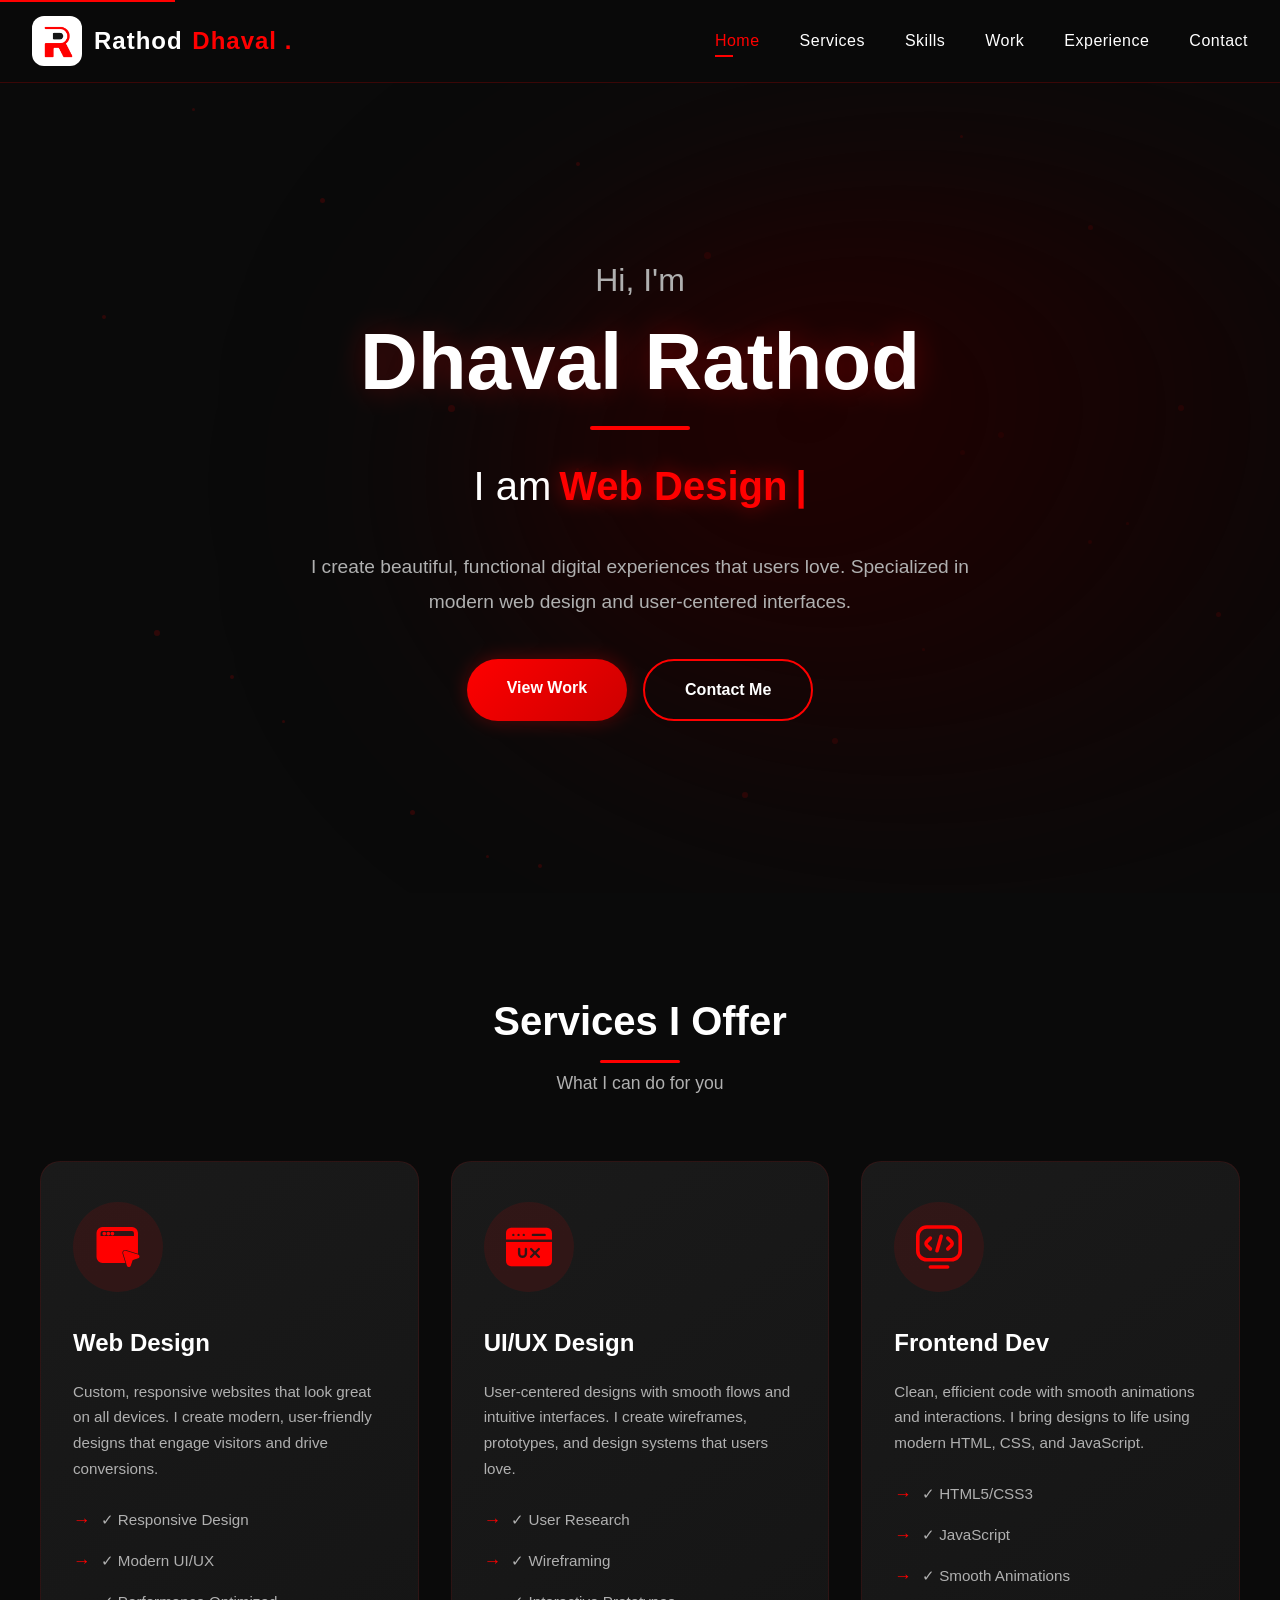
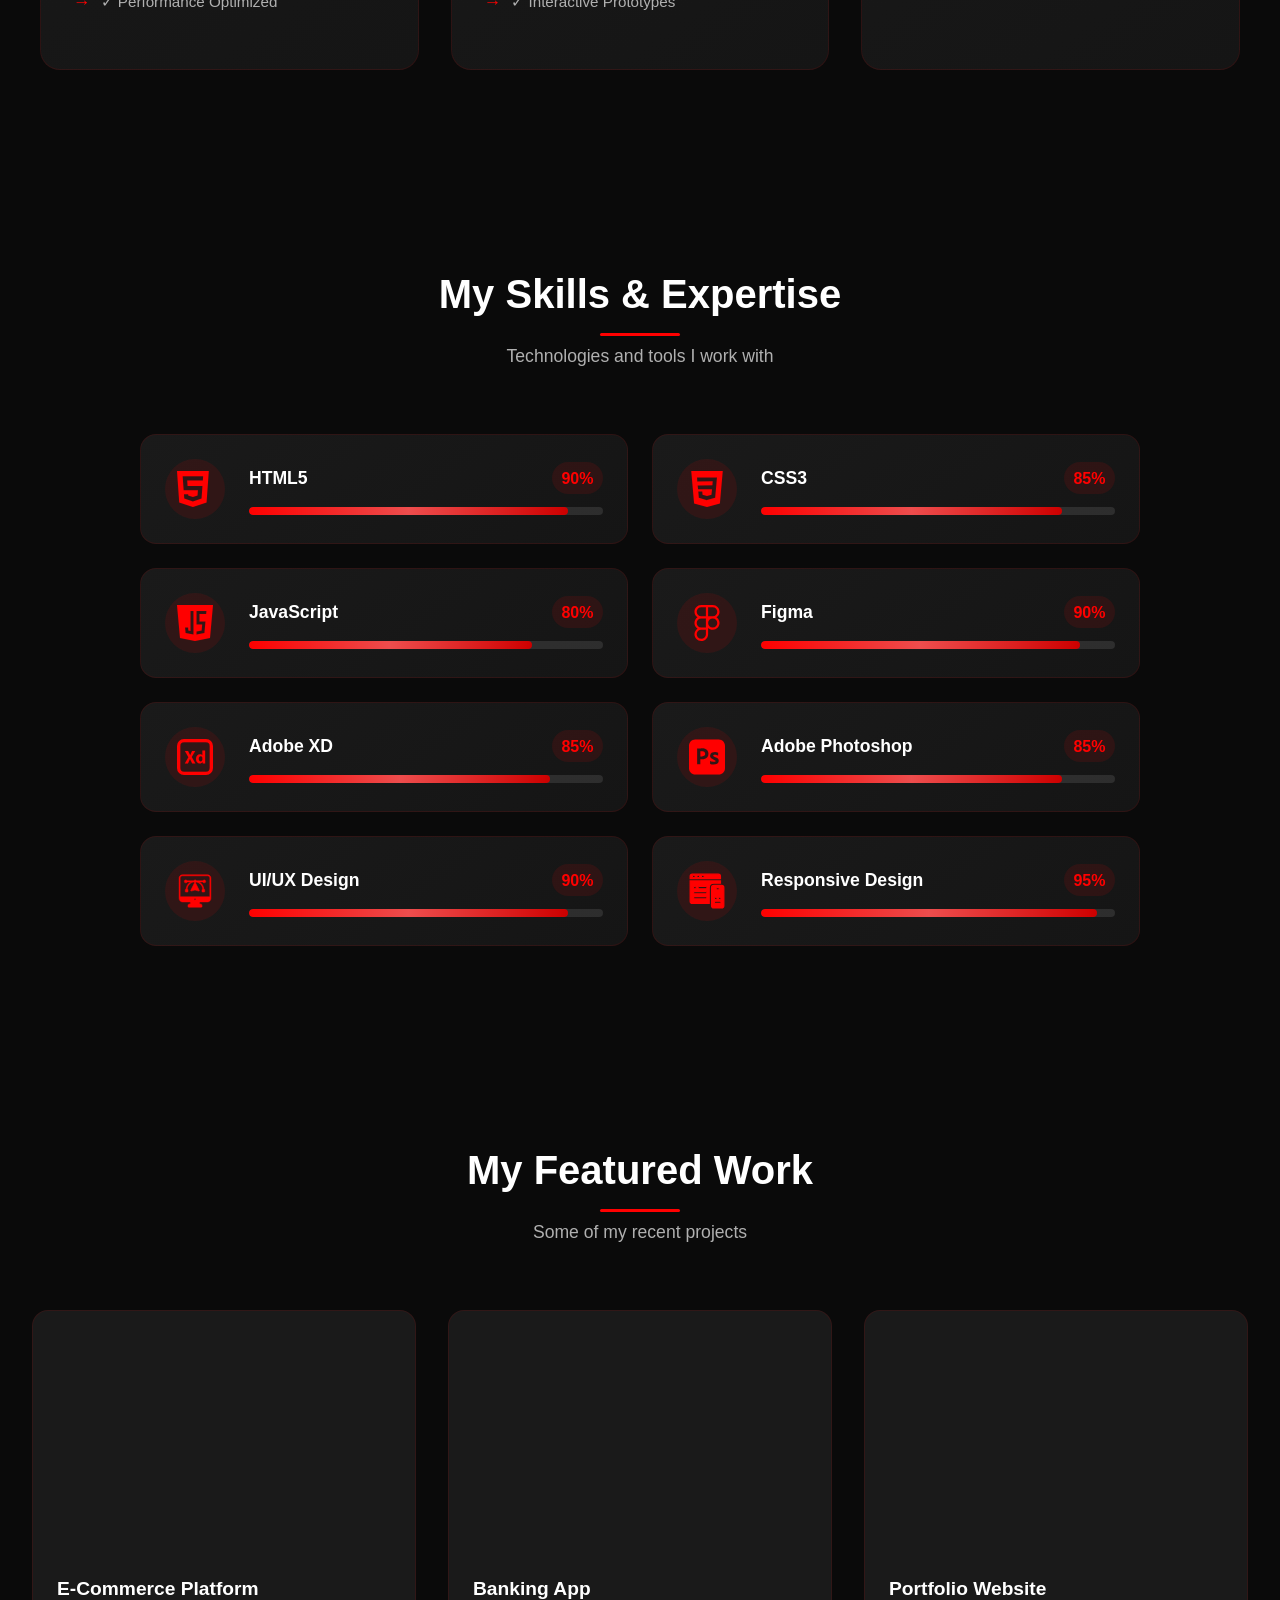
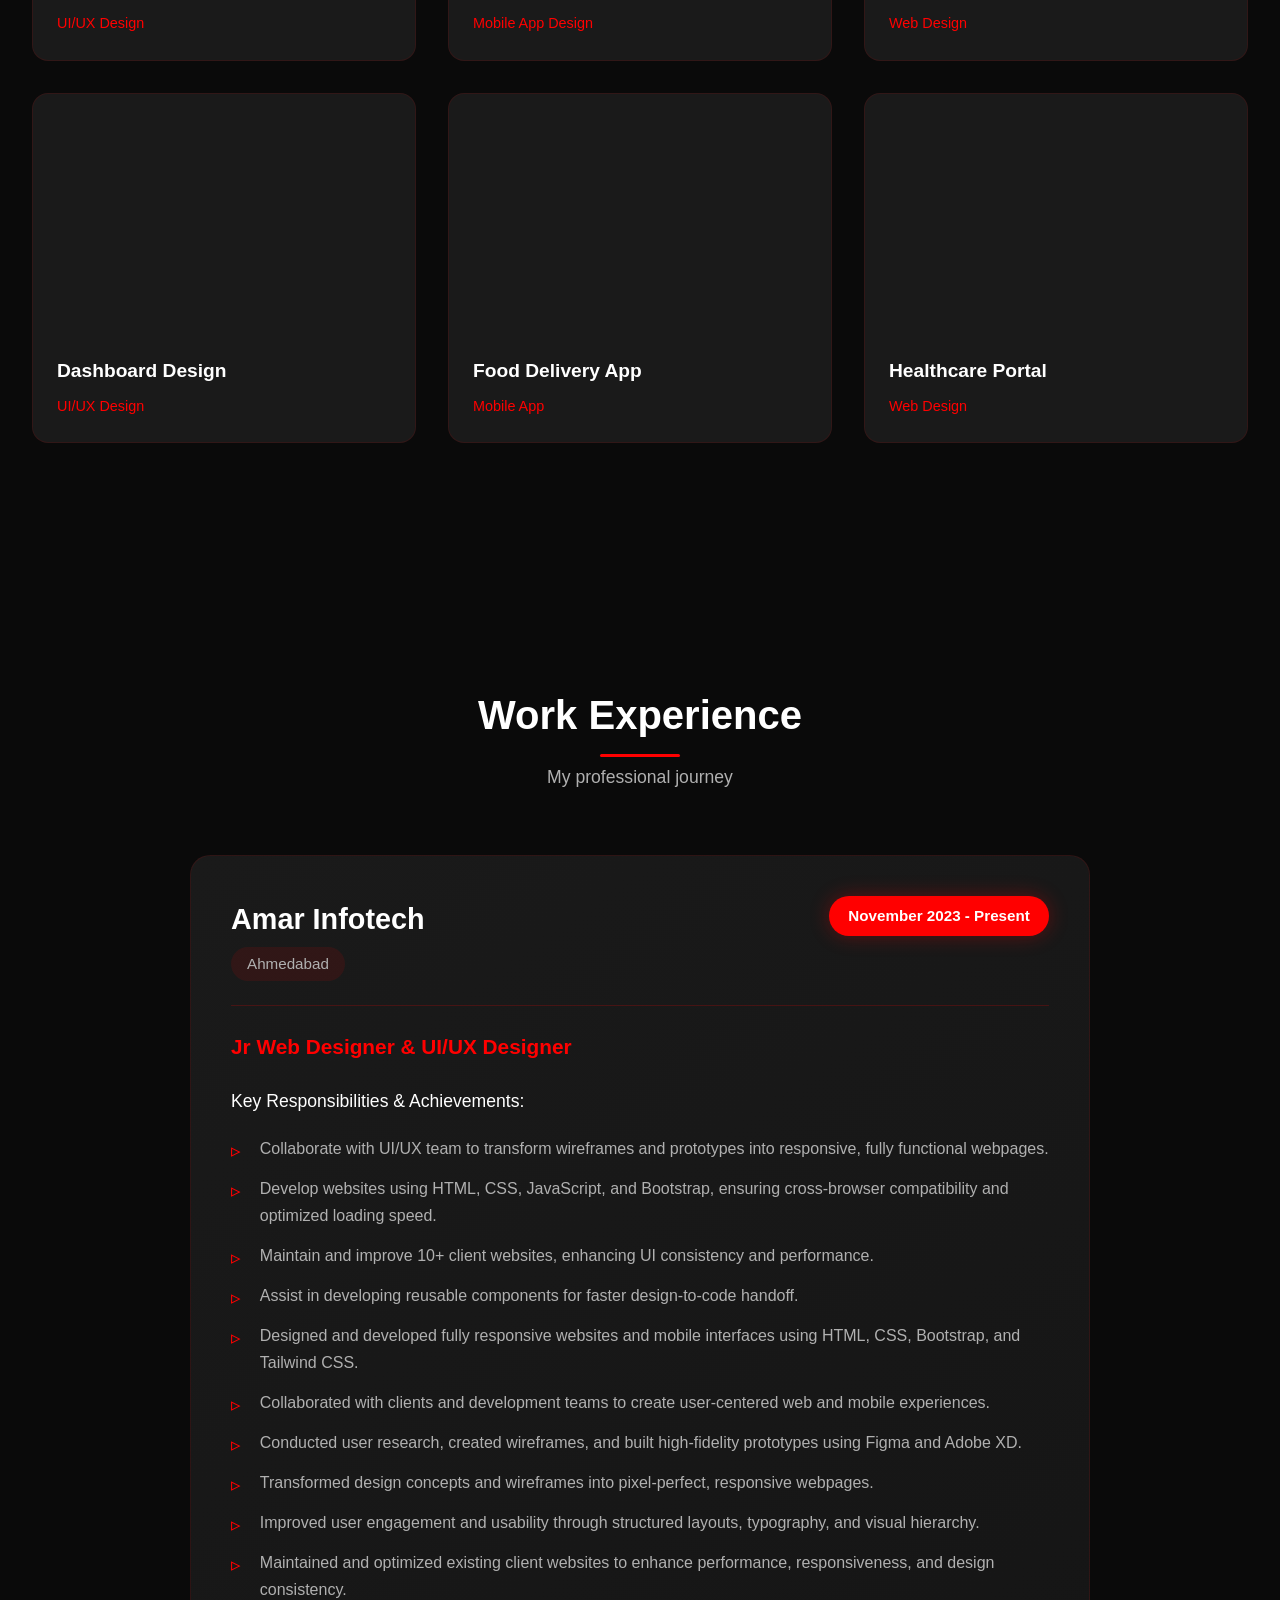
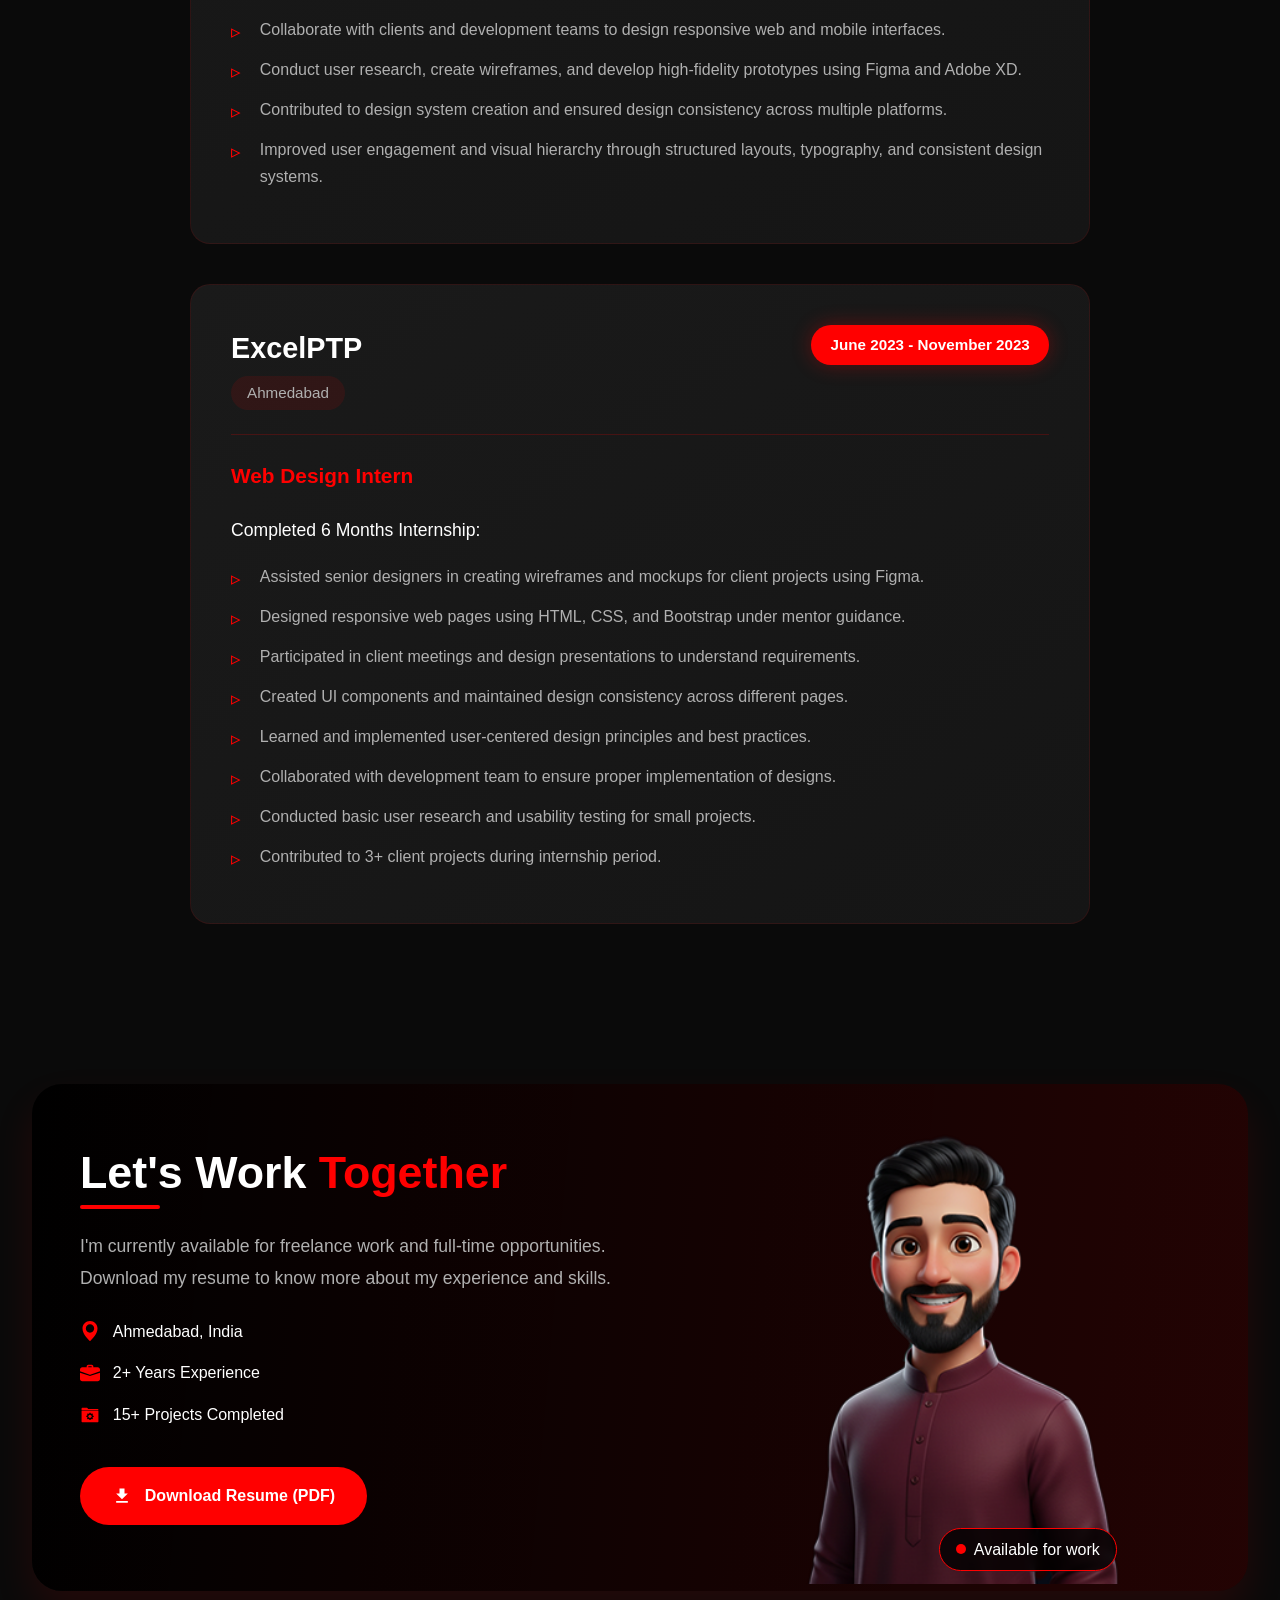
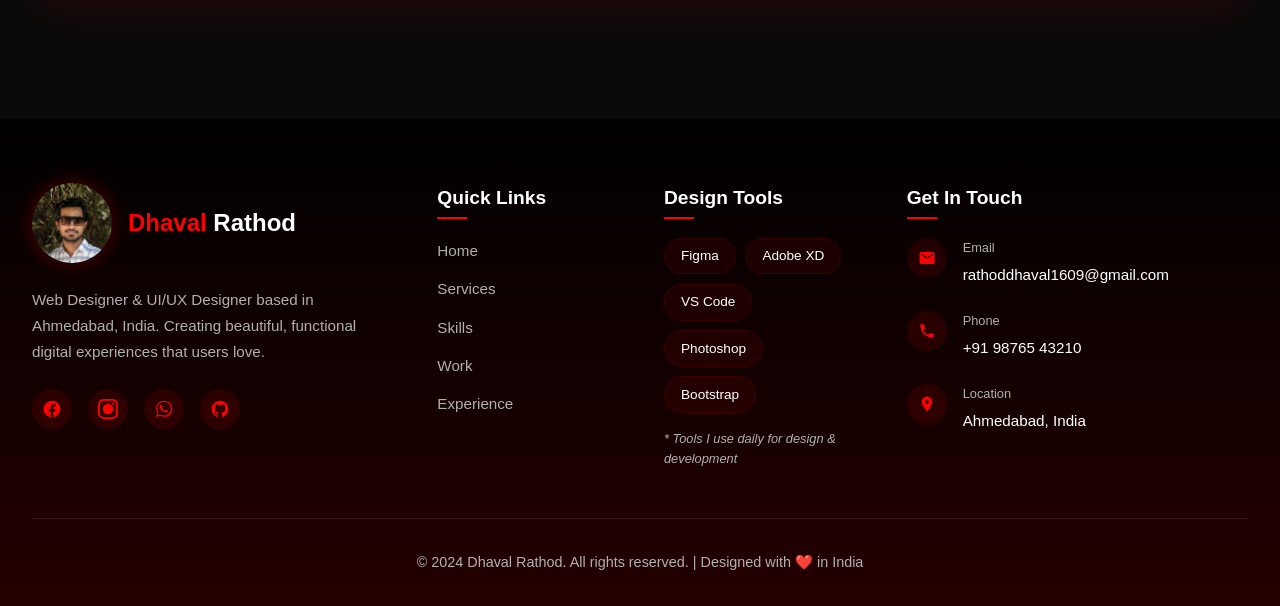
==== index.html @ cb91c773 "remove cmnt" ====
<!DOCTYPE html>
<html lang="en">

<head>
    <meta charset="UTF-8">
    <meta name="viewport" content="width=device-width, initial-scale=1.0">
    
    <!-- ========== SEO META TAGS ========== -->
    <title>Dhaval Rathod - Web Designer & UI/UX Designer Portfolio</title>
    <meta name="description" content="Dhaval Rathod - Web Designer & UI/UX Designer based in Ahmedabad. Specializing in modern web design, responsive websites, and user-centered interfaces with 2+ years of experience.">
    <meta name="keywords" content="web designer, UI UX designer, portfolio, Ahmedabad, web developer, frontend developer, responsive design">
    <meta name="author" content="Dhaval Rathod">
    
    <!-- ========== OPEN GRAPH / SOCIAL MEDIA META TAGS ========== -->
    <meta property="og:title" content="Dhaval Rathod - Web Designer & UI/UX Designer">
    <meta property="og:description" content="Creating beautiful, functional digital experiences that users love. Specialized in modern web design and user-centered interfaces.">
    <meta property="og:image" content="img/gemini.png">
    <meta property="og:url" content="https://dhavalrathod.com">
    <meta property="og:type" content="website">
    
    <!-- ========== FAVICON ========== -->
    <link rel="icon" type="image/png" href="img/logo.png">
    
    <!-- ========== CSS FILES ========== -->
    <link rel="stylesheet" href="style.css">
    <link rel="stylesheet" href="responsive.css">
    
    <!-- ========== PRELOAD CRITICAL RESOURCES ========== -->
    <link rel="preload" as="image" href="img/logo.png">
    <link rel="preload" as="image" href="img/gemini.png">
    <link rel="preconnect" href="https://images.unsplash.com">
</head>

<body>
    <!-- ========== SKIP LINK FOR ACCESSIBILITY ========== -->
    <a href="#main-content" class="skip-link">Skip to main content</a>

    <!-- ========== RED DOTS BACKGROUND (BODY LEVEL) ========== -->
    <div class="dots-background" aria-hidden="true">
        <div class="dot"></div>
        <div class="dot"></div>
        <div class="dot"></div>
        <div class="dot"></div>
        <div class="dot"></div>
        <div class="dot"></div>
        <div class="dot"></div>
        <div class="dot"></div>
        <div class="dot"></div>
        <div class="dot"></div>
        <div class="dot"></div>
        <div class="dot"></div>
        <div class="dot"></div>
        <div class="dot"></div>
        <div class="dot"></div>
        <div class="dot"></div>
        <div class="dot"></div>
        <div class="dot"></div>
        <div class="dot"></div>
        <div class="dot"></div>
        <div class="dot"></div>
        <div class="dot"></div>
        <div class="dot"></div>
        <div class="dot"></div>
        <div class="dot"></div>
        <div class="dot"></div>
        <div class="dot"></div>
        <div class="dot"></div>
        <div class="dot"></div>
        <div class="dot"></div>
    </div>

    <!-- ========== HEADER / NAVIGATION ========== -->
    <header class="header" id="header">
        <div class="nav-container">
            <!-- Logo with Red Dot -->
            <a href="#home" class="logo" aria-label="Dhaval Rathod - Go to homepage">
                <div class="logo-dot">
                    <img src="img/logo.png" alt="Dhaval Rathod Logo" loading="eager">
                </div>
                <div class="logo-text">Rathod<span> Dhaval .</span></div>
            </a>

            <!-- Hamburger Menu (Mobile) with ARIA attributes -->
            <button class="hamburger" id="hamburger" aria-label="Toggle navigation menu" aria-expanded="false" aria-controls="navMenu">
                <span class="hamburger-line"></span>
                <span class="hamburger-line"></span>
                <span class="hamburger-line"></span>
            </button>

            <!-- Navigation Links -->
            <ul class="nav-menu" id="navMenu" role="navigation">
                <li class="nav-item"><a href="#home" class="nav-link active" aria-current="page">Home</a></li>
                <li class="nav-item"><a href="#services" class="nav-link">Services</a></li>
                <li class="nav-item"><a href="#skills" class="nav-link">Skills</a></li>
                <li class="nav-item"><a href="#work" class="nav-link">Work</a></li>
                <li class="nav-item"><a href="#experience" class="nav-link">Experience</a></li>
                <li class="nav-item"><a href="#contact" class="nav-link">Contact</a></li>
            </ul>
        </div>
    </header>

    <!-- ========== MAIN CONTENT ========== -->
    <main id="main-content">

        <!-- ========== HERO SECTION ========== -->
        <section class="hero section" id="home">
            <div class="hero-orb" aria-hidden="true"></div>
            <div class="container">
                <div class="hero-content">
                    <h1 class="hero-title">
                        <span class="greeting">Hi, I'm</span>
                        <span class="name">Dhaval Rathod</span>
                    </h1>

                    <div class="hero-typing" aria-label="I am Web Designer and UI/UX Designer">
                        <span class="static-text">I am </span>
                        <span class="dynamic-text" id="dynamic-text"></span>
                        <span class="cursor" aria-hidden="true">|</span>
                    </div>

                    <p class="hero-description">
                        I create beautiful, functional digital experiences that users love.
                        Specialized in modern web design and user-centered interfaces.
                    </p>

                    <div class="hero-buttons">
                        <a href="#work" class="btn btn-primary">View Work</a>
                        <a href="#contact" class="btn btn-outline">Contact Me</a>
                    </div>
                </div>
            </div>
        </section>

        <!-- ========== SERVICES SECTION ========== -->
        <section class="section services" id="services">
            <div class="container">
                <div class="section-header">
                    <h2 class="section-title">Services I Offer</h2>
                    <p class="section-subtitle">What I can do for you</p>
                </div>

                <div class="services-grid">
                    <!-- Service Card 1 - Web Design -->
                    <div class="service-card">
                        <div class="service-icon-wrapper">
                            <div class="service-icon">
                                <svg xmlns="http://www.w3.org/2000/svg" width="512" height="512" viewBox="0 0 32 32" aria-labelledby="webDesignTitle">
                                    <title id="webDesignTitle">Web Design Icon</title>
                                    <circle cx="6.44" cy="6.614" r=".804"></circle>
                                    <circle cx="9.272" cy="6.614" r=".804"></circle>
                                    <circle cx="12.104" cy="6.614" r=".804"></circle>
                                    <path d="m20.071 20.191 2.623 8.622c.254.835 1.43.853 1.709.025l1.228-3.644a.899.899 0 0 1 .564-.564l3.644-1.228c.827-.279.81-1.455-.025-1.709l-8.622-2.623a.9.9 0 0 0-1.121 1.121z"></path>
                                    <path d="M18.637 20.627a2.372 2.372 0 0 1 .366-2.124 2.407 2.407 0 0 1 1.923-.973c.237 0 .473.035.703.105l7.752 2.357V6.271c0-2.05-1.67-3.72-3.72-3.72H5.27c-2.05 0-3.72 1.67-3.72 3.72v16.65a3.73 3.73 0 0 0 3.73 3.73h15.188zM3.35 8.891V6.272c0-1.059.861-1.92 1.92-1.92h20.39c1.059 0 1.92.861 1.92 1.92v2.619z"></path>
                                </svg>
                            </div>
                        </div>
                        <h3 class="service-card-title">Web Design</h3>
                        <p class="service-card-description">
                            Custom, responsive websites that look great on all devices.
                            I create modern, user-friendly designs that engage visitors and drive conversions.
                        </p>
                        <ul class="service-features">
                            <li>✓ Responsive Design</li>
                            <li>✓ Modern UI/UX</li>
                            <li>✓ Performance Optimized</li>
                        </ul>
                    </div>

                    <!-- Service Card 2 - UI/UX Design -->
                    <div class="service-card">
                        <div class="service-icon-wrapper">
                            <div class="service-icon">
                                <svg xmlns="http://www.w3.org/2000/svg" width="512" height="512" viewBox="0 0 512 512" aria-labelledby="uiuxTitle">
                                    <title id="uiuxTitle">UI/UX Design Icon</title>
                                    <path fill-rule="evenodd" d="M455.226 42.325H56.774A56.842 56.842 0 0 0 0 99.1v74.323h512V99.1a56.851 56.851 0 0 0-56.774-56.773zM0 200.262V412.9a56.842 56.842 0 0 0 56.774 56.774h398.452A56.852 56.852 0 0 0 512 412.9V200.262zm375.216 87.364L341.3 321.548l33.913 33.922a13.417 13.417 0 1 1-18.97 18.98l-33.922-33.922-33.931 33.921a13.42 13.42 0 1 1-18.981-18.977l33.933-33.924-33.933-33.924a13.42 13.42 0 1 1 18.981-18.977l33.931 33.921 33.922-33.922a13.417 13.417 0 1 1 18.97 18.98zm-140.277-9.538v49.279a51.048 51.048 0 1 1-102.095 0v-49.279a13.417 13.417 0 1 1 26.834 0v49.279a24.21 24.21 0 0 0 48.42 0v-49.279a13.421 13.421 0 0 1 26.841 0zM285.8 121.29a13.415 13.415 0 0 1 13.417-13.417h131.148a13.421 13.421 0 0 1 0 26.841H299.217A13.417 13.417 0 0 1 285.8 121.29zm-217.575 0a13.4 13.4 0 0 1 13.41-13.417h.015a13.421 13.421 0 1 1-13.425 13.417zm58.093 0a13.4 13.4 0 0 1 13.409-13.417h.022a13.421 13.421 0 1 1-13.431 13.417zm58.084 0a13.414 13.414 0 0 1 13.41-13.417h.029A13.421 13.421 0 1 1 184.4 121.29z"></path>
                                </svg>
                            </div>
                        </div>
                        <h3 class="service-card-title">UI/UX Design</h3>
                        <p class="service-card-description">
                            User-centered designs with smooth flows and intuitive interfaces.
                            I create wireframes, prototypes, and design systems that users love.
                        </p>
                        <ul class="service-features">
                            <li>✓ User Research</li>
                            <li>✓ Wireframing</li>
                            <li>✓ Interactive Prototypes</li>
                        </ul>
                    </div>

                    <!-- Service Card 3 - Frontend Development -->
                    <div class="service-card">
                        <div class="service-icon-wrapper">
                            <div class="service-icon">
                                <svg xmlns="http://www.w3.org/2000/svg" width="512" height="512" viewBox="0 0 512 512" aria-labelledby="frontendTitle">
                                    <title id="frontendTitle">Frontend Development Icon</title>
                                    <path d="M492 134v164c0 55.228-44.772 100-100 100H119.979C64.762 398 20 353.238 20 298.021V134C20 78.772 64.772 34 120 34h272c55.228 0 100 44.772 100 100zM352 478H160m194-321 39.217 39.124c11.711 11.675 11.711 30.605 0 42.28L354 277M160 157l-39.217 39.124c-11.711 11.675-11.711 30.605 0 42.28L160 277m74 20 46-160" style="stroke-width:40;stroke-linecap:round;stroke-linejoin:round;stroke-miterlimit:10;" fill="none" stroke="#000000" stroke-width="40" stroke-linecap="round" stroke-linejoin="round" stroke-miterlimit="10"></path>
                                </svg>
                            </div>
                        </div>
                        <h3 class="service-card-title">Frontend Dev</h3>
                        <p class="service-card-description">
                            Clean, efficient code with smooth animations and interactions.
                            I bring designs to life using modern HTML, CSS, and JavaScript.
                        </p>
                        <ul class="service-features">
                            <li>✓ HTML5/CSS3</li>
                            <li>✓ JavaScript</li>
                            <li>✓ Smooth Animations</li>
                        </ul>
                    </div>
                </div>
            </div>
        </section>

        <!-- ========== SKILLS SECTION ========== -->
        <section class="section skills" id="skills">
            <div class="container">
                <div class="section-header">
                    <h2 class="section-title">My Skills & Expertise</h2>
                    <p class="section-subtitle">Technologies and tools I work with</p>
                </div>

                <div class="skills-container">
                    <!-- Skill Card 1 - HTML5 -->
                    <div class="skill-card" data-progress="90">
                        <div class="skill-icon-wrapper">
                            <div class="skill-icon">
                                <svg xmlns="http://www.w3.org/2000/svg" width="512" height="512" viewBox="0 0 512 512" aria-labelledby="htmlTitle">
                                    <title id="htmlTitle">HTML5 Icon</title>
                                    <path d="M31.86 448.059 226.112 512l194.254-63.941L452.227 0H0zM371.616 75l-4.277 60H145.094l5.418 77h211.48l-12.879 180.602-123 41.101-123.004-41.101L98.906 332h60l1.215 16.492 65.992 21.903 66.004-21.899 5.39-76.496H94.41L80.61 75zm0 0"></path>
                                </svg>
                            </div>
                        </div>
                        <div class="skill-info">
                            <div class="skill-header">
                                <h3 class="skill-name">HTML5</h3>
                                <span class="skill-percentage">90%</span>
                            </div>
                            <div class="skill-progress-bar">
                                <div class="skill-progress-fill" style="width: 90%"></div>
                            </div>
                        </div>
                    </div>

                    <!-- Skill Card 2 - CSS3 -->
                    <div class="skill-card" data-progress="85">
                        <div class="skill-icon-wrapper">
                            <div class="skill-icon">
                                <svg xmlns="http://www.w3.org/2000/svg" width="512" height="512" viewBox="0 0 512 512" aria-labelledby="cssTitle">
                                    <title id="cssTitle">CSS3 Icon</title>
                                    <path d="m32 0 40.8 460.8L256 512l183.136-51.168L480 0H32zm360.768 150.688-5.152 57.888-15.52 173.568L256 414.208l-.064.032-116-32.128-8.128-90.752h56.832l4.224 47.104 63.072 17.024.064-.064 63.136-17.024 8.608-78.432-198.656.544-5.632-53.664 209.056-2.432 4.224-57.44-218.88.608-3.68-53.376h283.648l-5.056 56.48z"></path>
                                </svg>
                            </div>
                        </div>
                        <div class="skill-info">
                            <div class="skill-header">
                                <h3 class="skill-name">CSS3</h3>
                                <span class="skill-percentage">85%</span>
                            </div>
                            <div class="skill-progress-bar">
                                <div class="skill-progress-fill" style="width: 85%"></div>
                            </div>
                        </div>
                    </div>

                    <!-- Skill Card 3 - JavaScript -->
                    <div class="skill-card" data-progress="80">
                        <div class="skill-icon-wrapper">
                            <div class="skill-icon">
                                <svg xmlns="http://www.w3.org/2000/svg" width="512" height="512" viewBox="0 0 409.6 409.6" aria-labelledby="jsTitle">
                                    <title id="jsTitle">JavaScript Icon</title>
                                    <path d="m0 0 34.135 375.465L204.8 409.6l170.665-34.135L409.6 0H0zm187.735 336.548L97.5 318.531 91.817 256H126.1l3.087 34.063 24.412 4.869V68.265h34.135v268.283zm144-234.148H256v85.335h67.983L312.1 318.536l-90.235 18.017v-34.801l58.537-11.684 6.2-68.198h-64.737V68.27h112.968l-3.098 34.13z"></path>
                                </svg>
                            </div>
                        </div>
                        <div class="skill-info">
                            <div class="skill-header">
                                <h3 class="skill-name">JavaScript</h3>
                                <span class="skill-percentage">80%</span>
                            </div>
                            <div class="skill-progress-bar">
                                <div class="skill-progress-fill" style="width: 80%"></div>
                            </div>
                        </div>
                    </div>

                    <!-- Skill Card 4 - Figma -->
                    <div class="skill-card" data-progress="90">
                        <div class="skill-icon-wrapper">
                            <div class="skill-icon">
                                <svg xmlns="http://www.w3.org/2000/svg" width="512" height="512" viewBox="0 0 512 512" aria-labelledby="figmaTitle">
                                    <title id="figmaTitle">Figma Icon</title>
                                    <path d="M390.65 175.9c26.08-17.14 43.33-46.65 43.33-80.11C433.98 42.97 391 0 338.18 0H173.82C121 0 78.02 42.97 78.02 95.79c0 33.46 17.25 62.97 43.33 80.11-26.08 17.13-43.33 46.64-43.33 80.1s17.25 62.97 43.33 80.11c-26.08 17.12-43.33 46.64-43.33 80.1 0 52.82 43.21 95.79 96.31 95.79 53.68 0 97.36-43.44 97.36-96.83v-88.34c17.02 15.51 39.63 24.96 64.41 24.96h2.08c52.82 0 95.8-42.97 95.8-95.79 0-33.46-17.25-62.97-43.33-80.1zM271.69 31.38h66.49c35.52 0 64.42 28.89 64.42 64.41s-28.9 64.42-64.42 64.42h-66.49V31.38zM109.4 95.79c0-35.52 28.9-64.41 64.42-64.41h66.49v128.83h-66.49c-35.52 0-64.42-28.9-64.42-64.42zm0 160.21c0-35.52 28.9-64.41 64.42-64.41h66.49v128.83h-66.9c-35.33-.22-64.01-29.04-64.01-64.42zm130.91 159.17c0 36.09-29.6 65.45-65.98 65.45-35.8 0-64.93-28.89-64.93-64.41s28.9-64.42 64.42-64.42h66.49v63.38zm97.87-94.75h-2.08c-35.52 0-64.41-28.9-64.41-64.42s28.89-64.41 64.41-64.41h2.08c35.52 0 64.42 28.89 64.42 64.41s-28.9 64.42-64.42 64.42z"></path>
                                </svg>
                            </div>
                        </div>
                        <div class="skill-info">
                            <div class="skill-header">
                                <h3 class="skill-name">Figma</h3>
                                <span class="skill-percentage">90%</span>
                            </div>
                            <div class="skill-progress-bar">
                                <div class="skill-progress-fill" style="width: 90%"></div>
                            </div>
                        </div>
                    </div>

                    <!-- Skill Card 5 - Adobe XD -->
                    <div class="skill-card" data-progress="85">
                        <div class="skill-icon-wrapper">
                            <div class="skill-icon">
                                <svg xmlns="http://www.w3.org/2000/svg" width="512" height="512" viewBox="0 0 512 512" aria-labelledby="xdTitle">
                                    <title id="xdTitle">Adobe XD Icon</title>
                                    <path d="M412 47.18A52.89 52.89 0 0 1 464.82 100v312A52.89 52.89 0 0 1 412 464.82H100A52.89 52.89 0 0 1 47.18 412V100A52.89 52.89 0 0 1 100 47.18zM412 0H100A100 100 0 0 0 0 100v312a100 100 0 0 0 100 100h312a100 100 0 0 0 100-100V100A100 100 0 0 0 412 0z"></path>
                                    <path d="m216.09 346.87-15.86-31.72c-6.5-12.22-10.66-21.32-15.6-31.46h-.52c-3.64 10.14-8.06 19.24-13.78 31.46L156 346.87h-45.21l50.7-88.66-48.88-86.58h45.5l15.34 32c5.2 10.66 9.1 19.24 13.26 29.12h.52c4.16-11.18 7.54-19 12-29.12l14.82-32h45.24l-49.4 85.54 52 89.7zM400.17 162.27v146.64c0 14.3.52 29.38 1 38h-35.1l-1.56-18.46h-.78c-7.8 14-23.4 21.32-39.78 21.32-30.16 0-54.34-25.74-54.34-65.26-.26-42.9 26.52-67.86 56.94-67.86 15.86 0 27.82 5.72 33.54 14.3h.52v-68.68zm-39.52 111.28a35.56 35.56 0 0 0-.52-7.28C357.79 255.87 349.21 247 337 247c-18.2 0-27.3 16.12-27.3 36.14 0 21.58 10.66 35.1 27 35.1a23.41 23.41 0 0 0 23.14-19 51.55 51.55 0 0 0 .78-9.1z"></path>
                                </svg>
                            </div>
                        </div>
                        <div class="skill-info">
                            <div class="skill-header">
                                <h3 class="skill-name">Adobe XD</h3>
                                <span class="skill-percentage">85%</span>
                            </div>
                            <div class="skill-progress-bar">
                                <div class="skill-progress-fill" style="width: 85%"></div>
                            </div>
                        </div>
                    </div>

                    <!-- Skill Card 6 - Photoshop -->
                    <div class="skill-card" data-progress="85">
                        <div class="skill-icon-wrapper">
                            <div class="skill-icon">
                                <svg xmlns="http://www.w3.org/2000/svg" width="512" height="512" viewBox="0 0 512 512" aria-labelledby="psTitle">
                                    <title id="psTitle">Adobe Photoshop Icon</title>
                                    <path d="M224.901 191.897c3.481 5.464 5.298 12.009 5.069 18.873 0 9.39-2.13 16.64-6.61 21.98-9.888 11.786-27.408 15.14-42.03 15.14h-11.3c-2.56 0-5.34-.21-8.32-.42v-71.68c1.49-.22 4.48-.43 8.74-.22 4.06-.21 8.96-.21 14.51-.21 14.701 0 31.484 3.266 39.941 16.537z"></path>
                                    <path d="M421.33 6.4H90.67C40.53 6.4 0 46.93 0 97.07v317.86c0 50.14 40.53 90.67 90.67 90.67h330.66c50.14 0 90.67-40.53 90.67-90.67V97.07c0-50.14-40.53-90.67-90.67-90.67zM263.68 254.93c-8.53 11.95-20.48 20.91-34.35 26.03-14.5 5.33-30.5 7.25-48 7.25-5.12 0-8.53 0-10.66-.21-2.14-.21-5.12-.21-9.18-.21v68.48c.22 1.49-.85 2.77-2.34 2.98h-41.39c-1.71 0-2.56-.85-2.56-2.77V136.96c0-1.49.64-2.35 2.13-2.35 3.63 0 7.04 0 11.95-.21 5.12-.21 10.45-.21 16.21-.43 5.76-.21 11.95-.21 18.56-.42 6.62-.22 13.02-.22 19.42-.22 17.49 0 32 2.14 43.94 6.62A76.144 76.144 0 0 1 256 157.44c6.83 6.83 12.16 15.15 15.57 24.32 3.2 8.96 4.91 18.13 4.91 27.73 0 18.35-4.27 33.5-12.8 45.44zm151.25 82.99c-5.97 8.53-14.29 15.15-23.89 18.99-10.45 4.48-23.25 6.82-38.61 6.82-9.82 0-19.42-.85-29.02-2.77a86.188 86.188 0 0 1-21.76-6.83c-1.49-.85-2.56-2.34-2.34-4.05v-37.12c0-.64.21-1.49.85-1.92.64-.43 1.28-.21 1.92.21 8.32 4.91 17.07 8.32 26.45 10.46 8.11 2.13 16.64 3.2 25.18 3.2 8.1 0 13.86-1.07 17.7-2.99 3.42-1.49 5.76-5.12 5.76-8.96 0-2.99-1.7-5.76-5.12-8.53-3.41-2.78-10.45-5.98-20.9-10.03-10.88-3.84-20.91-8.96-30.3-15.36-6.61-4.69-12.16-10.88-16.21-18.13-3.41-6.83-5.12-14.3-4.91-21.76 0-9.18 2.56-17.92 7.26-25.82 5.33-8.53 13.22-15.36 22.4-19.62 10.02-5.12 22.61-7.47 37.76-7.47 8.74 0 17.7.64 26.45 1.92 6.4.85 12.59 2.56 18.35 4.91.85.21 1.7 1.06 2.13 1.92.21.85.43 1.7.43 2.56v34.77c0 .85-.43 1.71-1.07 2.13-1.92.43-2.99.43-3.84 0-6.4-3.41-13.23-5.76-20.48-7.25-7.89-1.71-15.79-2.77-23.89-2.77-4.27-.22-8.75.42-12.8 1.49-2.78.64-5.12 2.13-6.62 4.27-1.06 1.7-1.7 3.84-1.7 5.76s.85 3.84 2.13 5.54c1.92 2.35 4.48 4.27 7.25 5.76 4.91 2.56 10.03 4.91 15.15 7.04 11.52 3.84 22.61 9.18 32.85 15.58 7.04 4.48 12.8 10.45 16.86 17.7 3.41 6.83 5.12 14.3 4.9 21.98.22 10.02-2.77 20.05-8.32 28.37z"></path>
                                </svg>
                            </div>
                        </div>
                        <div class="skill-info">
                            <div class="skill-header">
                                <h3 class="skill-name">Adobe Photoshop</h3>
                                <span class="skill-percentage">85%</span>
                            </div>
                            <div class="skill-progress-bar">
                                <div class="skill-progress-fill" style="width: 85%"></div>
                            </div>
                        </div>
                    </div>

                    <!-- Skill Card 7 - UI/UX Design -->
                    <div class="skill-card" data-progress="90">
                        <div class="skill-icon-wrapper">
                            <div class="skill-icon">
                                <svg xmlns="http://www.w3.org/2000/svg" width="512" height="512" viewBox="0 0 70 70" aria-labelledby="uiuxSkillTitle">
                                    <title id="uiuxSkillTitle">UI/UX Design Icon</title>
                                    <path d="M59.185 56.218c3.7 0 6.71-3 6.71-6.7V9.788c0-3.47-2.82-6.29-6.29-6.29h-49.21c-3.47 0-6.29 2.82-6.29 6.29v39.73c0 3.7 3.01 6.7 6.71 6.7H26.16v3.847H24.36a2.981 2.981 0 0 0-2.986 2.975v2.242c0 .671.548 1.22 1.219 1.22h24.82c.671 0 1.22-.549 1.22-1.22V63.04a2.981 2.981 0 0 0-2.987-2.975h-1.807v-3.847zm-24.18-3.25c-.95 0-1.72-.76-1.72-1.71 0-.96.77-1.73 1.72-1.73.94 0 1.71.77 1.71 1.73 0 .95-.77 1.71-1.71 1.71zm-28.9-6.66V9.788c0-2.36 1.93-4.29 4.29-4.29h49.21c2.36 0 4.29 1.93 4.29 4.29v36.52z"></path>
                                    <path d="M52.935 13.398c-1.25 0-2.3.78-2.71 1.89h-12.26c-.41-1.11-1.47-1.89-2.71-1.89s-2.29.78-2.7 1.89h-12.78a2.883 2.883 0 0 0-5.59 1 2.88 2.88 0 0 0 2.88 2.88c1.25 0 2.3-.78 2.71-1.88h7.16c-5.23 2.77-8.87 8.16-9.17 14.42h-.64c-.57 0-1.04.46-1.04 1.04v3.24c0 .57.47 1.04 1.04 1.04h3.25c.57 0 1.04-.47 1.04-1.04v-3.24c0-.58-.47-1.04-1.04-1.04h-.61c.39-7.23 5.85-13.14 12.86-14.23.31.66.84 1.18 1.51 1.47-.01.02-.02.03-.03.05l-7.37 14.74c-.17.35-.13.78.13 1.08.25.31.66.44 1.04.33l7.1-2.02 7.09 2.02c.469.105.815-.045 1.04-.33.26-.3.31-.73.13-1.08l-7.33-14.66c.84-.19 1.54-.76 1.91-1.52 6.79 1.29 12 7.08 12.38 14.15h-.6c-.57 0-1.04.46-1.04 1.04v3.24c0 .57.47 1.04 1.04 1.04h3.25c.57 0 1.04-.47 1.04-1.04v-3.24c0-.58-.47-1.04-1.04-1.04h-.65c-.3-6.26-3.94-11.65-9.17-14.42h7.17c.41 1.1 1.46 1.88 2.71 1.88a2.88 2.88 0 0 0 2.88-2.88c0-1.6-1.29-2.89-2.88-2.89z"></path>
                                </svg>
                            </div>
                        </div>
                        <div class="skill-info">
                            <div class="skill-header">
                                <h3 class="skill-name">UI/UX Design</h3>
                                <span class="skill-percentage">90%</span>
                            </div>
                            <div class="skill-progress-bar">
                                <div class="skill-progress-fill" style="width: 90%"></div>
                            </div>
                        </div>
                    </div>

                    <!-- Skill Card 8 - Responsive Design -->
                    <div class="skill-card" data-progress="95">
                        <div class="skill-icon-wrapper">
                            <div class="skill-icon">
                                <svg xmlns="http://www.w3.org/2000/svg" width="512" height="512" viewBox="0 0 32 32" aria-labelledby="responsiveTitle">
                                    <title id="responsiveTitle">Responsive Design Icon</title>
                                    <path d="M28 9V7H1v18c0 1.1.9 2 2 2h15V13c0-2.21 1.79-4 4-4zM5 12h.5c.55 0 1 .45 1 1s-.45 1-1 1H5c-.55 0-1-.45-1-1s.45-1 1-1zm10 11H5c-.55 0-1-.45-1-1s.45-1 1-1h10c.55 0 1 .45 1 1s-.45 1-1 1zm0-4.5H5c-.55 0-1-.45-1-1s.45-1 1-1h10c.55 0 1 .45 1 1s-.45 1-1 1zm0-4.5H9c-.55 0-1-.45-1-1s.45-1 1-1h6c.55 0 1 .45 1 1s-.45 1-1 1zM28 3c0-1.1-.9-2-2-2H3c-1.1 0-2 .9-2 2v2h27zM4.5 4H4c-.55 0-1-.45-1-1s.45-1 1-1h.5c.55 0 1 .45 1 1s-.45 1-1 1zm4 0H8c-.55 0-1-.45-1-1s.45-1 1-1h.5c.55 0 1 .45 1 1s-.45 1-1 1zm4 0H12c-.55 0-1-.45-1-1s.45-1 1-1h.5c.55 0 1 .45 1 1s-.45 1-1 1z"></path>
                                    <path d="M29 11h-7c-1.1 0-2 .9-2 2v16c0 1.1.9 2 2 2h7c1.1 0 2-.9 2-2V13c0-1.1-.9-2-2-2zm-4 2h1c.55 0 1 .45 1 1s-.45 1-1 1h-1c-.55 0-1-.45-1-1s.45-1 1-1zm-1.5 8.5h.5c.55 0 1 .45 1 1s-.45 1-1 1h-.5c-.55 0-1-.45-1-1s.45-1 1-1zm4 5.5h-4c-.55 0-1-.45-1-1s.45-1 1-1h4c.55 0 1 .45 1 1s-.45 1-1 1zm0-3.5H27c-.55 0-1-.45-1-1s.45-1 1-1h.5c.55 0 1 .45 1 1s-.45 1-1 1z"></path>
                                </svg>
                            </div>
                        </div>
                        <div class="skill-info">
                            <div class="skill-header">
                                <h3 class="skill-name">Responsive Design</h3>
                                <span class="skill-percentage">95%</span>
                            </div>
                            <div class="skill-progress-bar">
                                <div class="skill-progress-fill" style="width: 95%"></div>
                            </div>
                        </div>
                    </div>
                </div>
            </div>
        </section>

        <!-- ========== PORTFOLIO/WORK SECTION ========== -->
        <section class="section portfolio" id="work">
            <div class="container">
                <div class="section-header">
                    <h2 class="section-title">My Featured Work</h2>
                    <p class="section-subtitle">Some of my recent projects</p>
                </div>

                <div class="portfolio-grid">
                    <!-- Portfolio Card 1 -->
                    <div class="portfolio-card">
                        <div class="portfolio-image-wrapper">
                            <img src="https://images.unsplash.com/photo-1467232004584-a241de8bcf5d?w=600&h=400&fit=crop" alt="E-Commerce Platform project screenshot" class="portfolio-image" loading="lazy">
                            <div class="portfolio-overlay">
                                <a href="#modal1" class="portfolio-view-btn" aria-label="View E-Commerce Platform project details">
                                    <svg viewBox="0 0 24 24" width="24" height="24" aria-hidden="true">
                                        <path d="M12 4.5C7 4.5 2.73 7.61 1 12c1.73 4.39 6 7.5 11 7.5s9.27-3.11 11-7.5c-1.73-4.39-6-7.5-11-7.5zM12 17c-2.76 0-5-2.24-5-5s2.24-5 5-5 5 2.24 5 5-2.24 5-5 5zm0-8c-1.66 0-3 1.34-3 3s1.34 3 3 3 3-1.34 3-3-1.34-3-3-3z"/>
                                    </svg>
                                    View Project
                                </a>
                            </div>
                        </div>
                        <div class="portfolio-info">
                            <h3 class="portfolio-title">E-Commerce Platform</h3>
                            <p class="portfolio-category">UI/UX Design</p>
                        </div>
                    </div>

                    <!-- Portfolio Card 2 -->
                    <div class="portfolio-card">
                        <div class="portfolio-image-wrapper">
                            <img src="https://images.unsplash.com/photo-1522542550221-31fd19575a2d?w=600&h=400&fit=crop" alt="Banking App project screenshot" class="portfolio-image" loading="lazy">
                            <div class="portfolio-overlay">
                                <a href="#modal2" class="portfolio-view-btn" aria-label="View Banking App project details">
                                    <svg viewBox="0 0 24 24" width="24" height="24" aria-hidden="true">
                                        <path d="M12 4.5C7 4.5 2.73 7.61 1 12c1.73 4.39 6 7.5 11 7.5s9.27-3.11 11-7.5c-1.73-4.39-6-7.5-11-7.5zM12 17c-2.76 0-5-2.24-5-5s2.24-5 5-5 5 2.24 5 5-2.24 5-5 5zm0-8c-1.66 0-3 1.34-3 3s1.34 3 3 3 3-1.34 3-3-1.34-3-3-3z"/>
                                    </svg>
                                    View Project
                                </a>
                            </div>
                        </div>
                        <div class="portfolio-info">
                            <h3 class="portfolio-title">Banking App</h3>
                            <p class="portfolio-category">Mobile App Design</p>
                        </div>
                    </div>

                    <!-- Portfolio Card 3 -->
                    <div class="portfolio-card">
                        <div class="portfolio-image-wrapper">
                            <img src="https://images.unsplash.com/photo-1559028012-481c04fa702d?w=600&h=400&fit=crop" alt="Portfolio Website project screenshot" class="portfolio-image" loading="lazy">
                            <div class="portfolio-overlay">
                                <a href="#modal3" class="portfolio-view-btn" aria-label="View Portfolio Website project details">
                                    <svg viewBox="0 0 24 24" width="24" height="24" aria-hidden="true">
                                        <path d="M12 4.5C7 4.5 2.73 7.61 1 12c1.73 4.39 6 7.5 11 7.5s9.27-3.11 11-7.5c-1.73-4.39-6-7.5-11-7.5zM12 17c-2.76 0-5-2.24-5-5s2.24-5 5-5 5 2.24 5 5-2.24 5-5 5zm0-8c-1.66 0-3 1.34-3 3s1.34 3 3 3 3-1.34 3-3-1.34-3-3-3z"/>
                                    </svg>
                                    View Project
                                </a>
                            </div>
                        </div>
                        <div class="portfolio-info">
                            <h3 class="portfolio-title">Portfolio Website</h3>
                            <p class="portfolio-category">Web Design</p>
                        </div>
                    </div>

                    <!-- Portfolio Card 4 -->
                    <div class="portfolio-card">
                        <div class="portfolio-image-wrapper">
                            <img src="https://images.unsplash.com/photo-1581291518633-83b4ebd1d83e?w=600&h=400&fit=crop" alt="Dashboard Design project screenshot" class="portfolio-image" loading="lazy">
                            <div class="portfolio-overlay">
                                <a href="#modal4" class="portfolio-view-btn" aria-label="View Dashboard Design project details">
                                    <svg viewBox="0 0 24 24" width="24" height="24" aria-hidden="true">
                                        <path d="M12 4.5C7 4.5 2.73 7.61 1 12c1.73 4.39 6 7.5 11 7.5s9.27-3.11 11-7.5c-1.73-4.39-6-7.5-11-7.5zM12 17c-2.76 0-5-2.24-5-5s2.24-5 5-5 5 2.24 5 5-2.24 5-5 5zm0-8c-1.66 0-3 1.34-3 3s1.34 3 3 3 3-1.34 3-3-1.34-3-3-3z"/>
                                    </svg>
                                    View Project
                                </a>
                            </div>
                        </div>
                        <div class="portfolio-info">
                            <h3 class="portfolio-title">Dashboard Design</h3>
                            <p class="portfolio-category">UI/UX Design</p>
                        </div>
                    </div>

                    <!-- Portfolio Card 5 -->
                    <div class="portfolio-card">
                        <div class="portfolio-image-wrapper">
                            <img src="https://images.unsplash.com/photo-1551650975-87deedd944c3?w=600&h=400&fit=crop" alt="Food Delivery App project screenshot" class="portfolio-image" loading="lazy">
                            <div class="portfolio-overlay">
                                <a href="#modal5" class="portfolio-view-btn" aria-label="View Food Delivery App project details">
                                    <svg viewBox="0 0 24 24" width="24" height="24" aria-hidden="true">
                                        <path d="M12 4.5C7 4.5 2.73 7.61 1 12c1.73 4.39 6 7.5 11 7.5s9.27-3.11 11-7.5c-1.73-4.39-6-7.5-11-7.5zM12 17c-2.76 0-5-2.24-5-5s2.24-5 5-5 5 2.24 5 5-2.24 5-5 5zm0-8c-1.66 0-3 1.34-3 3s1.34 3 3 3 3-1.34 3-3-1.34-3-3-3z"/>
                                    </svg>
                                    View Project
                                </a>
                            </div>
                        </div>
                        <div class="portfolio-info">
                            <h3 class="portfolio-title">Food Delivery App</h3>
                            <p class="portfolio-category">Mobile App</p>
                        </div>
                    </div>

                    <!-- Portfolio Card 6 -->
                    <div class="portfolio-card">
                        <div class="portfolio-image-wrapper">
                            <img src="https://images.unsplash.com/photo-1531403009284-440f080d1e12?w=600&h=400&fit=crop" alt="Healthcare Portal project screenshot" class="portfolio-image" loading="lazy">
                            <div class="portfolio-overlay">
                                <a href="#modal6" class="portfolio-view-btn" aria-label="View Healthcare Portal project details">
                                    <svg viewBox="0 0 24 24" width="24" height="24" aria-hidden="true">
                                        <path d="M12 4.5C7 4.5 2.73 7.61 1 12c1.73 4.39 6 7.5 11 7.5s9.27-3.11 11-7.5c-1.73-4.39-6-7.5-11-7.5zM12 17c-2.76 0-5-2.24-5-5s2.24-5 5-5 5 2.24 5 5-2.24 5-5 5zm0-8c-1.66 0-3 1.34-3 3s1.34 3 3 3 3-1.34 3-3-1.34-3-3-3z"/>
                                    </svg>
                                    View Project
                                </a>
                            </div>
                        </div>
                        <div class="portfolio-info">
                            <h3 class="portfolio-title">Healthcare Portal</h3>
                            <p class="portfolio-category">Web Design</p>
                        </div>
                    </div>
                </div>
            </div>
        </section>

        <!-- ========== WORK EXPERIENCE SECTION ========== -->
        <section class="section experience" id="experience">
            <div class="container">
                <div class="section-header">
                    <h2 class="section-title">Work Experience</h2>
                    <p class="section-subtitle">My professional journey</p>
                </div>

                <div class="experience-container">
                    <!-- Amar Infotech - Current Role -->
                    <div class="experience-card">
                        <div class="experience-header">
                            <div class="experience-company">
                                <h3>Amar Infotech</h3>
                                <span class="experience-location">Ahmedabad</span>
                            </div>
                            <div class="experience-date">
                                <span class="date-badge">November 2023 - Present</span>
                            </div>
                        </div>
                        
                        <div class="experience-role">
                            <h4>Jr Web Designer & UI/UX Designer</h4>
                        </div>

                        <div class="experience-responsibilities">
                            <h5>Key Responsibilities & Achievements:</h5>
                            <ul class="experience-list">
                                <li>Collaborate with UI/UX team to transform wireframes and prototypes into responsive, fully functional webpages.</li>
                                <li>Develop websites using HTML, CSS, JavaScript, and Bootstrap, ensuring cross-browser compatibility and optimized loading speed.</li>
                                <li>Maintain and improve 10+ client websites, enhancing UI consistency and performance.</li>
                                <li>Assist in developing reusable components for faster design-to-code handoff.</li>
                                <li>Designed and developed fully responsive websites and mobile interfaces using HTML, CSS, Bootstrap, and Tailwind CSS.</li>
                                <li>Collaborated with clients and development teams to create user-centered web and mobile experiences.</li>
                                <li>Conducted user research, created wireframes, and built high-fidelity prototypes using Figma and Adobe XD.</li>
                                <li>Transformed design concepts and wireframes into pixel-perfect, responsive webpages.</li>
                                <li>Improved user engagement and usability through structured layouts, typography, and visual hierarchy.</li>
                                <li>Maintained and optimized existing client websites to enhance performance, responsiveness, and design consistency.</li>
                                <li>Collaborate with clients and development teams to design responsive web and mobile interfaces.</li>
                                <li>Conduct user research, create wireframes, and develop high-fidelity prototypes using Figma and Adobe XD.</li>
                                <li>Contributed to design system creation and ensured design consistency across multiple platforms.</li>
                                <li>Improved user engagement and visual hierarchy through structured layouts, typography, and consistent design systems.</li>
                            </ul>
                        </div>
                    </div>

                    <!-- ExcelPTP - Internship -->
                    <div class="experience-card">
                        <div class="experience-header">
                            <div class="experience-company">
                                <h3>ExcelPTP</h3>
                                <span class="experience-location">Ahmedabad</span>
                            </div>
                            <div class="experience-date">
                                <span class="date-badge">June 2023 - November 2023</span>
                            </div>
                        </div>
                        
                        <div class="experience-role">
                            <h4>Web Design Intern</h4>
                        </div>

                        <div class="experience-responsibilities">
                            <h5>Completed 6 Months Internship:</h5>
                            <ul class="experience-list">
                                <li>Assisted senior designers in creating wireframes and mockups for client projects using Figma.</li>
                                <li>Designed responsive web pages using HTML, CSS, and Bootstrap under mentor guidance.</li>
                                <li>Participated in client meetings and design presentations to understand requirements.</li>
                                <li>Created UI components and maintained design consistency across different pages.</li>
                                <li>Learned and implemented user-centered design principles and best practices.</li>
                                <li>Collaborated with development team to ensure proper implementation of designs.</li>
                                <li>Conducted basic user research and usability testing for small projects.</li>
                                <li>Contributed to 3+ client projects during internship period.</li>
                            </ul>
                        </div>
                    </div>
                </div>
            </div>
        </section>

        <!-- ========== DOWNLOAD RESUME SECTION ========== -->
        <section class="section resume-download" id="download">
            <div class="container">
                <div class="resume-card">
                    <div class="resume-grid">
                        <!-- Left Side - Content -->
                        <div class="resume-content-left">
                            <h2 class="resume-title">
                                Let's Work <span>Together</span>
                            </h2>
                            
                            <p class="resume-subtitle">
                                I'm currently available for freelance work and full-time opportunities. 
                                Download my resume to know more about my experience and skills.
                            </p>
                            
                            <div class="resume-highlights">
                                <div class="highlight-item">
                                    <svg xmlns="http://www.w3.org/2000/svg" width="512" height="512" viewBox="0 0 24 24" aria-hidden="true">
                                        <path d="M12 0C7.038 0 3 4.066 3 9.065c0 7.103 8.154 14.437 8.501 14.745a.749.749 0 0 0 .998.001C12.846 23.502 21 16.168 21 9.065 21 4.066 16.962 0 12 0zm0 14c-2.757 0-5-2.243-5-5s2.243-5 5-5 5 2.243 5 5-2.243 5-5 5z"></path>
                                    </svg>
                                    <span>Ahmedabad, India</span>
                                </div>
                                <div class="highlight-item">
                                    <svg xmlns="http://www.w3.org/2000/svg" width="512" height="512" viewBox="0 0 24 24" aria-hidden="true">
                                        <path d="M15 6.5a1 1 0 0 1-1-1V4h-4v1.5a1 1 0 0 1-2 0V4c0-1.103.897-2 2-2h4c1.103 0 2 .897 2 2v1.5a1 1 0 0 1-1 1zM12.71 15.38a2.191 2.191 0 0 1-1.48-.02L0 11.62v7.63C0 20.77 1.23 22 2.75 22h18.5c1.52 0 2.75-1.23 2.75-2.75v-7.63z"></path>
                                        <path d="M24 7.75v2.29l-11.76 3.92c-.08.03-.16.04-.24.04s-.16-.01-.24-.04L0 10.04V7.75C0 6.23 1.23 5 2.75 5h18.5C22.77 5 24 6.23 24 7.75z"></path>
                                    </svg>
                                    <span>2+ Years Experience</span>
                                </div>
                                <div class="highlight-item">
                                    <svg xmlns="http://www.w3.org/2000/svg" width="512" height="512" viewBox="0 0 64 64" aria-hidden="true">
                                        <circle cx="32" cy="36.349" r="5.088"></circle>
                                        <path d="M56.81 17.82H7.19a2.164 2.164 0 0 0-2.16 2.16v32.73a2.166 2.166 0 0 0 2.16 2.17h49.62a2.166 2.166 0 0 0 2.16-2.17V19.98a2.164 2.164 0 0 0-2.16-2.16zM43.834 37.68a.473.473 0 0 1-.359.46l-2.397.6a9.333 9.333 0 0 1-1.019 2.422l1.259 2.099a.473.473 0 0 1-.071.578l-1.82 1.82a.473.473 0 0 1-.579.071l-2.12-1.272a9.329 9.329 0 0 1-2.432.994l-.594 2.373a.473.473 0 0 1-.46.358h-2.574a.473.473 0 0 1-.459-.358l-.6-2.398a9.328 9.328 0 0 1-2.422-1.019l-2.098 1.26a.473.473 0 0 1-.578-.072l-1.82-1.82a.473.473 0 0 1-.072-.579l1.272-2.12a9.327 9.327 0 0 1-.994-2.432l-2.372-.594a.473.473 0 0 1-.359-.459v-2.574a.473.473 0 0 1 .359-.46l2.397-.6a9.33 9.33 0 0 1 1.019-2.421l-1.259-2.098a.473.473 0 0 1 .071-.579l1.82-1.82a.473.473 0 0 1 .579-.071l2.12 1.271a9.33 9.33 0 0 1 2.432-.993l.594-2.373a.473.473 0 0 1 .46-.358h2.573a.473.473 0 0 1 .46.358l.6 2.397a9.328 9.328 0 0 1 2.421 1.02l2.099-1.26a.473.473 0 0 1 .578.072l1.82 1.82a.473.473 0 0 1 .071.578l-1.271 2.12a9.33 9.33 0 0 1 .993 2.433l2.373.593a.473.473 0 0 1 .359.46zM58.97 15.12v1.31a4.087 4.087 0 0 0-2.16-.61H7.19a4.087 4.087 0 0 0-2.16.61v-5.21a2.1 2.1 0 0 1 2.1-2.1h14.94a2.133 2.133 0 0 1 1.58.72l2.46 2.82a1.018 1.018 0 0 0 .79.36h29.97a2.1 2.1 0 0 1 2.1 2.1z"></path>
                                    </svg>
                                    <span>15+ Projects Completed</span>
                                </div>
                            </div>

                            <a href="#" class="resume-download-btn" download aria-label="Download Resume PDF">
                                <svg viewBox="0 0 24 24" width="20" height="20" aria-hidden="true">
                                    <path d="M19 9h-4V3H9v6H5l7 7 7-7zM5 18v2h14v-2H5z"/>
                                </svg>
                                Download Resume (PDF)
                            </a>
                        </div>

                        <!-- Right Side - Profile Image -->
                        <div class="resume-image-right">
                            <div class="profile-image-wrapper">
                                <img src="img/gemini.png" alt="Dhaval Rathod profile photo" class="profile-image" loading="lazy">
                                <div class="profile-status" aria-label="Available for work">
                                    <span class="status-dot" aria-hidden="true"></span>
                                    Available for work
                                </div>
                            </div>
                        </div>
                    </div>
                </div>
            </div>
        </section>
    </main>

    <!-- ========== FOOTER SECTION ========== -->
    <footer class="footer" id="contact">
        <div class="container">
            <div class="footer-grid">
                <!-- Column 1 - Profile (2fr) -->
                <div class="footer-col footer-col-profile">
                    <div class="footer-profile">
                        <div class="footer-profile-image-wrapper">
                            <img src="img/footer-1.jpg" alt="Dhaval Rathod" class="footer-profile-image" loading="lazy">
                        </div>
                        <h3 class="footer-profile-name"><span>Dhaval</span> Rathod</h3>
                    </div>
                    
                    <p class="footer-profile-bio">
                        Web Designer & UI/UX Designer based in Ahmedabad, India. Creating beautiful, functional digital experiences that users love.
                    </p>
                    
                    <div class="footer-social">
                        <a href="https://linkedin.com/in/rathod-dhaval-57a87a1b6" target="_blank" rel="noopener noreferrer" class="social-icon linkedin" title="LinkedIn" aria-label="Visit LinkedIn profile">
                            <svg viewBox="0 0 24 24" width="20" height="20" aria-hidden="true">
                                <path d="M22 12c0-5.523-4.477-10-10-10S2 6.477 2 12c0 4.991 3.657 9.128 8.438 9.879v-6.99h-2.54V12h2.54V9.797c0-2.506 1.492-3.89 3.777-3.89 1.094 0 2.238.195 2.238.195v2.46h-1.26c-1.243 0-1.63.771-1.63 1.562V12h2.773l-.443 2.89h-2.33v6.99C18.343 21.128 22 16.991 22 12z"/>
                            </svg>
                        </a>
                        <a href="https://instagram.com" target="_blank" rel="noopener noreferrer" class="social-icon instagram" title="Instagram" aria-label="Visit Instagram profile">
                            <svg viewBox="0 0 24 24" width="20" height="20" aria-hidden="true">
                                <path d="M12 2.163c3.204 0 3.584.012 4.85.07 3.252.148 4.771 1.691 4.919 4.919.058 1.265.069 1.645.069 4.849 0 3.205-.012 3.584-.069 4.849-.149 3.225-1.664 4.771-4.919 4.919-1.266.058-1.644.07-4.85.07-3.204 0-3.584-.012-4.849-.07-3.26-.149-4.771-1.699-4.919-4.92-.058-1.265-.07-1.644-.07-4.849 0-3.204.013-3.583.07-4.849.149-3.227 1.664-4.771 4.919-4.919 1.266-.057 1.645-.069 4.849-.069zm0-2.163c-3.259 0-3.667.014-4.947.072-4.358.2-6.78 2.618-6.98 6.98-.059 1.281-.073 1.689-.073 4.948 0 3.259.014 3.668.072 4.948.2 4.358 2.618 6.78 6.98 6.98 1.281.058 1.689.072 4.948.072 3.259 0 3.668-.014 4.948-.072 4.354-.2 6.782-2.618 6.979-6.98.059-1.28.073-1.689.073-4.948 0-3.259-.014-3.667-.072-4.947-.196-4.354-2.617-6.78-6.979-6.98-1.281-.059-1.69-.073-4.949-.073zM5.838 12a6.162 6.162 0 1112.324 0 6.162 6.162 0 01-12.324 0zM12 16a4 4 0 110-8 4 4 0 010 8zm4.965-10.405a1.44 1.44 0 112.881.001 1.44 1.44 0 01-2.881-.001z"/>
                            </svg>
                        </a>
                        <a href="https://wa.me/919876543210?text=Hi%20Dhaval,%20I'm%20interested%20in%20your%20work" target="_blank" rel="noopener noreferrer" class="social-icon whatsapp" title="WhatsApp" aria-label="Send WhatsApp message">
                            <svg viewBox="0 0 24 24" width="20" height="20" aria-hidden="true">
                                <path d="M19.077 4.928C17.191 3.041 14.683 2 12.006 2 6.798 2 2.536 6.17 2.532 11.38c-.001 1.736.454 3.434 1.317 4.932L2.5 21.5l5.312-1.302c1.448.787 3.067 1.202 4.72 1.202h.004c5.204 0 9.47-4.172 9.474-9.383.002-2.508-.974-4.87-2.861-6.757zM12.022 19.875h-.003c-1.485 0-2.941-.4-4.205-1.155l-.302-.18-3.152.826.842-3.083-.197-.314a8.288 8.288 0 0 1-1.272-4.423c.004-4.554 3.712-8.262 8.274-8.262 2.21 0 4.285.862 5.848 2.428a8.22 8.22 0 0 1 2.422 5.87c-.004 4.555-3.712 8.262-8.272 8.262zm4.54-6.196c-.248-.124-1.468-.724-1.695-.807-.227-.083-.392-.124-.557.124-.165.248-.642.807-.787.972-.145.165-.29.186-.538.062-.893-.436-1.464-.777-2.06-1.315-.775-.698-1.299-1.54-1.452-1.804-.145-.248-.015-.382.11-.506.11-.11.248-.29.372-.435.124-.145.165-.248.248-.414.083-.165.041-.31-.021-.434-.062-.124-.557-1.34-.763-1.835-.2-.482-.403-.416-.557-.424-.144-.008-.31-.008-.476-.008-.165 0-.434.062-.661.31-.227.249-.868.849-.868 2.072 0 1.222.89 2.402 1.014 2.568.124.166 1.71 2.614 4.145 3.584.579.23 1.031.368 1.383.471.582.173 1.111.149 1.53.09.467-.066 1.438-.588 1.641-1.156.203-.568.203-1.055.142-1.156-.062-.103-.227-.166-.476-.29z"/>
                            </svg>
                        </a>
                        <a href="https://github.com" target="_blank" rel="noopener noreferrer" class="social-icon github" title="GitHub" aria-label="Visit GitHub profile">
                            <svg viewBox="0 0 24 24" width="20" height="20" aria-hidden="true">
                                <path d="M12 2C6.477 2 2 6.477 2 12c0 4.419 2.865 8.166 6.839 9.489.5.092.682-.217.682-.482 0-.237-.008-.866-.013-1.7-2.782.603-3.369-1.34-3.369-1.34-.454-1.156-1.11-1.462-1.11-1.462-.908-.62.069-.608.069-.608 1.003.07 1.531 1.03 1.531 1.03.892 1.529 2.341 1.087 2.91.832.092-.647.35-1.088.636-1.338-2.22-.253-4.555-1.11-4.555-4.943 0-1.091.39-1.984 1.03-2.682-.103-.253-.447-1.27.098-2.646 0 0 .84-.269 2.75 1.025.8-.223 1.65-.334 2.5-.334.85 0 1.7.111 2.5.334 1.91-1.294 2.75-1.025 2.75-1.025.545 1.376.201 2.393.099 2.646.64.698 1.03 1.591 1.03 2.682 0 3.841-2.337 4.687-4.565 4.935.359.309.678.919.678 1.852 0 1.336-.012 2.415-.012 2.743 0 .267.18.578.688.48C19.138 20.161 22 16.418 22 12c0-5.523-4.477-10-10-10z"/>
                            </svg>
                        </a>
                    </div>
                </div>

                <!-- Column 2 - Quick Links (1fr) -->
                <div class="footer-col">
                    <h3 class="footer-title">Quick Links</h3>
                    <ul class="footer-links">
                        <li><a href="#home">Home</a></li>
                        <li><a href="#services">Services</a></li>
                        <li><a href="#skills">Skills</a></li>
                        <li><a href="#work">Work</a></li>
                        <li><a href="#experience">Experience</a></li>
                    </ul>
                </div>

                <!-- Column 3 - Design Tools I Use (1fr) -->
                <div class="footer-col">
                    <h3 class="footer-title">Design Tools</h3>
                    <div class="tools-grid">
                        <span class="tool-tag">Figma</span>
                        <span class="tool-tag">Adobe XD</span>
                        <span class="tool-tag">VS Code</span>
                        <span class="tool-tag">Photoshop</span>
                        <span class="tool-tag">Bootstrap</span>
                    </div>
                    <p class="tools-note">* Tools I use daily for design & development</p>
                </div>

                <!-- Column 4 - Contact Info (2fr) -->
                <div class="footer-col footer-col-contact">
                    <h3 class="footer-title">Get In Touch</h3>
                    
                    <div class="footer-contact-item">
                        <div class="contact-icon">
                            <svg viewBox="0 0 24 24" width="20" height="20" aria-hidden="true">
                                <path d="M20 4H4c-1.1 0-2 .9-2 2v12c0 1.1.9 2 2 2h16c1.1 0 2-.9 2-2V6c0-1.1-.9-2-2-2zm0 4l-8 5-8-5V6l8 5 8-5v2z"/>
                            </svg>
                        </div>
                        <div class="contact-info">
                            <span class="contact-label">Email</span>
                            <a href="mailto:rathoddhaval1609@gmail.com" class="contact-value">rathoddhaval1609@gmail.com</a>
                        </div>
                    </div>

                    <div class="footer-contact-item">
                        <div class="contact-icon">
                            <svg viewBox="0 0 24 24" width="20" height="20" aria-hidden="true">
                                <path d="M6.62 10.79c1.44 2.83 3.76 5.14 6.59 6.59l2.2-2.2c.27-.27.67-.36 1.02-.24 1.12.37 2.33.57 3.57.57.55 0 1 .45 1 1V20c0 .55-.45 1-1 1-9.39 0-17-7.61-17-17 0-.55.45-1 1-1h3.5c.55 0 1 .45 1 1 0 1.25.2 2.45.57 3.57.11.35.03.74-.25 1.02l-2.2 2.2z"/>
                            </svg>
                        </div>
                        <div class="contact-info">
                            <span class="contact-label">Phone</span>
                            <a href="tel:+919876543210" class="contact-value">+91 98765 43210</a>
                        </div>
                    </div>

                    <div class="footer-contact-item">
                        <div class="contact-icon">
                            <svg viewBox="0 0 24 24" width="20" height="20" aria-hidden="true">
                                <path d="M12 2C8.13 2 5 5.13 5 9c0 5.25 7 13 7 13s7-7.75 7-13c0-3.87-3.13-7-7-7zm0 9.5c-1.38 0-2.5-1.12-2.5-2.5s1.12-2.5 2.5-2.5 2.5 1.12 2.5 2.5-1.12 2.5-2.5 2.5z"/>
                            </svg>
                        </div>
                        <div class="contact-info">
                            <span class="contact-label">Location</span>
                            <span class="contact-value">Ahmedabad, India</span>
                        </div>
                    </div>
                </div>
            </div>

            <!-- Copyright -->
            <div class="footer-bottom">
                <p>© 2024 Dhaval Rathod. All rights reserved. | Designed with <span class="heart" aria-hidden="true">❤️</span> in India</p>
            </div>
        </div>
    </footer>

    <!-- ========== MODALS FOR PROJECTS ========== -->
    
    <!-- Modal 1 -->
    <div class="modal" id="modal1" role="dialog" aria-modal="true" aria-labelledby="modal1-title">
        <div class="modal-overlay"></div>
        <div class="modal-container">
            <a href="#" class="modal-close" aria-label="Close modal">
                <svg viewBox="0 0 24 24" width="24" height="24" aria-hidden="true">
                    <path d="M19 6.41L17.59 5 12 10.59 6.41 5 5 6.41 10.59 12 5 17.59 6.41 19 12 13.41 17.59 19 19 17.59 13.41 12z"/>
                </svg>
            </a>
            
            <div class="modal-content">
                <div class="modal-project">
                    <div class="modal-project-image">
                        <img src="https://images.unsplash.com/photo-1467232004584-a241de8bcf5d?w=800&h=600&fit=crop" alt="E-Commerce Platform" loading="lazy">
                    </div>
                    <div class="modal-project-info">
                        <h2 id="modal1-title">E-Commerce Platform</h2>
                        <span class="modal-project-category">UI/UX Design</span>
                        <p class="modal-project-description">
                            A modern e-commerce platform with seamless user experience. Features include product browsing, cart management, secure checkout, and user dashboard. Designed with focus on conversion optimization and mobile responsiveness.
                        </p>
                        
                        <div class="modal-project-buttons">
                            <a href="#" class="modal-project-btn">Figma Mobile</a>
                            <a href="#" class="modal-project-btn">Figma Web</a>
                            <a href="#" class="modal-project-btn">Live Website</a>
                            <a href="#" class="modal-project-btn">Live App</a>
                        </div>
                    </div>
                </div>
            </div>
        </div>
    </div>

    <!-- Modal 2 -->
    <div class="modal" id="modal2" role="dialog" aria-modal="true" aria-labelledby="modal2-title">
        <div class="modal-overlay"></div>
        <div class="modal-container">
            <a href="#" class="modal-close" aria-label="Close modal">
                <svg viewBox="0 0 24 24" width="24" height="24" aria-hidden="true">
                    <path d="M19 6.41L17.59 5 12 10.59 6.41 5 5 6.41 10.59 12 5 17.59 6.41 19 12 13.41 17.59 19 19 17.59 13.41 12z"/>
                </svg>
            </a>
            
            <div class="modal-content">
                <div class="modal-project">
                    <div class="modal-project-image">
                        <img src="https://images.unsplash.com/photo-1522542550221-31fd19575a2d?w=800&h=600&fit=crop" alt="Banking App" loading="lazy">
                    </div>
                    <div class="modal-project-info">
                        <h2 id="modal2-title">Banking App</h2>
                        <span class="modal-project-category">Mobile App Design</span>
                        <p class="modal-project-description">
                            Secure and intuitive banking application with features like balance tracking, fund transfers, bill payments, and transaction history. Designed with security and ease of use in mind.
                        </p>
                        
                        <div class="modal-project-buttons">
                            <a href="#" class="modal-project-btn">Figma Mobile</a>
                            <a href="#" class="modal-project-btn">Figma Web</a>
                            <a href="#" class="modal-project-btn">Live Website</a>
                            <a href="#" class="modal-project-btn">Live App</a>
                        </div>
                    </div>
                </div>
            </div>
        </div>
    </div>

    <!-- Modal 3 -->
    <div class="modal" id="modal3" role="dialog" aria-modal="true" aria-labelledby="modal3-title">
        <div class="modal-overlay"></div>
        <div class="modal-container">
            <a href="#" class="modal-close" aria-label="Close modal">
                <svg viewBox="0 0 24 24" width="24" height="24" aria-hidden="true">
                    <path d="M19 6.41L17.59 5 12 10.59 6.41 5 5 6.41 10.59 12 5 17.59 6.41 19 12 13.41 17.59 19 19 17.59 13.41 12z"/>
                </svg>
            </a>
            
            <div class="modal-content">
                <div class="modal-project">
                    <div class="modal-project-image">
                        <img src="https://images.unsplash.com/photo-1559028012-481c04fa702d?w=800&h=600&fit=crop" alt="Portfolio Website" loading="lazy">
                    </div>
                    <div class="modal-project-info">
                        <h2 id="modal3-title">Portfolio Website</h2>
                        <span class="modal-project-category">Web Design</span>
                        <p class="modal-project-description">
                            Personal portfolio website with modern design, smooth animations, and responsive layout. Showcases work, skills, and experience in an engaging way.
                        </p>
                        
                        <div class="modal-project-buttons">
                            <a href="#" class="modal-project-btn">Figma Mobile</a>
                            <a href="#" class="modal-project-btn">Figma Web</a>
                            <a href="#" class="modal-project-btn">Live Website</a>
                            <a href="#" class="modal-project-btn">Live App</a>
                        </div>
                    </div>
                </div>
            </div>
        </div>
    </div>

    <!-- Modal 4 -->
    <div class="modal" id="modal4" role="dialog" aria-modal="true" aria-labelledby="modal4-title">
        <div class="modal-overlay"></div>
        <div class="modal-container">
            <a href="#" class="modal-close" aria-label="Close modal">
                <svg viewBox="0 0 24 24" width="24" height="24" aria-hidden="true">
                    <path d="M19 6.41L17.59 5 12 10.59 6.41 5 5 6.41 10.59 12 5 17.59 6.41 19 12 13.41 17.59 19 19 17.59 13.41 12z"/>
                </svg>
            </a>
            
            <div class="modal-content">
                <div class="modal-project">
                    <div class="modal-project-image">
                        <img src="https://images.unsplash.com/photo-1581291518633-83b4ebd1d83e?w=800&h=600&fit=crop" alt="Dashboard Design" loading="lazy">
                    </div>
                    <div class="modal-project-info">
                        <h2 id="modal4-title">Dashboard Design</h2>
                        <span class="modal-project-category">UI/UX Design</span>
                        <p class="modal-project-description">
                            Analytics dashboard with data visualization, real-time updates, and customizable widgets. Designed for admin panels and data monitoring applications.
                        </p>
                        
                        <div class="modal-project-buttons">
                            <a href="#" class="modal-project-btn">Figma Mobile</a>
                            <a href="#" class="modal-project-btn">Figma Web</a>
                            <a href="#" class="modal-project-btn">Live Website</a>
                            <a href="#" class="modal-project-btn">Live App</a>
                        </div>
                    </div>
                </div>
            </div>
        </div>
    </div>

    <!-- Modal 5 -->
    <div class="modal" id="modal5" role="dialog" aria-modal="true" aria-labelledby="modal5-title">
        <div class="modal-overlay"></div>
        <div class="modal-container">
            <a href="#" class="modal-close" aria-label="Close modal">
                <svg viewBox="0 0 24 24" width="24" height="24" aria-hidden="true">
                    <path d="M19 6.41L17.59 5 12 10.59 6.41 5 5 6.41 10.59 12 5 17.59 6.41 19 12 13.41 17.59 19 19 17.59 13.41 12z"/>
                </svg>
            </a>
            
            <div class="modal-content">
                <div class="modal-project">
                    <div class="modal-project-image">
                        <img src="https://images.unsplash.com/photo-1551650975-87deedd944c3?w=800&h=600&fit=crop" alt="Food Delivery App" loading="lazy">
                    </div>
                    <div class="modal-project-info">
                        <h2 id="modal5-title">Food Delivery App</h2>
                        <span class="modal-project-category">Mobile App</span>
                        <p class="modal-project-description">
                            Food delivery application with restaurant browsing, menu selection, order tracking, and payment integration. Focus on smooth user flow and visual appeal.
                        </p>
                        
                        <div class="modal-project-buttons">
                            <a href="#" class="modal-project-btn">Figma Mobile</a>
                            <a href="#" class="modal-project-btn">Figma Web</a>
                            <a href="#" class="modal-project-btn">Live Website</a>
                            <a href="#" class="modal-project-btn">Live App</a>
                        </div>
                    </div>
                </div>
            </div>
        </div>
    </div>

    <!-- Modal 6 -->
    <div class="modal" id="modal6" role="dialog" aria-modal="true" aria-labelledby="modal6-title">
        <div class="modal-overlay"></div>
        <div class="modal-container">
            <a href="#" class="modal-close" aria-label="Close modal">
                <svg viewBox="0 0 24 24" width="24" height="24" aria-hidden="true">
                    <path d="M19 6.41L17.59 5 12 10.59 6.41 5 5 6.41 10.59 12 5 17.59 6.41 19 12 13.41 17.59 19 19 17.59 13.41 12z"/>
                </svg>
            </a>
            
            <div class="modal-content">
                <div class="modal-project">
                    <div class="modal-project-image">
                        <img src="https://images.unsplash.com/photo-1531403009284-440f080d1e12?w=800&h=600&fit=crop" alt="Healthcare Portal" loading="lazy">
                    </div>
                    <div class="modal-project-info">
                        <h2 id="modal6-title">Healthcare Portal</h2>
                        <span class="modal-project-category">Web Design</span>
                        <p class="modal-project-description">
                            Healthcare management portal for patients and doctors. Features include appointment booking, medical records, prescription management, and video consultations.
                        </p>
                        
                        <div class="modal-project-buttons">
                            <a href="#" class="modal-project-btn">Figma Mobile</a>
                            <a href="#" class="modal-project-btn">Figma Web</a>
                            <a href="#" class="modal-project-btn">Live Website</a>
                            <a href="#" class="modal-project-btn">Live App</a>
                        </div>
                    </div>
                </div>
            </div>
        </div>
    </div>

    <!-- ========== SCRIPTS ========== -->
    <script src="script.js" defer></script>
</body>

</html>
---- style.css ----
/* ========== COMPLETE STYLES - CORE CSS ========== */
/* Author: Dhaval Rathod
   Description: Main stylesheet for portfolio website
   Version: 1.0
*/

/* ========== RESET & BASE STYLES ========== */
* {
    margin: 0;
    padding: 0;
    box-sizing: border-box;
}

:root {
    --pure-red: #ff0000;
    --dark-bg: #0a0a0a;
    --card-bg: #1a1a1a;
    --text-white: #ffffff;
    --text-gray: #b0b0b0;
    --gradient-red: linear-gradient(135deg, #ff0000 0%, #cc0000 100%);
}

html {
    scroll-behavior: smooth;
}

body {
    font-family: 'Segoe UI', Tahoma, Geneva, Verdana, sans-serif;
    background-color: var(--dark-bg);
    color: var(--text-white);
    line-height: 1.6;
    overflow-x: hidden;
    position: relative;
    min-height: 100vh;
}

/* ========== ACCESSIBILITY ========== */
.skip-link {
    position: absolute;
    top: -40px;
    left: 0;
    background: var(--pure-red);
    color: white;
    padding: 8px 15px;
    z-index: 10000;
    text-decoration: none;
    transition: top 0.3s ease;
}

.skip-link:focus {
    top: 0;
}

@media (prefers-reduced-motion: reduce) {
    * {
        animation-duration: 0.01ms !important;
        animation-iteration-count: 1 !important;
        transition-duration: 0.01ms !important;
        scroll-behavior: auto !important;
    }
}

/* ========== RED DOTS BACKGROUND ========== */
.dots-background {
    position: fixed;
    top: 0;
    left: 0;
    width: 100%;
    height: 100%;
    pointer-events: none;
    z-index: 0;
    overflow: hidden;
}

.hero-orb {
    position: absolute;
    width: 90vmax;
    height: 50vmax;
    background: radial-gradient(circle at 30% 30%, #250000, #04000330 70%);
    top: 50%;
    left: 80%;
    transform: translate(-50%, -50%);
    z-index: -1;
    border-radius: 50%;
    filter: blur(110.4px)
}

.dot {
    position: absolute;
    width: 4px;
    height: 4px;
    background: var(--pure-red);
    border-radius: 50%;
    opacity: 0.15;
    animation: floatDot 8s infinite ease-in-out;
}

/* Dot positions - 30 dots with different sizes and animations */
.dot:nth-child(1) { top: 5%; left: 3%; width: 6px; height: 6px; animation-duration: 12s; }
.dot:nth-child(2) { top: 12%; left: 15%; width: 3px; height: 3px; animation-duration: 15s; animation-delay: 1s; }
.dot:nth-child(3) { top: 22%; left: 25%; width: 5px; height: 5px; animation-duration: 10s; animation-delay: 2s; }
.dot:nth-child(4) { top: 35%; left: 8%; width: 4px; height: 4px; animation-duration: 14s; animation-delay: 0.5s; }
.dot:nth-child(5) { top: 45%; left: 35%; width: 7px; height: 7px; animation-duration: 11s; animation-delay: 3s; }
.dot:nth-child(6) { top: 52%; left: 45%; width: 3px; height: 3px; animation-duration: 16s; animation-delay: 1.5s; }
.dot:nth-child(7) { top: 63%; left: 55%; width: 5px; height: 5px; animation-duration: 13s; animation-delay: 2.5s; }
.dot:nth-child(8) { top: 75%; left: 18%; width: 4px; height: 4px; animation-duration: 12s; animation-delay: 0.8s; }
.dot:nth-child(9) { top: 82%; left: 65%; width: 6px; height: 6px; animation-duration: 15s; animation-delay: 1.2s; }
.dot:nth-child(10) { top: 15%; left: 75%; width: 3px; height: 3px; animation-duration: 14s; animation-delay: 2.8s; }
.dot:nth-child(11) { top: 25%; left: 85%; width: 5px; height: 5px; animation-duration: 11s; animation-delay: 3.2s; }
.dot:nth-child(12) { top: 38%; left: 68%; width: 4px; height: 4px; animation-duration: 13s; animation-delay: 0.3s; }
.dot:nth-child(13) { top: 48%; left: 78%; width: 6px; height: 6px; animation-duration: 16s; animation-delay: 2.1s; }
.dot:nth-child(14) { top: 58%; left: 88%; width: 3px; height: 3px; animation-duration: 12s; animation-delay: 1.7s; }
.dot:nth-child(15) { top: 68%; left: 95%; width: 5px; height: 5px; animation-duration: 14s; animation-delay: 3.5s; }
.dot:nth-child(16) { top: 78%; left: 48%; width: 4px; height: 4px; animation-duration: 11s; animation-delay: 0.9s; }
.dot:nth-child(17) { top: 88%; left: 58%; width: 6px; height: 6px; animation-duration: 15s; animation-delay: 2.3s; }
.dot:nth-child(18) { top: 95%; left: 38%; width: 3px; height: 3px; animation-duration: 13s; animation-delay: 1.1s; }
.dot:nth-child(19) { top: 8%; left: 95%; width: 5px; height: 5px; animation-duration: 16s; animation-delay: 2.9s; }
.dot:nth-child(20) { top: 18%; left: 45%; width: 4px; height: 4px; animation-duration: 12s; animation-delay: 0.4s; }
.dot:nth-child(21) { top: 28%; left: 55%; width: 7px; height: 7px; animation-duration: 14s; animation-delay: 1.3s; }
.dot:nth-child(22) { top: 40%; left: 65%; width: 3px; height: 3px; animation-duration: 15s; animation-delay: 2.2s; }
.dot:nth-child(23) { top: 50%; left: 75%; width: 5px; height: 5px; animation-duration: 11s; animation-delay: 0.7s; }
.dot:nth-child(24) { top: 60%; left: 85%; width: 4px; height: 4px; animation-duration: 13s; animation-delay: 1.8s; }
.dot:nth-child(25) { top: 70%; left: 12%; width: 6px; height: 6px; animation-duration: 16s; animation-delay: 2.4s; }
.dot:nth-child(26) { top: 80%; left: 22%; width: 3px; height: 3px; animation-duration: 12s; animation-delay: 0.2s; }
.dot:nth-child(27) { top: 90%; left: 32%; width: 5px; height: 5px; animation-duration: 14s; animation-delay: 3.1s; }
.dot:nth-child(28) { top: 96%; left: 42%; width: 4px; height: 4px; animation-duration: 11s; animation-delay: 1.4s; }
.dot:nth-child(29) { top: 45%; left: 92%; width: 6px; height: 6px; animation-duration: 15s; animation-delay: 2.7s; }
.dot:nth-child(30) { top: 72%; left: 72%; width: 3px; height: 3px; animation-duration: 13s; animation-delay: 0.6s; }

@keyframes floatDot {
    0%, 100% {
        transform: translateY(0) translateX(0);
        opacity: 0.15;
    }
    25% {
        transform: translateY(-25px) translateX(15px);
        opacity: 0.3;
    }
    50% {
        transform: translateY(25px) translateX(-15px);
        opacity: 0.2;
    }
    75% {
        transform: translateY(-15px) translateX(-25px);
        opacity: 0.25;
    }
}

/* ========== UTILITY CLASSES ========== */
.container {
    max-width: 1400px;
    margin: 0 auto;
    padding: 0 2rem;
    position: relative;
    z-index: 2;
}

.section {
    padding: 6rem 0;
    position: relative;
    z-index: 2;
}

/* ========== HEADER STYLES ========== */
.header {
    position: sticky;
    top: 0;
    left: 0;
    width: 100%;
    background-color: rgba(10, 10, 10, 0.95);
    backdrop-filter: blur(10px);
    border-bottom: 1px solid rgba(255, 0, 0, 0.2);
    z-index: 1000;
    padding: 1rem 2rem;
    transition: all 0.3s ease;
}

.header.scrolled {
    background-color: rgb(10 10 10 / 57%);
    border-bottom-color: var(--pure-red);
    box-shadow: 0 4px 20px rgba(255, 0, 0, 0.1);
}

.nav-container {
    max-width: 1400px;
    margin: 0 auto;
    display: flex;
    justify-content: space-between;
    align-items: center;
}

/* Logo Styles */
.logo {
    display: flex;
    align-items: center;
    gap: 12px;
    text-decoration: none;
}

.logo-dot {
    width: 50px;
    height: 50px;
    background-color: rgb(255, 255, 255);
    border-radius: 12px;
    transition: all 0.3s ease;
    box-shadow: 0 0 0px var(--pure-red);
    display: flex;
    justify-content: center;
    align-items: center;
}

.logo-dot img {
    max-width: 70%;
    transition: transform 0.3s ease;
}

.logo:hover .logo-dot {
    box-shadow: 0 0 20px var(--pure-red);
    transform: scale(1.05) rotate(10deg);
}

.logo-text {
    font-size: 1.5rem;
    font-weight: 700;
    color: var(--text-white);
    letter-spacing: 1px;
}

.logo-text span {
    color: var(--pure-red);
    margin-left: 2px;
}

/* Navigation Menu */
.nav-menu {
    display: flex;
    list-style: none;
    gap: 2.5rem;
}

.nav-item {
    position: relative;
}

.nav-link {
    color: var(--text-white);
    text-decoration: none;
    font-size: 1rem;
    font-weight: 500;
    padding: 0.5rem 0;
    transition: color 0.3s ease;
    letter-spacing: 0.5px;
    position: relative;
}

.nav-link:focus-visible {
    outline: 2px solid var(--pure-red);
    outline-offset: 4px;
}

/* Underline animation */
.nav-link::before {
    content: '';
    position: absolute;
    bottom: 0;
    left: 0;
    width: 0;
    height: 2px;
    background: var(--pure-red);
    transition: width 0.3s ease;
}

.nav-link:hover::before,
.nav-link.active::before {
    width: 40%;
}

.nav-link:hover,
.nav-link.active {
    color: var(--pure-red);
}

/* Hamburger Menu */
.hamburger {
    display: none;
    cursor: pointer;
    width: 30px;
    height: 24px;
    flex-direction: column;
    justify-content: space-between;
    background: transparent;
    border: none;
    padding: 0;
    z-index: 1001;
}

.hamburger-line {
    width: 100%;
    height: 3px;
    background-color: var(--pure-red);
    transition: all 0.3s ease;
    border-radius: 3px;
}

.hamburger.active .hamburger-line:nth-child(1) {
    transform: rotate(45deg) translate(8px, 8px);
}

.hamburger.active .hamburger-line:nth-child(2) {
    opacity: 0;
}

.hamburger.active .hamburger-line:nth-child(3) {
    transform: rotate(-45deg) translate(7px, -7px);
}

/* ========== HERO SECTION ========== */
.hero {
    min-height: 90vh;
    display: flex;
    align-items: center;
    justify-content: center;
    position: relative;
    overflow: hidden;
    padding: 4rem 0;
}

.hero-content {
    max-width: 900px;
    margin: 0 auto;
    text-align: center;
    position: relative;
    z-index: 2;
    animation: fadeInUp 1s ease;
}

.hero-title {
    margin-bottom: 1.5rem;
}

.hero-title .greeting {
    display: block;
    font-size: 2rem;
    color: var(--text-gray);
    font-weight: 400;
    margin-bottom: 0.5rem;
    animation: fadeInUp 0.8s ease;
}

.hero-title .name {
    display: block;
    font-size: 5rem;
    font-weight: 800;
    color: var(--text-white);
    line-height: 1.2;
    text-shadow: 0 0 30px rgba(255, 0, 0, 0.3);
    animation: fadeInUp 1s ease;
}

.hero-title .name::after {
    content: '';
    display: block;
    width: 100px;
    height: 4px;
    background: var(--pure-red);
    margin: 1rem auto 0;
    border-radius: 2px;
    animation: expandWidth 1.2s ease;
}

/* Typing Animation */
.hero-typing {
    font-size: 2.5rem;
    margin-bottom: 2rem;
    min-height: 4rem;
    display: flex;
    justify-content: center;
    align-items: center;
    gap: 0.5rem;
    flex-wrap: wrap;
    animation: fadeInUp 1.2s ease;
}

.static-text {
    color: var(--text-white);
    font-weight: 500;
}

.dynamic-text {
    color: var(--pure-red);
    font-weight: 700;
    position: relative;
    text-shadow: 0 0 20px rgba(255, 0, 0, 0.5);
}

.cursor {
    color: var(--pure-red);
    font-weight: 700;
    animation: blink 1s infinite;
}

@keyframes blink {
    0%, 50% { opacity: 1; }
    51%, 100% { opacity: 0; }
}

.hero-description {
    font-size: 1.2rem;
    color: var(--text-gray);
    max-width: 700px;
    margin: 0 auto 2.5rem;
    line-height: 1.8;
    animation: fadeInUp 1.4s ease;
}

.hero-buttons {
    display: flex;
    gap: 1rem;
    justify-content: center;
    animation: fadeInUp 1.6s ease;
}

.btn {
    display: inline-block;
    padding: 1rem 2.5rem;
    border-radius: 50px;
    font-weight: 600;
    text-decoration: none;
    transition: all 0.3s ease;
    position: relative;
    overflow: hidden;
    border: none;
    cursor: pointer;
    font-size: 1rem;
}

.btn:focus-visible {
    outline: 2px solid var(--pure-red);
    outline-offset: 2px;
}

.btn::before {
    content: '';
    position: absolute;
    top: 50%;
    left: 50%;
    width: 0;
    height: 0;
    border-radius: 50%;
    background: rgba(255, 255, 255, 0.2);
    transform: translate(-50%, -50%);
    transition: width 0.6s, height 0.6s;
}

.btn:hover::before {
    width: 300px;
    height: 300px;
}

.btn-primary {
    background: var(--gradient-red);
    color: var(--text-white);
    box-shadow: 0 0 20px rgba(255, 0, 0, 0.3);
}

.btn-primary:hover {
    transform: translateY(-3px);
    box-shadow: 0 0 30px rgba(255, 0, 0, 0.5);
}

.btn-outline {
    background: transparent;
    border: 2px solid var(--pure-red);
    color: var(--text-white);
}

.btn-outline:hover {
    background: var(--pure-red);
    transform: translateY(-3px);
    box-shadow: 0 0 30px rgba(255, 0, 0, 0.3);
}

/* Keyframe Animations */
@keyframes fadeInUp {
    from {
        opacity: 0;
        transform: translateY(30px);
    }
    to {
        opacity: 1;
        transform: translateY(0);
    }
}

@keyframes expandWidth {
    from {
        width: 0;
        opacity: 0;
    }
    to {
        width: 100px;
        opacity: 1;
    }
}

@keyframes expandWidthCenter {
    from {
        width: 0;
        opacity: 0;
    }
    to {
        width: 80px;
        opacity: 1;
    }
}

@keyframes progressFill {
    from {
        transform: scaleX(0);
    }
    to {
        transform: scaleX(1);
    }
}

@keyframes shimmer {
    0% {
        transform: translateX(-100%);
    }
    100% {
        transform: translateX(100%);
    }
}

@keyframes pulse {
    0%, 100% {
        opacity: 1;
        transform: scale(1);
    }
    50% {
        opacity: 0.5;
        transform: scale(1.2);
    }
}

@keyframes heartBeat {
    0%, 100% {
        transform: scale(1);
    }
    50% {
        transform: scale(1.2);
    }
}

@keyframes modalSlideIn {
    from {
        opacity: 0;
        transform: translateY(-50px);
    }
    to {
        opacity: 1;
        transform: translateY(0);
    }
}

/* ========== SERVICES SECTION ========== */
.services {
    background-color: var(--dark-bg);
    position: relative;
    z-index: 2;
    padding: 6rem 0;
}

.section-header {
    text-align: center;
    margin-bottom: 4rem;
    animation: fadeInUp 0.8s ease;
}

.section-title {
    font-size: 2.5rem;
    font-weight: 700;
    color: var(--text-white);
    margin-bottom: 1rem;
    position: relative;
    display: inline-block;
}

.section-title::after {
    content: '';
    position: absolute;
    bottom: -10px;
    left: 50%;
    transform: translateX(-50%);
    width: 80px;
    height: 3px;
    background: var(--pure-red);
    border-radius: 2px;
    animation: expandWidthCenter 0.8s ease;
}

.section-subtitle {
    font-size: 1.1rem;
    color: var(--text-gray);
    font-weight: 400;
}

.services-grid {
    display: grid;
    grid-template-columns: repeat(3, 1fr);
    gap: 2rem;
    max-width: 1200px;
    margin: 0 auto;
}

.service-card {
    background: linear-gradient(145deg, var(--card-bg), #151515);
    border-radius: 20px;
    padding: 2.5rem 2rem;
    transition: all 0.4s ease;
    position: relative;
    overflow: hidden;
    border: 1px solid rgba(255, 0, 0, 0.1);
    animation: fadeInUp 0.8s ease;
    animation-fill-mode: both;
}

.service-card:nth-child(1) { animation-delay: 0.2s; }
.service-card:nth-child(2) { animation-delay: 0.4s; }
.service-card:nth-child(3) { animation-delay: 0.6s; }

.service-card::before {
    content: '';
    position: absolute;
    top: 0;
    left: 0;
    width: 100%;
    height: 100%;
    background: radial-gradient(circle at top right, rgba(255, 0, 0, 0.1), transparent 70%);
    opacity: 0;
    transition: opacity 0.4s ease;
    pointer-events: none;
}

.service-card:hover {
    transform: translateY(-10px);
    border-color: var(--pure-red);
    box-shadow: 0 20px 40px rgba(255, 0, 0, 0.15);
}

.service-card:hover::before {
    opacity: 1;
}

.service-icon-wrapper {
    margin-bottom: 2rem;
    display: flex;
}

.service-icon {
    width: 90px;
    height: 90px;
    background: rgba(255, 0, 0, 0.1);
    border-radius: 50%;
    display: flex;
    align-items: center;
    justify-content: center;
    transition: all 0.4s ease;
    position: relative;
    z-index: 1;
    padding: 22px;
}

/* SVG Icon Styles - Optimized approach */
.service-icon svg *,
.skill-icon svg * {
    fill: var(--pure-red);
    stroke: var(--pure-red);
    transition: all 0.4s ease;
}

/* Handle stroke-only icons */
.service-icon svg[stroke="#000000"],
.skill-icon svg[stroke="#000000"] {
    stroke: var(--pure-red);
}

.service-icon svg path[stroke="#000000"],
.skill-icon svg path[stroke="#000000"] {
    stroke: var(--pure-red);
    fill: none;
}

.service-card:hover .service-icon svg *,
.skill-card:hover .skill-icon svg * {
    fill: #ffffff;
    stroke: #ffffff;
}

.service-card:hover .service-icon svg[stroke="#000000"],
.skill-card:hover .skill-icon svg[stroke="#000000"] {
    stroke: #ffffff;
}

.service-card:hover .service-icon svg path[stroke="#000000"],
.skill-card:hover .skill-icon svg path[stroke="#000000"] {
    stroke: #ffffff;
    fill: none;
}

.service-card:hover .service-icon {
    background: var(--pure-red);
    transform: scale(1.1) rotate(5deg);
    box-shadow: 0 0 30px rgba(255, 0, 0, 0.4);
}

.service-card-title {
    font-size: 1.5rem;
    font-weight: 600;
    color: var(--text-white);
    margin-bottom: 1rem;
    transition: color 0.3s ease;
}

.service-card-description {
    color: var(--text-gray);
    line-height: 1.7;
    margin-bottom: 1.5rem;
    font-size: 0.95rem;
}

.service-features {
    list-style: none;
    padding: 0;
    margin-top: 1.5rem;
}

.service-features li {
    color: var(--text-gray);
    margin-bottom: 0.8rem;
    font-size: 0.95rem;
    display: flex;
    align-items: center;
    transition: transform 0.3s ease;
    padding-left: 0;
}

.service-features li:hover {
    transform: translateX(8px);
    color: var(--pure-red);
}

.service-features li::before {
    content: '→';
    color: var(--pure-red);
    margin-right: 10px;
    font-weight: bold;
    font-size: 1.1rem;
}

/* ========== SKILLS SECTION ========== */
.skills {
    background-color: var(--dark-bg);
    position: relative;
    z-index: 2;
    padding: 6rem 0;
}

.skills-container {
    display: grid;
    grid-template-columns: repeat(2, 1fr);
    gap: 1.5rem;
    max-width: 1000px;
    margin: 3rem auto 0;
}

.skill-card {
    background: linear-gradient(145deg, var(--card-bg), #151515);
    border-radius: 16px;
    padding: 1.5rem;
    display: flex;
    align-items: center;
    gap: 1.5rem;
    border: 1px solid rgba(255, 0, 0, 0.1);
    transition: all 0.3s ease;
    animation: fadeInUp 0.8s ease;
    animation-fill-mode: both;
}

.skill-card:nth-child(1) { animation-delay: 0.1s; }
.skill-card:nth-child(2) { animation-delay: 0.2s; }
.skill-card:nth-child(3) { animation-delay: 0.3s; }
.skill-card:nth-child(4) { animation-delay: 0.4s; }
.skill-card:nth-child(5) { animation-delay: 0.5s; }
.skill-card:nth-child(6) { animation-delay: 0.6s; }
.skill-card:nth-child(7) { animation-delay: 0.7s; }
.skill-card:nth-child(8) { animation-delay: 0.8s; }

.skill-card:hover {
    transform: translateY(-5px);
    border-color: var(--pure-red);
    box-shadow: 0 10px 30px rgba(255, 0, 0, 0.15);
}

.skill-icon-wrapper {
    flex-shrink: 0;
}

.skill-icon {
    width: 60px;
    height: 60px;
    background: rgba(255, 0, 0, 0.1);
    border-radius: 50%;
    display: flex;
    align-items: center;
    justify-content: center;
    transition: all 0.3s ease;
    padding: 12px;
}

.skill-icon svg {
    width: 100%;
    height: 100%;
    transition: all 0.3s ease;
}

/* SVG Colors - Optimized - See combined rule above */

.skill-card:hover .skill-icon {
    background: var(--pure-red);
    transform: scale(1.1) rotate(5deg);
    box-shadow: 0 0 20px rgba(255, 0, 0, 0.4);
}

.skill-info {
    flex: 1;
}

.skill-header {
    display: flex;
    justify-content: space-between;
    align-items: center;
    margin-bottom: 0.8rem;
}

.skill-name {
    font-size: 1.1rem;
    font-weight: 600;
    color: var(--text-white);
}

.skill-percentage {
    font-size: 1rem;
    font-weight: 600;
    color: var(--pure-red);
    background: rgba(255, 0, 0, 0.1);
    padding: 0.2rem 0.6rem;
    border-radius: 20px;
}

.skill-progress-bar {
    width: 100%;
    height: 8px;
    background: rgba(255, 255, 255, 0.1);
    border-radius: 10px;
    overflow: hidden;
    position: relative;
}

.skill-progress-fill {
    height: 100%;
    background: var(--gradient-red);
    border-radius: 10px;
    position: relative;
    animation: progressFill 1.5s ease-out forwards;
    transform-origin: left;
}

.skill-progress-fill::after {
    content: '';
    position: absolute;
    top: 0;
    left: 0;
    width: 100%;
    height: 100%;
    background: linear-gradient(90deg, transparent, rgba(255, 255, 255, 0.3), transparent);
    animation: shimmer 2s infinite;
}

/* ========== PORTFOLIO/WORK SECTION ========== */
.portfolio {
    background-color: var(--dark-bg);
    position: relative;
    z-index: 2;
    padding: 6rem 0;
}

.portfolio-grid {
    display: grid;
    grid-template-columns: repeat(3, 1fr);
    gap: 2rem;
    margin: 3rem 0;
}

.portfolio-card {
    background: var(--card-bg);
    border-radius: 16px;
    overflow: hidden;
    border: 1px solid rgba(255, 0, 0, 0.1);
    transition: all 0.3s ease;
    animation: fadeInUp 0.8s ease;
    animation-fill-mode: both;
}

.portfolio-card:nth-child(1) { animation-delay: 0.1s; }
.portfolio-card:nth-child(2) { animation-delay: 0.2s; }
.portfolio-card:nth-child(3) { animation-delay: 0.3s; }
.portfolio-card:nth-child(4) { animation-delay: 0.4s; }
.portfolio-card:nth-child(5) { animation-delay: 0.5s; }
.portfolio-card:nth-child(6) { animation-delay: 0.6s; }

.portfolio-card:hover {
    transform: translateY(-10px);
    border-color: var(--pure-red);
    box-shadow: 0 20px 30px rgba(255, 0, 0, 0.15);
}

.portfolio-image-wrapper {
    position: relative;
    overflow: hidden;
    aspect-ratio: 16/10;
}

.portfolio-image {
    width: 100%;
    height: 100%;
    object-fit: cover;
    transition: transform 0.5s ease;
    opacity: 0;
}

.portfolio-image.loaded {
    opacity: 1;
}

.portfolio-card:hover .portfolio-image {
    transform: scale(1.1);
}

.portfolio-overlay {
    position: absolute;
    top: 0;
    left: 0;
    width: 100%;
    height: 100%;
    background: rgba(0, 0, 0, 0.7);
    display: flex;
    align-items: center;
    justify-content: center;
    opacity: 0;
    transition: opacity 0.3s ease;
}

.portfolio-card:hover .portfolio-overlay {
    opacity: 1;
}

.portfolio-view-btn {
    background: var(--pure-red);
    color: white;
    border: none;
    padding: 0.8rem 1.5rem;
    border-radius: 30px;
    font-size: 1rem;
    font-weight: 600;
    cursor: pointer;
    display: flex;
    align-items: center;
    gap: 0.5rem;
    transform: translateY(20px);
    transition: all 0.3s ease;
    box-shadow: 0 0 20px rgba(255, 0, 0, 0.3);
    text-decoration: none;
}

.portfolio-view-btn svg {
    fill: white;
    width: 20px;
    height: 20px;
}

.portfolio-card:hover .portfolio-view-btn {
    transform: translateY(0);
}

.portfolio-view-btn:hover {
    background: #cc0000;
    transform: translateY(-2px) !important;
    box-shadow: 0 0 30px rgba(255, 0, 0, 0.5);
}

.portfolio-info {
    padding: 1.5rem;
}

.portfolio-title {
    font-size: 1.2rem;
    font-weight: 600;
    color: var(--text-white);
    margin-bottom: 0.5rem;
}

.portfolio-category {
    font-size: 0.9rem;
    color: var(--pure-red);
}

/* ========== MODAL STYLES ========== */
.modal {
    display: none;
    position: fixed;
    top: 0;
    left: 0;
    width: 100%;
    height: 100%;
    z-index: 2000;
    align-items: center;
    justify-content: center;
}

.modal:target {
    display: flex;
}

.modal:focus {
    outline: none;
}

.modal-overlay {
    position: absolute;
    top: 0;
    left: 0;
    width: 100%;
    height: 100%;
    background: rgba(0, 0, 0, 0.9);
    backdrop-filter: blur(5px);
}

.modal-container {
    position: relative;
    width: 90%;
    max-width: 1000px;
    max-height: 90vh;
    background: var(--card-bg);
    border-radius: 20px;
    overflow: hidden;
    z-index: 2001;
    animation: modalSlideIn 0.3s ease;
    border: 1px solid rgba(255, 0, 0, 0.3);
}

.modal-container:focus-visible {
    outline: 2px solid var(--pure-red);
    outline-offset: 2px;
}

.modal-close {
    position: absolute;
    top: 15px;
    right: 15px;
    width: 40px;
    height: 40px;
    border-radius: 50%;
    background: var(--pure-red);
    border: none;
    cursor: pointer;
    display: flex;
    align-items: center;
    justify-content: center;
    z-index: 2002;
    transition: all 0.3s ease;
    text-decoration: none;
}

.modal-close svg {
    fill: white;
    width: 24px;
    height: 24px;
}

.modal-close:hover {
    transform: scale(1.1) rotate(90deg);
    box-shadow: 0 0 20px rgba(255, 0, 0, 0.5);
}

.modal-content {
    padding: 2rem;
    max-height: 90vh;
    overflow-y: auto;
}

.modal-project {
    display: grid;
    grid-template-columns: 1fr 1fr;
    gap: 2rem;
}

.modal-project-image {
    width: 100%;
    border-radius: 12px;
    overflow: hidden;
}

.modal-project-image img {
    width: 100%;
    height: auto;
    display: block;
    border-radius: 12px;
}

.modal-project-info h2 {
    font-size: 2rem;
    color: var(--text-white);
    margin-bottom: 0.5rem;
}

.modal-project-category {
    color: var(--pure-red);
    font-size: 1rem;
    margin-bottom: 1.5rem;
    display: inline-block;
    background: rgba(255, 0, 0, 0.1);
    padding: 0.3rem 1rem;
    border-radius: 20px;
}

.modal-project-description {
    color: var(--text-gray);
    line-height: 1.8;
    margin-bottom: 2rem;
}

.modal-project-buttons {
    display: grid;
    grid-template-columns: repeat(2, 1fr);
    gap: 1rem;
    margin-top: 2rem;
}

.modal-project-btn {
    display: flex;
    align-items: center;
    justify-content: center;
    padding: 1rem;
    border-radius: 8px;
    text-decoration: none;
    font-weight: 600;
    transition: all 0.3s ease;
    border: none;
    cursor: pointer;
    font-size: 0.95rem;
    background: rgba(255, 0, 0, 0.1);
    color: var(--pure-red);
    border: 1px solid var(--pure-red);
    text-align: center;
}

.modal-project-btn:hover {
    background: var(--pure-red);
    color: white;
    transform: translateY(-2px);
    box-shadow: 0 0 20px rgba(255, 0, 0, 0.3);
}

/* ========== WORK EXPERIENCE SECTION ========== */
.experience {
    background-color: var(--dark-bg);
    position: relative;
    z-index: 2;
    padding: 6rem 0;
}

.experience-container {
    max-width: 900px;
    margin: 3rem auto 0;
    display: flex;
    flex-direction: column;
    gap: 2.5rem;
}

.experience-card {
    background: linear-gradient(145deg, var(--card-bg), #151515);
    border-radius: 20px;
    padding: 2.5rem;
    border: 1px solid rgba(255, 0, 0, 0.1);
    transition: all 0.3s ease;
    animation: fadeInUp 0.8s ease;
    animation-fill-mode: both;
}

.experience-card:nth-child(1) { animation-delay: 0.2s; }
.experience-card:nth-child(2) { animation-delay: 0.4s; }

.experience-card:hover {
    transform: translateY(-5px);
    border-color: var(--pure-red);
    box-shadow: 0 20px 30px rgba(255, 0, 0, 0.15);
}

.experience-header {
    display: flex;
    justify-content: space-between;
    align-items: flex-start;
    flex-wrap: wrap;
    gap: 1rem;
    margin-bottom: 1.5rem;
    padding-bottom: 1.5rem;
    border-bottom: 1px solid rgba(255, 0, 0, 0.2);
}

.experience-company h3 {
    font-size: 1.8rem;
    font-weight: 700;
    color: var(--text-white);
    margin-bottom: 0.3rem;
}

.experience-location {
    display: inline-block;
    color: var(--text-gray);
    font-size: 0.95rem;
    background: rgba(255, 0, 0, 0.1);
    padding: 0.3rem 1rem;
    border-radius: 20px;
}

.experience-date {
    display: flex;
    align-items: center;
}

.date-badge {
    background: var(--pure-red);
    color: white;
    padding: 0.5rem 1.2rem;
    border-radius: 30px;
    font-size: 0.95rem;
    font-weight: 600;
    box-shadow: 0 0 20px rgba(255, 0, 0, 0.3);
}

.experience-role {
    margin-bottom: 1.5rem;
}

.experience-role h4 {
    font-size: 1.3rem;
    color: var(--pure-red);
    font-weight: 600;
}

.experience-responsibilities h5 {
    font-size: 1.1rem;
    color: var(--text-white);
    margin-bottom: 1.2rem;
    font-weight: 500;
}

.experience-list {
    list-style: none;
    padding: 0;
}

.experience-list li {
    color: var(--text-gray);
    margin-bottom: 0.8rem;
    padding-left: 1.8rem;
    position: relative;
    line-height: 1.7;
    transition: transform 0.3s ease;
}

.experience-list li:hover {
    transform: translateX(5px);
    color: var(--text-white);
}

.experience-list li::before {
    content: '▹';
    position: absolute;
    left: 0;
    color: var(--pure-red);
    font-size: 1.2rem;
}

/* ========== DOWNLOAD RESUME SECTION ========== */
.resume-download {
    background-color: var(--dark-bg);
    position: relative;
    z-index: 2;
    padding: 4rem 0;
}

.resume-card {
    background: linear-gradient(275deg, #310000a6, #000000);
    border-radius: 30px;
    padding: 0 3rem;
    box-shadow: 0 20px 40px rgba(255, 0, 0, 0.1);
}

.resume-grid {
    display: grid;
    grid-template-columns: 1fr 0.8fr;
    gap: 3rem;
    align-items: center;
}

.resume-content-left {
    padding-right: 2rem;
    padding-top: 1rem;
}

.resume-title {
    font-size: 2.8rem;
    font-weight: 700;
    color: var(--text-white);
    margin-bottom: 1.5rem;
    line-height: 1.2;
    position: relative;
}

.resume-title span {
    color: #ff0000;
}

.resume-title::after {
    content: '';
    position: absolute;
    bottom: -10px;
    left: 0;
    width: 80px;
    height: 4px;
    background: var(--pure-red);
    border-radius: 2px;
}

.resume-subtitle {
    font-size: 1.1rem;
    color: var(--text-gray);
    line-height: 1.8;
    margin: 2rem 0 1.5rem;
}

.resume-highlights {
    display: flex;
    flex-direction: column;
    gap: 1rem;
    margin-bottom: 2.5rem;
}

.highlight-item {
    display: flex;
    align-items: center;
    gap: 0.8rem;
    color: var(--text-white);
    font-size: 1rem;
}

.highlight-item svg {
    fill: var(--pure-red);
    width: 20px;
    height: 20px;
    flex-shrink: 0;
}

.resume-download-btn {
    display: inline-flex;
    align-items: center;
    gap: 0.8rem;
    background: var(--pure-red);
    color: white;
    text-decoration: none;
    padding: 1rem 2rem;
    border-radius: 50px;
    font-size: 1rem;
    font-weight: 600;
    transition: all 0.3s ease;
    border: none;
    cursor: pointer;
    margin-bottom: 1.3rem;
}

.resume-download-btn:hover {
    background: #cc0000;
    transform: translateY(-2px);
    box-shadow: 0 10px 20px rgba(255, 0, 0, 0.3);
}

.resume-download-btn svg {
    fill: white;
}

.resume-image-right {
    display: flex;
    justify-content: center;
    align-items: center;
}

.profile-image-wrapper {
    position: relative;
    width: 100%;
    padding-top: 50px;
    max-width: 350px;
}

.profile-image {
    width: 100%;
    height: auto;
    transition: transform 0.3s ease;
}

.profile-image:hover {
    transform: scale(1.02);
}

.profile-status {
    position: absolute;
    bottom: 20px;
    right: 20px;
    background: rgba(0, 0, 0, 0.8);
    backdrop-filter: blur(5px);
    padding: 0.5rem 1rem;
    border-radius: 30px;
    display: flex;
    align-items: center;
    gap: 0.5rem;
    border: 1px solid var(--pure-red);
}

.status-dot {
    width: 10px;
    height: 10px;
    background: #ff0000;
    border-radius: 50%;
    animation: pulse 2s infinite;
}

/* ========== FOOTER SECTION ========== */
.footer {
    background: linear-gradient(180deg, #000000 0%, #250000 100%);
    padding: 4rem 0 2rem;
    margin-top: 4rem;
    position: relative;
    z-index: 2;
}

.footer-grid {
    display: grid;
    grid-template-columns: 2fr 1fr 1fr 2fr;
    gap: 3rem;
    margin-bottom: 3rem;
}

.footer-col-profile {
    padding-right: 1rem;
}

.footer-profile {
    display: flex;
    align-items: center;
    gap: 1rem;
    margin-bottom: 1.5rem;
}

.footer-profile-image-wrapper {
    width: 80px;
    height: 80px;
    border-radius: 50%;
    overflow: hidden;
    box-shadow: 0 0 20px rgba(255, 0, 0, 0.3);
}

.footer-profile-image {
    width: 100%;
    height: 100%;
    object-fit: cover;
}

.footer-profile-name {
    font-size: 1.5rem;
    font-weight: 700;
    color: var(--text-white);
}
.footer-profile-name span{
    color: var(--pure-red);
}

.footer-profile-bio {
    color: var(--text-gray);
    line-height: 1.7;
    margin-bottom: 1.5rem;
    font-size: 0.95rem;
}

.footer-social {
    display: flex;
    gap: 1rem;
    flex-wrap: wrap;
}

.social-icon {
    width: 40px;
    height: 40px;
    background: rgba(255, 0, 0, 0.1);
    border-radius: 50%;
    display: flex;
    align-items: center;
    justify-content: center;
    transition: all 0.3s ease;
    text-decoration: none;
}

.social-icon svg {
    width: 20px;
    height: 20px;
    fill: var(--pure-red);
    transition: all 0.3s ease;
}

.social-icon:hover {
    transform: translateY(-3px);
}

.social-icon.linkedin:hover {
    background: #0077b5;
}

.social-icon.instagram:hover {
    background: #e4405f;
}

.social-icon.whatsapp:hover {
    background: #25d366;
}

.social-icon.github:hover {
    background: #333;
}

.social-icon:hover svg {
    fill: white;
}

.footer-title {
    font-size: 1.2rem;
    font-weight: 600;
    color: var(--text-white);
    margin-bottom: 1.5rem;
    position: relative;
    display: inline-block;
}

.footer-title::after {
    content: '';
    position: absolute;
    bottom: -5px;
    left: 0;
    width: 30px;
    height: 2px;
    background: var(--pure-red);
}

.footer-links {
    list-style: none;
    padding: 0;
}

.footer-links li {
    margin-bottom: 0.8rem;
}

.footer-links a {
    color: var(--text-gray);
    text-decoration: none;
    transition: all 0.3s ease;
    display: inline-block;
    font-size: 0.95rem;
}

.footer-links a:hover {
    color: var(--pure-red);
    transform: translateX(5px);
}

.tools-grid {
    display: flex;
    flex-wrap: wrap;
    gap: 0.6rem;
    margin-bottom: 1rem;
}

.tool-tag {
    background: rgb(255 0 0 / 7%);
    color: var(--text-white);
    padding: 0.4rem 1rem;
    border-radius: 20px;
    font-size: 0.85rem;
    border: 1px solid rgb(255 0 0 / 12%);
    transition: all 0.3s ease;
    cursor: default;
}

.tool-tag:hover {
    background: var(--pure-red);
    transform: translateY(-2px);
    box-shadow: 0 5px 10px rgba(255, 0, 0, 0.3);
}

.tools-note {
    color: var(--text-gray);
    font-size: 0.8rem;
    font-style: italic;
    margin-top: 1rem;
}

.footer-col-contact {
    padding-left: 1rem;
}

.footer-contact-item {
    display: flex;
    align-items: flex-start;
    gap: 1rem;
    margin-bottom: 1.5rem;
}

.contact-icon {
    width: 40px;
    height: 40px;
    background: rgba(255, 0, 0, 0.1);
    border-radius: 50%;
    display: flex;
    align-items: center;
    justify-content: center;
    flex-shrink: 0;
    transition: all 0.3s ease;
}

.footer-contact-item:hover .contact-icon {
    background: var(--pure-red);
}

.footer-contact-item:hover .contact-icon svg {
    fill: white;
}

.contact-icon svg {
    width: 18px;
    height: 18px;
    fill: var(--pure-red);
    transition: all 0.3s ease;
}

.contact-info {
    flex: 1;
}

.contact-label {
    display: block;
    font-size: 0.8rem;
    color: var(--text-gray);
    margin-bottom: 0.2rem;
}

.contact-value {
    color: var(--text-white);
    text-decoration: none;
    font-size: 0.95rem;
    transition: color 0.3s ease;
    word-break: break-word;
}

.contact-value:hover {
    color: var(--pure-red);
}

.footer-bottom {
    padding-top: 2rem;
    border-top: 1px solid rgba(255, 255, 255, 0.1);
    text-align: center;
    color: var(--text-gray);
    font-size: 0.9rem;
}

.heart {
    color: var(--pure-red);
    display: inline-block;
    animation: heartBeat 1.5s infinite;
}
---- responsive.css ----
/* ========== RESPONSIVE STYLES ========== */
/* Author: Dhaval Rathod
   Description: All media queries for responsive design
   Breakpoints: 1024px (Tablet Landscape), 992px, 768px (Tablet), 480px (Mobile)
*/

/* ========== TOUCH DEVICE OPTIMIZATIONS ========== */
@media (hover: none) and (pointer: coarse) {
    .portfolio-overlay {
        opacity: 1;
        background: rgba(0, 0, 0, 0.5);
    }
    
    .portfolio-view-btn {
        transform: translateY(0);
        padding: 0.6rem 1rem;
        font-size: 0.9rem;
    }
    
    .service-card:hover,
    .skill-card:hover,
    .portfolio-card:hover,
    .experience-card:hover {
        transform: none;
    }
}

/* ========== HERO SECTION ========== */
@media screen and (max-width: 1024px) {
    .hero-title .name {
        font-size: 4rem;
    }
    
    .hero-typing {
        font-size: 2.2rem;
    }
}

@media screen and (max-width: 768px) {
    .hamburger {
        display: flex;
    }

    .nav-menu {
        position: fixed;
        left: -100%;
        top: 80px;
        flex-direction: column;
        background-color: var(--card-bg);
        width: 100%;
        text-align: center;
        gap: 0;
        padding: 2rem 0;
        transition: left 0.3s ease;
        box-shadow: 0 10px 20px rgba(0, 0, 0, 0.3);
        z-index: 1000;
    }

    .nav-menu.active {
        left: 0;
    }

    .nav-item {
        margin: 1rem 0;
    }

    .nav-link {
        font-size: 1.2rem;
        display: block;
        padding: 0.5rem 0;
    }

    .nav-link::before {
        bottom: -5px;
        left: 50%;
        transform: translateX(-50%);
        width: 0;
        height: 2px;
    }
    
    .hero-title .name {
        font-size: 3rem;
    }

    .hero-typing {
        font-size: 1.8rem;
        flex-direction: column;
        gap: 0.2rem;
    }

    .hero-description {
        font-size: 1rem;
        padding: 0 1rem;
    }

    .hero-buttons {
        flex-direction: column;
        align-items: center;
        gap: 1rem;
    }

    .btn {
        width: 80%;
        text-align: center;
    }
}

@media screen and (max-width: 480px) {
    .header {
        padding: 0.8rem 1rem;
    }

    .logo-text {
        font-size: 1.2rem;
    }

    .logo-dot {
        width: 40px;
        height: 40px;
    }

    .hero-title .greeting {
        font-size: 1.5rem;
    }

    .hero-title .name {
        font-size: 2.2rem;
    }

    .hero-typing {
        font-size: 1.5rem;
    }

    .btn {
        width: 90%;
        padding: 0.8rem 1.5rem;
    }
}

/* Tablet Styles */
@media screen and (min-width: 769px) and (max-width: 1024px) {
    .nav-menu {
        gap: 1.5rem;
    }
}

/* ========== SERVICES SECTION ========== */
@media screen and (max-width: 1024px) {
    .services-grid {
        grid-template-columns: repeat(2, 1fr);
        gap: 1.5rem;
        padding: 0 1rem;
    }
}

@media screen and (max-width: 768px) {
    .services {
        padding: 4rem 0;
    }

    .services-grid {
        grid-template-columns: 1fr;
        max-width: 500px;
        margin: 0 auto;
    }

    .section-title {
        font-size: 2rem;
    }

    .service-card {
        padding: 2rem 1.5rem;
    }

    .service-card-title {
        font-size: 1.3rem;
    }

    .service-icon {
        width: 80px;
        height: 80px;
        padding: 12px;
    }
}

@media screen and (max-width: 480px) {
    .services {
        padding: 3rem 0;
    }

    .section-title {
        font-size: 1.8rem;
    }

    .section-subtitle {
        font-size: 1rem;
    }

    .service-icon {
        width: 70px;
        height: 70px;
        padding: 10px;
    }

    .service-card-description {
        font-size: 0.9rem;
    }

    .service-features li {
        font-size: 0.85rem;
    }
}

/* ========== SKILLS SECTION ========== */
@media screen and (max-width: 768px) {
    .skills {
        padding: 4rem 0;
    }

    .skills-container {
        grid-template-columns: 1fr;
        gap: 1rem;
        padding: 0 1rem;
    }

    .skill-card {
        padding: 1.2rem;
    }

    .skill-icon {
        width: 50px;
        height: 50px;
        padding: 10px;
    }

    .skill-name {
        font-size: 1rem;
    }

    .skill-percentage {
        font-size: 0.9rem;
    }
}

@media screen and (min-width: 769px) and (max-width: 1024px) {
    .skills-container {
        gap: 1rem;
        padding: 0 2rem;
    }
}

@media screen and (max-width: 480px) {
    .skills {
        padding: 3rem 0;
    }

    .skill-card {
        flex-direction: column;
        text-align: center;
        gap: 1rem;
    }

    .skill-header {
        flex-direction: column;
        gap: 0.5rem;
    }

    .skill-icon {
        width: 60px;
        height: 60px;
    }
}

/* ========== PORTFOLIO SECTION ========== */
@media screen and (max-width: 1024px) {
    .portfolio-grid {
        grid-template-columns: repeat(2, 1fr);
        gap: 1.5rem;
    }
}

@media screen and (max-width: 768px) {
    .portfolio {
        padding: 4rem 0;
    }

    .portfolio-grid {
        grid-template-columns: 1fr;
        max-width: 500px;
        margin: 2rem auto;
    }

    .modal-project {
        grid-template-columns: 1fr;
    }

    .modal-project-buttons {
        grid-template-columns: 1fr;
    }

    .modal-content {
        padding: 1.5rem;
    }

    .modal-project-info h2 {
        font-size: 1.5rem;
    }
}

@media screen and (max-width: 480px) {
    .portfolio {
        padding: 3rem 0;
    }

    .portfolio-view-btn {
        padding: 0.6rem 1.2rem;
        font-size: 0.9rem;
    }

    .modal-close {
        top: 10px;
        right: 10px;
        width: 35px;
        height: 35px;
    }
}

/* ========== EXPERIENCE SECTION ========== */
@media screen and (max-width: 768px) {
    .experience {
        padding: 4rem 0;
    }

    .experience-card {
        padding: 1.8rem;
    }

    .experience-header {
        flex-direction: column;
        align-items: flex-start;
    }

    .experience-company h3 {
        font-size: 1.5rem;
    }

    .date-badge {
        font-size: 0.85rem;
        padding: 0.4rem 1rem;
    }

    .experience-role h4 {
        font-size: 1.2rem;
    }

    .experience-list li {
        font-size: 0.95rem;
    }
}

@media screen and (max-width: 480px) {
    .experience {
        padding: 3rem 0;
    }

    .experience-card {
        padding: 1.5rem;
    }

    .experience-company h3 {
        font-size: 1.3rem;
    }

    .experience-location {
        font-size: 0.85rem;
    }

    .experience-list li {
        font-size: 0.9rem;
        padding-left: 1.5rem;
    }
}

/* ========== RESUME SECTION ========== */
@media screen and (max-width: 1024px) {
    .resume-title {
        font-size: 2.3rem;
    }
}

@media screen and (max-width: 768px) {
    .resume-card {
        padding: 2rem;
    }

    .resume-grid {
        grid-template-columns: 1fr;
        gap: 2rem;
    }

    .resume-content-left {
        padding-right: 0;
        text-align: center;
    }

    .resume-title::after {
        left: 50%;
        transform: translateX(-50%);
    }

    .resume-highlights {
        align-items: center;
    }

    .profile-image-wrapper {
        max-width: 280px;
        margin: 0 auto;
    }
}

@media screen and (max-width: 480px) {
    .resume-card {
        padding: 1.5rem;
    }

    .resume-title {
        font-size: 1.8rem;
    }

    .resume-subtitle {
        font-size: 1rem;
    }

    .profile-image-wrapper {
        max-width: 220px;
    }

    .profile-status {
        font-size: 0.8rem;
        padding: 0.3rem 0.8rem;
    }
}

/* ========== FOOTER SECTION ========== */
@media screen and (max-width: 1024px) {
    .footer-grid {
        grid-template-columns: 1.5fr 1fr 1fr 1.5fr;
        gap: 2rem;
    }
}

@media screen and (max-width: 992px) {
    .footer {
        padding: 3rem 0 1.5rem;
    }

    .footer-grid {
        grid-template-columns: 1fr;
        gap: 2.5rem;
    }

    .footer-col-profile {
        padding-right: 0;
        text-align: center;
    }

    .footer-profile {
        justify-content: center;
    }

    .footer-social {
        justify-content: center;
    }

    .footer-title::after {
        left: 50%;
        transform: translateX(-50%);
    }

    .footer-title {
        display: block;
        text-align: center;
    }

    .footer-links {
        text-align: center;
    }

    .footer-links a:hover {
        transform: translateX(0) scale(1.05);
    }

    .tools-grid {
        justify-content: center;
    }

    .tools-note {
        text-align: center;
    }

    .footer-col-contact {
        padding-left: 0;
    }

    .footer-contact-item {
        justify-content: center;
    }
}

@media screen and (max-width: 480px) {
    .footer-profile {
        flex-direction: column;
        text-align: center;
    }

    .footer-contact-item {
        flex-direction: column;
        align-items: center;
        text-align: center;
    }

    .contact-info {
        text-align: center;
    }

    .footer-bottom {
        font-size: 0.8rem;
    }
}

/* ========== PRINT STYLES ========== */
@media print {
    .dots-background,
    .hero-orb,
    .btn,
    .portfolio-overlay,
    .modal,
    .footer-social,
    .hamburger {
        display: none !important;
    }
    
    body {
        background: white;
        color: black;
    }
    
    .header {
        position: static;
        background: white;
        border-bottom: 1px solid #ccc;
    }
    
    .nav-menu {
        display: block;
    }
    
    .nav-link {
        color: black;
    }
    
    .section {
        page-break-inside: avoid;
    }
}
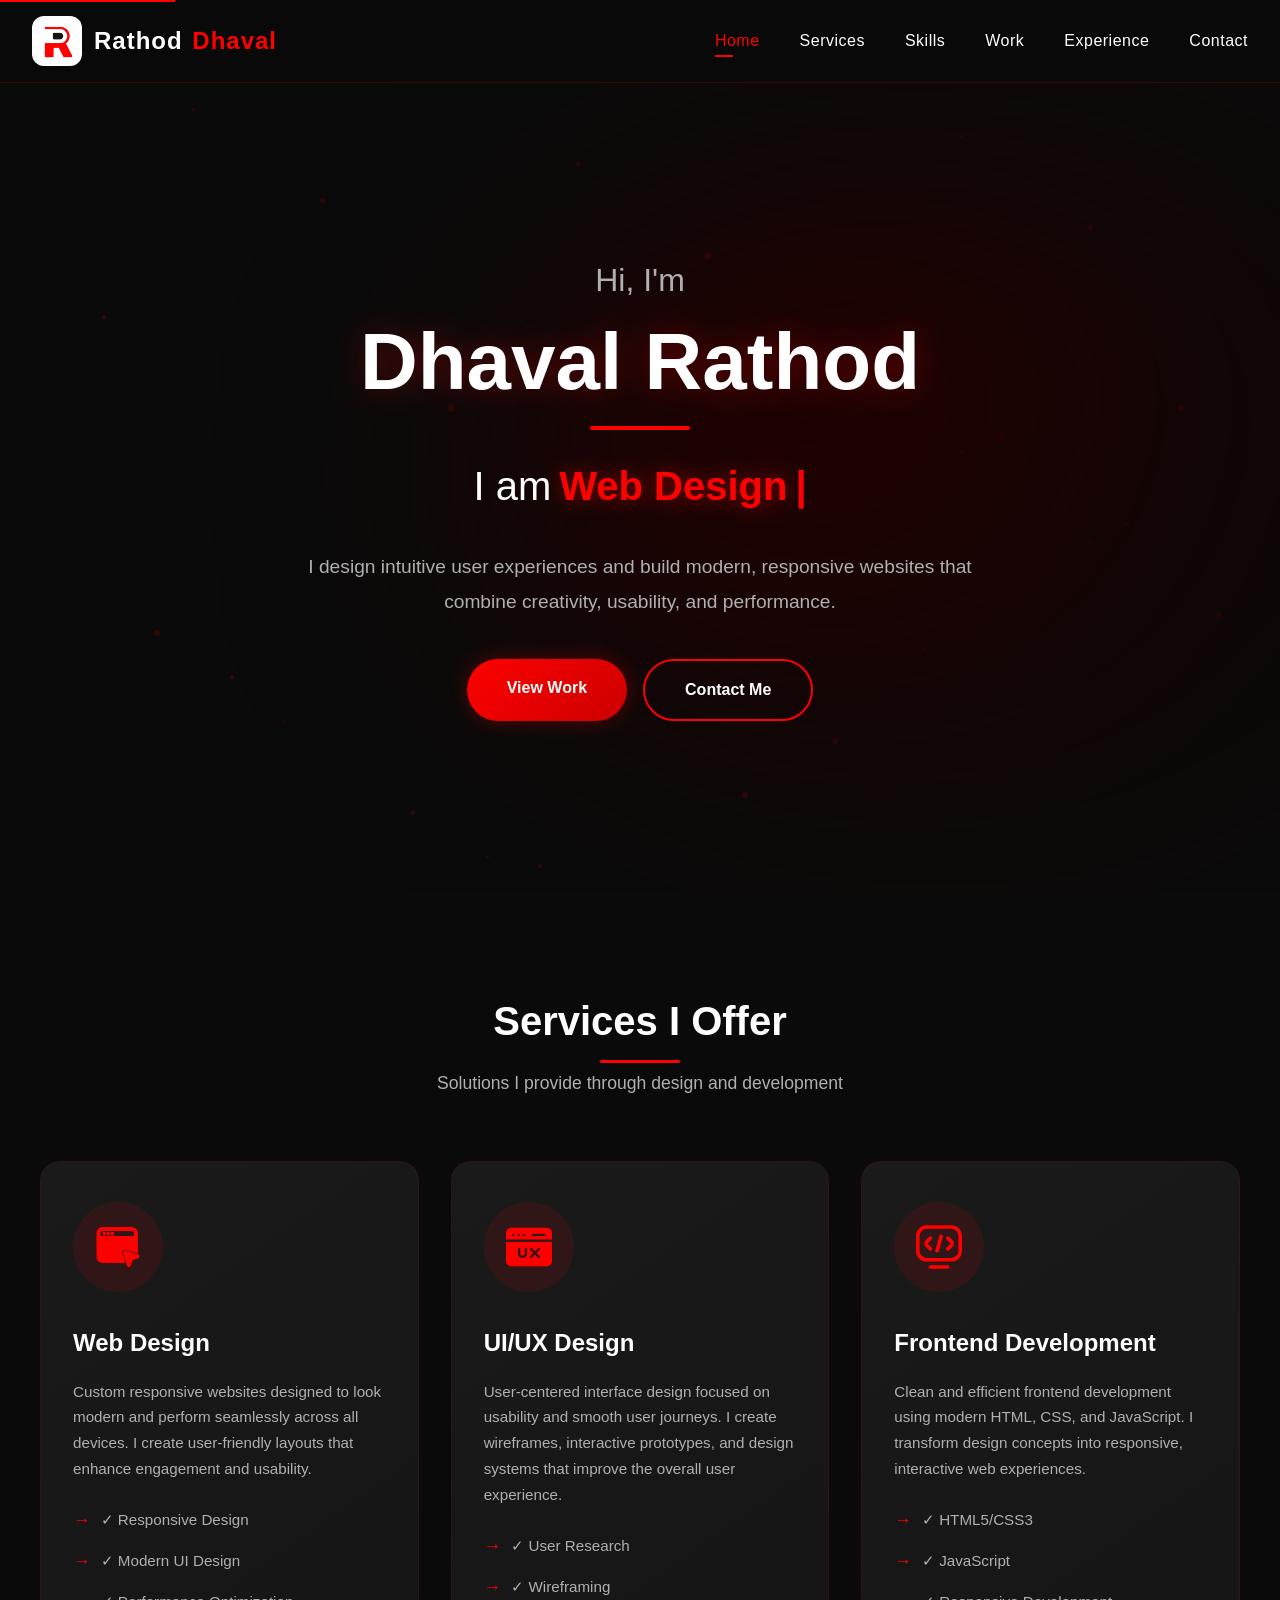
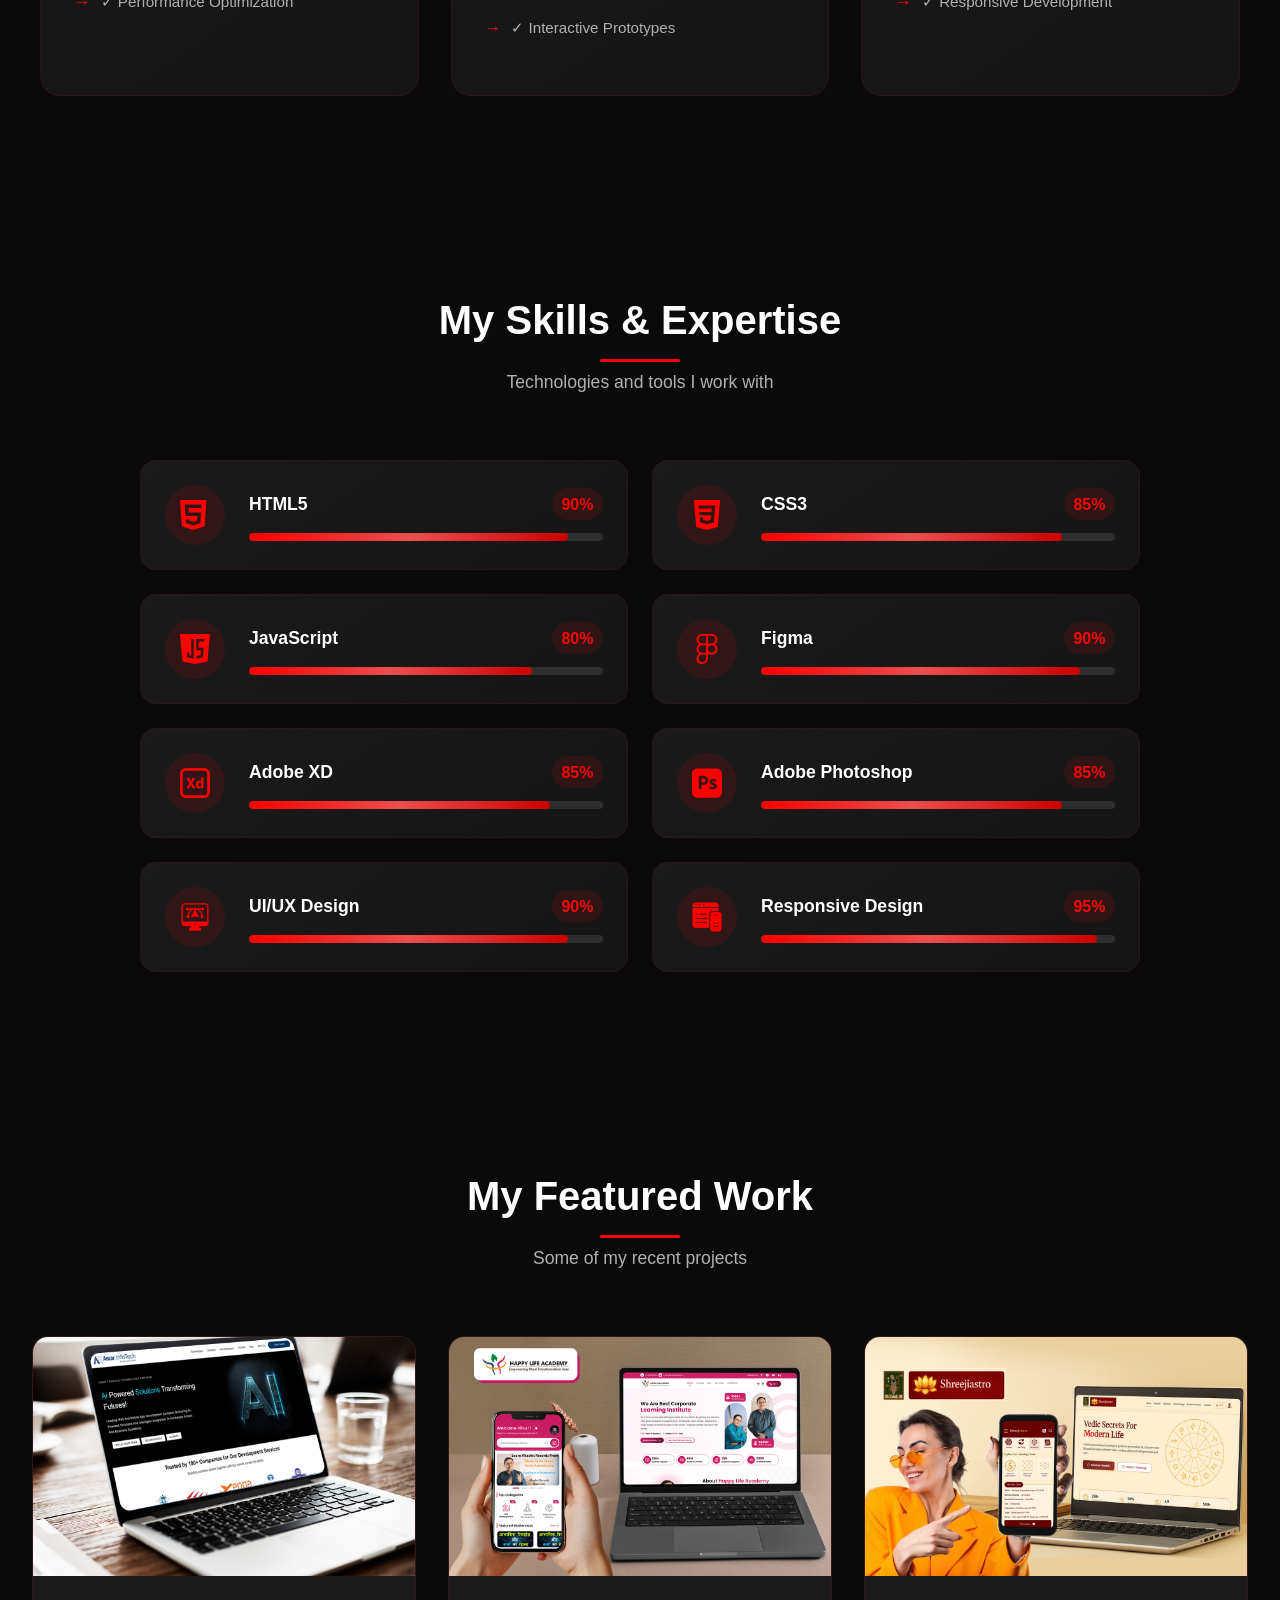
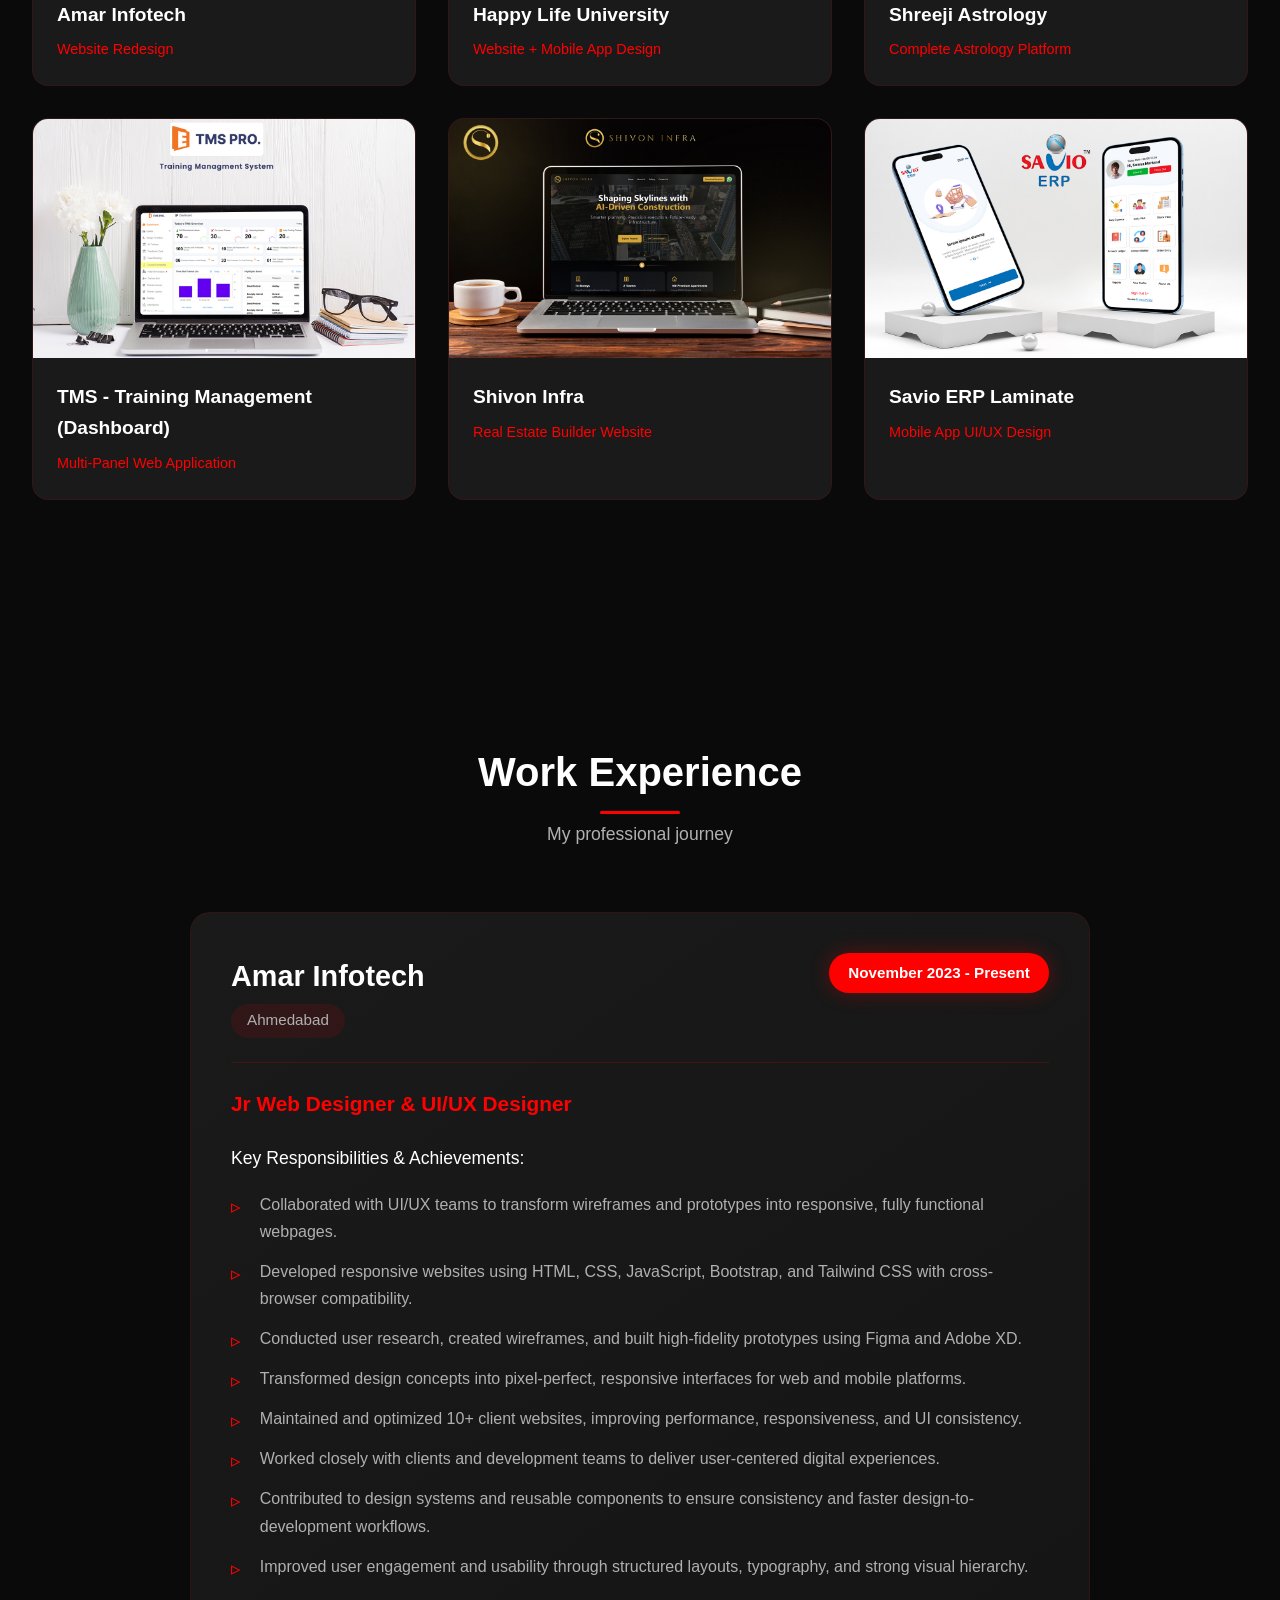
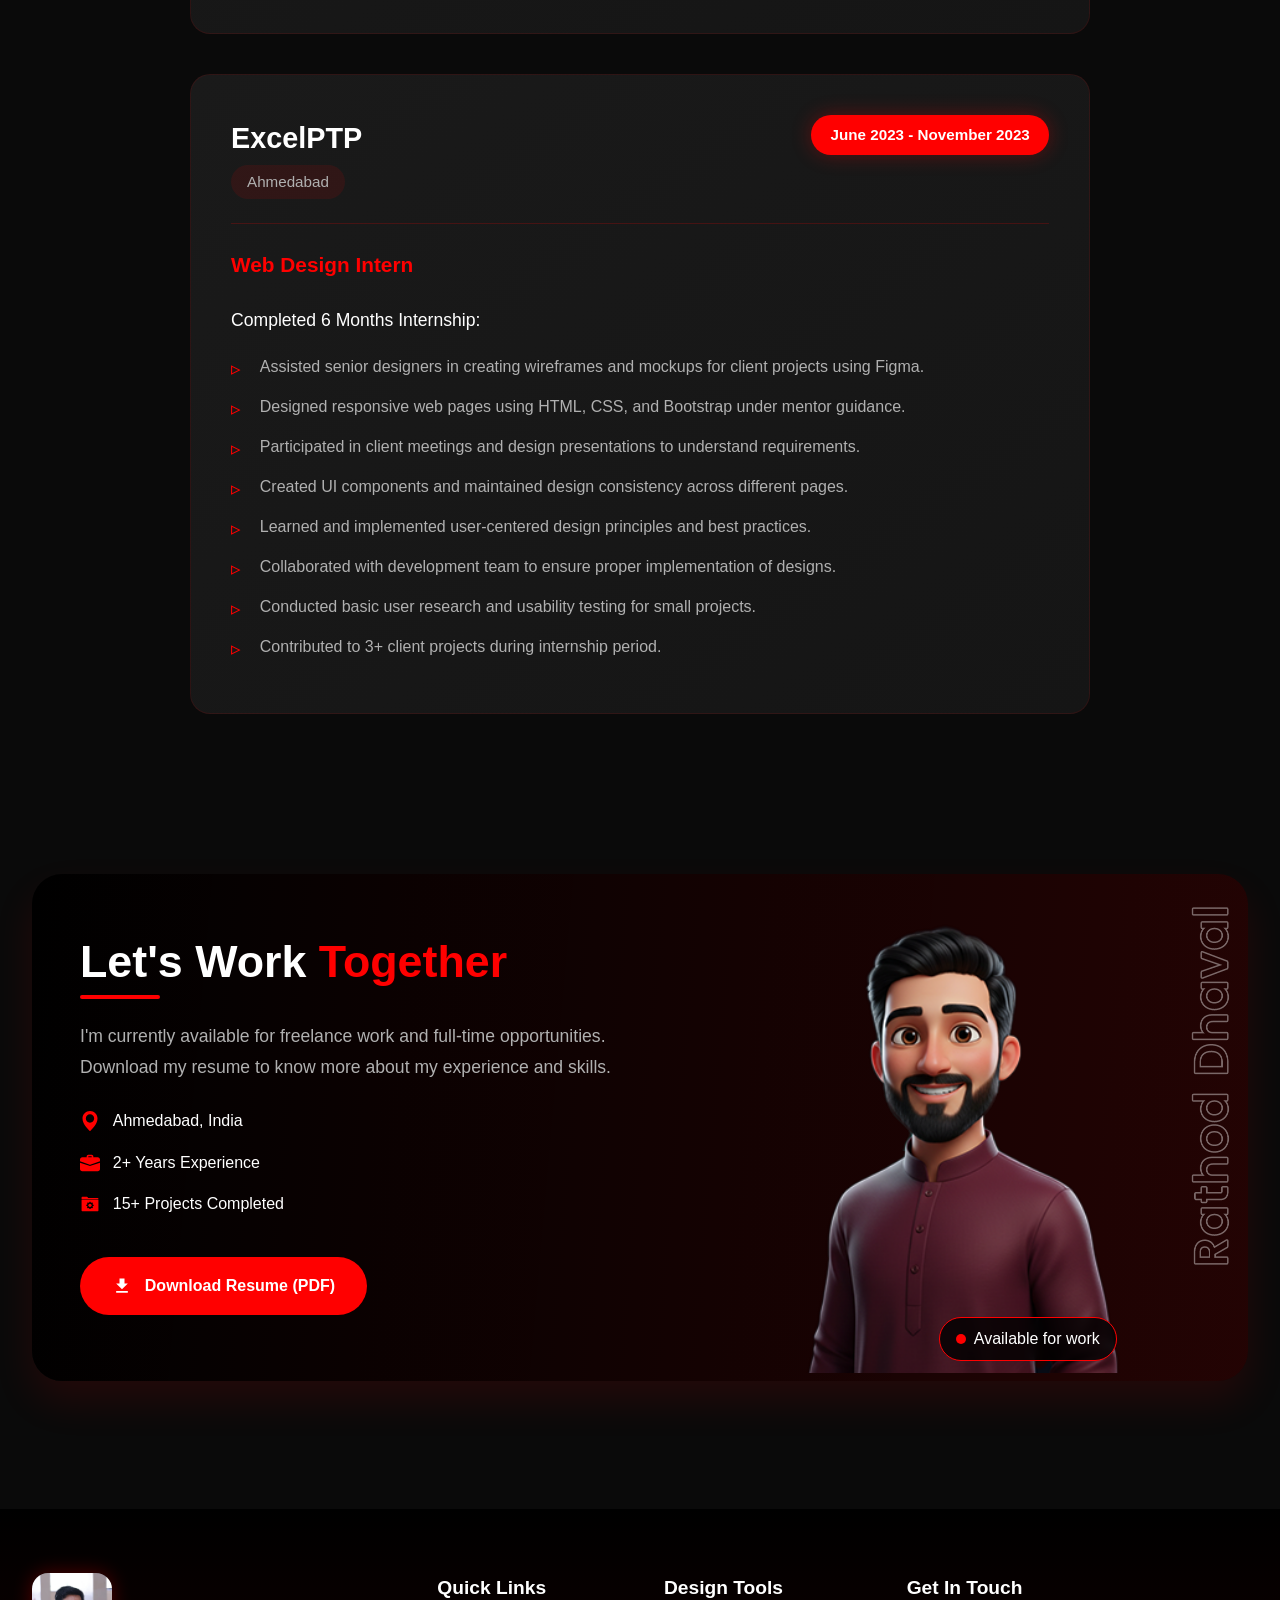
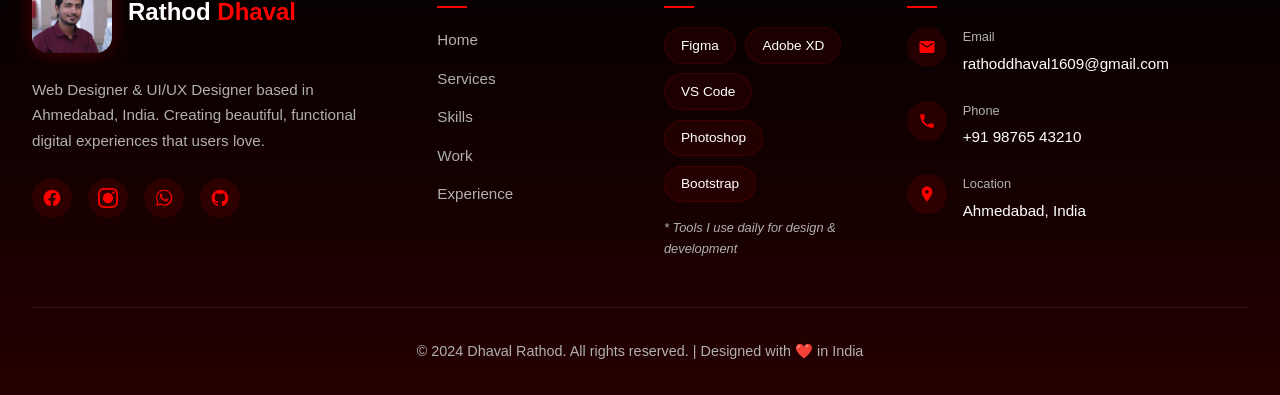
==== commit 79a60fbb: "check done" ====
--- a/index.html
+++ b/index.html
@@ -19,7 +19,7 @@
     <meta property="og:type" content="website">
     
     <!-- ========== FAVICON ========== -->
-    <link rel="icon" type="image/png" href="img/logo.png">
+    <link rel="icon" type="image/png" href="img/favicon.png">
     
     <!-- ========== CSS FILES ========== -->
     <link rel="stylesheet" href="style.css">
@@ -77,7 +77,7 @@
                 <div class="logo-dot">
                     <img src="img/logo.png" alt="Dhaval Rathod Logo" loading="eager">
                 </div>
-                <div class="logo-text">Rathod<span> Dhaval .</span></div>
+                <div class="logo-text">Rathod<span> Dhaval</span></div>
             </a>
 
             <!-- Hamburger Menu (Mobile) with ARIA attributes -->
@@ -119,8 +119,9 @@
                     </div>
 
                     <p class="hero-description">
-                        I create beautiful, functional digital experiences that users love.
-                        Specialized in modern web design and user-centered interfaces.
+                        I design intuitive user experiences and build modern,
+                        responsive websites that combine creativity,
+                        usability, and performance.
                     </p>
 
                     <div class="hero-buttons">
@@ -136,7 +137,7 @@
             <div class="container">
                 <div class="section-header">
                     <h2 class="section-title">Services I Offer</h2>
-                    <p class="section-subtitle">What I can do for you</p>
+                    <p class="section-subtitle">Solutions I provide through design and development</p>
                 </div>
 
                 <div class="services-grid">
@@ -156,13 +157,14 @@
                         </div>
                         <h3 class="service-card-title">Web Design</h3>
                         <p class="service-card-description">
-                            Custom, responsive websites that look great on all devices.
-                            I create modern, user-friendly designs that engage visitors and drive conversions.
+                            Custom responsive websites designed to look modern
+and perform seamlessly across all devices. I create
+user-friendly layouts that enhance engagement and usability.
                         </p>
                         <ul class="service-features">
                             <li>✓ Responsive Design</li>
-                            <li>✓ Modern UI/UX</li>
-                            <li>✓ Performance Optimized</li>
+                            <li>✓ Modern UI Design</li>
+                            <li>✓ Performance Optimization</li>
                         </ul>
                     </div>
 
@@ -178,8 +180,10 @@
                         </div>
                         <h3 class="service-card-title">UI/UX Design</h3>
                         <p class="service-card-description">
-                            User-centered designs with smooth flows and intuitive interfaces.
-                            I create wireframes, prototypes, and design systems that users love.
+                            User-centered interface design focused on usability
+and smooth user journeys. I create wireframes,
+interactive prototypes, and design systems that
+improve the overall user experience.
                         </p>
                         <ul class="service-features">
                             <li>✓ User Research</li>
@@ -198,15 +202,17 @@
                                 </svg>
                             </div>
                         </div>
-                        <h3 class="service-card-title">Frontend Dev</h3>
+                        <h3 class="service-card-title">Frontend Development</h3>
                         <p class="service-card-description">
-                            Clean, efficient code with smooth animations and interactions.
-                            I bring designs to life using modern HTML, CSS, and JavaScript.
+                            Clean and efficient frontend development using
+modern HTML, CSS, and JavaScript. I transform
+design concepts into responsive, interactive
+web experiences.
                         </p>
                         <ul class="service-features">
                             <li>✓ HTML5/CSS3</li>
                             <li>✓ JavaScript</li>
-                            <li>✓ Smooth Animations</li>
+                            <li>✓ Responsive Development</li>
                         </ul>
                     </div>
                 </div>
@@ -409,9 +415,9 @@
                     <!-- Portfolio Card 1 -->
                     <div class="portfolio-card">
                         <div class="portfolio-image-wrapper">
-                            <img src="https://images.unsplash.com/photo-1467232004584-a241de8bcf5d?w=600&h=400&fit=crop" alt="E-Commerce Platform project screenshot" class="portfolio-image" loading="lazy">
+                            <img src="img/Pro-1.jpg" alt="Amar Infotech Website Redesign" class="portfolio-image" loading="lazy">
                             <div class="portfolio-overlay">
-                                <a href="#modal1" class="portfolio-view-btn" aria-label="View E-Commerce Platform project details">
+                                <a href="#modal1" class="portfolio-view-btn" aria-label="Amar Infotech Website Redesign">
                                     <svg viewBox="0 0 24 24" width="24" height="24" aria-hidden="true">
                                         <path d="M12 4.5C7 4.5 2.73 7.61 1 12c1.73 4.39 6 7.5 11 7.5s9.27-3.11 11-7.5c-1.73-4.39-6-7.5-11-7.5zM12 17c-2.76 0-5-2.24-5-5s2.24-5 5-5 5 2.24 5 5-2.24 5-5 5zm0-8c-1.66 0-3 1.34-3 3s1.34 3 3 3 3-1.34 3-3-1.34-3-3-3z"/>
                                     </svg>
@@ -420,17 +426,17 @@
                             </div>
                         </div>
                         <div class="portfolio-info">
-                            <h3 class="portfolio-title">E-Commerce Platform</h3>
-                            <p class="portfolio-category">UI/UX Design</p>
+                            <h3 class="portfolio-title">Amar Infotech</h3>
+                            <p class="portfolio-category">Website Redesign</p>
                         </div>
                     </div>
 
                     <!-- Portfolio Card 2 -->
                     <div class="portfolio-card">
                         <div class="portfolio-image-wrapper">
-                            <img src="https://images.unsplash.com/photo-1522542550221-31fd19575a2d?w=600&h=400&fit=crop" alt="Banking App project screenshot" class="portfolio-image" loading="lazy">
+                            <img src="img/Pro-2.jpg" alt="Happy Life University" class="portfolio-image" loading="lazy">
                             <div class="portfolio-overlay">
-                                <a href="#modal2" class="portfolio-view-btn" aria-label="View Banking App project details">
+                                <a href="#modal2" class="portfolio-view-btn" aria-label="Happy Life University">
                                     <svg viewBox="0 0 24 24" width="24" height="24" aria-hidden="true">
                                         <path d="M12 4.5C7 4.5 2.73 7.61 1 12c1.73 4.39 6 7.5 11 7.5s9.27-3.11 11-7.5c-1.73-4.39-6-7.5-11-7.5zM12 17c-2.76 0-5-2.24-5-5s2.24-5 5-5 5 2.24 5 5-2.24 5-5 5zm0-8c-1.66 0-3 1.34-3 3s1.34 3 3 3 3-1.34 3-3-1.34-3-3-3z"/>
                                     </svg>
@@ -439,15 +445,15 @@
                             </div>
                         </div>
                         <div class="portfolio-info">
-                            <h3 class="portfolio-title">Banking App</h3>
-                            <p class="portfolio-category">Mobile App Design</p>
+                            <h3 class="portfolio-title">Happy Life University</h3>
+                            <p class="portfolio-category">Website + Mobile App Design</p>
                         </div>
                     </div>
 
                     <!-- Portfolio Card 3 -->
                     <div class="portfolio-card">
                         <div class="portfolio-image-wrapper">
-                            <img src="https://images.unsplash.com/photo-1559028012-481c04fa702d?w=600&h=400&fit=crop" alt="Portfolio Website project screenshot" class="portfolio-image" loading="lazy">
+                            <img src="img/Pro-3.jpg" alt="Shreeji Astrology" class="portfolio-image" loading="lazy">
                             <div class="portfolio-overlay">
                                 <a href="#modal3" class="portfolio-view-btn" aria-label="View Portfolio Website project details">
                                     <svg viewBox="0 0 24 24" width="24" height="24" aria-hidden="true">
@@ -458,15 +464,15 @@
                             </div>
                         </div>
                         <div class="portfolio-info">
-                            <h3 class="portfolio-title">Portfolio Website</h3>
-                            <p class="portfolio-category">Web Design</p>
+                            <h3 class="portfolio-title">Shreeji Astrology</h3>
+                            <p class="portfolio-category">Complete Astrology Platform</p>
                         </div>
                     </div>
 
                     <!-- Portfolio Card 4 -->
                     <div class="portfolio-card">
                         <div class="portfolio-image-wrapper">
-                            <img src="https://images.unsplash.com/photo-1581291518633-83b4ebd1d83e?w=600&h=400&fit=crop" alt="Dashboard Design project screenshot" class="portfolio-image" loading="lazy">
+                            <img src="img/Pro-4.jpg" alt="Training Management System" class="portfolio-image" loading="lazy">
                             <div class="portfolio-overlay">
                                 <a href="#modal4" class="portfolio-view-btn" aria-label="View Dashboard Design project details">
                                     <svg viewBox="0 0 24 24" width="24" height="24" aria-hidden="true">
@@ -477,15 +483,15 @@
                             </div>
                         </div>
                         <div class="portfolio-info">
-                            <h3 class="portfolio-title">Dashboard Design</h3>
-                            <p class="portfolio-category">UI/UX Design</p>
+                            <h3 class="portfolio-title">TMS - Training Management (Dashboard)</h3>
+                            <p class="portfolio-category">Multi-Panel Web Application</p>
                         </div>
                     </div>
 
                     <!-- Portfolio Card 5 -->
                     <div class="portfolio-card">
                         <div class="portfolio-image-wrapper">
-                            <img src="https://images.unsplash.com/photo-1551650975-87deedd944c3?w=600&h=400&fit=crop" alt="Food Delivery App project screenshot" class="portfolio-image" loading="lazy">
+                            <img src="img/Pro-5.jpg" alt="Shivon Infra - Real Estate Website" class="portfolio-image" loading="lazy">
                             <div class="portfolio-overlay">
                                 <a href="#modal5" class="portfolio-view-btn" aria-label="View Food Delivery App project details">
                                     <svg viewBox="0 0 24 24" width="24" height="24" aria-hidden="true">
@@ -496,15 +502,15 @@
                             </div>
                         </div>
                         <div class="portfolio-info">
-                            <h3 class="portfolio-title">Food Delivery App</h3>
-                            <p class="portfolio-category">Mobile App</p>
+                            <h3 class="portfolio-title">Shivon Infra</h3>
+                            <p class="portfolio-category">Real Estate Builder Website</p>
                         </div>
                     </div>
 
                     <!-- Portfolio Card 6 -->
                     <div class="portfolio-card">
                         <div class="portfolio-image-wrapper">
-                            <img src="https://images.unsplash.com/photo-1531403009284-440f080d1e12?w=600&h=400&fit=crop" alt="Healthcare Portal project screenshot" class="portfolio-image" loading="lazy">
+                            <img src="img/Pro-6.jpg" alt="SAVIO ERP LAMINATE" class="portfolio-image" loading="lazy">
                             <div class="portfolio-overlay">
                                 <a href="#modal6" class="portfolio-view-btn" aria-label="View Healthcare Portal project details">
                                     <svg viewBox="0 0 24 24" width="24" height="24" aria-hidden="true">
@@ -515,8 +521,8 @@
                             </div>
                         </div>
                         <div class="portfolio-info">
-                            <h3 class="portfolio-title">Healthcare Portal</h3>
-                            <p class="portfolio-category">Web Design</p>
+                            <h3 class="portfolio-title">Savio ERP Laminate</h3>
+                            <p class="portfolio-category">Mobile App UI/UX Design</p>
                         </div>
                     </div>
                 </div>
@@ -551,20 +557,14 @@
                         <div class="experience-responsibilities">
                             <h5>Key Responsibilities & Achievements:</h5>
                             <ul class="experience-list">
-                                <li>Collaborate with UI/UX team to transform wireframes and prototypes into responsive, fully functional webpages.</li>
-                                <li>Develop websites using HTML, CSS, JavaScript, and Bootstrap, ensuring cross-browser compatibility and optimized loading speed.</li>
-                                <li>Maintain and improve 10+ client websites, enhancing UI consistency and performance.</li>
-                                <li>Assist in developing reusable components for faster design-to-code handoff.</li>
-                                <li>Designed and developed fully responsive websites and mobile interfaces using HTML, CSS, Bootstrap, and Tailwind CSS.</li>
-                                <li>Collaborated with clients and development teams to create user-centered web and mobile experiences.</li>
+                                <li>Collaborated with UI/UX teams to transform wireframes and prototypes into responsive, fully functional webpages.</li>
+                                <li>Developed responsive websites using HTML, CSS, JavaScript, Bootstrap, and Tailwind CSS with cross-browser compatibility.</li>
                                 <li>Conducted user research, created wireframes, and built high-fidelity prototypes using Figma and Adobe XD.</li>
-                                <li>Transformed design concepts and wireframes into pixel-perfect, responsive webpages.</li>
-                                <li>Improved user engagement and usability through structured layouts, typography, and visual hierarchy.</li>
-                                <li>Maintained and optimized existing client websites to enhance performance, responsiveness, and design consistency.</li>
-                                <li>Collaborate with clients and development teams to design responsive web and mobile interfaces.</li>
-                                <li>Conduct user research, create wireframes, and develop high-fidelity prototypes using Figma and Adobe XD.</li>
-                                <li>Contributed to design system creation and ensured design consistency across multiple platforms.</li>
-                                <li>Improved user engagement and visual hierarchy through structured layouts, typography, and consistent design systems.</li>
+                                <li>Transformed design concepts into pixel-perfect, responsive interfaces for web and mobile platforms.</li>
+                                <li>Maintained and optimized 10+ client websites, improving performance, responsiveness, and UI consistency.</li>
+                                <li>Worked closely with clients and development teams to deliver user-centered digital experiences.</li>
+                                <li>Contributed to design systems and reusable components to ensure consistency and faster design-to-development workflows.</li>
+                                <li>Improved user engagement and usability through structured layouts, typography, and strong visual hierarchy.</li>
                             </ul>
                         </div>
                     </div>
@@ -660,6 +660,9 @@
                                 </div>
                             </div>
                         </div>
+                        <div class="rd-sign-div">
+                            <img src="img/rd-sign.png" alt="">
+                        </div>
                     </div>
                 </div>
             </div>
@@ -674,9 +677,9 @@
                 <div class="footer-col footer-col-profile">
                     <div class="footer-profile">
                         <div class="footer-profile-image-wrapper">
-                            <img src="img/footer-1.jpg" alt="Dhaval Rathod" class="footer-profile-image" loading="lazy">
-                        </div>
-                        <h3 class="footer-profile-name"><span>Dhaval</span> Rathod</h3>
+                            <img src="img/dd.jpg" alt="Dhaval Rathod" class="footer-profile-image" loading="lazy">
+                        </div>
+                        <h3 class="footer-profile-name">Rathod <span>Dhaval</span></h3>
                     </div>
                     
                     <p class="footer-profile-bio">
@@ -796,20 +799,27 @@
             <div class="modal-content">
                 <div class="modal-project">
                     <div class="modal-project-image">
-                        <img src="https://images.unsplash.com/photo-1467232004584-a241de8bcf5d?w=800&h=600&fit=crop" alt="E-Commerce Platform" loading="lazy">
+                        <img src="img/Pro-1.jpg" alt="E-Commerce Platform" loading="lazy">
                     </div>
                     <div class="modal-project-info">
-                        <h2 id="modal1-title">E-Commerce Platform</h2>
-                        <span class="modal-project-category">UI/UX Design</span>
+                        <h2 id="modal1-title">Amar Infotech Website Redesign</h2>
+                        <span class="modal-project-category">Web Design & Development</span>
                         <p class="modal-project-description">
-                            A modern e-commerce platform with seamless user experience. Features include product browsing, cart management, secure checkout, and user dashboard. Designed with focus on conversion optimization and mobile responsiveness.
+                            Complete redesign of Amar Infotech's official website using pure HTML, CSS, and JavaScript. The project focuses on creating a modern, responsive, and user-friendly interface that showcases their IT services effectively.
                         </p>
+                        <div class="project-highlights">
+                        <h4>Key Features:</h4>
+                        <ul class="project-points">
+                            <li>Fully responsive design that works perfectly on all devices (mobile, tablet, desktop)</li>
+                            <li>Modern UI with clean typography and visual hierarchy</li>
+                            <li>Smooth animations and interactions using pure CSS</li>
+                            <li>Optimized performance with fast loading speed</li>
+                            <li>Cross-browser compatible (Chrome, Firefox, Safari, Edge)</li>
+                        </ul>
+                    </div>
                         
                         <div class="modal-project-buttons">
-                            <a href="#" class="modal-project-btn">Figma Mobile</a>
-                            <a href="#" class="modal-project-btn">Figma Web</a>
-                            <a href="#" class="modal-project-btn">Live Website</a>
-                            <a href="#" class="modal-project-btn">Live App</a>
+                            <a href="https://www.amarinfotech.com/" class="modal-project-btn" target="_blank">Live Website</a>
                         </div>
                     </div>
                 </div>
@@ -830,20 +840,30 @@
             <div class="modal-content">
                 <div class="modal-project">
                     <div class="modal-project-image">
-                        <img src="https://images.unsplash.com/photo-1522542550221-31fd19575a2d?w=800&h=600&fit=crop" alt="Banking App" loading="lazy">
+                        <img src="img/Pro-2.jpg" alt="Happy Life University" loading="lazy">
                     </div>
                     <div class="modal-project-info">
-                        <h2 id="modal2-title">Banking App</h2>
-                        <span class="modal-project-category">Mobile App Design</span>
+                        <h2 id="modal2-title">Happy Life University</h2>
+                        <span class="modal-project-category">Website Design & Mobile App UI/UX</span>
                         <p class="modal-project-description">
-                            Secure and intuitive banking application with features like balance tracking, fund transfers, bill payments, and transaction history. Designed with security and ease of use in mind.
+                            Complete website design and development for Happy Life University, along with UI/UX design for their mobile application. The platform offers online courses in Energy Psychology, Body Language, Vedic Science, and Influence Communication, backed by 30+ years of research and 10,000+ trained lives.
                         </p>
+                        <div class="project-highlights">
+                        <h4>Key Features:</h4>
+                        <ul class="project-points">
+                            <li>Modern, responsive website design with course catalog showing 74+ online courses and 165+ academic programs</li>
+                            <li>Mobile app UI/UX design with intuitive navigation for students to access courses on-the-go</li>
+                            <li>Teacher monitoring dashboard for tracking student performance and accountability</li>
+                            <li>24/7 support system integration and lifetime learning access for students</li>
+                            <li>Featured on top Indian news channels with 99% satisfaction rate and 96% course completion rate</li>
+                        </ul>
+                    </div>
                         
                         <div class="modal-project-buttons">
-                            <a href="#" class="modal-project-btn">Figma Mobile</a>
-                            <a href="#" class="modal-project-btn">Figma Web</a>
-                            <a href="#" class="modal-project-btn">Live Website</a>
-                            <a href="#" class="modal-project-btn">Live App</a>
+                            <a href="https://www.figma.com/design/ew7P8zvIXssoMqEC7dew8C/HPU-Happy?node-id=0-1&t=rVrlBeYxtNNGV9so-1" target="_blank" class="modal-project-btn">Figma UI Mobile</a>
+                            <a href="https://www.figma.com/design/O2WfXPMzXCms2Sj0HQ7CEf/Happy-Life-University?node-id=1-2&t=T3DwaRHxqEnOIGwG-1" target="_blank" class="modal-project-btn">Figma Web</a>
+                            <a href="https://www.happylifeuniversity.in/" target="_blank" class="modal-project-btn">Live Website</a>
+                            <a href="https://play.google.com/store/apps/details?id=com.amar.happylife&pcampaignid=web_share" target="_blank" class="modal-project-btn">Live App</a>
                         </div>
                     </div>
                 </div>
@@ -864,20 +884,40 @@
             <div class="modal-content">
                 <div class="modal-project">
                     <div class="modal-project-image">
-                        <img src="https://images.unsplash.com/photo-1559028012-481c04fa702d?w=800&h=600&fit=crop" alt="Portfolio Website" loading="lazy">
+                        <img src="img/Pro-3.jpg " alt="Shreeji Astrology Website & App" loading="lazy">
                     </div>
                     <div class="modal-project-info">
-                        <h2 id="modal3-title">Portfolio Website</h2>
-                        <span class="modal-project-category">Web Design</span>
+                        <h2 id="modal3-title">Shreeji Astrology</h2>
+                        <span class="modal-project-category">Web Development & UI/UX Design</span>
                         <p class="modal-project-description">
-                            Personal portfolio website with modern design, smooth animations, and responsive layout. Showcases work, skills, and experience in an engaging way.
+                            Complete astrology platform with website development using HTML, CSS, and JavaScript, along with Figma UI/UX designs for both web and mobile applications. The platform provides comprehensive astrological services including kundali generation, hora charts, panchang calculations, and numerology readings.
                         </p>
+                        <div class="project-highlights">
+                        <h4>Key Features:</h4>
+                        <ul class="project-points">
+                            <li>Kundali generation with detailed birth chart analysis and planetary positions</li>
+                            <li>Student hora (hourly astrology) for auspicious timing and muhurat selection</li>
+                            <li>Complete Panchang calculator with tithi, nakshatra, yoga, and karana</li>
+                            <li>Numerology readings including destiny number, soul urge number, and personality number</li>
+                            <li>Fully responsive design with multilingual support (English/Hindi)</li>
+                        </ul>
+                    </div>
+                    
+                    <div class="project-highlights" style="margin-top: 1.5rem;">
+                        <h4>Technical Highlights:</h4>
+                        <ul class="project-points">
+                            <li>Pure HTML, CSS, JavaScript development (no frameworks)</li>
+                            <li>Custom astrology calculation algorithms</li>
+                            <li>Mobile-first responsive design approach</li>
+                            <li>Optimized performance with fast loading speed</li>
+                            <li>Cross-browser compatible across all devices</li>
+                        </ul>
+                    </div>
                         
                         <div class="modal-project-buttons">
-                            <a href="#" class="modal-project-btn">Figma Mobile</a>
-                            <a href="#" class="modal-project-btn">Figma Web</a>
-                            <a href="#" class="modal-project-btn">Live Website</a>
-                            <a href="#" class="modal-project-btn">Live App</a>
+                            <a href="https://www.figma.com/design/DeNYDkn8BhLzRNHogo0fLa/Shreji-astro-Duplicate?node-id=416-645&t=qqPlLqxxvk7IqS5a-1" class="modal-project-btn" target="_blank">Figma UI Mobile</a>
+                            <a href="https://www.figma.com/design/aJlCy17bjIpcr9IM56C7ba/Shreeji-Astro-Web?node-id=0-1&t=19WBOZ7tWKcNrAZI-1" class="modal-project-btn" target="_blank">Figma UI Web</a>
+                            <a href="https://shreeji-astro.mydemoapp.us/en" class="modal-project-btn" target="_blank">Live Website</a>
                         </div>
                     </div>
                 </div>
@@ -898,20 +938,37 @@
             <div class="modal-content">
                 <div class="modal-project">
                     <div class="modal-project-image">
-                        <img src="https://images.unsplash.com/photo-1581291518633-83b4ebd1d83e?w=800&h=600&fit=crop" alt="Dashboard Design" loading="lazy">
+                        <img src="img/Pro-4.jpg" alt="Training Management System (TMS)" loading="lazy">
                     </div>
                     <div class="modal-project-info">
-                        <h2 id="modal4-title">Dashboard Design</h2>
-                        <span class="modal-project-category">UI/UX Design</span>
+                        <h2 id="modal4-title">Training Management System (TMS)</h2>
+                        <span class="modal-project-category">Complete Multi-Panel Web Application</span>
                         <p class="modal-project-description">
-                            Analytics dashboard with data visualization, real-time updates, and customizable widgets. Designed for admin panels and data monitoring applications.
+                             A comprehensive Training Management System with three distinct panels for Admin, Trainer, and Trainee. Designed in Figma and developed with HTML/CSS, this system provides role-based access and management for training programs, user progress tracking, and task assignment.
+                             <div class="project-highlights">
+                        <h4>Three Dedicated Panels:</h4>
+                        <ul class="project-points">
+                            <li><strong>Admin Panel</strong> - Complete system control, user management, program creation, and analytics dashboard</li>
+                            <li><strong>Trainer Panel</strong> - Course management, trainee progress tracking, task assignment, and performance reports</li>
+                            <li><strong>Trainee Panel</strong> - Access training materials, submit tasks, view progress, and communicate with trainers</li>
+                        </ul>
+                    </div>
+                    
+                    <div class="project-highlights" style="margin-top: 1.5rem;">
+                        <h4>Key Features:</h4>
+                        <ul class="project-points">
+                            <li>Role-based authentication with separate login portals for each user type</li>
+                            <li>Responsive dashboard designs optimized for both desktop and mobile</li>
+                            <li>Clean, intuitive UI with consistent design language across all panels</li>
+                            <li>Forgot password functionality and secure authentication flow</li>
+                            <li>Modular HTML/CSS structure for easy maintenance and scalability</li>
+                        </ul>
+                    </div>
                         </p>
                         
                         <div class="modal-project-buttons">
-                            <a href="#" class="modal-project-btn">Figma Mobile</a>
-                            <a href="#" class="modal-project-btn">Figma Web</a>
-                            <a href="#" class="modal-project-btn">Live Website</a>
-                            <a href="#" class="modal-project-btn">Live App</a>
+                            <a href="https://www.figma.com/design/RyP35VB5owgfgzFKzqXHOl/IMS---ExcelPTP?node-id=0-1&t=rKgE43Tb5chU3ZhO-1" class="modal-project-btn" target="_blank">Figma UI Web</a>
+                            <a href="https://tms.skillptp.com/admin/login" class="modal-project-btn" target="_blank">Live Website</a>
                         </div>
                     </div>
                 </div>
@@ -932,14 +989,44 @@
             <div class="modal-content">
                 <div class="modal-project">
                     <div class="modal-project-image">
-                        <img src="https://images.unsplash.com/photo-1551650975-87deedd944c3?w=800&h=600&fit=crop" alt="Food Delivery App" loading="lazy">
+                        <img src="img/Pro-5.jpg" alt="Shivon Infra Website" loading="lazy">
                     </div>
                     <div class="modal-project-info">
-                        <h2 id="modal5-title">Food Delivery App</h2>
-                        <span class="modal-project-category">Mobile App</span>
+                        <h2 id="modal5-title">Shivon Infra - Premium Real Estate</h2>
+                        <span class="modal-project-category">HTML Website Design & Development</span>
                         <p class="modal-project-description">
-                            Food delivery application with restaurant browsing, menu selection, order tracking, and payment integration. Focus on smooth user flow and visual appeal.
+                            Complete website design and development for Shivon Infra, a premier real estate construction company in Ahmedabad. The website showcases their flagship project "Shivon Samashti" near Vaishnodevi Circle with AI-driven construction approach and premium 4 BHK apartments.
                         </p>
+                         <div class="project-highlights">
+                        <h4>Project Highlights:</h4>
+                        <ul class="project-points">
+                            <li><strong>14 Storeys</strong> - Magnificent height with premium living spaces</li>
+                            <li><strong>2 Towers</strong> - Twin architectural marvels rising high</li>
+                            <li><strong>100 Premium Apartments</strong> - 96 luxurious 4 BHK apartments + 4 exclusive penthouses</li>
+                            <li><strong>3 Level Basement Parking</strong> with 4 high-speed elevators + service lift</li>
+                            <li><strong>Road Facing Huge Showrooms</strong> - Premium commercial spaces</li>
+                        </ul>
+                    </div>
+                    
+                    <div class="project-highlights" style="margin-top: 1.5rem;">
+                        <h4>Apartment Configurations:</h4>
+                        <ul class="project-points">
+                            <li><strong>Type A:</strong> 340 SQYD Premium 4 BHK</li>
+                            <li><strong>Type B:</strong> 350 SQYD Premium 4 BHK</li>
+                            <li><strong>Type C:</strong> 360 SQYD Premium 4 BHK</li>
+                            <li><strong>Penthouses:</strong> 450-470 SQYD + 120 SQYD Terrace</li>
+                        </ul>
+                    </div>
+                    
+                    <div class="project-highlights" style="margin-top: 1.5rem;">
+                        <h4>AI-Powered Features:</h4>
+                        <ul class="project-points">
+                            <li>Smart Cost Forecasting with 95% accuracy</li>
+                            <li>AI Site Planning using machine learning algorithms</li>
+                            <li>Automated Material Estimation reducing waste by 30%</li>
+                            <li>Real-Time Project Tracking with 24/7 monitoring</li>
+                        </ul>
+                    </div>
                         
                         <div class="modal-project-buttons">
                             <a href="#" class="modal-project-btn">Figma Mobile</a>
@@ -966,14 +1053,34 @@
             <div class="modal-content">
                 <div class="modal-project">
                     <div class="modal-project-image">
-                        <img src="https://images.unsplash.com/photo-1531403009284-440f080d1e12?w=800&h=600&fit=crop" alt="Healthcare Portal" loading="lazy">
+                        <img src="img/Pro-6.jpg" alt="SAVIO ERP LAMINATE App Design" loading="lazy">
                     </div>
                     <div class="modal-project-info">
-                        <h2 id="modal6-title">Healthcare Portal</h2>
-                        <span class="modal-project-category">Web Design</span>
+                        <h2 id="modal6-title">Savio ERP Laminate</h2>
+                        <span class="modal-project-category">Mobile App UI/UX Design (Figma)</span>
                         <p class="modal-project-description">
-                            Healthcare management portal for patients and doctors. Features include appointment booking, medical records, prescription management, and video consultations.
+                             Complete UI/UX design in Figma for SAVIO ERP LAMINATE, a powerful mobile ERP solution available on Google Play Store. The app is designed for laminate manufacturers and distributors to manage daily operations, monitor accounts, and track employee productivity through an intuitive mobile interface.
                         </p>
+                        <div class="project-highlights">
+                        <h4>Key Features Designed:</h4>
+                        <ul class="project-points">
+                            <li><strong>Account Ledger View</strong> - Real-time account transactions and ledger balances at fingertips</li>
+                            <li><strong>Inventory Management</strong> - Instant access to current stock levels, product details, and inventory summaries</li>
+                            <li><strong>POP Request Entry</strong> - Quick recording and management of Purchase Order Point requests from field</li>
+                            <li><strong>Daily Expense Tracking</strong> - Monitor operational expenses for better financial control</li>
+                            <li><strong>Daily Visit Recording</strong> - Field visit logs and follow-ups for sales/service teams</li>
+                        </ul>
+                    </div>
+                    
+                    <div class="project-highlights" style="margin-top: 1.5rem;">
+                        <h4>Additional Features:</h4>
+                        <ul class="project-points">
+                            <li><strong>Attendance System</strong> - Easy employee attendance recording for accurate payroll</li>
+                            <li><strong>Sales Order Entry</strong> - Create and manage sales orders on-the-go for faster response</li>
+                            <li><strong>Data Security</strong> - No data sharing with third parties, complete privacy protection</li>
+                            <li><strong>Real-time Sync</strong> - Seamless synchronization across devices and platforms</li>
+                        </ul>
+                    </div>
                         
                         <div class="modal-project-buttons">
                             <a href="#" class="modal-project-btn">Figma Mobile</a>
--- a/style.css
+++ b/style.css
@@ -815,7 +815,7 @@
     align-items: center;
     justify-content: center;
     transition: all 0.3s ease;
-    padding: 12px;
+    padding: 15px;
 }
 
 .skill-icon svg {
@@ -834,6 +834,7 @@
 
 .skill-info {
     flex: 1;
+    width: 100%;
 }
 
 .skill-header {
@@ -1100,9 +1101,78 @@
 }
 
 .modal-project {
-    display: grid;
+    /* display: grid;
     grid-template-columns: 1fr 1fr;
-    gap: 2rem;
+    gap: 2rem; */
+}
+/* ===== PROJECT HIGHLIGHTS LIST STYLES ===== */
+.project-highlights {
+    margin: 1.5rem 0;
+}
+
+.project-highlights h4 {
+    color: var(--text-white);
+    font-size: 1.1rem;
+    margin-bottom: 1rem;
+    position: relative;
+    display: inline-block;
+}
+
+.project-highlights h4::after {
+    content: '';
+    position: absolute;
+    bottom: -4px;
+    left: 0;
+    width: 30px;
+    height: 2px;
+    background: var(--pure-red);
+}
+
+.project-points {
+    list-style: none;
+    padding: 0;
+    margin: 0;
+}
+
+.project-points li {
+    color: var(--text-gray);
+    margin-bottom: 0.8rem;
+    padding-left: 1.8rem;
+    position: relative;
+    line-height: 1.6;
+    font-size: 0.95rem;
+    transition: all 0.3s ease;
+}
+
+.project-points li::before {
+    content: '▹';
+    position: absolute;
+    left: 0;
+    color: var(--pure-red);
+    font-size: 1.2rem;
+    line-height: 1;
+}
+
+.project-points li:hover {
+    color: var(--text-white);
+    transform: translateX(5px);
+}
+
+.project-points li:hover::before {
+    color: var(--pure-red);
+    transform: scale(1.2);
+}
+
+/* Alternative style with checkmark (if you prefer) */
+.project-points.checkmark li::before {
+    content: '✓';
+    font-weight: bold;
+}
+
+/* Alternative style with bullet (if you prefer) */
+.project-points.bullet li::before {
+    content: '•';
+    font-size: 1.5rem;
 }
 
 .modal-project-image {
@@ -1313,6 +1383,7 @@
     grid-template-columns: 1fr 0.8fr;
     gap: 3rem;
     align-items: center;
+    position: relative;
 }
 
 .resume-content-left {
@@ -1405,6 +1476,18 @@
     justify-content: center;
     align-items: center;
 }
+.rd-sign-div{
+    position: absolute;
+    top: 20px;
+    right: -110px;
+    display: flex;
+    justify-content: center;
+    align-items: center;
+}
+.rd-sign-div img{
+    max-width: 50%;
+    opacity: 0.4;
+}
 
 .profile-image-wrapper {
     position: relative;
@@ -1475,7 +1558,7 @@
 .footer-profile-image-wrapper {
     width: 80px;
     height: 80px;
-    border-radius: 50%;
+    border-radius: 20%;
     overflow: hidden;
     box-shadow: 0 0 20px rgba(255, 0, 0, 0.3);
 }
@@ -1696,4 +1779,61 @@
     color: var(--pure-red);
     display: inline-block;
     animation: heartBeat 1.5s infinite;
+}
+
+/* ========== CUSTOM SCROLLBAR ========== */
+
+/* For Webkit Browsers (Chrome, Safari, Edge, Opera) */
+::-webkit-scrollbar {
+    width: 10px;  /* Vertical scrollbar width */
+    height: 10px; /* Horizontal scrollbar height */
+}
+
+::-webkit-scrollbar-track {
+    background: var(--dark-bg);  /* Dark background */
+    border-left: 1px solid rgba(255, 0, 0, 0.1);
+}
+
+::-webkit-scrollbar-thumb {
+    background: linear-gradient(180deg, #ff0000, #cc0000);
+    border-radius: 6px;
+    border: 2px solid var(--dark-bg);
+    transition: all 0.3s ease;
+}
+
+::-webkit-scrollbar-thumb:hover {
+    background: linear-gradient(180deg, #ff3333, #ff0000);
+    box-shadow: 0 0 15px rgba(255, 0, 0, 0.5);
+}
+
+::-webkit-scrollbar-corner {
+    background: var(--dark-bg);
+}
+
+/* For Firefox */
+ 
+
+/* Edge and IE */
+body {
+    -ms-overflow-style: none; /* Hides default scrollbar */
+}
+
+/* Optional: Custom scrollbar for specific sections */
+.portfolio-modal .modal-content::-webkit-scrollbar {
+    width: 8px;
+}
+
+.portfolio-modal .modal-content::-webkit-scrollbar-track {
+    background: var(--card-bg);
+}
+
+.portfolio-modal .modal-content::-webkit-scrollbar-thumb {
+    background: var(--pure-red);
+    border-radius: 4px;
+    border: 2px solid var(--card-bg);
+}
+
+/* Smooth scrolling for whole page */
+html {
+    scroll-behavior: smooth;
 }
--- a/responsive.css
+++ b/responsive.css
@@ -46,7 +46,7 @@
         left: -100%;
         top: 80px;
         flex-direction: column;
-        background-color: var(--card-bg);
+        background: linear-gradient(360deg, #310000, #080808);
         width: 100%;
         text-align: center;
         gap: 0;
@@ -84,8 +84,11 @@
 
     .hero-typing {
         font-size: 1.8rem;
-        flex-direction: column;
-        gap: 0.2rem;
+        flex-direction: row;
+        gap: 0.4rem;
+    }
+    .hero-title{
+        margin-bottom: 5px;
     }
 
     .hero-description {
@@ -108,6 +111,9 @@
 @media screen and (max-width: 480px) {
     .header {
         padding: 0.8rem 1rem;
+    }
+    .nav-menu{
+        top: 66px;
     }
 
     .logo-text {
@@ -304,6 +310,7 @@
 
     .modal-project-info h2 {
         font-size: 1.5rem;
+        margin-top: 20px;
     }
 }
 
@@ -386,12 +393,22 @@
     .resume-title {
         font-size: 2.3rem;
     }
+    
 }
 
 @media screen and (max-width: 768px) {
     .resume-card {
         padding: 2rem;
     }
+    .rd-sign-div img{
+        max-width: 30%;
+        transform: rotate(90deg);
+        opacity: 0.4;
+    }
+    .rd-sign-div{
+        top: -116px;
+        right: -10px;
+    }
 
     .resume-grid {
         grid-template-columns: 1fr;
@@ -420,7 +437,14 @@
 
 @media screen and (max-width: 480px) {
     .resume-card {
-        padding: 1.5rem;
+        padding: 1.5rem 1.5rem 0 1.5rem;
+    }
+    .rd-sign-div{
+        top: -55px;
+    }
+    .rd-sign-div img{
+        max-width: 15%;
+        opacity: 0.6;
     }
 
     .resume-title {
@@ -438,6 +462,9 @@
     .profile-status {
         font-size: 0.8rem;
         padding: 0.3rem 0.8rem;
+    }
+    .profile-image-wrapper{
+        padding-top: 0;
     }
 }
 
@@ -504,6 +531,14 @@
 
     .footer-contact-item {
         justify-content: center;
+    }
+}
+@media screen and (max-width:545px) {
+    .hero-typing{
+        margin-bottom: 10px;
+    }
+    .services-grid{
+        padding: 0;
     }
 }
 
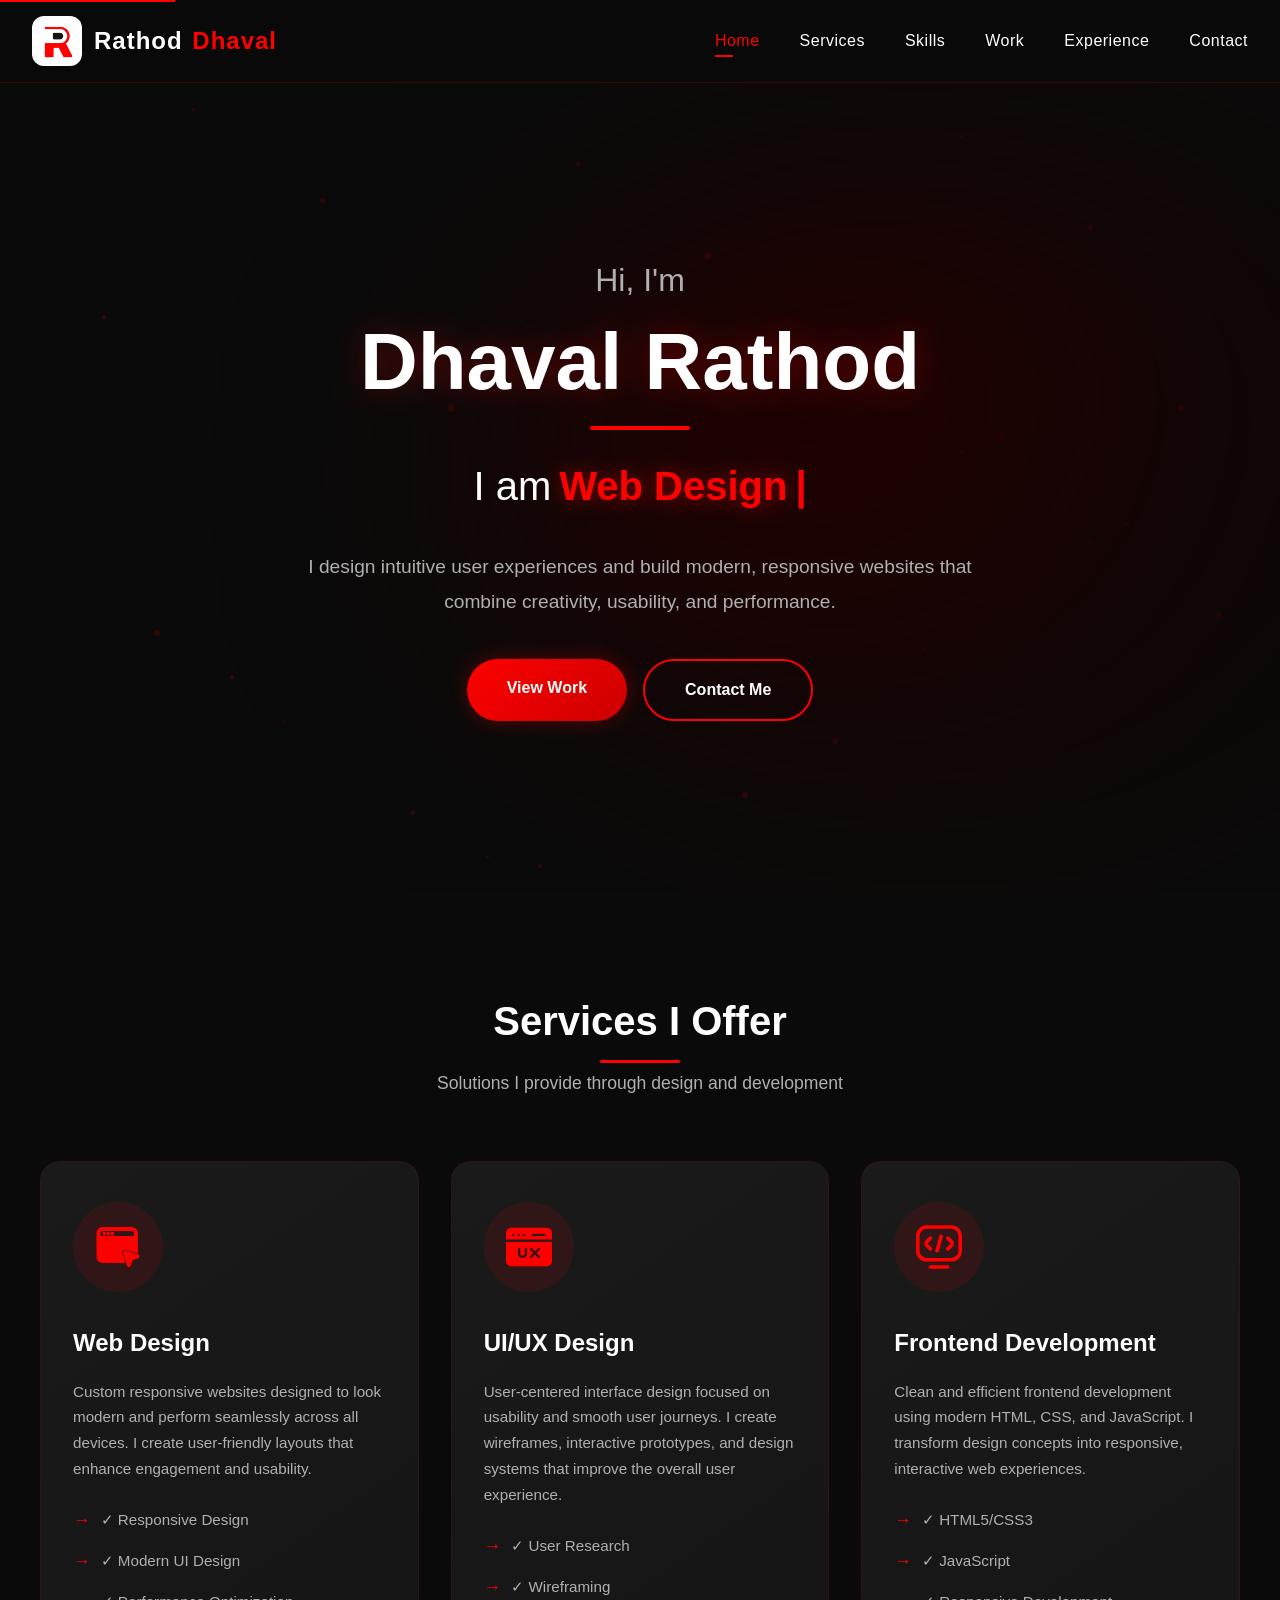
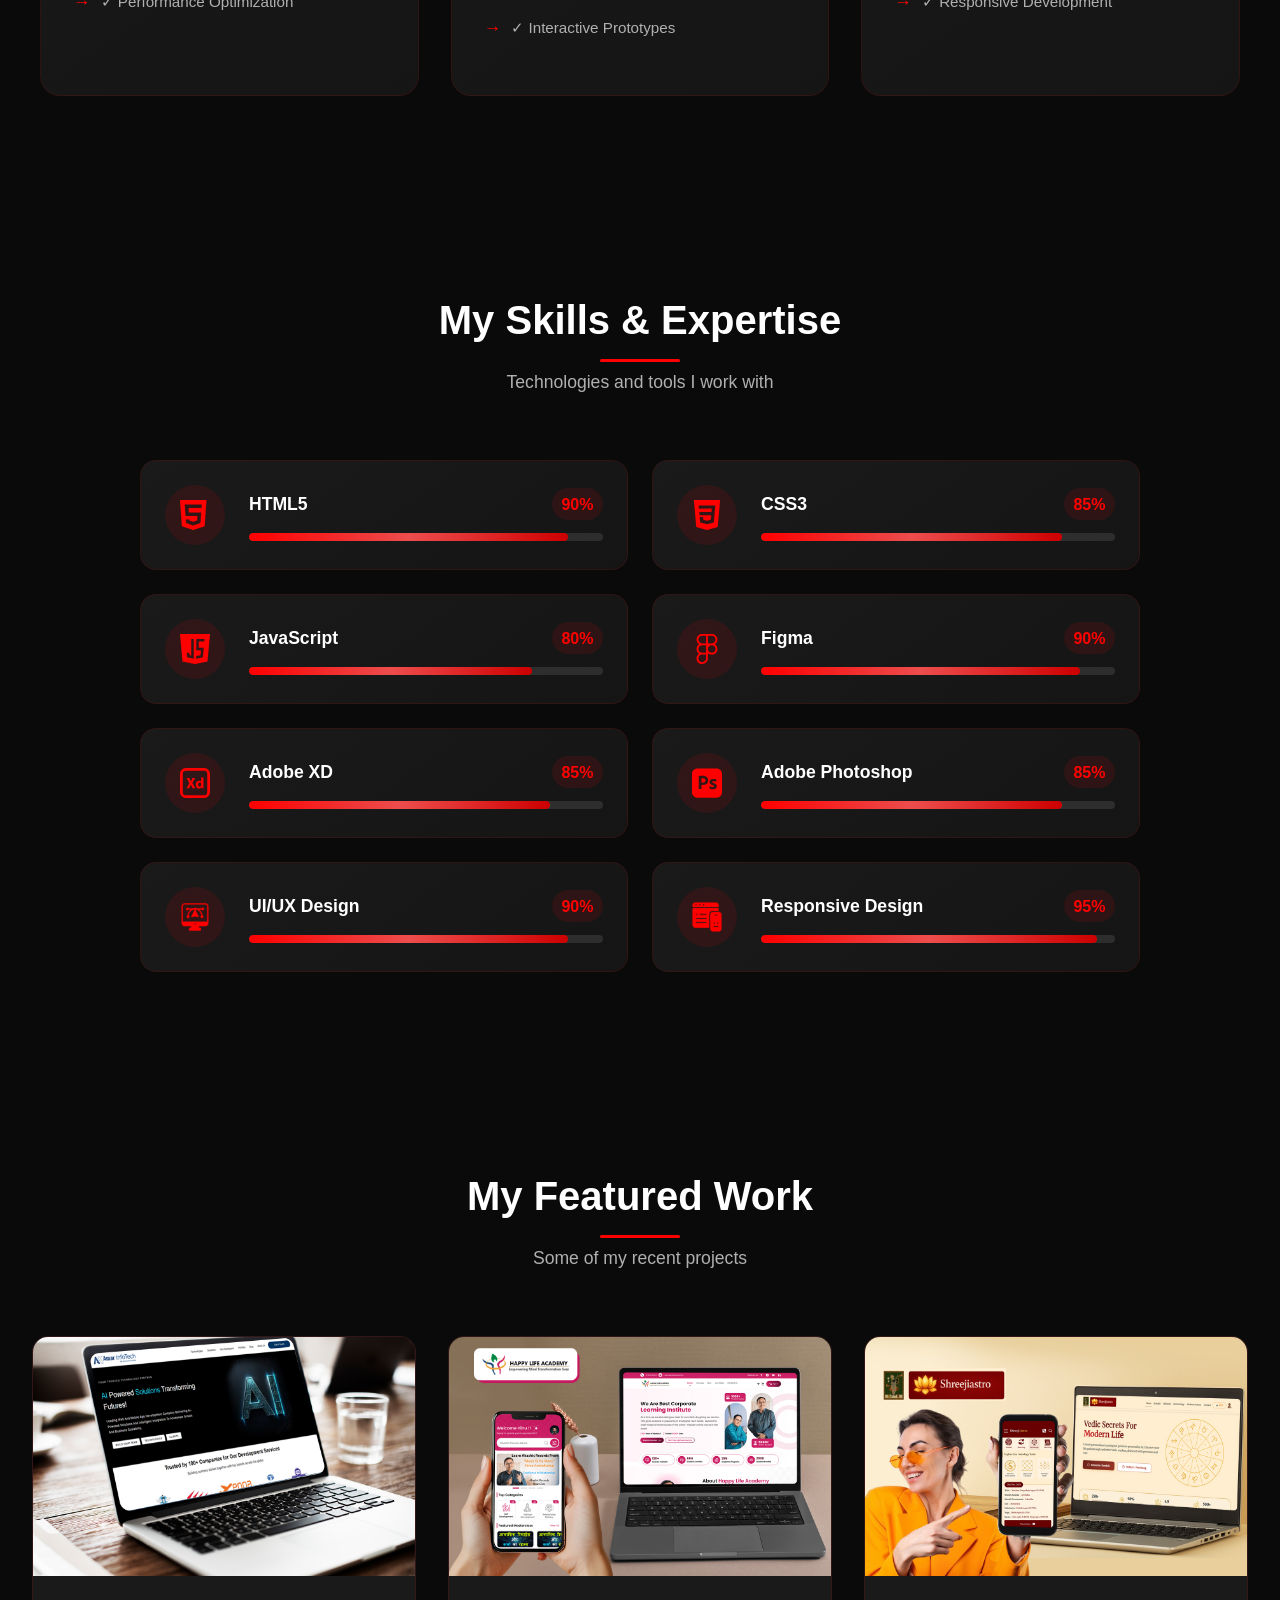
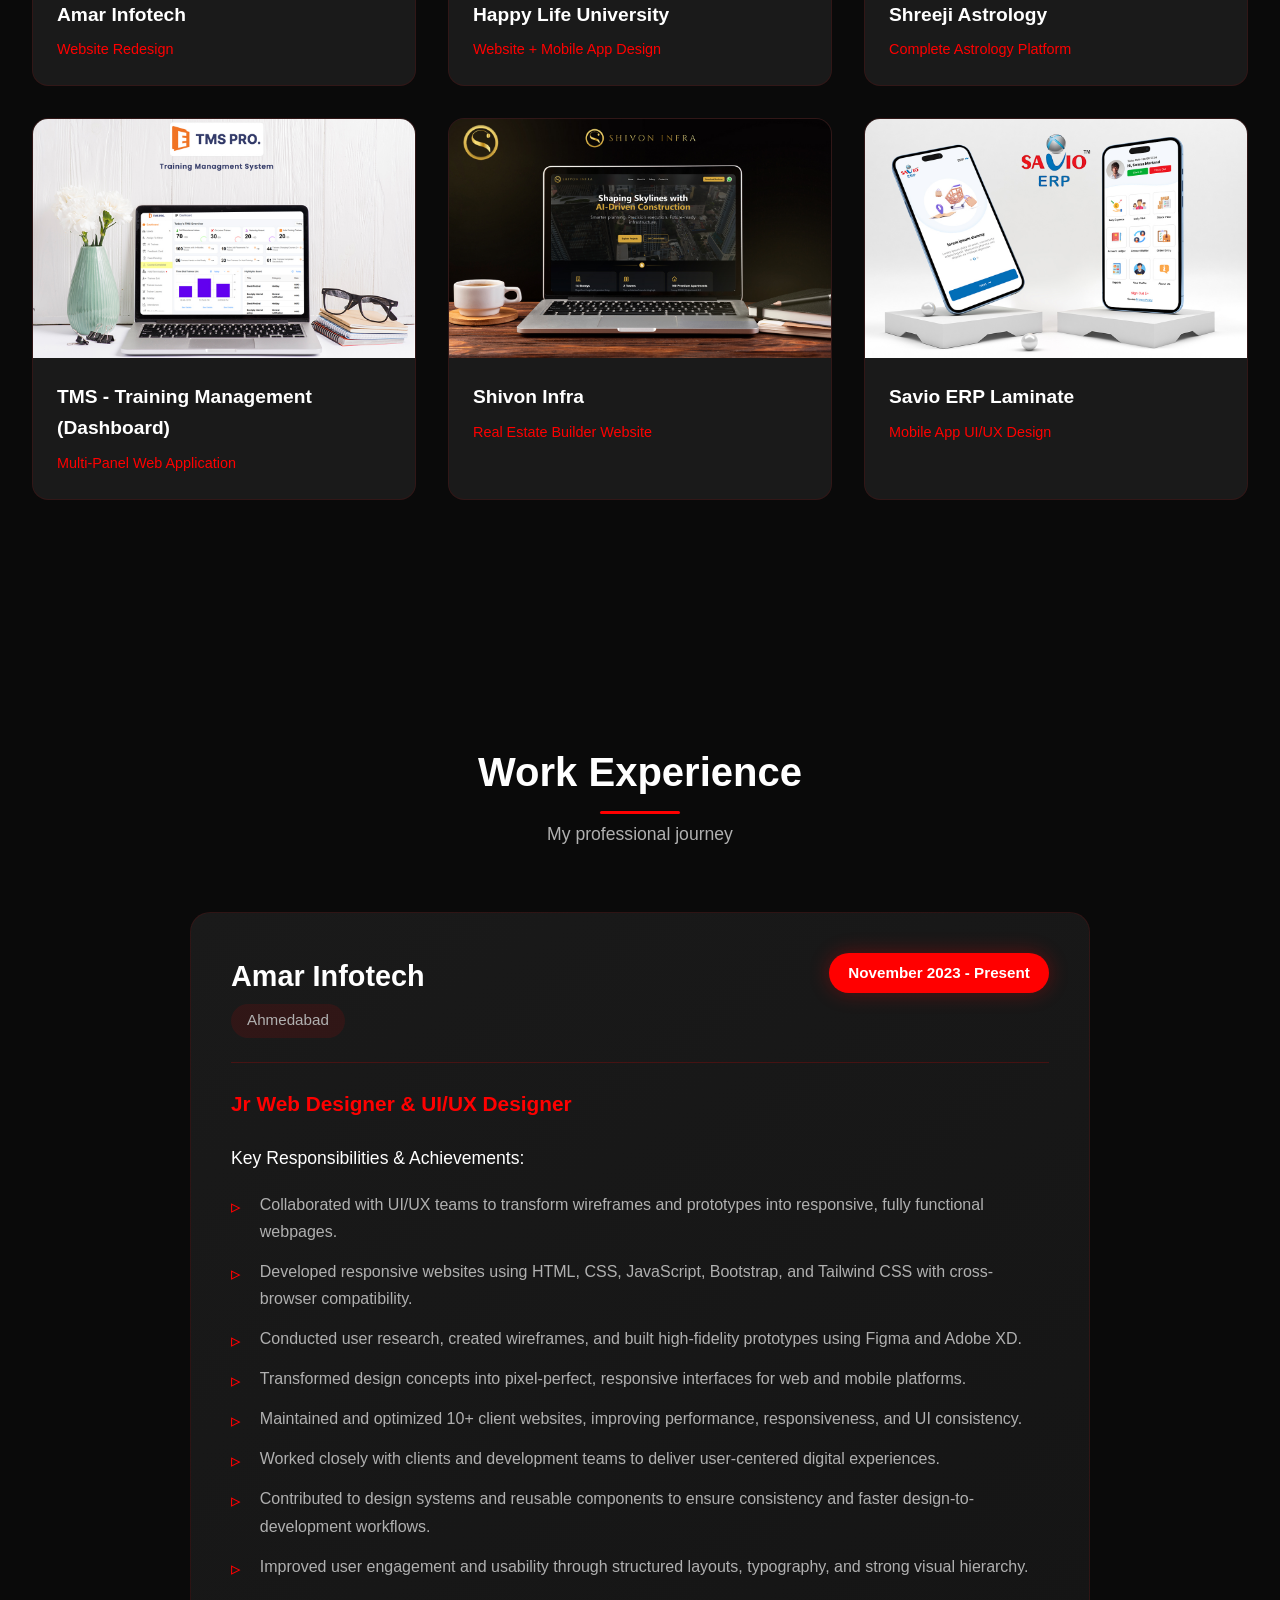
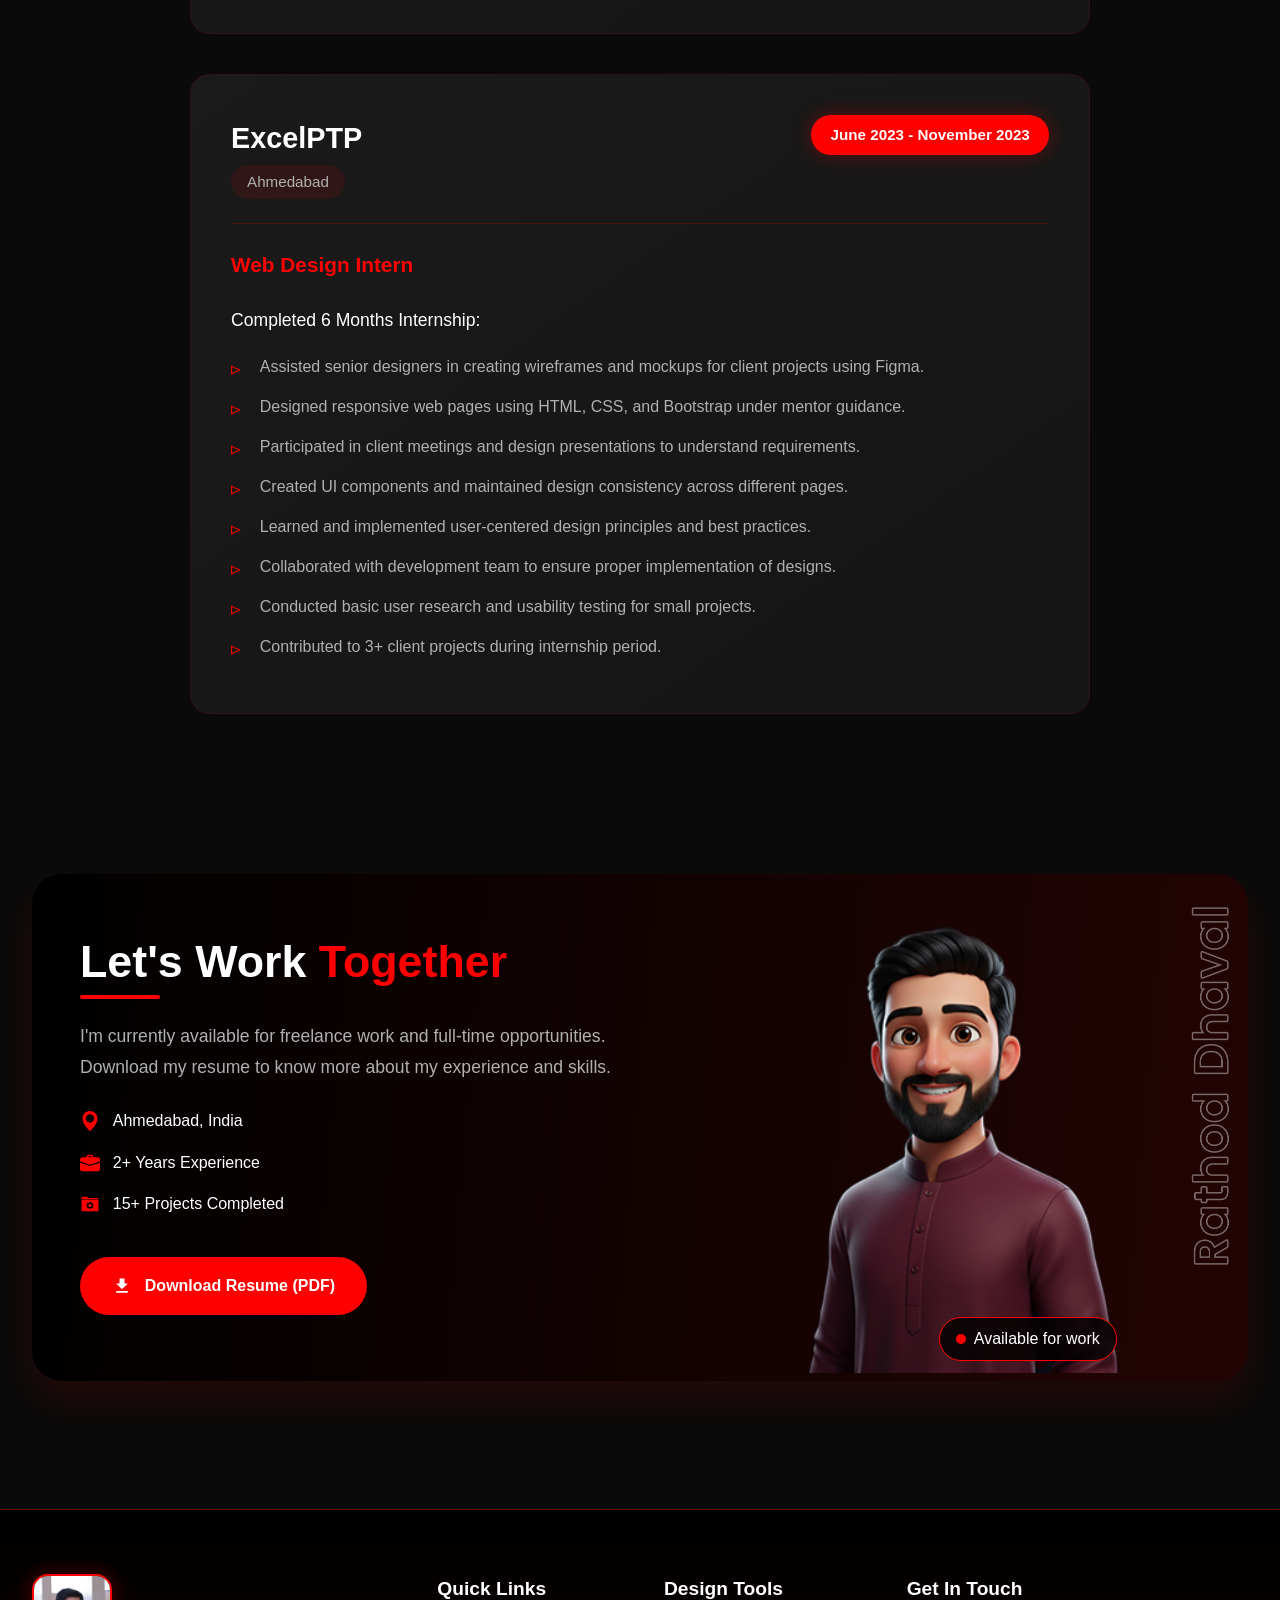
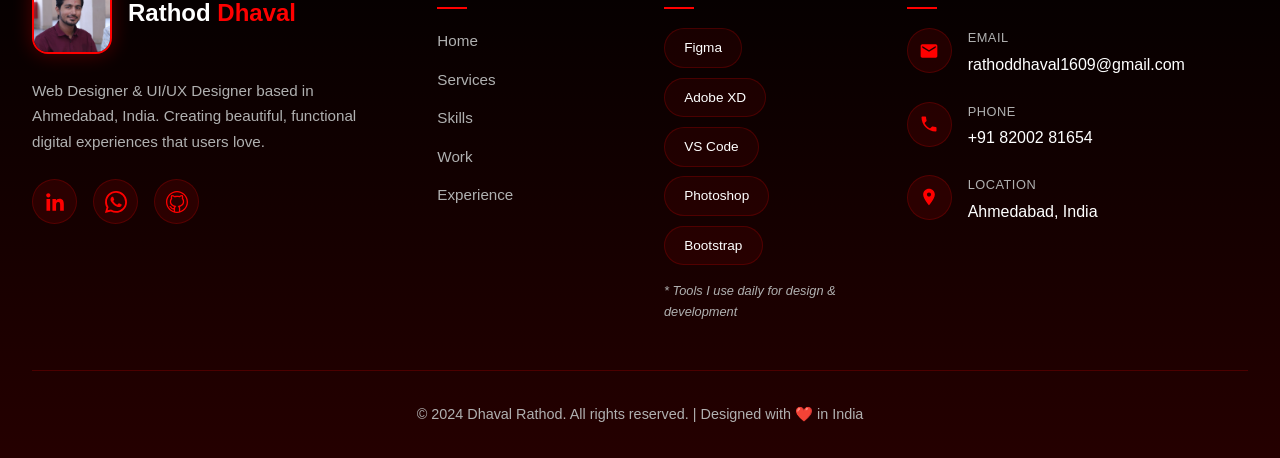
==== commit d995710d: "footer done" ====
--- a/index.html
+++ b/index.html
@@ -670,119 +670,121 @@
     </main>
 
     <!-- ========== FOOTER SECTION ========== -->
-    <footer class="footer" id="contact">
-        <div class="container">
-            <div class="footer-grid">
-                <!-- Column 1 - Profile (2fr) -->
-                <div class="footer-col footer-col-profile">
-                    <div class="footer-profile">
-                        <div class="footer-profile-image-wrapper">
-                            <img src="img/dd.jpg" alt="Dhaval Rathod" class="footer-profile-image" loading="lazy">
-                        </div>
-                        <h3 class="footer-profile-name">Rathod <span>Dhaval</span></h3>
-                    </div>
+    <!-- ========== FOOTER SECTION ========== -->
+<footer class="footer" id="contact">
+    <div class="container">
+        <div class="footer-grid">
+            <!-- Column 1 - Profile (2fr) -->
+            <div class="footer-col footer-col-profile">
+                <div class="footer-profile">
+                    <div class="footer-profile-image-wrapper">
+                        <img src="img/dd.jpg" alt="Dhaval Rathod" class="footer-profile-image" loading="lazy">
+                    </div>
+                    <h3 class="footer-profile-name">Rathod <span>Dhaval</span></h3>
+                </div>
+                
+                <p class="footer-profile-bio">
+                    Web Designer & UI/UX Designer based in Ahmedabad, India. Creating beautiful, functional digital experiences that users love.
+                </p>
+                
+                <div class="footer-social">
+                    <!-- LinkedIn -->
+                    <a href="https://linkedin.com/in/rathod-dhaval-57a87a1b6" target="_blank" rel="noopener noreferrer" class="social-icon" title="LinkedIn" aria-label="Visit LinkedIn profile">
+                        <svg xmlns="http://www.w3.org/2000/svg" viewBox="0 0 100 100">
+                            <path d="M90 90V60.7c0-14.4-3.1-25.4-19.9-25.4-8.1 0-13.5 4.4-15.7 8.6h-.2v-7.3H38.3V90h16.6V63.5c0-7 1.3-13.7 9.9-13.7 8.5 0 8.6 7.9 8.6 14.1v26H90zM11.3 36.6h16.6V90H11.3zM19.6 10c-5.3 0-9.6 4.3-9.6 9.6s4.3 9.7 9.6 9.7 9.6-4.4 9.6-9.7-4.3-9.6-9.6-9.6z"/>
+                        </svg>
+                    </a>
                     
-                    <p class="footer-profile-bio">
-                        Web Designer & UI/UX Designer based in Ahmedabad, India. Creating beautiful, functional digital experiences that users love.
-                    </p>
+                    <!-- WhatsApp -->
+                    <a href="https://wa.me/918200281654?text=Hi%20Dhaval,%20I'm%20interested%20in%20your%20work" target="_blank" rel="noopener noreferrer" class="social-icon" title="WhatsApp" aria-label="Send WhatsApp message">
+                        <svg xmlns="http://www.w3.org/2000/svg" viewBox="0 0 24 24">
+                            <path d="m17.507 14.307-.009.075c-2.199-1.096-2.429-1.242-2.713-.816-.197.295-.771.964-.944 1.162-.175.195-.349.21-.646.075-.3-.15-1.263-.465-2.403-1.485-.888-.795-1.484-1.77-1.66-2.07-.293-.506.32-.578.878-1.634.1-.21.049-.375-.025-.524-.075-.15-.672-1.62-.922-2.206-.24-.584-.487-.51-.672-.51-.576-.05-.997-.042-1.368.344-1.614 1.774-1.207 3.604.174 5.55 2.714 3.552 4.16 4.206 6.804 5.114.714.227 1.365.195 1.88.121.574-.091 1.767-.721 2.016-1.426.255-.705.255-1.29.18-1.425-.074-.135-.27-.21-.57-.345z"/>
+                            <path d="M20.52 3.449C12.831-3.984.106 1.407.101 11.893c0 2.096.549 4.14 1.595 5.945L0 24l6.335-1.652c7.905 4.27 17.661-1.4 17.665-10.449 0-3.176-1.24-6.165-3.495-8.411zm1.482 8.417c-.006 7.633-8.385 12.4-15.012 8.504l-.36-.214-3.75.975 1.005-3.645-.239-.375c-4.124-6.565.614-15.145 8.426-15.145a9.865 9.865 0 0 1 7.021 2.91 9.788 9.788 0 0 1 2.909 6.99z"/>
+                        </svg>
+                    </a>
                     
-                    <div class="footer-social">
-                        <a href="https://linkedin.com/in/rathod-dhaval-57a87a1b6" target="_blank" rel="noopener noreferrer" class="social-icon linkedin" title="LinkedIn" aria-label="Visit LinkedIn profile">
-                            <svg viewBox="0 0 24 24" width="20" height="20" aria-hidden="true">
-                                <path d="M22 12c0-5.523-4.477-10-10-10S2 6.477 2 12c0 4.991 3.657 9.128 8.438 9.879v-6.99h-2.54V12h2.54V9.797c0-2.506 1.492-3.89 3.777-3.89 1.094 0 2.238.195 2.238.195v2.46h-1.26c-1.243 0-1.63.771-1.63 1.562V12h2.773l-.443 2.89h-2.33v6.99C18.343 21.128 22 16.991 22 12z"/>
-                            </svg>
-                        </a>
-                        <a href="https://instagram.com" target="_blank" rel="noopener noreferrer" class="social-icon instagram" title="Instagram" aria-label="Visit Instagram profile">
-                            <svg viewBox="0 0 24 24" width="20" height="20" aria-hidden="true">
-                                <path d="M12 2.163c3.204 0 3.584.012 4.85.07 3.252.148 4.771 1.691 4.919 4.919.058 1.265.069 1.645.069 4.849 0 3.205-.012 3.584-.069 4.849-.149 3.225-1.664 4.771-4.919 4.919-1.266.058-1.644.07-4.85.07-3.204 0-3.584-.012-4.849-.07-3.26-.149-4.771-1.699-4.919-4.92-.058-1.265-.07-1.644-.07-4.849 0-3.204.013-3.583.07-4.849.149-3.227 1.664-4.771 4.919-4.919 1.266-.057 1.645-.069 4.849-.069zm0-2.163c-3.259 0-3.667.014-4.947.072-4.358.2-6.78 2.618-6.98 6.98-.059 1.281-.073 1.689-.073 4.948 0 3.259.014 3.668.072 4.948.2 4.358 2.618 6.78 6.98 6.98 1.281.058 1.689.072 4.948.072 3.259 0 3.668-.014 4.948-.072 4.354-.2 6.782-2.618 6.979-6.98.059-1.28.073-1.689.073-4.948 0-3.259-.014-3.667-.072-4.947-.196-4.354-2.617-6.78-6.979-6.98-1.281-.059-1.69-.073-4.949-.073zM5.838 12a6.162 6.162 0 1112.324 0 6.162 6.162 0 01-12.324 0zM12 16a4 4 0 110-8 4 4 0 010 8zm4.965-10.405a1.44 1.44 0 112.881.001 1.44 1.44 0 01-2.881-.001z"/>
-                            </svg>
-                        </a>
-                        <a href="https://wa.me/919876543210?text=Hi%20Dhaval,%20I'm%20interested%20in%20your%20work" target="_blank" rel="noopener noreferrer" class="social-icon whatsapp" title="WhatsApp" aria-label="Send WhatsApp message">
-                            <svg viewBox="0 0 24 24" width="20" height="20" aria-hidden="true">
-                                <path d="M19.077 4.928C17.191 3.041 14.683 2 12.006 2 6.798 2 2.536 6.17 2.532 11.38c-.001 1.736.454 3.434 1.317 4.932L2.5 21.5l5.312-1.302c1.448.787 3.067 1.202 4.72 1.202h.004c5.204 0 9.47-4.172 9.474-9.383.002-2.508-.974-4.87-2.861-6.757zM12.022 19.875h-.003c-1.485 0-2.941-.4-4.205-1.155l-.302-.18-3.152.826.842-3.083-.197-.314a8.288 8.288 0 0 1-1.272-4.423c.004-4.554 3.712-8.262 8.274-8.262 2.21 0 4.285.862 5.848 2.428a8.22 8.22 0 0 1 2.422 5.87c-.004 4.555-3.712 8.262-8.272 8.262zm4.54-6.196c-.248-.124-1.468-.724-1.695-.807-.227-.083-.392-.124-.557.124-.165.248-.642.807-.787.972-.145.165-.29.186-.538.062-.893-.436-1.464-.777-2.06-1.315-.775-.698-1.299-1.54-1.452-1.804-.145-.248-.015-.382.11-.506.11-.11.248-.29.372-.435.124-.145.165-.248.248-.414.083-.165.041-.31-.021-.434-.062-.124-.557-1.34-.763-1.835-.2-.482-.403-.416-.557-.424-.144-.008-.31-.008-.476-.008-.165 0-.434.062-.661.31-.227.249-.868.849-.868 2.072 0 1.222.89 2.402 1.014 2.568.124.166 1.71 2.614 4.145 3.584.579.23 1.031.368 1.383.471.582.173 1.111.149 1.53.09.467-.066 1.438-.588 1.641-1.156.203-.568.203-1.055.142-1.156-.062-.103-.227-.166-.476-.29z"/>
-                            </svg>
-                        </a>
-                        <a href="https://github.com" target="_blank" rel="noopener noreferrer" class="social-icon github" title="GitHub" aria-label="Visit GitHub profile">
-                            <svg viewBox="0 0 24 24" width="20" height="20" aria-hidden="true">
-                                <path d="M12 2C6.477 2 2 6.477 2 12c0 4.419 2.865 8.166 6.839 9.489.5.092.682-.217.682-.482 0-.237-.008-.866-.013-1.7-2.782.603-3.369-1.34-3.369-1.34-.454-1.156-1.11-1.462-1.11-1.462-.908-.62.069-.608.069-.608 1.003.07 1.531 1.03 1.531 1.03.892 1.529 2.341 1.087 2.91.832.092-.647.35-1.088.636-1.338-2.22-.253-4.555-1.11-4.555-4.943 0-1.091.39-1.984 1.03-2.682-.103-.253-.447-1.27.098-2.646 0 0 .84-.269 2.75 1.025.8-.223 1.65-.334 2.5-.334.85 0 1.7.111 2.5.334 1.91-1.294 2.75-1.025 2.75-1.025.545 1.376.201 2.393.099 2.646.64.698 1.03 1.591 1.03 2.682 0 3.841-2.337 4.687-4.565 4.935.359.309.678.919.678 1.852 0 1.336-.012 2.415-.012 2.743 0 .267.18.578.688.48C19.138 20.161 22 16.418 22 12c0-5.523-4.477-10-10-10z"/>
-                            </svg>
-                        </a>
-                    </div>
-                </div>
-
-                <!-- Column 2 - Quick Links (1fr) -->
-                <div class="footer-col">
-                    <h3 class="footer-title">Quick Links</h3>
-                    <ul class="footer-links">
-                        <li><a href="#home">Home</a></li>
-                        <li><a href="#services">Services</a></li>
-                        <li><a href="#skills">Skills</a></li>
-                        <li><a href="#work">Work</a></li>
-                        <li><a href="#experience">Experience</a></li>
-                    </ul>
-                </div>
-
-                <!-- Column 3 - Design Tools I Use (1fr) -->
-                <div class="footer-col">
-                    <h3 class="footer-title">Design Tools</h3>
-                    <div class="tools-grid">
-                        <span class="tool-tag">Figma</span>
-                        <span class="tool-tag">Adobe XD</span>
-                        <span class="tool-tag">VS Code</span>
-                        <span class="tool-tag">Photoshop</span>
-                        <span class="tool-tag">Bootstrap</span>
-                    </div>
-                    <p class="tools-note">* Tools I use daily for design & development</p>
-                </div>
-
-                <!-- Column 4 - Contact Info (2fr) -->
-                <div class="footer-col footer-col-contact">
-                    <h3 class="footer-title">Get In Touch</h3>
-                    
-                    <div class="footer-contact-item">
-                        <div class="contact-icon">
-                            <svg viewBox="0 0 24 24" width="20" height="20" aria-hidden="true">
-                                <path d="M20 4H4c-1.1 0-2 .9-2 2v12c0 1.1.9 2 2 2h16c1.1 0 2-.9 2-2V6c0-1.1-.9-2-2-2zm0 4l-8 5-8-5V6l8 5 8-5v2z"/>
-                            </svg>
-                        </div>
-                        <div class="contact-info">
-                            <span class="contact-label">Email</span>
-                            <a href="mailto:rathoddhaval1609@gmail.com" class="contact-value">rathoddhaval1609@gmail.com</a>
-                        </div>
-                    </div>
-
-                    <div class="footer-contact-item">
-                        <div class="contact-icon">
-                            <svg viewBox="0 0 24 24" width="20" height="20" aria-hidden="true">
-                                <path d="M6.62 10.79c1.44 2.83 3.76 5.14 6.59 6.59l2.2-2.2c.27-.27.67-.36 1.02-.24 1.12.37 2.33.57 3.57.57.55 0 1 .45 1 1V20c0 .55-.45 1-1 1-9.39 0-17-7.61-17-17 0-.55.45-1 1-1h3.5c.55 0 1 .45 1 1 0 1.25.2 2.45.57 3.57.11.35.03.74-.25 1.02l-2.2 2.2z"/>
-                            </svg>
-                        </div>
-                        <div class="contact-info">
-                            <span class="contact-label">Phone</span>
-                            <a href="tel:+919876543210" class="contact-value">+91 98765 43210</a>
-                        </div>
-                    </div>
-
-                    <div class="footer-contact-item">
-                        <div class="contact-icon">
-                            <svg viewBox="0 0 24 24" width="20" height="20" aria-hidden="true">
-                                <path d="M12 2C8.13 2 5 5.13 5 9c0 5.25 7 13 7 13s7-7.75 7-13c0-3.87-3.13-7-7-7zm0 9.5c-1.38 0-2.5-1.12-2.5-2.5s1.12-2.5 2.5-2.5 2.5 1.12 2.5 2.5-1.12 2.5-2.5 2.5z"/>
-                            </svg>
-                        </div>
-                        <div class="contact-info">
-                            <span class="contact-label">Location</span>
-                            <span class="contact-value">Ahmedabad, India</span>
-                        </div>
-                    </div>
-                </div>
-            </div>
-
-            <!-- Copyright -->
-            <div class="footer-bottom">
-                <p>© 2024 Dhaval Rathod. All rights reserved. | Designed with <span class="heart" aria-hidden="true">❤️</span> in India</p>
+                    <!-- GitHub -->
+                    <a href="https://github.com" target="_blank" rel="noopener noreferrer" class="social-icon" title="GitHub" aria-label="Visit GitHub profile">
+                        <svg xmlns="http://www.w3.org/2000/svg" viewBox="0 0 512 512">
+                            <path d="M256 0C115.3 0 0 116.3 0 257c0 139.883 114.25 255 256 255 141.574 0 256-114.945 256-255C512 116.3 396.7 0 256 0zm45 477.5c-14.398 3-29.7 4.5-45 4.5s-30.602-1.5-45-4.5v-70.2c0-16.8 4.5-22.8 10.5-30.902 3.055-3.492 4.898-6.625 18.598-27.296L217 345.5c-59.402-8.7-82.8-39.602-92.102-63.602-12-32.097-5.699-72.3 15.903-97.796 3.3-3.903 6-10.504 3.601-17.403-4.504-13.8-3.902-35.699-.902-44.101 15.906 2.273 32.262 13.668 45.902 21.902 6.286 3.668 9.582 2.7 12.598 3 10.96-2.281 28.059-7.8 54.3-7.8 16.2 0 33.302 2.398 50.102 7.198 3.004-.07 7.832 2.485 16.2-2.398 14.257-8.687 30.058-19.691 45.898-21.902 3 8.402 3.602 30.3-.898 44.101-2.403 6.899.296 13.5 3.601 17.403 21.598 25.5 27.899 65.699 15.899 97.796-9.301 24-32.7 54.903-92.102 63.602l-23.098 3.602c14.16 21.367 15.653 23.93 18.602 27.296C296.5 384.5 301 390.5 301 407.301zm30-8.7v-61.5c0-17.1-3.602-28.5-8.402-36.902 45.601-12.296 78.004-39.3 92.402-78 15.3-40.796 8.402-89.398-17.102-123 4.504-20.097 4.504-52.199-6.296-67.199C386.8 95.602 380.199 92 371.8 92h-.301c-23.262 1.258-41.57 12.973-61.2 24.898-18-4.8-36.3-7.199-54.6-7.199-18.598 0-37.2 2.7-53.696 7.2C181.34 104.437 163.207 93.226 139.3 92c-7.5 0-14.102 3.602-18.903 10.2-10.796 15-10.796 47.1-6.296 67.198-25.504 33.602-32.403 82.5-17.102 123 14.398 38.7 46.8 65.704 92.402 78-3.722 6.512-6.668 14.915-7.828 26.286-9.21 3.175-17.199 4.21-24.629 2.027-7.836-2.316-13.941-7.547-19.246-16.469-11.914-20.015-32.207-36.355-55.312-34.23l2.636 29.883c10.7-.98 21.348 10.34 26.88 19.671 9.124 15.368 21.417 25.446 36.546 29.914 11.23 3.31 21.496 3.23 32.551.872V468.8C93.7 438.199 30 354.8 30 257 30 132.8 131.8 30 256 30s226 102.8 226 227c0 97.8-63.7 181.2-151 211.8z"/>
+                        </svg>
+                    </a>
+                </div>
+            </div>
+
+            <!-- Column 2 - Quick Links (1fr) -->
+            <div class="footer-col">
+                <h3 class="footer-title">Quick Links</h3>
+                <ul class="footer-links">
+                    <li><a href="#home">Home</a></li>
+                    <li><a href="#services">Services</a></li>
+                    <li><a href="#skills">Skills</a></li>
+                    <li><a href="#work">Work</a></li>
+                    <li><a href="#experience">Experience</a></li>
+                </ul>
+            </div>
+
+            <!-- Column 3 - Design Tools I Use (1fr) -->
+            <div class="footer-col">
+                <h3 class="footer-title">Design Tools</h3>
+                <div class="tools-grid">
+                    <span class="tool-tag">Figma</span>
+                    <span class="tool-tag">Adobe XD</span>
+                    <span class="tool-tag">VS Code</span>
+                    <span class="tool-tag">Photoshop</span>
+                    <span class="tool-tag">Bootstrap</span>
+                </div>
+                <p class="tools-note">* Tools I use daily for design & development</p>
+            </div>
+
+            <!-- Column 4 - Contact Info (2fr) -->
+            <div class="footer-col footer-col-contact">
+                <h3 class="footer-title">Get In Touch</h3>
+                
+                <div class="footer-contact-item">
+                    <div class="contact-icon">
+                        <svg viewBox="0 0 24 24" width="20" height="20" aria-hidden="true">
+                            <path d="M20 4H4c-1.1 0-2 .9-2 2v12c0 1.1.9 2 2 2h16c1.1 0 2-.9 2-2V6c0-1.1-.9-2-2-2zm0 4l-8 5-8-5V6l8 5 8-5v2z"/>
+                        </svg>
+                    </div>
+                    <div class="contact-info">
+                        <span class="contact-label">Email</span>
+                        <a href="mailto:rathoddhaval1609@gmail.com" class="contact-value">rathoddhaval1609@gmail.com</a>
+                    </div>
+                </div>
+
+                <div class="footer-contact-item">
+                    <div class="contact-icon">
+                        <svg viewBox="0 0 24 24" width="20" height="20" aria-hidden="true">
+                            <path d="M6.62 10.79c1.44 2.83 3.76 5.14 6.59 6.59l2.2-2.2c.27-.27.67-.36 1.02-.24 1.12.37 2.33.57 3.57.57.55 0 1 .45 1 1V20c0 .55-.45 1-1 1-9.39 0-17-7.61-17-17 0-.55.45-1 1-1h3.5c.55 0 1 .45 1 1 0 1.25.2 2.45.57 3.57.11.35.03.74-.25 1.02l-2.2 2.2z"/>
+                        </svg>
+                    </div>
+                    <div class="contact-info">
+                        <span class="contact-label">Phone</span>
+                        <a href="tel:+918200281654" class="contact-value">+91 82002 81654</a>
+                    </div>
+                </div>
+
+                <div class="footer-contact-item">
+                    <div class="contact-icon">
+                        <svg viewBox="0 0 24 24" width="20" height="20" aria-hidden="true">
+                            <path d="M12 2C8.13 2 5 5.13 5 9c0 5.25 7 13 7 13s7-7.75 7-13c0-3.87-3.13-7-7-7zm0 9.5c-1.38 0-2.5-1.12-2.5-2.5s1.12-2.5 2.5-2.5 2.5 1.12 2.5 2.5-1.12 2.5-2.5 2.5z"/>
+                        </svg>
+                    </div>
+                    <div class="contact-info">
+                        <span class="contact-label">Location</span>
+                        <span class="contact-value">Ahmedabad, India</span>
+                    </div>
+                </div>
             </div>
         </div>
-    </footer>
+
+        <!-- Copyright -->
+        <div class="footer-bottom">
+            <p>© 2024 Dhaval Rathod. All rights reserved. | Designed with <span class="heart" aria-hidden="true">❤️</span> in India</p>
+        </div>
+    </div>
+</footer>
 
     <!-- ========== MODALS FOR PROJECTS ========== -->
     
@@ -1029,10 +1031,7 @@
                     </div>
                         
                         <div class="modal-project-buttons">
-                            <a href="#" class="modal-project-btn">Figma Mobile</a>
-                            <a href="#" class="modal-project-btn">Figma Web</a>
-                            <a href="#" class="modal-project-btn">Live Website</a>
-                            <a href="#" class="modal-project-btn">Live App</a>
+                            <a href="https://shivon.mydemoapp.us/" target="_blank" class="modal-project-btn">Live Website</a>
                         </div>
                     </div>
                 </div>
@@ -1083,19 +1082,30 @@
                     </div>
                         
                         <div class="modal-project-buttons">
-                            <a href="#" class="modal-project-btn">Figma Mobile</a>
-                            <a href="#" class="modal-project-btn">Figma Web</a>
-                            <a href="#" class="modal-project-btn">Live Website</a>
-                            <a href="#" class="modal-project-btn">Live App</a>
+                            <a href="https://www.figma.com/design/pA0oXfLVRBIgrj2COfo8cY/Savio?node-id=0-1&t=oErK19S7DbORqCg6-1" target="_blank" class="modal-project-btn">Figma Mobile</a>
+                            <a href="https://play.google.com/store/apps/details?id=com.savio.lamination.erp&pcampaignid=web_share" target="_blank" class="modal-project-btn">Live App</a>
                         </div>
                     </div>
                 </div>
             </div>
         </div>
     </div>
+    <!-- ========== SCROLL TO TOP BUTTON - ATTRACTIVE ========== -->
+<div class="scroll-top-btn" id="scrollTopBtn">
+    <div class="btn-circle">
+        <div class="btn-progress"></div>
+        <div class="btn-icon">
+            <svg viewBox="0 0 24 24" width="24" height="24">
+                <path d="M7.41 15.41L12 10.83l4.59 4.58L18 14l-6-6-6 6z"/>
+            </svg>
+        </div>
+    </div>
+    <span class="btn-percentage" id="scrollPercentage">0%</span>
+</div>
 
     <!-- ========== SCRIPTS ========== -->
     <script src="script.js" defer></script>
+    
 </body>
 
 </html>
--- a/style.css
+++ b/style.css
@@ -1014,6 +1014,7 @@
 .portfolio-category {
     font-size: 0.9rem;
     color: var(--pure-red);
+    font-weight: 500;
 }
 
 /* ========== MODAL STYLES ========== */
@@ -1529,12 +1530,14 @@
 }
 
 /* ========== FOOTER SECTION ========== */
+/* ========== FOOTER SECTION ========== */
 .footer {
     background: linear-gradient(180deg, #000000 0%, #250000 100%);
     padding: 4rem 0 2rem;
     margin-top: 4rem;
     position: relative;
     z-index: 2;
+    border-top: 1px solid rgba(255, 0, 0, 0.3);
 }
 
 .footer-grid {
@@ -1544,6 +1547,7 @@
     margin-bottom: 3rem;
 }
 
+/* ===== Column 1 - Profile ===== */
 .footer-col-profile {
     padding-right: 1rem;
 }
@@ -1561,6 +1565,13 @@
     border-radius: 20%;
     overflow: hidden;
     box-shadow: 0 0 20px rgba(255, 0, 0, 0.3);
+    border: 2px solid var(--pure-red);
+    transition: all 0.3s ease;
+}
+
+.footer-profile-image-wrapper:hover {
+    transform: scale(1.05);
+    box-shadow: 0 0 30px rgba(255, 0, 0, 0.6);
 }
 
 .footer-profile-image {
@@ -1574,7 +1585,8 @@
     font-weight: 700;
     color: var(--text-white);
 }
-.footer-profile-name span{
+
+.footer-profile-name span {
     color: var(--pure-red);
 }
 
@@ -1585,6 +1597,7 @@
     font-size: 0.95rem;
 }
 
+/* ===== Social Icons - UPDATED ===== */
 .footer-social {
     display: flex;
     gap: 1rem;
@@ -1592,8 +1605,8 @@
 }
 
 .social-icon {
-    width: 40px;
-    height: 40px;
+    width: 45px;
+    height: 45px;
     background: rgba(255, 0, 0, 0.1);
     border-radius: 50%;
     display: flex;
@@ -1601,39 +1614,36 @@
     justify-content: center;
     transition: all 0.3s ease;
     text-decoration: none;
+    border: 1px solid rgba(255, 0, 0, 0.2);
 }
 
 .social-icon svg {
-    width: 20px;
-    height: 20px;
+    width: 22px;
+    height: 22px;
     fill: var(--pure-red);
     transition: all 0.3s ease;
 }
 
+/* ALL social icons turn RED on hover */
 .social-icon:hover {
-    transform: translateY(-3px);
-}
-
-.social-icon.linkedin:hover {
-    background: #0077b5;
-}
-
-.social-icon.instagram:hover {
-    background: #e4405f;
-}
-
-.social-icon.whatsapp:hover {
-    background: #25d366;
-}
-
+    background: var(--pure-red) !important;
+    transform: translateY(-5px) scale(1.1);
+    box-shadow: 0 5px 15px rgba(255, 0, 0, 0.4);
+    border-color: transparent;
+}
+
+.social-icon:hover svg {
+    fill: white !important;
+}
+
+/* Remove individual brand colors */
+.social-icon.linkedin:hover,
+.social-icon.whatsapp:hover,
 .social-icon.github:hover {
-    background: #333;
-}
-
-.social-icon:hover svg {
-    fill: white;
-}
-
+    background: var(--pure-red) !important;
+}
+
+/* ===== Column 2 - Quick Links ===== */
 .footer-title {
     font-size: 1.2rem;
     font-weight: 600;
@@ -1675,6 +1685,7 @@
     transform: translateX(5px);
 }
 
+/* ===== Column 3 - Design Tools ===== */
 .tools-grid {
     display: flex;
     flex-wrap: wrap;
@@ -1685,18 +1696,20 @@
 .tool-tag {
     background: rgb(255 0 0 / 7%);
     color: var(--text-white);
-    padding: 0.4rem 1rem;
-    border-radius: 20px;
+    padding: 0.5rem 1.2rem;
+    border-radius: 30px;
     font-size: 0.85rem;
-    border: 1px solid rgb(255 0 0 / 12%);
+    border: 1px solid rgb(255 0 0 / 20%);
     transition: all 0.3s ease;
     cursor: default;
+    font-weight: 500;
 }
 
 .tool-tag:hover {
     background: var(--pure-red);
-    transform: translateY(-2px);
-    box-shadow: 0 5px 10px rgba(255, 0, 0, 0.3);
+    transform: translateY(-3px);
+    box-shadow: 0 5px 15px rgba(255, 0, 0, 0.4);
+    border-color: transparent;
 }
 
 .tools-note {
@@ -1706,6 +1719,7 @@
     margin-top: 1rem;
 }
 
+/* ===== Column 4 - Contact Info ===== */
 .footer-col-contact {
     padding-left: 1rem;
 }
@@ -1718,8 +1732,8 @@
 }
 
 .contact-icon {
-    width: 40px;
-    height: 40px;
+    width: 45px;
+    height: 45px;
     background: rgba(255, 0, 0, 0.1);
     border-radius: 50%;
     display: flex;
@@ -1727,21 +1741,24 @@
     justify-content: center;
     flex-shrink: 0;
     transition: all 0.3s ease;
+    border: 1px solid rgba(255, 0, 0, 0.2);
 }
 
 .footer-contact-item:hover .contact-icon {
     background: var(--pure-red);
+    transform: scale(1.1);
+    border-color: transparent;
+}
+
+.contact-icon svg {
+    width: 20px;
+    height: 20px;
+    fill: var(--pure-red);
+    transition: all 0.3s ease;
 }
 
 .footer-contact-item:hover .contact-icon svg {
     fill: white;
-}
-
-.contact-icon svg {
-    width: 18px;
-    height: 18px;
-    fill: var(--pure-red);
-    transition: all 0.3s ease;
 }
 
 .contact-info {
@@ -1753,23 +1770,29 @@
     font-size: 0.8rem;
     color: var(--text-gray);
     margin-bottom: 0.2rem;
+    text-transform: uppercase;
+    letter-spacing: 0.5px;
 }
 
 .contact-value {
     color: var(--text-white);
     text-decoration: none;
-    font-size: 0.95rem;
-    transition: color 0.3s ease;
+    font-size: 1rem;
+    font-weight: 500;
+    transition: all 0.3s ease;
     word-break: break-word;
+    display: inline-block;
 }
 
 .contact-value:hover {
     color: var(--pure-red);
-}
-
+    transform: translateX(5px);
+}
+
+/* ===== Footer Bottom ===== */
 .footer-bottom {
     padding-top: 2rem;
-    border-top: 1px solid rgba(255, 255, 255, 0.1);
+    border-top: 1px solid rgba(255, 0, 0, 0.2);
     text-align: center;
     color: var(--text-gray);
     font-size: 0.9rem;
@@ -1781,6 +1804,18 @@
     animation: heartBeat 1.5s infinite;
 }
 
+@keyframes heartBeat {
+    0%, 100% {
+        transform: scale(1);
+    }
+    50% {
+        transform: scale(1.2);
+    }
+}
+
+/* ===== RESPONSIVE ===== */
+
+
 /* ========== CUSTOM SCROLLBAR ========== */
 
 /* For Webkit Browsers (Chrome, Safari, Edge, Opera) */
--- a/responsive.css
+++ b/responsive.css
@@ -395,6 +395,76 @@
     }
     
 }
+@media screen and (max-width: 1024px) {
+    .footer-grid {
+        grid-template-columns: 1.5fr 1fr 1fr 1.5fr;
+        gap: 2rem;
+    }
+}
+
+@media screen and (max-width: 768px) {
+    .footer {
+        padding: 3rem 0 1.5rem;
+    }
+
+    .footer-grid {
+        grid-template-columns: 1fr;
+        gap: 2.5rem;
+    }
+
+    .footer-col-profile {
+        padding-right: 0;
+        text-align: center;
+    }
+
+    .footer-profile {
+        justify-content: center;
+        flex-direction: column;
+        text-align: center;
+    }
+
+    .footer-social {
+        justify-content: center;
+    }
+
+    .footer-title::after {
+        left: 50%;
+        transform: translateX(-50%);
+    }
+
+    .footer-title {
+        display: block;
+        text-align: center;
+    }
+
+    .footer-links {
+        text-align: center;
+    }
+
+    .footer-links a:hover {
+        transform: translateX(0) scale(1.05);
+    }
+
+    .tools-grid {
+        justify-content: center;
+    }
+
+    .tools-note {
+        text-align: center;
+    }
+
+    .footer-col-contact {
+        padding-left: 0;
+    }
+
+    .footer-contact-item {
+        justify-content: center;
+    }
+
+    .contact-info {
+        text-align: left;
+    }
+}
 
 @media screen and (max-width: 768px) {
     .resume-card {
@@ -546,6 +616,32 @@
     .footer-profile {
         flex-direction: column;
         text-align: center;
+    }
+
+    .footer-contact-item {
+        flex-direction: column;
+        align-items: center;
+        text-align: center;
+    }
+
+    .contact-info {
+        text-align: center;
+    }
+
+    .footer-bottom {
+        font-size: 0.8rem;
+    }
+    .footer-profile {
+        gap: 0.8rem;
+    }
+
+    .footer-profile-image-wrapper {
+        width: 70px;
+        height: 70px;
+    }
+
+    .footer-profile-name {
+        font-size: 1.3rem;
     }
 
     .footer-contact-item {
@@ -597,4 +693,194 @@
     .section {
         page-break-inside: avoid;
     }
+}
+
+
+/* ========== ATTRACTIVE SCROLL TO TOP BUTTON ========== */
+.scroll-top-btn {
+    position: fixed;
+    bottom: 30px;
+    right: 30px;
+    display: flex;
+    flex-direction: column;
+    align-items: center;
+    gap: 5px;
+    cursor: pointer;
+    z-index: 1000;
+    opacity: 0;
+    visibility: hidden;
+    transform: translateY(30px) scale(0.8);
+    transition: all 0.5s cubic-bezier(0.175, 0.885, 0.32, 1.275);
+}
+
+.scroll-top-btn.active {
+    opacity: 1;
+    visibility: visible;
+    transform: translateY(0) scale(1);
+}
+
+.btn-circle {
+    position: relative;
+    width: 65px;
+    height: 65px;
+    border-radius: 50%;
+    background: linear-gradient(145deg, #1a1a1a, #0a0a0a);
+    box-shadow: 0 10px 25px rgba(0, 0, 0, 0.5), 
+                0 0 0 2px rgba(255, 0, 0, 0.2),
+                inset 0 2px 5px rgba(255, 255, 255, 0.1);
+    display: flex;
+    align-items: center;
+    justify-content: center;
+    transition: all 0.4s cubic-bezier(0.175, 0.885, 0.32, 1.275);
+    animation: float 3s ease-in-out infinite;
+}
+
+@keyframes float {
+    0%, 100% {
+        transform: translateY(0);
+    }
+    50% {
+        transform: translateY(-8px);
+    }
+}
+
+.scroll-top-btn:hover .btn-circle {
+    transform: scale(1.1);
+    box-shadow: 0 15px 35px rgba(255, 0, 0, 0.4),
+                0 0 0 3px rgba(255, 0, 0, 0.5),
+                inset 0 2px 10px rgba(255, 255, 255, 0.2);
+    animation: none;
+}
+
+.btn-progress {
+    position: absolute;
+    top: -3px;
+    left: -3px;
+    right: -3px;
+    bottom: -3px;
+    border-radius: 50%;
+    background: conic-gradient(
+        from 0deg,
+        var(--pure-red) 0deg,
+        #ff6666 90deg,
+        #ff3333 180deg,
+        var(--pure-red) 270deg,
+        var(--pure-red) 360deg
+    );
+    -webkit-mask: radial-gradient(transparent 60%, black 61%);
+    mask: radial-gradient(transparent 60%, black 61%);
+    opacity: 0.8;
+    transition: transform 0.5s ease;
+}
+
+.btn-icon {
+    position: relative;
+    width: 45px;
+    height: 45px;
+    background: linear-gradient(145deg, #2a2a2a, #1a1a1a);
+    border-radius: 50%;
+    display: flex;
+    align-items: center;
+    justify-content: center;
+    box-shadow: inset 0 2px 5px rgba(0, 0, 0, 0.5), 0 2px 5px rgba(255, 255, 255, 0.1);
+    z-index: 2;
+    transition: all 0.4s ease;
+}
+
+.btn-icon svg {
+    width: 28px;
+    height: 28px;
+    fill: var(--pure-red);
+    filter: drop-shadow(0 0 5px rgba(255, 0, 0, 0.5));
+    transition: all 0.4s cubic-bezier(0.68, -0.55, 0.265, 1.55);
+}
+
+.scroll-top-btn:hover .btn-icon svg {
+    transform: translateY(-5px) scale(1.1);
+    fill: white;
+    filter: drop-shadow(0 0 10px rgba(255, 255, 255, 0.5));
+}
+
+.btn-percentage {
+    color: var(--pure-red);
+    font-size: 0.8rem;
+    font-weight: 700;
+    background: rgba(10, 10, 10, 0.8);
+    backdrop-filter: blur(5px);
+    padding: 3px 8px;
+    border-radius: 20px;
+    border: 1px solid rgba(255, 0, 0, 0.3);
+    box-shadow: 0 5px 15px rgba(0, 0, 0, 0.3);
+    transition: all 0.4s ease;
+    letter-spacing: 0.5px;
+}
+
+.scroll-top-btn:hover .btn-percentage {
+    background: var(--pure-red);
+    color: white;
+    transform: translateY(-2px);
+    box-shadow: 0 5px 20px rgba(255, 0, 0, 0.5);
+}
+
+/* Ripple effect on click */
+.btn-circle::after {
+    content: '';
+    position: absolute;
+    top: 50%;
+    left: 50%;
+    width: 100%;
+    height: 100%;
+    border-radius: 50%;
+    background: rgba(255, 0, 0, 0.3);
+    transform: translate(-50%, -50%) scale(0);
+    opacity: 0;
+    transition: all 0.5s ease;
+    z-index: -1;
+}
+
+.scroll-top-btn:active .btn-circle::after {
+    transform: translate(-50%, -50%) scale(1.5);
+    opacity: 0;
+    transition: 0s;
+}
+
+/* For mobile devices */
+@media screen and (max-width: 768px) {
+    .scroll-top-btn {
+        bottom: 20px;
+        right: 20px;
+    }
+    
+    .btn-circle {
+        width: 55px;
+        height: 55px;
+    }
+    
+    .btn-icon {
+        width: 38px;
+        height: 38px;
+    }
+    
+    .btn-icon svg {
+        width: 22px;
+        height: 22px;
+    }
+    
+    .btn-percentage {
+        font-size: 0.7rem;
+    }
+}
+
+/* Optional: Glow effect */
+@keyframes glow {
+    0%, 100% {
+        box-shadow: 0 0 15px rgba(255, 0, 0, 0.3);
+    }
+    50% {
+        box-shadow: 0 0 30px rgba(255, 0, 0, 0.7);
+    }
+}
+
+.scroll-top-btn.active .btn-circle {
+    animation: float 3s ease-in-out infinite, glow 2s ease-in-out infinite;
 }
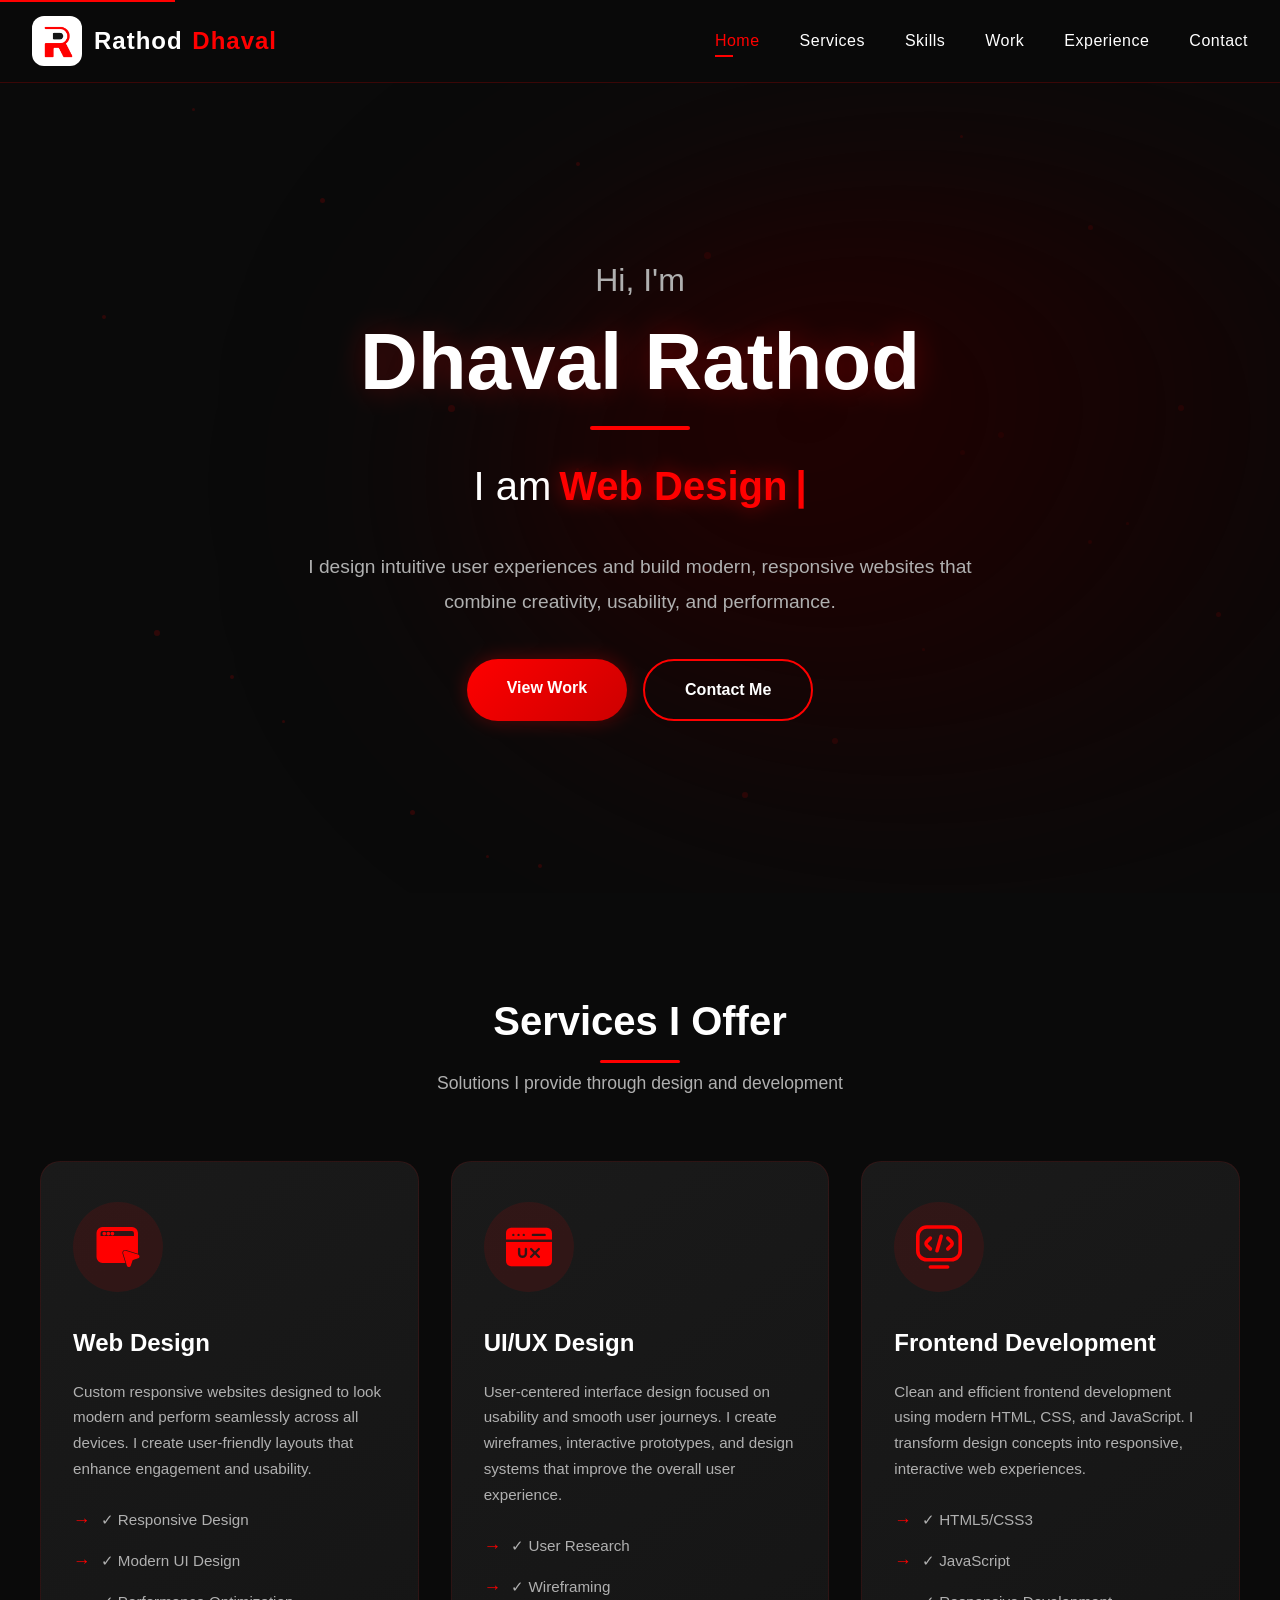
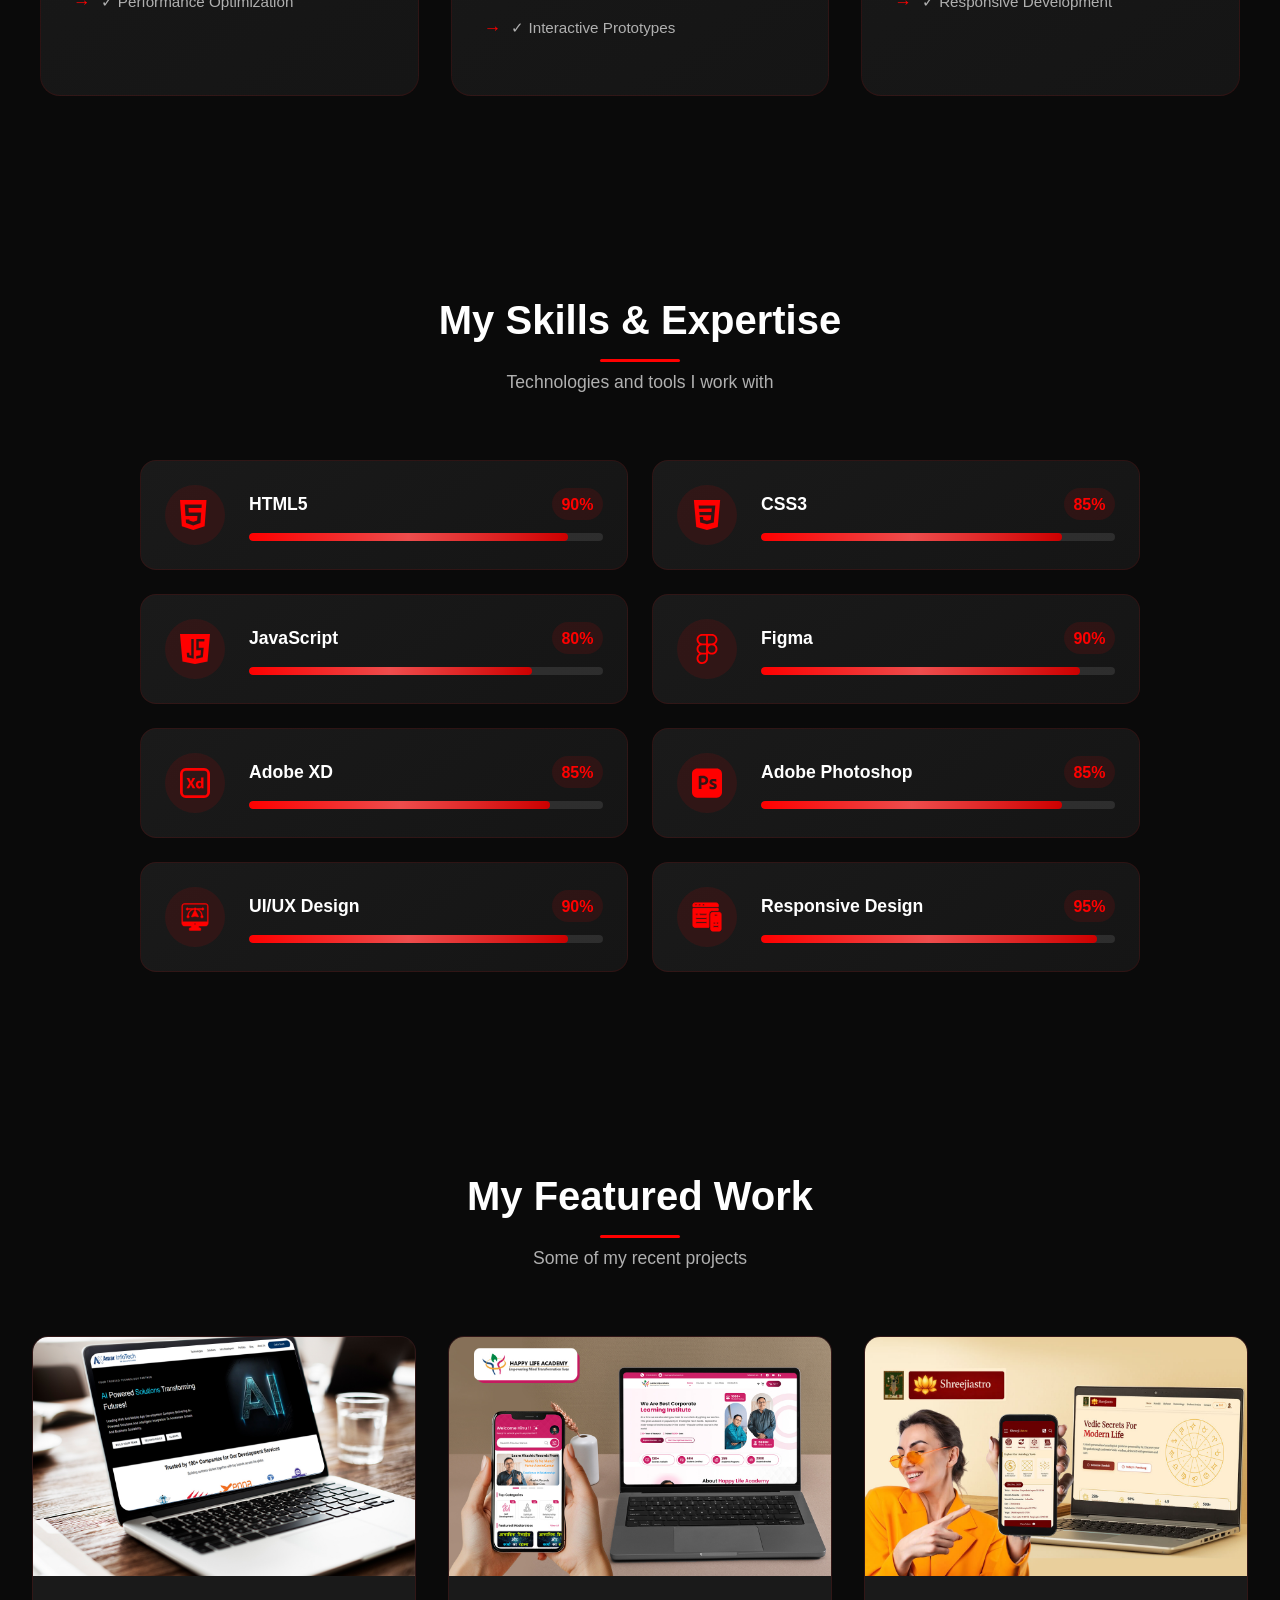
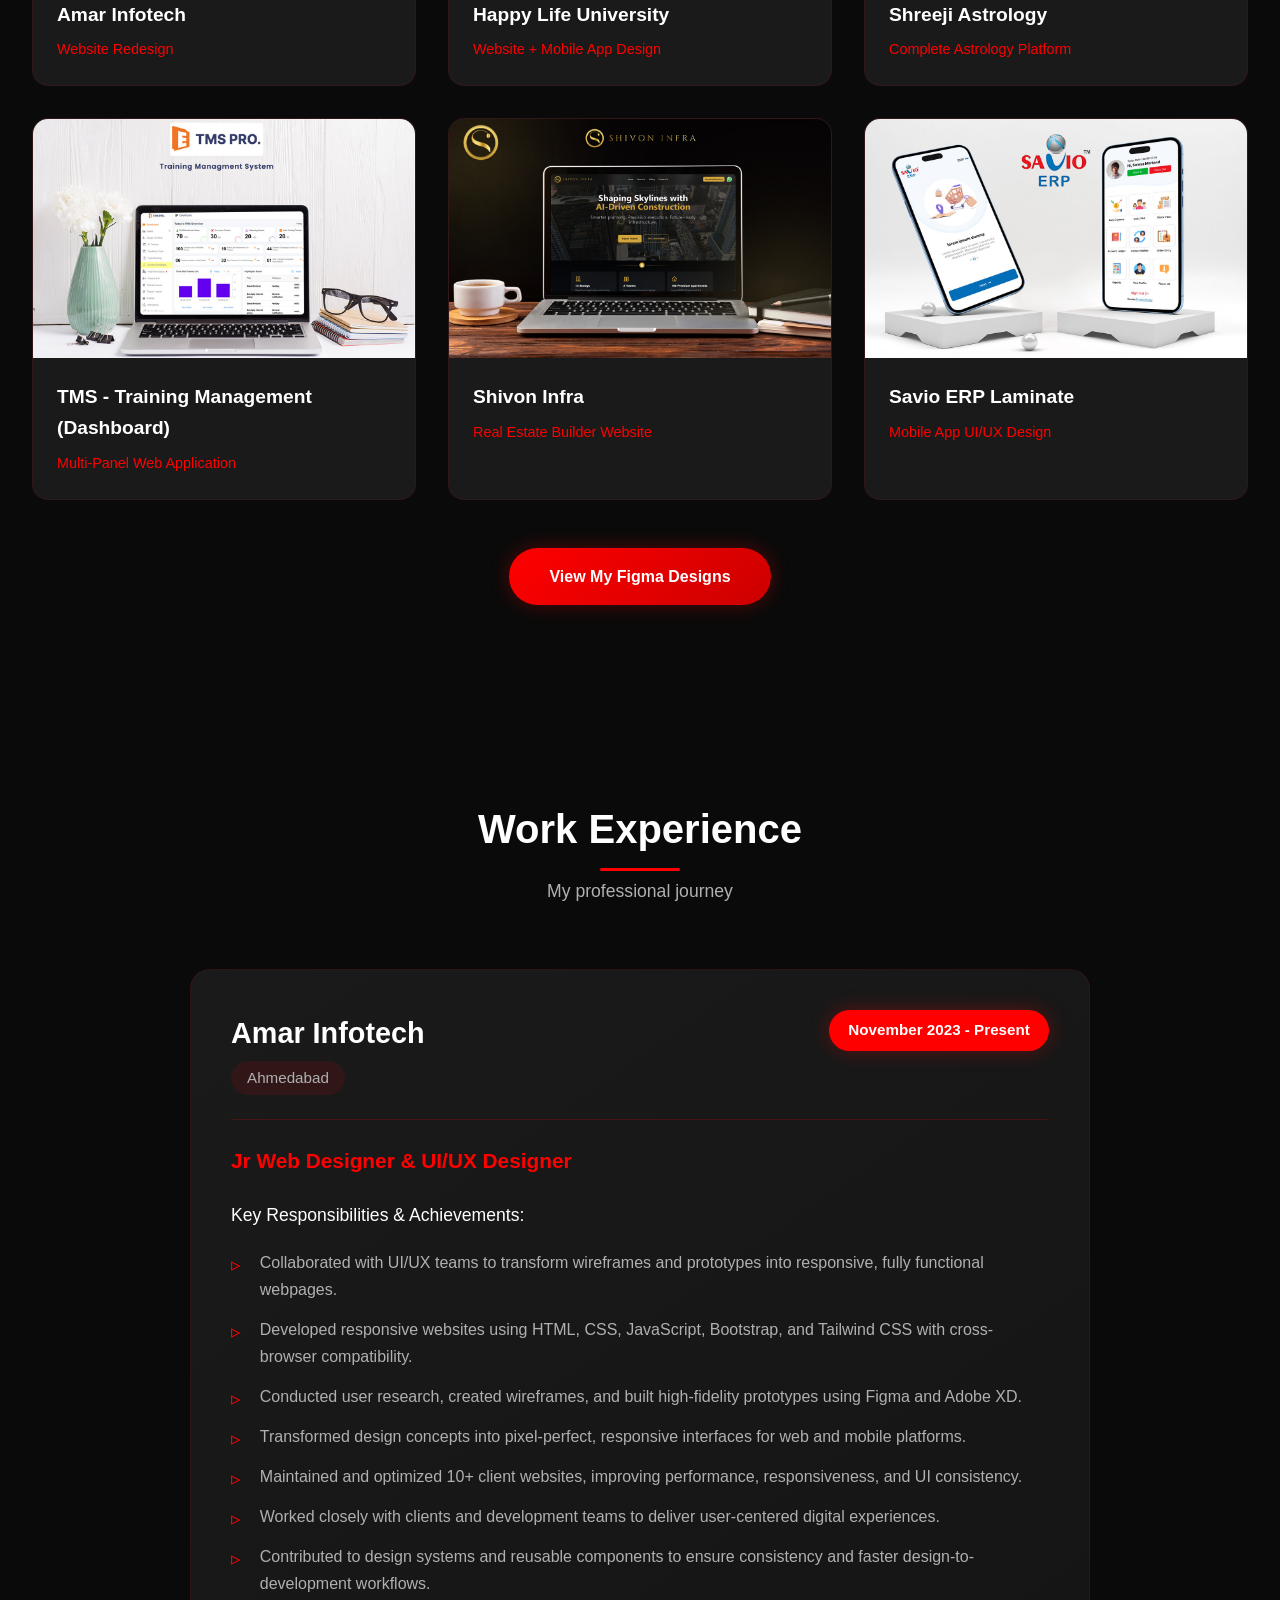
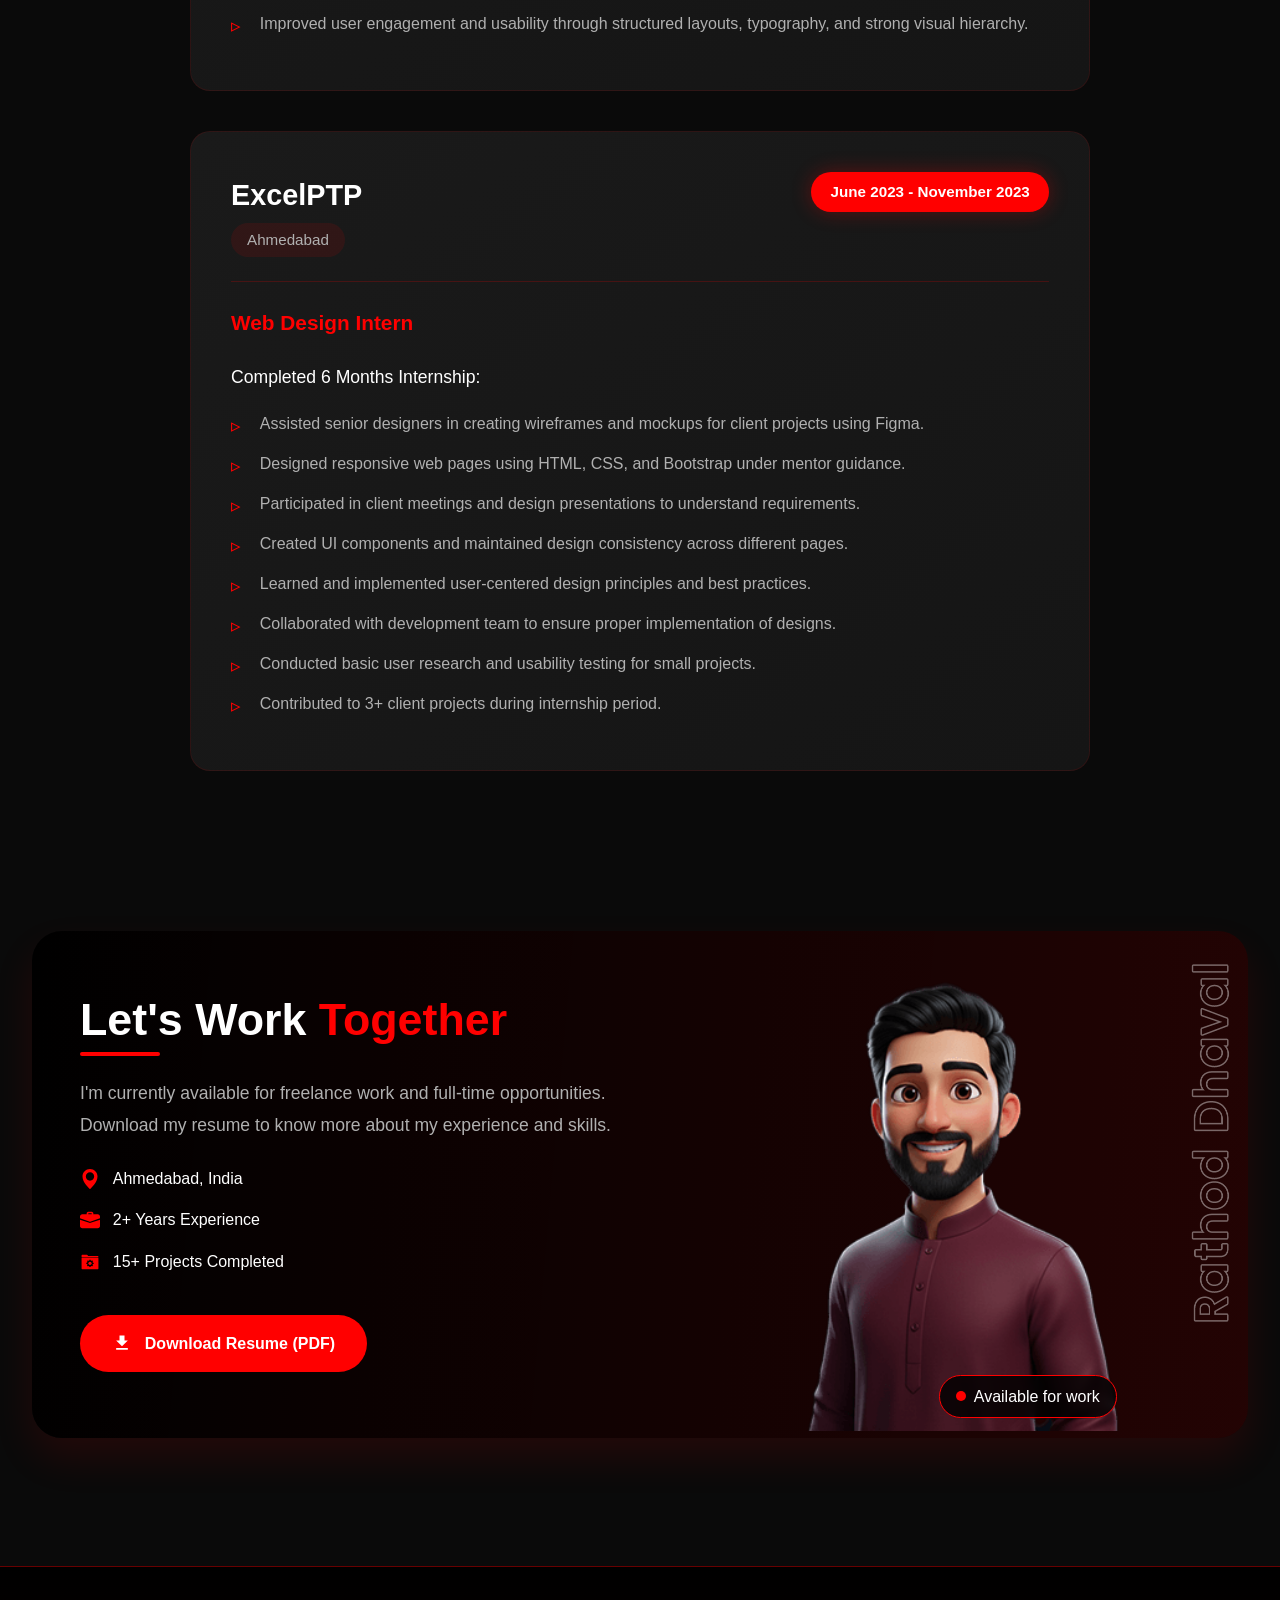
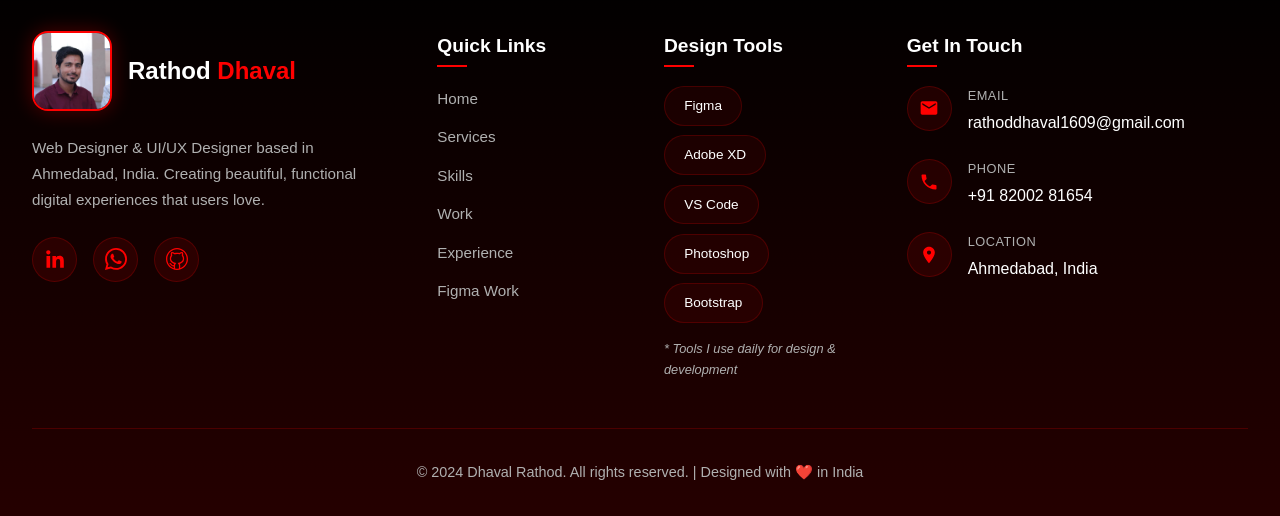
==== commit de75c8ab: "done" ====
--- a/index.html
+++ b/index.html
@@ -525,6 +525,10 @@
                             <p class="portfolio-category">Mobile App UI/UX Design</p>
                         </div>
                     </div>
+                </div>
+
+                <div class="explore-work-section">
+                    <a href="figma.html" class="btn btn-primary">View My Figma Designs</a>
                 </div>
             </div>
         </section>
@@ -642,7 +646,7 @@
                                 </div>
                             </div>
 
-                            <a href="#" class="resume-download-btn" download aria-label="Download Resume PDF">
+                            <a href="https://drive.google.com/file/d/1RxKEA6nI_7_o_uykqQ0Mp6i04OXJbEZl/view?usp=sharing" class="resume-download-btn" download aria-label="Download Resume PDF">
                                 <svg viewBox="0 0 24 24" width="20" height="20" aria-hidden="true">
                                     <path d="M19 9h-4V3H9v6H5l7 7 7-7zM5 18v2h14v-2H5z"/>
                                 </svg>
@@ -668,8 +672,6 @@
             </div>
         </section>
     </main>
-
-    <!-- ========== FOOTER SECTION ========== -->
     <!-- ========== FOOTER SECTION ========== -->
 <footer class="footer" id="contact">
     <div class="container">
@@ -721,6 +723,7 @@
                     <li><a href="#skills">Skills</a></li>
                     <li><a href="#work">Work</a></li>
                     <li><a href="#experience">Experience</a></li>
+                    <li><a href="figma.html">Figma Work</a></li>
                 </ul>
             </div>
 
--- a/style.css
+++ b/style.css
@@ -280,6 +280,45 @@
     color: var(--pure-red);
 }
 
+
+.nav-link-new {
+    color: var(--text-white);
+    text-decoration: none;
+    font-size: 1rem;
+    font-weight: 500;
+    padding: 0.5rem 0;
+    transition: color 0.3s ease;
+    letter-spacing: 0.5px;
+    position: relative;
+}
+
+.nav-link-new:focus-visible {
+    outline: 2px solid var(--pure-red);
+    outline-offset: 4px;
+}
+
+/* Underline animation */
+.nav-link-new::before {
+    content: '';
+    position: absolute;
+    bottom: 0;
+    left: 0;
+    width: 0;
+    height: 2px;
+    background: var(--pure-red);
+    transition: width 0.3s ease;
+}
+
+.nav-link-new:hover::before,
+.nav-link-new.active::before {
+    width: 40%;
+}
+
+.nav-link-new:hover,
+.nav-link-new.active {
+    color: var(--pure-red);
+}
+
 /* Hamburger Menu */
 .hamburger {
     display: none;
@@ -895,6 +934,11 @@
     z-index: 2;
     padding: 6rem 0;
 }
+.explore-work-section{
+    width: 100%;
+    display: flex;
+    justify-content: center;
+}
 
 .portfolio-grid {
     display: grid;
@@ -1871,4 +1915,373 @@
 /* Smooth scrolling for whole page */
 html {
     scroll-behavior: smooth;
+}
+
+
+/* ========== FIGMA PAGE SPECIFIC STYLES ========== */
+
+/* Figma Hero Section with Animated Background */
+.figma-hero {
+    position: relative;
+    background: linear-gradient(135deg, #0a0a0a 0%, #1a0a0a 100%);
+    padding: 6rem 0;
+    text-align: center;
+    overflow: hidden;
+    border-bottom: 1px solid rgba(255, 0, 0, 0.2);
+}
+
+.hero-circles {
+    position: absolute;
+    top: 0;
+    left: 0;
+    width: 100%;
+    height: 100%;
+    overflow: hidden;
+    z-index: 1;
+}
+
+.circle {
+    position: absolute;
+    border-radius: 50%;
+    background: radial-gradient(circle, rgba(255, 0, 0, 0.1) 0%, transparent 70%);
+    animation: floatCircle 15s infinite ease-in-out;
+}
+
+.circle:nth-child(1) {
+    width: 300px;
+    height: 300px;
+    top: -100px;
+    left: -100px;
+    animation-duration: 20s;
+}
+
+.circle:nth-child(2) {
+    width: 400px;
+    height: 400px;
+    bottom: -150px;
+    right: -150px;
+    animation-duration: 25s;
+    animation-delay: 2s;
+}
+
+.circle:nth-child(3) {
+    width: 200px;
+    height: 200px;
+    top: 50%;
+    left: 20%;
+    animation-duration: 18s;
+    animation-delay: 4s;
+}
+
+.circle:nth-child(4) {
+    width: 350px;
+    height: 350px;
+    bottom: 20%;
+    right: 10%;
+    animation-duration: 22s;
+    animation-delay: 1s;
+}
+
+.circle:nth-child(5) {
+    width: 250px;
+    height: 250px;
+    top: 20%;
+    right: 30%;
+    animation-duration: 16s;
+    animation-delay: 3s;
+}
+
+@keyframes floatCircle {
+    0%, 100% {
+        transform: translate(0, 0) scale(1);
+        opacity: 0.3;
+    }
+    25% {
+        transform: translate(50px, -30px) scale(1.1);
+        opacity: 0.4;
+    }
+    50% {
+        transform: translate(-30px, 50px) scale(0.9);
+        opacity: 0.2;
+    }
+    75% {
+        transform: translate(-50px, -20px) scale(1.05);
+        opacity: 0.35;
+    }
+}
+
+.figma-hero .container {
+    position: relative;
+    z-index: 2;
+}
+
+.figma-hero-title {
+    font-size: 4rem;
+    font-weight: 800;
+    margin-bottom: 1.5rem;
+    line-height: 1.2;
+}
+
+.title-line {
+    display: block;
+    color: var(--text-white);
+}
+
+.title-line.highlight {
+    color: var(--pure-red);
+    text-shadow: 0 0 30px rgba(255, 0, 0, 0.5);
+    animation: glowPulse 3s infinite;
+}
+
+@keyframes glowPulse {
+    0%, 100% {
+        text-shadow: 0 0 30px rgba(255, 0, 0, 0.5);
+    }
+    50% {
+        text-shadow: 0 0 60px rgba(255, 0, 0, 0.8);
+    }
+}
+
+.figma-hero-description {
+    color: var(--text-gray);
+    font-size: 1.2rem;
+    max-width: 700px;
+    margin: 0 auto 3rem;
+    line-height: 1.8;
+}
+
+.figma-stats {
+    display: flex;
+    justify-content: center;
+    gap: 4rem;
+    flex-wrap: wrap;
+}
+
+.stat-item {
+    text-align: center;
+    animation: fadeInUp 0.8s ease;
+}
+
+.stat-number {
+    font-size: 3rem;
+    font-weight: 800;
+    color: var(--pure-red);
+    display: block;
+    line-height: 1.2;
+    text-shadow: 0 0 20px rgba(255, 0, 0, 0.3);
+}
+
+.stat-label {
+    color: var(--text-gray);
+    font-size: 1rem;
+    text-transform: uppercase;
+    letter-spacing: 1px;
+}
+
+/* Category Filters */
+.figma-categories {
+    display: flex;
+    justify-content: center;
+    gap: 1rem;
+    margin: 3rem 0 2rem;
+    flex-wrap: wrap;
+}
+
+.category-btn {
+    background: transparent;
+    border: 1px solid rgba(255, 0, 0, 0.3);
+    color: var(--text-white);
+    padding: 0.8rem 2rem;
+    border-radius: 30px;
+    cursor: pointer;
+    transition: all 0.3s ease;
+    font-size: 1rem;
+    font-weight: 500;
+}
+
+.category-btn:hover,
+.category-btn.active {
+    background: var(--pure-red);
+    border-color: var(--pure-red);
+    transform: translateY(-2px);
+    box-shadow: 0 5px 20px rgba(255, 0, 0, 0.3);
+}
+
+/* Figma Grid */
+.figma-grid {
+    display: grid;
+    grid-template-columns: repeat(3, 1fr);
+    gap: 2rem;
+    margin: 3rem 0;
+}
+
+.figma-card {
+    background: linear-gradient(145deg, #1a1a1a, #151515);
+    border-radius: 20px;
+    overflow: hidden;
+    border: 1px solid rgba(255, 0, 0, 0.1);
+    transition: all 0.4s ease;
+    animation: fadeInUp 0.8s ease;
+    animation-fill-mode: both;
+}
+
+.figma-card:nth-child(1) { animation-delay: 0.1s; }
+.figma-card:nth-child(2) { animation-delay: 0.2s; }
+.figma-card:nth-child(3) { animation-delay: 0.3s; }
+.figma-card:nth-child(4) { animation-delay: 0.4s; }
+.figma-card:nth-child(5) { animation-delay: 0.5s; }
+.figma-card:nth-child(6) { animation-delay: 0.6s; }
+.figma-card:nth-child(7) { animation-delay: 0.7s; }
+.figma-card:nth-child(8) { animation-delay: 0.8s; }
+.figma-card:nth-child(9) { animation-delay: 0.9s; }
+.figma-card:nth-child(10) { animation-delay: 1s; }
+.figma-card:nth-child(11) { animation-delay: 1.1s; }
+.figma-card:nth-child(12) { animation-delay: 1.2s; }
+
+.figma-card:hover {
+    transform: translateY(-10px);
+    border-color: var(--pure-red);
+    box-shadow: 0 20px 30px rgba(255, 0, 0, 0.15);
+}
+
+.figma-card-image {
+    position: relative;
+    width: 100%;
+    height: 250px;
+    overflow: hidden;
+    background: #2a2a2a;
+}
+
+.figma-card-image img {
+    width: 100%;
+    height: 100%;
+    object-fit: cover;
+    transition: transform 0.5s ease;
+}
+
+.figma-card:hover .figma-card-image img {
+    transform: scale(1.05);
+}
+
+.figma-card-tag {
+    position: absolute;
+    top: 15px;
+    right: 15px;
+    background: var(--pure-red);
+    color: white;
+    padding: 0.3rem 1rem;
+    border-radius: 20px;
+    font-size: 0.75rem;
+    font-weight: 600;
+    z-index: 2;
+    box-shadow: 0 2px 10px rgba(0, 0, 0, 0.3);
+}
+
+.figma-card-content {
+    padding: 1.5rem;
+}
+
+.figma-card-title {
+    font-size: 1.2rem;
+    color: var(--text-white);
+    margin-bottom: 0.5rem;
+    font-weight: 600;
+}
+
+.figma-card-category {
+    color: var(--pure-red);
+    font-size: 0.8rem;
+    margin-bottom: 1rem;
+    display: inline-block;
+    background: rgba(255, 0, 0, 0.1);
+    padding: 0.2rem 1rem;
+    border-radius: 20px;
+}
+
+.figma-card-description {
+    color: var(--text-gray);
+    font-size: 0.9rem;
+    line-height: 1.6;
+    margin-bottom: 1.5rem;
+    text-align: justify;
+}
+
+.figma-card-footer {
+    display: flex;
+    justify-content: flex-start;
+}
+
+.figma-btn {
+    background: rgba(255, 0, 0, 0.1);
+    color: var(--pure-red);
+    text-decoration: none;
+    padding: 0.6rem 1.2rem;
+    border-radius: 28px;
+    font-size: 0.85rem;
+    font-weight: 600;
+    transition: all 0.3s ease;
+    border: 1px solid rgba(255, 0, 0, 0.3);
+    display: inline-flex;
+    align-items: center;
+    gap: 0.5rem;
+}
+
+.figma-btn svg {
+    fill: currentColor;
+    width: 24px;
+    height: 24px;
+}
+
+.figma-btn:hover {
+    background: var(--pure-red);
+    color: white;
+    transform: translateY(-2px);
+    box-shadow: 0 5px 15px rgba(255, 0, 0, 0.3);
+}
+
+/* Responsive */
+@media screen and (max-width: 1024px) {
+    .figma-grid {
+        grid-template-columns: repeat(2, 1fr);
+    }
+}
+
+@media screen and (max-width: 768px) {
+    .figma-hero-title {
+        font-size: 2.8rem;
+    }
+    
+    .figma-stats {
+        gap: 2rem;
+    }
+    
+    .stat-number {
+        font-size: 2.2rem;
+    }
+    
+    .figma-grid {
+        grid-template-columns: 1fr;
+        max-width: 500px;
+        margin-left: auto;
+        margin-right: auto;
+    }
+}
+
+@media screen and (max-width: 480px) {
+    .figma-hero-title {
+        font-size: 2.2rem;
+    }
+    
+    .figma-hero-description {
+        font-size: 1rem;
+    }
+    
+    .figma-categories {
+        gap: 0.5rem;
+    }
+    
+    .category-btn {
+        padding: 0.6rem 1.2rem;
+        font-size: 0.9rem;
+    }
 }
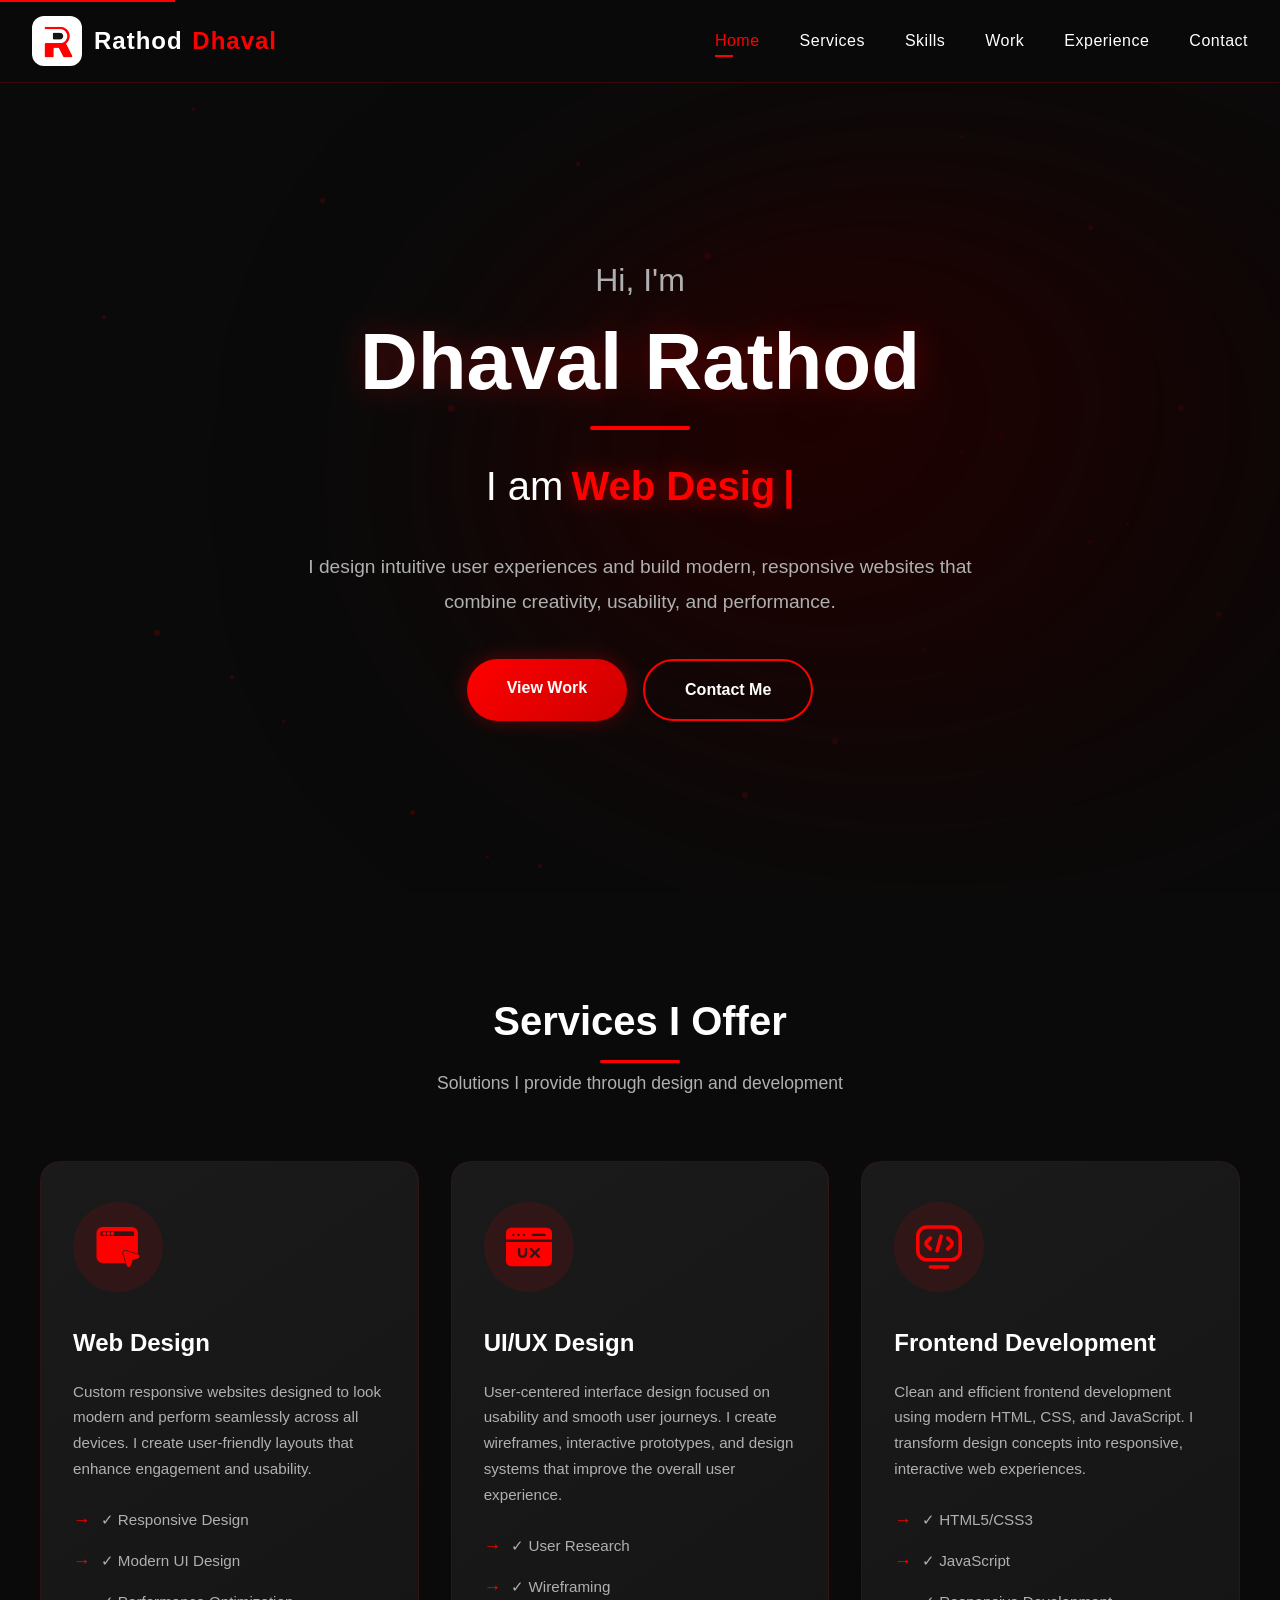
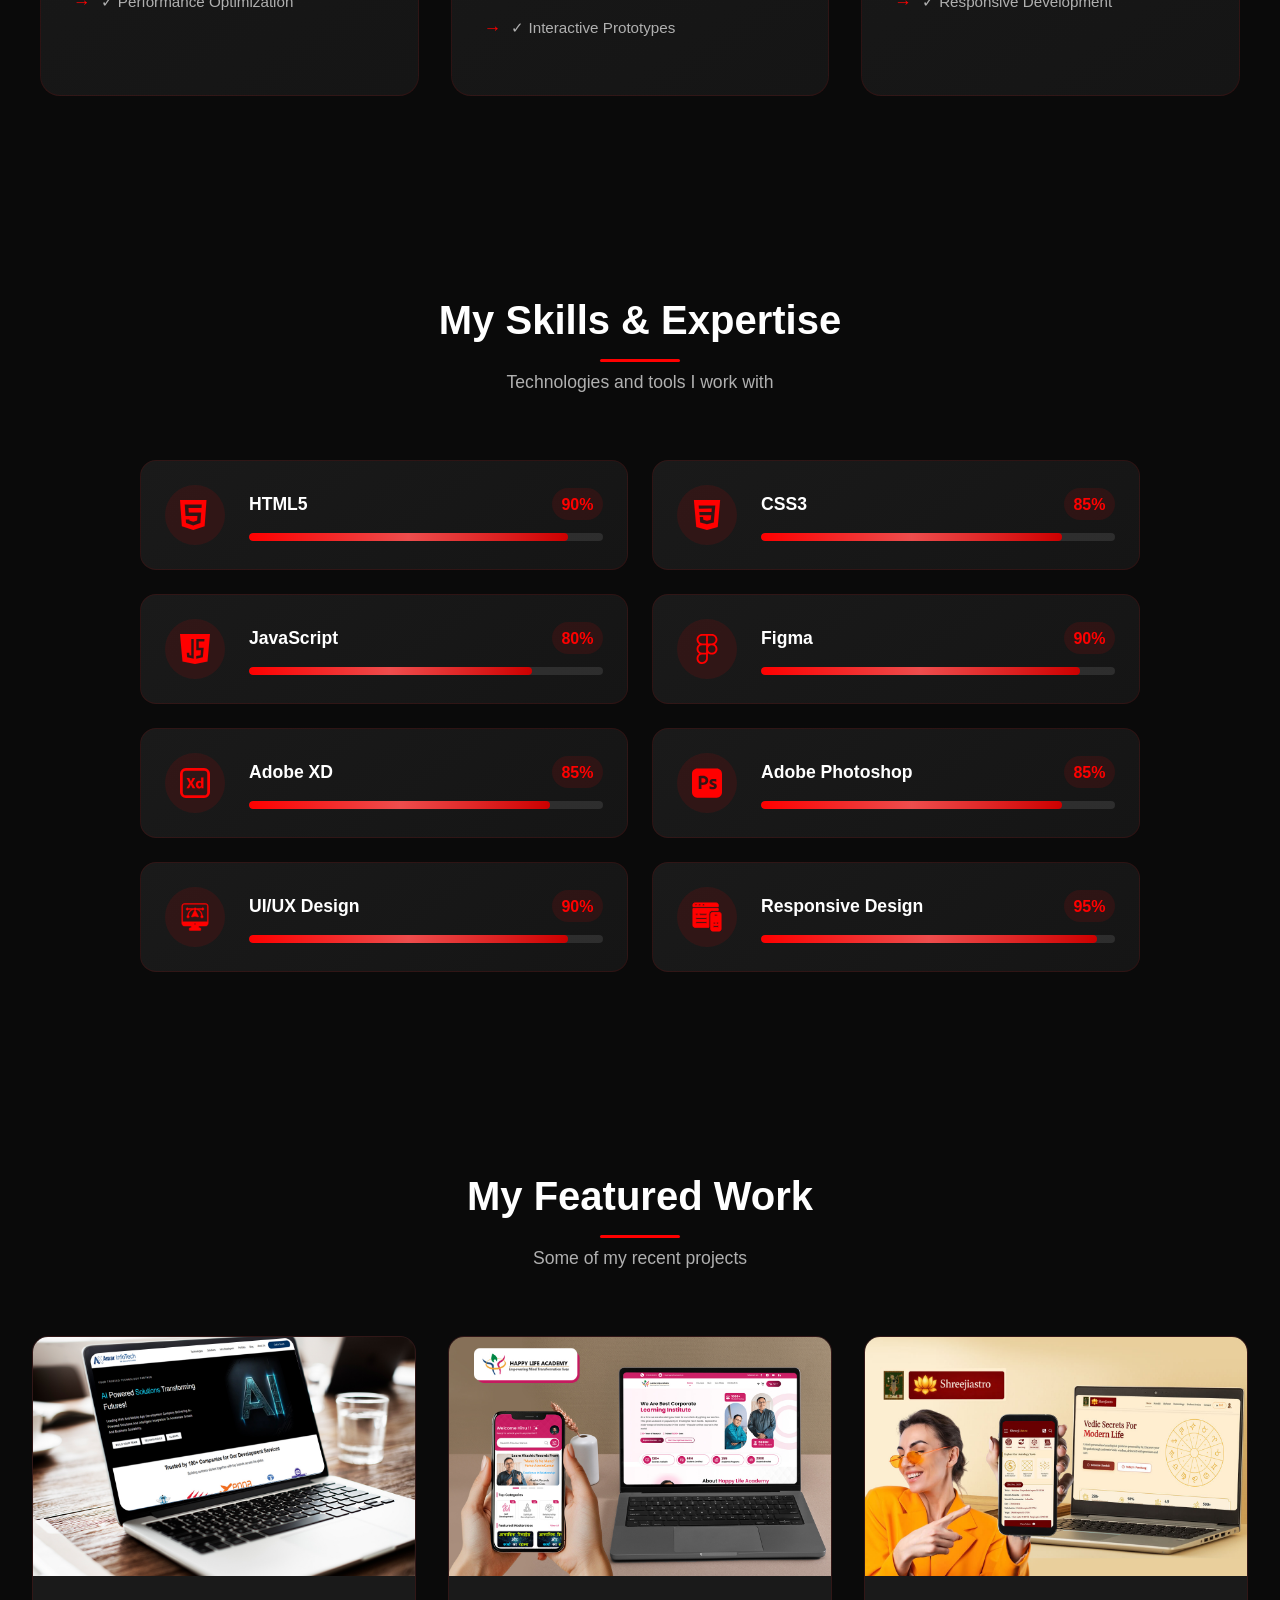
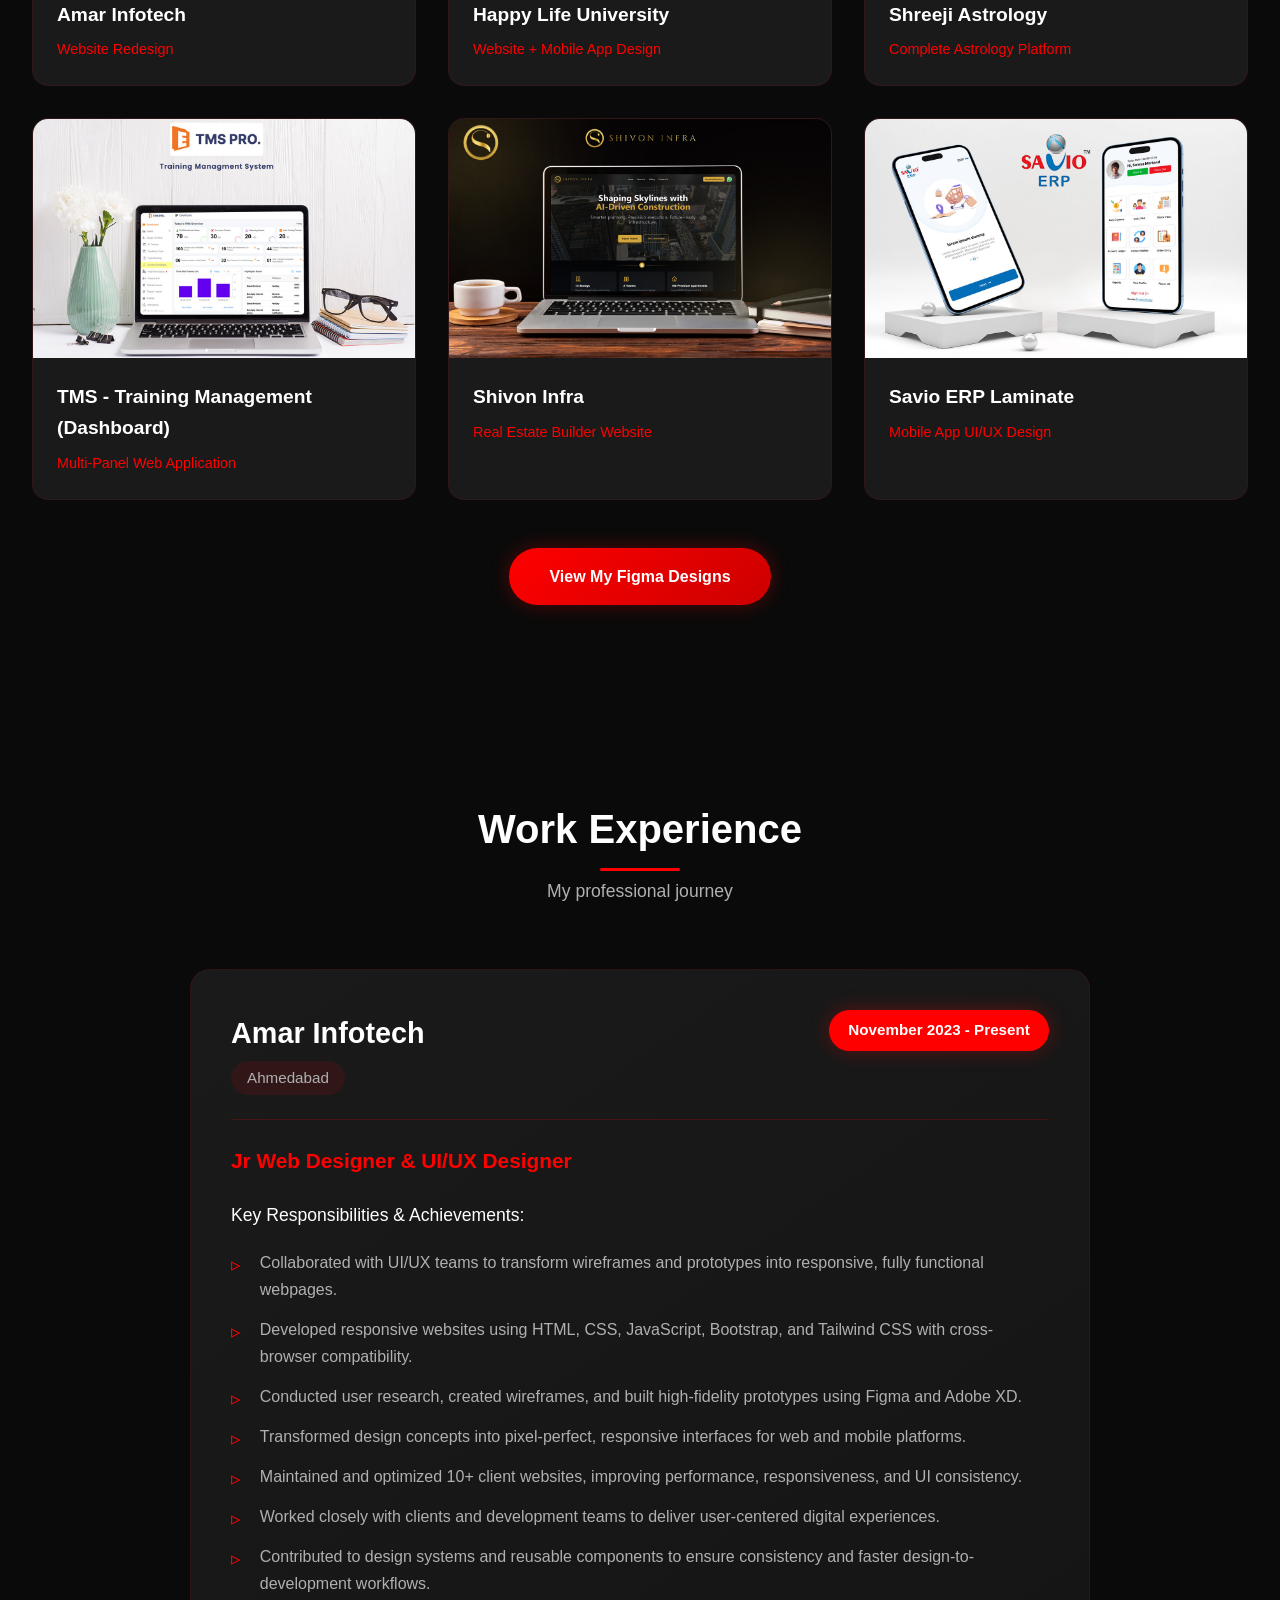
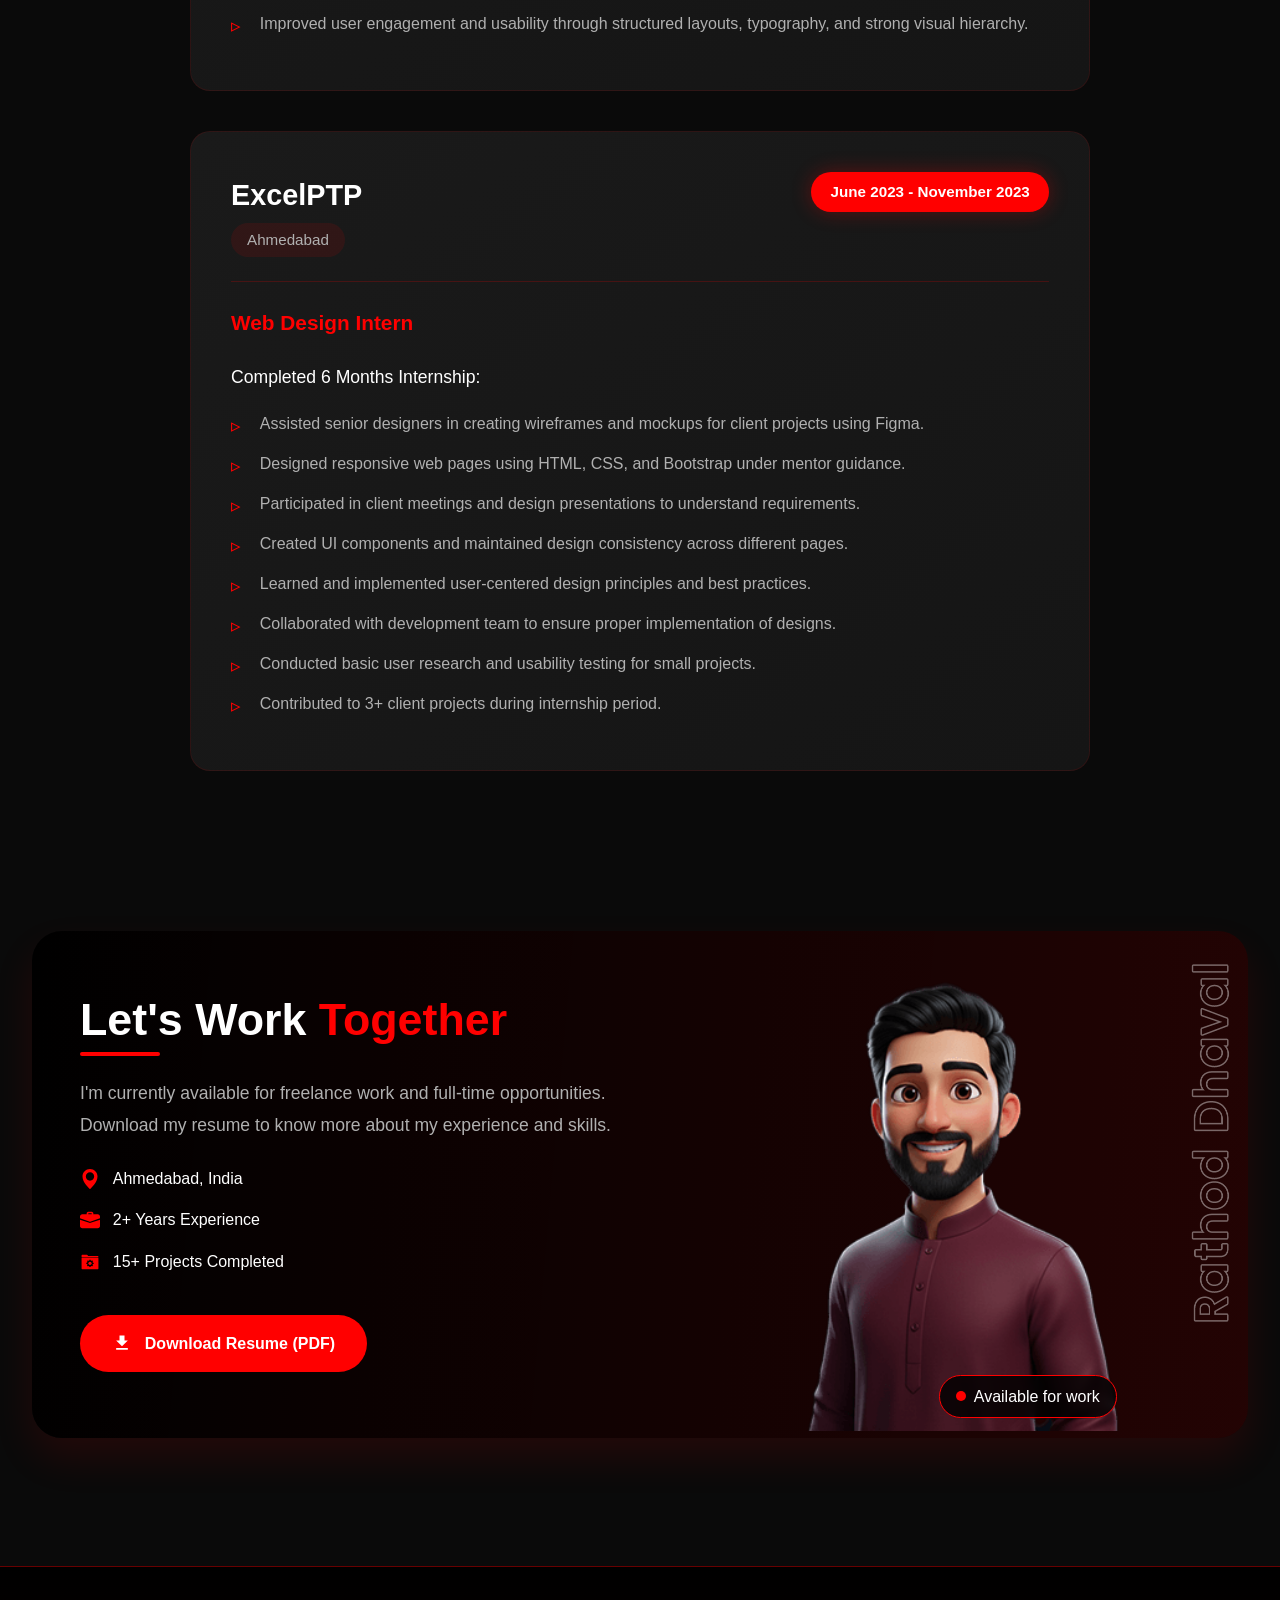
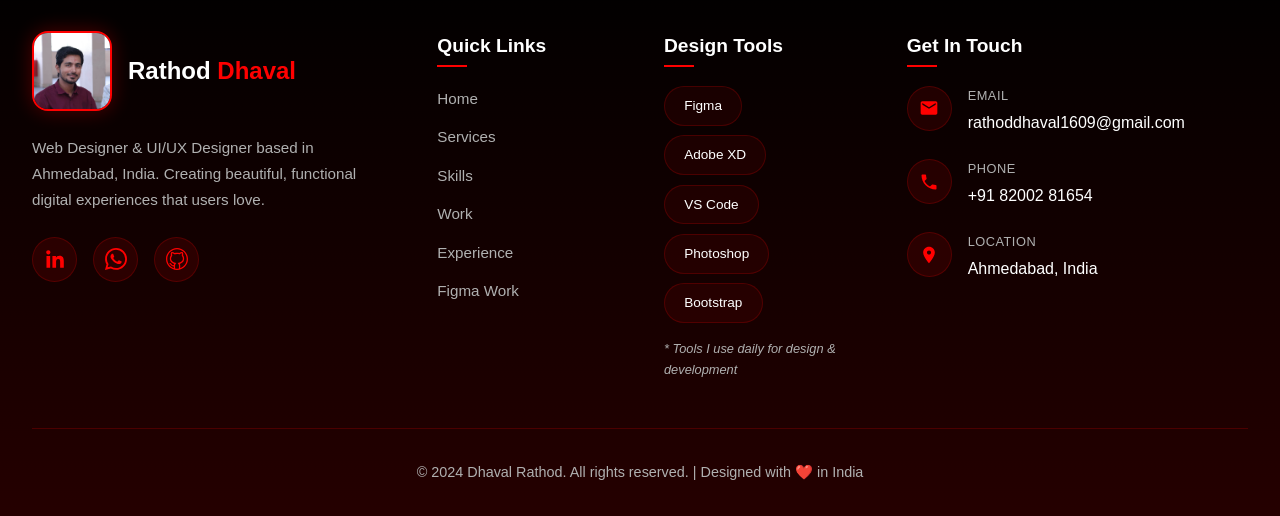
==== commit 8bda0c6d: "some responsive css done" ====
--- a/index.html
+++ b/index.html
@@ -4,27 +4,30 @@
 <head>
     <meta charset="UTF-8">
     <meta name="viewport" content="width=device-width, initial-scale=1.0">
-    
+
     <!-- ========== SEO META TAGS ========== -->
     <title>Dhaval Rathod - Web Designer & UI/UX Designer Portfolio</title>
-    <meta name="description" content="Dhaval Rathod - Web Designer & UI/UX Designer based in Ahmedabad. Specializing in modern web design, responsive websites, and user-centered interfaces with 2+ years of experience.">
-    <meta name="keywords" content="web designer, UI UX designer, portfolio, Ahmedabad, web developer, frontend developer, responsive design">
+    <meta name="description"
+        content="Dhaval Rathod - Web Designer & UI/UX Designer based in Ahmedabad. Specializing in modern web design, responsive websites, and user-centered interfaces with 2+ years of experience.">
+    <meta name="keywords"
+        content="web designer, UI UX designer, portfolio, Ahmedabad, web developer, frontend developer, responsive design">
     <meta name="author" content="Dhaval Rathod">
-    
+
     <!-- ========== OPEN GRAPH / SOCIAL MEDIA META TAGS ========== -->
     <meta property="og:title" content="Dhaval Rathod - Web Designer & UI/UX Designer">
-    <meta property="og:description" content="Creating beautiful, functional digital experiences that users love. Specialized in modern web design and user-centered interfaces.">
+    <meta property="og:description"
+        content="Creating beautiful, functional digital experiences that users love. Specialized in modern web design and user-centered interfaces.">
     <meta property="og:image" content="img/gemini.png">
     <meta property="og:url" content="https://dhavalrathod.com">
     <meta property="og:type" content="website">
-    
+
     <!-- ========== FAVICON ========== -->
     <link rel="icon" type="image/png" href="img/favicon.png">
-    
+
     <!-- ========== CSS FILES ========== -->
     <link rel="stylesheet" href="style.css">
     <link rel="stylesheet" href="responsive.css">
-    
+
     <!-- ========== PRELOAD CRITICAL RESOURCES ========== -->
     <link rel="preload" as="image" href="img/logo.png">
     <link rel="preload" as="image" href="img/gemini.png">
@@ -81,7 +84,8 @@
             </a>
 
             <!-- Hamburger Menu (Mobile) with ARIA attributes -->
-            <button class="hamburger" id="hamburger" aria-label="Toggle navigation menu" aria-expanded="false" aria-controls="navMenu">
+            <button class="hamburger" id="hamburger" aria-label="Toggle navigation menu" aria-expanded="false"
+                aria-controls="navMenu">
                 <span class="hamburger-line"></span>
                 <span class="hamburger-line"></span>
                 <span class="hamburger-line"></span>
@@ -145,21 +149,26 @@
                     <div class="service-card">
                         <div class="service-icon-wrapper">
                             <div class="service-icon">
-                                <svg xmlns="http://www.w3.org/2000/svg" width="512" height="512" viewBox="0 0 32 32" aria-labelledby="webDesignTitle">
+                                <svg xmlns="http://www.w3.org/2000/svg" width="512" height="512" viewBox="0 0 32 32"
+                                    aria-labelledby="webDesignTitle">
                                     <title id="webDesignTitle">Web Design Icon</title>
                                     <circle cx="6.44" cy="6.614" r=".804"></circle>
                                     <circle cx="9.272" cy="6.614" r=".804"></circle>
                                     <circle cx="12.104" cy="6.614" r=".804"></circle>
-                                    <path d="m20.071 20.191 2.623 8.622c.254.835 1.43.853 1.709.025l1.228-3.644a.899.899 0 0 1 .564-.564l3.644-1.228c.827-.279.81-1.455-.025-1.709l-8.622-2.623a.9.9 0 0 0-1.121 1.121z"></path>
-                                    <path d="M18.637 20.627a2.372 2.372 0 0 1 .366-2.124 2.407 2.407 0 0 1 1.923-.973c.237 0 .473.035.703.105l7.752 2.357V6.271c0-2.05-1.67-3.72-3.72-3.72H5.27c-2.05 0-3.72 1.67-3.72 3.72v16.65a3.73 3.73 0 0 0 3.73 3.73h15.188zM3.35 8.891V6.272c0-1.059.861-1.92 1.92-1.92h20.39c1.059 0 1.92.861 1.92 1.92v2.619z"></path>
+                                    <path
+                                        d="m20.071 20.191 2.623 8.622c.254.835 1.43.853 1.709.025l1.228-3.644a.899.899 0 0 1 .564-.564l3.644-1.228c.827-.279.81-1.455-.025-1.709l-8.622-2.623a.9.9 0 0 0-1.121 1.121z">
+                                    </path>
+                                    <path
+                                        d="M18.637 20.627a2.372 2.372 0 0 1 .366-2.124 2.407 2.407 0 0 1 1.923-.973c.237 0 .473.035.703.105l7.752 2.357V6.271c0-2.05-1.67-3.72-3.72-3.72H5.27c-2.05 0-3.72 1.67-3.72 3.72v16.65a3.73 3.73 0 0 0 3.73 3.73h15.188zM3.35 8.891V6.272c0-1.059.861-1.92 1.92-1.92h20.39c1.059 0 1.92.861 1.92 1.92v2.619z">
+                                    </path>
                                 </svg>
                             </div>
                         </div>
                         <h3 class="service-card-title">Web Design</h3>
                         <p class="service-card-description">
                             Custom responsive websites designed to look modern
-and perform seamlessly across all devices. I create
-user-friendly layouts that enhance engagement and usability.
+                            and perform seamlessly across all devices. I create
+                            user-friendly layouts that enhance engagement and usability.
                         </p>
                         <ul class="service-features">
                             <li>✓ Responsive Design</li>
@@ -172,18 +181,21 @@
                     <div class="service-card">
                         <div class="service-icon-wrapper">
                             <div class="service-icon">
-                                <svg xmlns="http://www.w3.org/2000/svg" width="512" height="512" viewBox="0 0 512 512" aria-labelledby="uiuxTitle">
+                                <svg xmlns="http://www.w3.org/2000/svg" width="512" height="512" viewBox="0 0 512 512"
+                                    aria-labelledby="uiuxTitle">
                                     <title id="uiuxTitle">UI/UX Design Icon</title>
-                                    <path fill-rule="evenodd" d="M455.226 42.325H56.774A56.842 56.842 0 0 0 0 99.1v74.323h512V99.1a56.851 56.851 0 0 0-56.774-56.773zM0 200.262V412.9a56.842 56.842 0 0 0 56.774 56.774h398.452A56.852 56.852 0 0 0 512 412.9V200.262zm375.216 87.364L341.3 321.548l33.913 33.922a13.417 13.417 0 1 1-18.97 18.98l-33.922-33.922-33.931 33.921a13.42 13.42 0 1 1-18.981-18.977l33.933-33.924-33.933-33.924a13.42 13.42 0 1 1 18.981-18.977l33.931 33.921 33.922-33.922a13.417 13.417 0 1 1 18.97 18.98zm-140.277-9.538v49.279a51.048 51.048 0 1 1-102.095 0v-49.279a13.417 13.417 0 1 1 26.834 0v49.279a24.21 24.21 0 0 0 48.42 0v-49.279a13.421 13.421 0 0 1 26.841 0zM285.8 121.29a13.415 13.415 0 0 1 13.417-13.417h131.148a13.421 13.421 0 0 1 0 26.841H299.217A13.417 13.417 0 0 1 285.8 121.29zm-217.575 0a13.4 13.4 0 0 1 13.41-13.417h.015a13.421 13.421 0 1 1-13.425 13.417zm58.093 0a13.4 13.4 0 0 1 13.409-13.417h.022a13.421 13.421 0 1 1-13.431 13.417zm58.084 0a13.414 13.414 0 0 1 13.41-13.417h.029A13.421 13.421 0 1 1 184.4 121.29z"></path>
+                                    <path fill-rule="evenodd"
+                                        d="M455.226 42.325H56.774A56.842 56.842 0 0 0 0 99.1v74.323h512V99.1a56.851 56.851 0 0 0-56.774-56.773zM0 200.262V412.9a56.842 56.842 0 0 0 56.774 56.774h398.452A56.852 56.852 0 0 0 512 412.9V200.262zm375.216 87.364L341.3 321.548l33.913 33.922a13.417 13.417 0 1 1-18.97 18.98l-33.922-33.922-33.931 33.921a13.42 13.42 0 1 1-18.981-18.977l33.933-33.924-33.933-33.924a13.42 13.42 0 1 1 18.981-18.977l33.931 33.921 33.922-33.922a13.417 13.417 0 1 1 18.97 18.98zm-140.277-9.538v49.279a51.048 51.048 0 1 1-102.095 0v-49.279a13.417 13.417 0 1 1 26.834 0v49.279a24.21 24.21 0 0 0 48.42 0v-49.279a13.421 13.421 0 0 1 26.841 0zM285.8 121.29a13.415 13.415 0 0 1 13.417-13.417h131.148a13.421 13.421 0 0 1 0 26.841H299.217A13.417 13.417 0 0 1 285.8 121.29zm-217.575 0a13.4 13.4 0 0 1 13.41-13.417h.015a13.421 13.421 0 1 1-13.425 13.417zm58.093 0a13.4 13.4 0 0 1 13.409-13.417h.022a13.421 13.421 0 1 1-13.431 13.417zm58.084 0a13.414 13.414 0 0 1 13.41-13.417h.029A13.421 13.421 0 1 1 184.4 121.29z">
+                                    </path>
                                 </svg>
                             </div>
                         </div>
                         <h3 class="service-card-title">UI/UX Design</h3>
                         <p class="service-card-description">
                             User-centered interface design focused on usability
-and smooth user journeys. I create wireframes,
-interactive prototypes, and design systems that
-improve the overall user experience.
+                            and smooth user journeys. I create wireframes,
+                            interactive prototypes, and design systems that
+                            improve the overall user experience.
                         </p>
                         <ul class="service-features">
                             <li>✓ User Research</li>
@@ -196,18 +208,23 @@
                     <div class="service-card">
                         <div class="service-icon-wrapper">
                             <div class="service-icon">
-                                <svg xmlns="http://www.w3.org/2000/svg" width="512" height="512" viewBox="0 0 512 512" aria-labelledby="frontendTitle">
+                                <svg xmlns="http://www.w3.org/2000/svg" width="512" height="512" viewBox="0 0 512 512"
+                                    aria-labelledby="frontendTitle">
                                     <title id="frontendTitle">Frontend Development Icon</title>
-                                    <path d="M492 134v164c0 55.228-44.772 100-100 100H119.979C64.762 398 20 353.238 20 298.021V134C20 78.772 64.772 34 120 34h272c55.228 0 100 44.772 100 100zM352 478H160m194-321 39.217 39.124c11.711 11.675 11.711 30.605 0 42.28L354 277M160 157l-39.217 39.124c-11.711 11.675-11.711 30.605 0 42.28L160 277m74 20 46-160" style="stroke-width:40;stroke-linecap:round;stroke-linejoin:round;stroke-miterlimit:10;" fill="none" stroke="#000000" stroke-width="40" stroke-linecap="round" stroke-linejoin="round" stroke-miterlimit="10"></path>
+                                    <path
+                                        d="M492 134v164c0 55.228-44.772 100-100 100H119.979C64.762 398 20 353.238 20 298.021V134C20 78.772 64.772 34 120 34h272c55.228 0 100 44.772 100 100zM352 478H160m194-321 39.217 39.124c11.711 11.675 11.711 30.605 0 42.28L354 277M160 157l-39.217 39.124c-11.711 11.675-11.711 30.605 0 42.28L160 277m74 20 46-160"
+                                        style="stroke-width:40;stroke-linecap:round;stroke-linejoin:round;stroke-miterlimit:10;"
+                                        fill="none" stroke="#000000" stroke-width="40" stroke-linecap="round"
+                                        stroke-linejoin="round" stroke-miterlimit="10"></path>
                                 </svg>
                             </div>
                         </div>
                         <h3 class="service-card-title">Frontend Development</h3>
                         <p class="service-card-description">
                             Clean and efficient frontend development using
-modern HTML, CSS, and JavaScript. I transform
-design concepts into responsive, interactive
-web experiences.
+                            modern HTML, CSS, and JavaScript. I transform
+                            design concepts into responsive, interactive
+                            web experiences.
                         </p>
                         <ul class="service-features">
                             <li>✓ HTML5/CSS3</li>
@@ -232,9 +249,12 @@
                     <div class="skill-card" data-progress="90">
                         <div class="skill-icon-wrapper">
                             <div class="skill-icon">
-                                <svg xmlns="http://www.w3.org/2000/svg" width="512" height="512" viewBox="0 0 512 512" aria-labelledby="htmlTitle">
+                                <svg xmlns="http://www.w3.org/2000/svg" width="512" height="512" viewBox="0 0 512 512"
+                                    aria-labelledby="htmlTitle">
                                     <title id="htmlTitle">HTML5 Icon</title>
-                                    <path d="M31.86 448.059 226.112 512l194.254-63.941L452.227 0H0zM371.616 75l-4.277 60H145.094l5.418 77h211.48l-12.879 180.602-123 41.101-123.004-41.101L98.906 332h60l1.215 16.492 65.992 21.903 66.004-21.899 5.39-76.496H94.41L80.61 75zm0 0"></path>
+                                    <path
+                                        d="M31.86 448.059 226.112 512l194.254-63.941L452.227 0H0zM371.616 75l-4.277 60H145.094l5.418 77h211.48l-12.879 180.602-123 41.101-123.004-41.101L98.906 332h60l1.215 16.492 65.992 21.903 66.004-21.899 5.39-76.496H94.41L80.61 75zm0 0">
+                                    </path>
                                 </svg>
                             </div>
                         </div>
@@ -253,9 +273,12 @@
                     <div class="skill-card" data-progress="85">
                         <div class="skill-icon-wrapper">
                             <div class="skill-icon">
-                                <svg xmlns="http://www.w3.org/2000/svg" width="512" height="512" viewBox="0 0 512 512" aria-labelledby="cssTitle">
+                                <svg xmlns="http://www.w3.org/2000/svg" width="512" height="512" viewBox="0 0 512 512"
+                                    aria-labelledby="cssTitle">
                                     <title id="cssTitle">CSS3 Icon</title>
-                                    <path d="m32 0 40.8 460.8L256 512l183.136-51.168L480 0H32zm360.768 150.688-5.152 57.888-15.52 173.568L256 414.208l-.064.032-116-32.128-8.128-90.752h56.832l4.224 47.104 63.072 17.024.064-.064 63.136-17.024 8.608-78.432-198.656.544-5.632-53.664 209.056-2.432 4.224-57.44-218.88.608-3.68-53.376h283.648l-5.056 56.48z"></path>
+                                    <path
+                                        d="m32 0 40.8 460.8L256 512l183.136-51.168L480 0H32zm360.768 150.688-5.152 57.888-15.52 173.568L256 414.208l-.064.032-116-32.128-8.128-90.752h56.832l4.224 47.104 63.072 17.024.064-.064 63.136-17.024 8.608-78.432-198.656.544-5.632-53.664 209.056-2.432 4.224-57.44-218.88.608-3.68-53.376h283.648l-5.056 56.48z">
+                                    </path>
                                 </svg>
                             </div>
                         </div>
@@ -274,9 +297,12 @@
                     <div class="skill-card" data-progress="80">
                         <div class="skill-icon-wrapper">
                             <div class="skill-icon">
-                                <svg xmlns="http://www.w3.org/2000/svg" width="512" height="512" viewBox="0 0 409.6 409.6" aria-labelledby="jsTitle">
+                                <svg xmlns="http://www.w3.org/2000/svg" width="512" height="512"
+                                    viewBox="0 0 409.6 409.6" aria-labelledby="jsTitle">
                                     <title id="jsTitle">JavaScript Icon</title>
-                                    <path d="m0 0 34.135 375.465L204.8 409.6l170.665-34.135L409.6 0H0zm187.735 336.548L97.5 318.531 91.817 256H126.1l3.087 34.063 24.412 4.869V68.265h34.135v268.283zm144-234.148H256v85.335h67.983L312.1 318.536l-90.235 18.017v-34.801l58.537-11.684 6.2-68.198h-64.737V68.27h112.968l-3.098 34.13z"></path>
+                                    <path
+                                        d="m0 0 34.135 375.465L204.8 409.6l170.665-34.135L409.6 0H0zm187.735 336.548L97.5 318.531 91.817 256H126.1l3.087 34.063 24.412 4.869V68.265h34.135v268.283zm144-234.148H256v85.335h67.983L312.1 318.536l-90.235 18.017v-34.801l58.537-11.684 6.2-68.198h-64.737V68.27h112.968l-3.098 34.13z">
+                                    </path>
                                 </svg>
                             </div>
                         </div>
@@ -295,9 +321,12 @@
                     <div class="skill-card" data-progress="90">
                         <div class="skill-icon-wrapper">
                             <div class="skill-icon">
-                                <svg xmlns="http://www.w3.org/2000/svg" width="512" height="512" viewBox="0 0 512 512" aria-labelledby="figmaTitle">
+                                <svg xmlns="http://www.w3.org/2000/svg" width="512" height="512" viewBox="0 0 512 512"
+                                    aria-labelledby="figmaTitle">
                                     <title id="figmaTitle">Figma Icon</title>
-                                    <path d="M390.65 175.9c26.08-17.14 43.33-46.65 43.33-80.11C433.98 42.97 391 0 338.18 0H173.82C121 0 78.02 42.97 78.02 95.79c0 33.46 17.25 62.97 43.33 80.11-26.08 17.13-43.33 46.64-43.33 80.1s17.25 62.97 43.33 80.11c-26.08 17.12-43.33 46.64-43.33 80.1 0 52.82 43.21 95.79 96.31 95.79 53.68 0 97.36-43.44 97.36-96.83v-88.34c17.02 15.51 39.63 24.96 64.41 24.96h2.08c52.82 0 95.8-42.97 95.8-95.79 0-33.46-17.25-62.97-43.33-80.1zM271.69 31.38h66.49c35.52 0 64.42 28.89 64.42 64.41s-28.9 64.42-64.42 64.42h-66.49V31.38zM109.4 95.79c0-35.52 28.9-64.41 64.42-64.41h66.49v128.83h-66.49c-35.52 0-64.42-28.9-64.42-64.42zm0 160.21c0-35.52 28.9-64.41 64.42-64.41h66.49v128.83h-66.9c-35.33-.22-64.01-29.04-64.01-64.42zm130.91 159.17c0 36.09-29.6 65.45-65.98 65.45-35.8 0-64.93-28.89-64.93-64.41s28.9-64.42 64.42-64.42h66.49v63.38zm97.87-94.75h-2.08c-35.52 0-64.41-28.9-64.41-64.42s28.89-64.41 64.41-64.41h2.08c35.52 0 64.42 28.89 64.42 64.41s-28.9 64.42-64.42 64.42z"></path>
+                                    <path
+                                        d="M390.65 175.9c26.08-17.14 43.33-46.65 43.33-80.11C433.98 42.97 391 0 338.18 0H173.82C121 0 78.02 42.97 78.02 95.79c0 33.46 17.25 62.97 43.33 80.11-26.08 17.13-43.33 46.64-43.33 80.1s17.25 62.97 43.33 80.11c-26.08 17.12-43.33 46.64-43.33 80.1 0 52.82 43.21 95.79 96.31 95.79 53.68 0 97.36-43.44 97.36-96.83v-88.34c17.02 15.51 39.63 24.96 64.41 24.96h2.08c52.82 0 95.8-42.97 95.8-95.79 0-33.46-17.25-62.97-43.33-80.1zM271.69 31.38h66.49c35.52 0 64.42 28.89 64.42 64.41s-28.9 64.42-64.42 64.42h-66.49V31.38zM109.4 95.79c0-35.52 28.9-64.41 64.42-64.41h66.49v128.83h-66.49c-35.52 0-64.42-28.9-64.42-64.42zm0 160.21c0-35.52 28.9-64.41 64.42-64.41h66.49v128.83h-66.9c-35.33-.22-64.01-29.04-64.01-64.42zm130.91 159.17c0 36.09-29.6 65.45-65.98 65.45-35.8 0-64.93-28.89-64.93-64.41s28.9-64.42 64.42-64.42h66.49v63.38zm97.87-94.75h-2.08c-35.52 0-64.41-28.9-64.41-64.42s28.89-64.41 64.41-64.41h2.08c35.52 0 64.42 28.89 64.42 64.41s-28.9 64.42-64.42 64.42z">
+                                    </path>
                                 </svg>
                             </div>
                         </div>
@@ -316,10 +345,15 @@
                     <div class="skill-card" data-progress="85">
                         <div class="skill-icon-wrapper">
                             <div class="skill-icon">
-                                <svg xmlns="http://www.w3.org/2000/svg" width="512" height="512" viewBox="0 0 512 512" aria-labelledby="xdTitle">
+                                <svg xmlns="http://www.w3.org/2000/svg" width="512" height="512" viewBox="0 0 512 512"
+                                    aria-labelledby="xdTitle">
                                     <title id="xdTitle">Adobe XD Icon</title>
-                                    <path d="M412 47.18A52.89 52.89 0 0 1 464.82 100v312A52.89 52.89 0 0 1 412 464.82H100A52.89 52.89 0 0 1 47.18 412V100A52.89 52.89 0 0 1 100 47.18zM412 0H100A100 100 0 0 0 0 100v312a100 100 0 0 0 100 100h312a100 100 0 0 0 100-100V100A100 100 0 0 0 412 0z"></path>
-                                    <path d="m216.09 346.87-15.86-31.72c-6.5-12.22-10.66-21.32-15.6-31.46h-.52c-3.64 10.14-8.06 19.24-13.78 31.46L156 346.87h-45.21l50.7-88.66-48.88-86.58h45.5l15.34 32c5.2 10.66 9.1 19.24 13.26 29.12h.52c4.16-11.18 7.54-19 12-29.12l14.82-32h45.24l-49.4 85.54 52 89.7zM400.17 162.27v146.64c0 14.3.52 29.38 1 38h-35.1l-1.56-18.46h-.78c-7.8 14-23.4 21.32-39.78 21.32-30.16 0-54.34-25.74-54.34-65.26-.26-42.9 26.52-67.86 56.94-67.86 15.86 0 27.82 5.72 33.54 14.3h.52v-68.68zm-39.52 111.28a35.56 35.56 0 0 0-.52-7.28C357.79 255.87 349.21 247 337 247c-18.2 0-27.3 16.12-27.3 36.14 0 21.58 10.66 35.1 27 35.1a23.41 23.41 0 0 0 23.14-19 51.55 51.55 0 0 0 .78-9.1z"></path>
+                                    <path
+                                        d="M412 47.18A52.89 52.89 0 0 1 464.82 100v312A52.89 52.89 0 0 1 412 464.82H100A52.89 52.89 0 0 1 47.18 412V100A52.89 52.89 0 0 1 100 47.18zM412 0H100A100 100 0 0 0 0 100v312a100 100 0 0 0 100 100h312a100 100 0 0 0 100-100V100A100 100 0 0 0 412 0z">
+                                    </path>
+                                    <path
+                                        d="m216.09 346.87-15.86-31.72c-6.5-12.22-10.66-21.32-15.6-31.46h-.52c-3.64 10.14-8.06 19.24-13.78 31.46L156 346.87h-45.21l50.7-88.66-48.88-86.58h45.5l15.34 32c5.2 10.66 9.1 19.24 13.26 29.12h.52c4.16-11.18 7.54-19 12-29.12l14.82-32h45.24l-49.4 85.54 52 89.7zM400.17 162.27v146.64c0 14.3.52 29.38 1 38h-35.1l-1.56-18.46h-.78c-7.8 14-23.4 21.32-39.78 21.32-30.16 0-54.34-25.74-54.34-65.26-.26-42.9 26.52-67.86 56.94-67.86 15.86 0 27.82 5.72 33.54 14.3h.52v-68.68zm-39.52 111.28a35.56 35.56 0 0 0-.52-7.28C357.79 255.87 349.21 247 337 247c-18.2 0-27.3 16.12-27.3 36.14 0 21.58 10.66 35.1 27 35.1a23.41 23.41 0 0 0 23.14-19 51.55 51.55 0 0 0 .78-9.1z">
+                                    </path>
                                 </svg>
                             </div>
                         </div>
@@ -338,10 +372,15 @@
                     <div class="skill-card" data-progress="85">
                         <div class="skill-icon-wrapper">
                             <div class="skill-icon">
-                                <svg xmlns="http://www.w3.org/2000/svg" width="512" height="512" viewBox="0 0 512 512" aria-labelledby="psTitle">
+                                <svg xmlns="http://www.w3.org/2000/svg" width="512" height="512" viewBox="0 0 512 512"
+                                    aria-labelledby="psTitle">
                                     <title id="psTitle">Adobe Photoshop Icon</title>
-                                    <path d="M224.901 191.897c3.481 5.464 5.298 12.009 5.069 18.873 0 9.39-2.13 16.64-6.61 21.98-9.888 11.786-27.408 15.14-42.03 15.14h-11.3c-2.56 0-5.34-.21-8.32-.42v-71.68c1.49-.22 4.48-.43 8.74-.22 4.06-.21 8.96-.21 14.51-.21 14.701 0 31.484 3.266 39.941 16.537z"></path>
-                                    <path d="M421.33 6.4H90.67C40.53 6.4 0 46.93 0 97.07v317.86c0 50.14 40.53 90.67 90.67 90.67h330.66c50.14 0 90.67-40.53 90.67-90.67V97.07c0-50.14-40.53-90.67-90.67-90.67zM263.68 254.93c-8.53 11.95-20.48 20.91-34.35 26.03-14.5 5.33-30.5 7.25-48 7.25-5.12 0-8.53 0-10.66-.21-2.14-.21-5.12-.21-9.18-.21v68.48c.22 1.49-.85 2.77-2.34 2.98h-41.39c-1.71 0-2.56-.85-2.56-2.77V136.96c0-1.49.64-2.35 2.13-2.35 3.63 0 7.04 0 11.95-.21 5.12-.21 10.45-.21 16.21-.43 5.76-.21 11.95-.21 18.56-.42 6.62-.22 13.02-.22 19.42-.22 17.49 0 32 2.14 43.94 6.62A76.144 76.144 0 0 1 256 157.44c6.83 6.83 12.16 15.15 15.57 24.32 3.2 8.96 4.91 18.13 4.91 27.73 0 18.35-4.27 33.5-12.8 45.44zm151.25 82.99c-5.97 8.53-14.29 15.15-23.89 18.99-10.45 4.48-23.25 6.82-38.61 6.82-9.82 0-19.42-.85-29.02-2.77a86.188 86.188 0 0 1-21.76-6.83c-1.49-.85-2.56-2.34-2.34-4.05v-37.12c0-.64.21-1.49.85-1.92.64-.43 1.28-.21 1.92.21 8.32 4.91 17.07 8.32 26.45 10.46 8.11 2.13 16.64 3.2 25.18 3.2 8.1 0 13.86-1.07 17.7-2.99 3.42-1.49 5.76-5.12 5.76-8.96 0-2.99-1.7-5.76-5.12-8.53-3.41-2.78-10.45-5.98-20.9-10.03-10.88-3.84-20.91-8.96-30.3-15.36-6.61-4.69-12.16-10.88-16.21-18.13-3.41-6.83-5.12-14.3-4.91-21.76 0-9.18 2.56-17.92 7.26-25.82 5.33-8.53 13.22-15.36 22.4-19.62 10.02-5.12 22.61-7.47 37.76-7.47 8.74 0 17.7.64 26.45 1.92 6.4.85 12.59 2.56 18.35 4.91.85.21 1.7 1.06 2.13 1.92.21.85.43 1.7.43 2.56v34.77c0 .85-.43 1.71-1.07 2.13-1.92.43-2.99.43-3.84 0-6.4-3.41-13.23-5.76-20.48-7.25-7.89-1.71-15.79-2.77-23.89-2.77-4.27-.22-8.75.42-12.8 1.49-2.78.64-5.12 2.13-6.62 4.27-1.06 1.7-1.7 3.84-1.7 5.76s.85 3.84 2.13 5.54c1.92 2.35 4.48 4.27 7.25 5.76 4.91 2.56 10.03 4.91 15.15 7.04 11.52 3.84 22.61 9.18 32.85 15.58 7.04 4.48 12.8 10.45 16.86 17.7 3.41 6.83 5.12 14.3 4.9 21.98.22 10.02-2.77 20.05-8.32 28.37z"></path>
+                                    <path
+                                        d="M224.901 191.897c3.481 5.464 5.298 12.009 5.069 18.873 0 9.39-2.13 16.64-6.61 21.98-9.888 11.786-27.408 15.14-42.03 15.14h-11.3c-2.56 0-5.34-.21-8.32-.42v-71.68c1.49-.22 4.48-.43 8.74-.22 4.06-.21 8.96-.21 14.51-.21 14.701 0 31.484 3.266 39.941 16.537z">
+                                    </path>
+                                    <path
+                                        d="M421.33 6.4H90.67C40.53 6.4 0 46.93 0 97.07v317.86c0 50.14 40.53 90.67 90.67 90.67h330.66c50.14 0 90.67-40.53 90.67-90.67V97.07c0-50.14-40.53-90.67-90.67-90.67zM263.68 254.93c-8.53 11.95-20.48 20.91-34.35 26.03-14.5 5.33-30.5 7.25-48 7.25-5.12 0-8.53 0-10.66-.21-2.14-.21-5.12-.21-9.18-.21v68.48c.22 1.49-.85 2.77-2.34 2.98h-41.39c-1.71 0-2.56-.85-2.56-2.77V136.96c0-1.49.64-2.35 2.13-2.35 3.63 0 7.04 0 11.95-.21 5.12-.21 10.45-.21 16.21-.43 5.76-.21 11.95-.21 18.56-.42 6.62-.22 13.02-.22 19.42-.22 17.49 0 32 2.14 43.94 6.62A76.144 76.144 0 0 1 256 157.44c6.83 6.83 12.16 15.15 15.57 24.32 3.2 8.96 4.91 18.13 4.91 27.73 0 18.35-4.27 33.5-12.8 45.44zm151.25 82.99c-5.97 8.53-14.29 15.15-23.89 18.99-10.45 4.48-23.25 6.82-38.61 6.82-9.82 0-19.42-.85-29.02-2.77a86.188 86.188 0 0 1-21.76-6.83c-1.49-.85-2.56-2.34-2.34-4.05v-37.12c0-.64.21-1.49.85-1.92.64-.43 1.28-.21 1.92.21 8.32 4.91 17.07 8.32 26.45 10.46 8.11 2.13 16.64 3.2 25.18 3.2 8.1 0 13.86-1.07 17.7-2.99 3.42-1.49 5.76-5.12 5.76-8.96 0-2.99-1.7-5.76-5.12-8.53-3.41-2.78-10.45-5.98-20.9-10.03-10.88-3.84-20.91-8.96-30.3-15.36-6.61-4.69-12.16-10.88-16.21-18.13-3.41-6.83-5.12-14.3-4.91-21.76 0-9.18 2.56-17.92 7.26-25.82 5.33-8.53 13.22-15.36 22.4-19.62 10.02-5.12 22.61-7.47 37.76-7.47 8.74 0 17.7.64 26.45 1.92 6.4.85 12.59 2.56 18.35 4.91.85.21 1.7 1.06 2.13 1.92.21.85.43 1.7.43 2.56v34.77c0 .85-.43 1.71-1.07 2.13-1.92.43-2.99.43-3.84 0-6.4-3.41-13.23-5.76-20.48-7.25-7.89-1.71-15.79-2.77-23.89-2.77-4.27-.22-8.75.42-12.8 1.49-2.78.64-5.12 2.13-6.62 4.27-1.06 1.7-1.7 3.84-1.7 5.76s.85 3.84 2.13 5.54c1.92 2.35 4.48 4.27 7.25 5.76 4.91 2.56 10.03 4.91 15.15 7.04 11.52 3.84 22.61 9.18 32.85 15.58 7.04 4.48 12.8 10.45 16.86 17.7 3.41 6.83 5.12 14.3 4.9 21.98.22 10.02-2.77 20.05-8.32 28.37z">
+                                    </path>
                                 </svg>
                             </div>
                         </div>
@@ -360,10 +399,15 @@
                     <div class="skill-card" data-progress="90">
                         <div class="skill-icon-wrapper">
                             <div class="skill-icon">
-                                <svg xmlns="http://www.w3.org/2000/svg" width="512" height="512" viewBox="0 0 70 70" aria-labelledby="uiuxSkillTitle">
+                                <svg xmlns="http://www.w3.org/2000/svg" width="512" height="512" viewBox="0 0 70 70"
+                                    aria-labelledby="uiuxSkillTitle">
                                     <title id="uiuxSkillTitle">UI/UX Design Icon</title>
-                                    <path d="M59.185 56.218c3.7 0 6.71-3 6.71-6.7V9.788c0-3.47-2.82-6.29-6.29-6.29h-49.21c-3.47 0-6.29 2.82-6.29 6.29v39.73c0 3.7 3.01 6.7 6.71 6.7H26.16v3.847H24.36a2.981 2.981 0 0 0-2.986 2.975v2.242c0 .671.548 1.22 1.219 1.22h24.82c.671 0 1.22-.549 1.22-1.22V63.04a2.981 2.981 0 0 0-2.987-2.975h-1.807v-3.847zm-24.18-3.25c-.95 0-1.72-.76-1.72-1.71 0-.96.77-1.73 1.72-1.73.94 0 1.71.77 1.71 1.73 0 .95-.77 1.71-1.71 1.71zm-28.9-6.66V9.788c0-2.36 1.93-4.29 4.29-4.29h49.21c2.36 0 4.29 1.93 4.29 4.29v36.52z"></path>
-                                    <path d="M52.935 13.398c-1.25 0-2.3.78-2.71 1.89h-12.26c-.41-1.11-1.47-1.89-2.71-1.89s-2.29.78-2.7 1.89h-12.78a2.883 2.883 0 0 0-5.59 1 2.88 2.88 0 0 0 2.88 2.88c1.25 0 2.3-.78 2.71-1.88h7.16c-5.23 2.77-8.87 8.16-9.17 14.42h-.64c-.57 0-1.04.46-1.04 1.04v3.24c0 .57.47 1.04 1.04 1.04h3.25c.57 0 1.04-.47 1.04-1.04v-3.24c0-.58-.47-1.04-1.04-1.04h-.61c.39-7.23 5.85-13.14 12.86-14.23.31.66.84 1.18 1.51 1.47-.01.02-.02.03-.03.05l-7.37 14.74c-.17.35-.13.78.13 1.08.25.31.66.44 1.04.33l7.1-2.02 7.09 2.02c.469.105.815-.045 1.04-.33.26-.3.31-.73.13-1.08l-7.33-14.66c.84-.19 1.54-.76 1.91-1.52 6.79 1.29 12 7.08 12.38 14.15h-.6c-.57 0-1.04.46-1.04 1.04v3.24c0 .57.47 1.04 1.04 1.04h3.25c.57 0 1.04-.47 1.04-1.04v-3.24c0-.58-.47-1.04-1.04-1.04h-.65c-.3-6.26-3.94-11.65-9.17-14.42h7.17c.41 1.1 1.46 1.88 2.71 1.88a2.88 2.88 0 0 0 2.88-2.88c0-1.6-1.29-2.89-2.88-2.89z"></path>
+                                    <path
+                                        d="M59.185 56.218c3.7 0 6.71-3 6.71-6.7V9.788c0-3.47-2.82-6.29-6.29-6.29h-49.21c-3.47 0-6.29 2.82-6.29 6.29v39.73c0 3.7 3.01 6.7 6.71 6.7H26.16v3.847H24.36a2.981 2.981 0 0 0-2.986 2.975v2.242c0 .671.548 1.22 1.219 1.22h24.82c.671 0 1.22-.549 1.22-1.22V63.04a2.981 2.981 0 0 0-2.987-2.975h-1.807v-3.847zm-24.18-3.25c-.95 0-1.72-.76-1.72-1.71 0-.96.77-1.73 1.72-1.73.94 0 1.71.77 1.71 1.73 0 .95-.77 1.71-1.71 1.71zm-28.9-6.66V9.788c0-2.36 1.93-4.29 4.29-4.29h49.21c2.36 0 4.29 1.93 4.29 4.29v36.52z">
+                                    </path>
+                                    <path
+                                        d="M52.935 13.398c-1.25 0-2.3.78-2.71 1.89h-12.26c-.41-1.11-1.47-1.89-2.71-1.89s-2.29.78-2.7 1.89h-12.78a2.883 2.883 0 0 0-5.59 1 2.88 2.88 0 0 0 2.88 2.88c1.25 0 2.3-.78 2.71-1.88h7.16c-5.23 2.77-8.87 8.16-9.17 14.42h-.64c-.57 0-1.04.46-1.04 1.04v3.24c0 .57.47 1.04 1.04 1.04h3.25c.57 0 1.04-.47 1.04-1.04v-3.24c0-.58-.47-1.04-1.04-1.04h-.61c.39-7.23 5.85-13.14 12.86-14.23.31.66.84 1.18 1.51 1.47-.01.02-.02.03-.03.05l-7.37 14.74c-.17.35-.13.78.13 1.08.25.31.66.44 1.04.33l7.1-2.02 7.09 2.02c.469.105.815-.045 1.04-.33.26-.3.31-.73.13-1.08l-7.33-14.66c.84-.19 1.54-.76 1.91-1.52 6.79 1.29 12 7.08 12.38 14.15h-.6c-.57 0-1.04.46-1.04 1.04v3.24c0 .57.47 1.04 1.04 1.04h3.25c.57 0 1.04-.47 1.04-1.04v-3.24c0-.58-.47-1.04-1.04-1.04h-.65c-.3-6.26-3.94-11.65-9.17-14.42h7.17c.41 1.1 1.46 1.88 2.71 1.88a2.88 2.88 0 0 0 2.88-2.88c0-1.6-1.29-2.89-2.88-2.89z">
+                                    </path>
                                 </svg>
                             </div>
                         </div>
@@ -382,10 +426,15 @@
                     <div class="skill-card" data-progress="95">
                         <div class="skill-icon-wrapper">
                             <div class="skill-icon">
-                                <svg xmlns="http://www.w3.org/2000/svg" width="512" height="512" viewBox="0 0 32 32" aria-labelledby="responsiveTitle">
+                                <svg xmlns="http://www.w3.org/2000/svg" width="512" height="512" viewBox="0 0 32 32"
+                                    aria-labelledby="responsiveTitle">
                                     <title id="responsiveTitle">Responsive Design Icon</title>
-                                    <path d="M28 9V7H1v18c0 1.1.9 2 2 2h15V13c0-2.21 1.79-4 4-4zM5 12h.5c.55 0 1 .45 1 1s-.45 1-1 1H5c-.55 0-1-.45-1-1s.45-1 1-1zm10 11H5c-.55 0-1-.45-1-1s.45-1 1-1h10c.55 0 1 .45 1 1s-.45 1-1 1zm0-4.5H5c-.55 0-1-.45-1-1s.45-1 1-1h10c.55 0 1 .45 1 1s-.45 1-1 1zm0-4.5H9c-.55 0-1-.45-1-1s.45-1 1-1h6c.55 0 1 .45 1 1s-.45 1-1 1zM28 3c0-1.1-.9-2-2-2H3c-1.1 0-2 .9-2 2v2h27zM4.5 4H4c-.55 0-1-.45-1-1s.45-1 1-1h.5c.55 0 1 .45 1 1s-.45 1-1 1zm4 0H8c-.55 0-1-.45-1-1s.45-1 1-1h.5c.55 0 1 .45 1 1s-.45 1-1 1zm4 0H12c-.55 0-1-.45-1-1s.45-1 1-1h.5c.55 0 1 .45 1 1s-.45 1-1 1z"></path>
-                                    <path d="M29 11h-7c-1.1 0-2 .9-2 2v16c0 1.1.9 2 2 2h7c1.1 0 2-.9 2-2V13c0-1.1-.9-2-2-2zm-4 2h1c.55 0 1 .45 1 1s-.45 1-1 1h-1c-.55 0-1-.45-1-1s.45-1 1-1zm-1.5 8.5h.5c.55 0 1 .45 1 1s-.45 1-1 1h-.5c-.55 0-1-.45-1-1s.45-1 1-1zm4 5.5h-4c-.55 0-1-.45-1-1s.45-1 1-1h4c.55 0 1 .45 1 1s-.45 1-1 1zm0-3.5H27c-.55 0-1-.45-1-1s.45-1 1-1h.5c.55 0 1 .45 1 1s-.45 1-1 1z"></path>
+                                    <path
+                                        d="M28 9V7H1v18c0 1.1.9 2 2 2h15V13c0-2.21 1.79-4 4-4zM5 12h.5c.55 0 1 .45 1 1s-.45 1-1 1H5c-.55 0-1-.45-1-1s.45-1 1-1zm10 11H5c-.55 0-1-.45-1-1s.45-1 1-1h10c.55 0 1 .45 1 1s-.45 1-1 1zm0-4.5H5c-.55 0-1-.45-1-1s.45-1 1-1h10c.55 0 1 .45 1 1s-.45 1-1 1zm0-4.5H9c-.55 0-1-.45-1-1s.45-1 1-1h6c.55 0 1 .45 1 1s-.45 1-1 1zM28 3c0-1.1-.9-2-2-2H3c-1.1 0-2 .9-2 2v2h27zM4.5 4H4c-.55 0-1-.45-1-1s.45-1 1-1h.5c.55 0 1 .45 1 1s-.45 1-1 1zm4 0H8c-.55 0-1-.45-1-1s.45-1 1-1h.5c.55 0 1 .45 1 1s-.45 1-1 1zm4 0H12c-.55 0-1-.45-1-1s.45-1 1-1h.5c.55 0 1 .45 1 1s-.45 1-1 1z">
+                                    </path>
+                                    <path
+                                        d="M29 11h-7c-1.1 0-2 .9-2 2v16c0 1.1.9 2 2 2h7c1.1 0 2-.9 2-2V13c0-1.1-.9-2-2-2zm-4 2h1c.55 0 1 .45 1 1s-.45 1-1 1h-1c-.55 0-1-.45-1-1s.45-1 1-1zm-1.5 8.5h.5c.55 0 1 .45 1 1s-.45 1-1 1h-.5c-.55 0-1-.45-1-1s.45-1 1-1zm4 5.5h-4c-.55 0-1-.45-1-1s.45-1 1-1h4c.55 0 1 .45 1 1s-.45 1-1 1zm0-3.5H27c-.55 0-1-.45-1-1s.45-1 1-1h.5c.55 0 1 .45 1 1s-.45 1-1 1z">
+                                    </path>
                                 </svg>
                             </div>
                         </div>
@@ -415,11 +464,14 @@
                     <!-- Portfolio Card 1 -->
                     <div class="portfolio-card">
                         <div class="portfolio-image-wrapper">
-                            <img src="img/Pro-1.jpg" alt="Amar Infotech Website Redesign" class="portfolio-image" loading="lazy">
+                            <img src="img/Pro-1.jpg" alt="Amar Infotech Website Redesign" class="portfolio-image"
+                                loading="lazy">
                             <div class="portfolio-overlay">
-                                <a href="#modal1" class="portfolio-view-btn" aria-label="Amar Infotech Website Redesign">
+                                <a href="#modal1" class="portfolio-view-btn"
+                                    aria-label="Amar Infotech Website Redesign">
                                     <svg viewBox="0 0 24 24" width="24" height="24" aria-hidden="true">
-                                        <path d="M12 4.5C7 4.5 2.73 7.61 1 12c1.73 4.39 6 7.5 11 7.5s9.27-3.11 11-7.5c-1.73-4.39-6-7.5-11-7.5zM12 17c-2.76 0-5-2.24-5-5s2.24-5 5-5 5 2.24 5 5-2.24 5-5 5zm0-8c-1.66 0-3 1.34-3 3s1.34 3 3 3 3-1.34 3-3-1.34-3-3-3z"/>
+                                        <path
+                                            d="M12 4.5C7 4.5 2.73 7.61 1 12c1.73 4.39 6 7.5 11 7.5s9.27-3.11 11-7.5c-1.73-4.39-6-7.5-11-7.5zM12 17c-2.76 0-5-2.24-5-5s2.24-5 5-5 5 2.24 5 5-2.24 5-5 5zm0-8c-1.66 0-3 1.34-3 3s1.34 3 3 3 3-1.34 3-3-1.34-3-3-3z" />
                                     </svg>
                                     View Project
                                 </a>
@@ -438,7 +490,8 @@
                             <div class="portfolio-overlay">
                                 <a href="#modal2" class="portfolio-view-btn" aria-label="Happy Life University">
                                     <svg viewBox="0 0 24 24" width="24" height="24" aria-hidden="true">
-                                        <path d="M12 4.5C7 4.5 2.73 7.61 1 12c1.73 4.39 6 7.5 11 7.5s9.27-3.11 11-7.5c-1.73-4.39-6-7.5-11-7.5zM12 17c-2.76 0-5-2.24-5-5s2.24-5 5-5 5 2.24 5 5-2.24 5-5 5zm0-8c-1.66 0-3 1.34-3 3s1.34 3 3 3 3-1.34 3-3-1.34-3-3-3z"/>
+                                        <path
+                                            d="M12 4.5C7 4.5 2.73 7.61 1 12c1.73 4.39 6 7.5 11 7.5s9.27-3.11 11-7.5c-1.73-4.39-6-7.5-11-7.5zM12 17c-2.76 0-5-2.24-5-5s2.24-5 5-5 5 2.24 5 5-2.24 5-5 5zm0-8c-1.66 0-3 1.34-3 3s1.34 3 3 3 3-1.34 3-3-1.34-3-3-3z" />
                                     </svg>
                                     View Project
                                 </a>
@@ -455,9 +508,11 @@
                         <div class="portfolio-image-wrapper">
                             <img src="img/Pro-3.jpg" alt="Shreeji Astrology" class="portfolio-image" loading="lazy">
                             <div class="portfolio-overlay">
-                                <a href="#modal3" class="portfolio-view-btn" aria-label="View Portfolio Website project details">
+                                <a href="#modal3" class="portfolio-view-btn"
+                                    aria-label="View Portfolio Website project details">
                                     <svg viewBox="0 0 24 24" width="24" height="24" aria-hidden="true">
-                                        <path d="M12 4.5C7 4.5 2.73 7.61 1 12c1.73 4.39 6 7.5 11 7.5s9.27-3.11 11-7.5c-1.73-4.39-6-7.5-11-7.5zM12 17c-2.76 0-5-2.24-5-5s2.24-5 5-5 5 2.24 5 5-2.24 5-5 5zm0-8c-1.66 0-3 1.34-3 3s1.34 3 3 3 3-1.34 3-3-1.34-3-3-3z"/>
+                                        <path
+                                            d="M12 4.5C7 4.5 2.73 7.61 1 12c1.73 4.39 6 7.5 11 7.5s9.27-3.11 11-7.5c-1.73-4.39-6-7.5-11-7.5zM12 17c-2.76 0-5-2.24-5-5s2.24-5 5-5 5 2.24 5 5-2.24 5-5 5zm0-8c-1.66 0-3 1.34-3 3s1.34 3 3 3 3-1.34 3-3-1.34-3-3-3z" />
                                     </svg>
                                     View Project
                                 </a>
@@ -472,11 +527,14 @@
                     <!-- Portfolio Card 4 -->
                     <div class="portfolio-card">
                         <div class="portfolio-image-wrapper">
-                            <img src="img/Pro-4.jpg" alt="Training Management System" class="portfolio-image" loading="lazy">
+                            <img src="img/Pro-4.jpg" alt="Training Management System" class="portfolio-image"
+                                loading="lazy">
                             <div class="portfolio-overlay">
-                                <a href="#modal4" class="portfolio-view-btn" aria-label="View Dashboard Design project details">
+                                <a href="#modal4" class="portfolio-view-btn"
+                                    aria-label="View Dashboard Design project details">
                                     <svg viewBox="0 0 24 24" width="24" height="24" aria-hidden="true">
-                                        <path d="M12 4.5C7 4.5 2.73 7.61 1 12c1.73 4.39 6 7.5 11 7.5s9.27-3.11 11-7.5c-1.73-4.39-6-7.5-11-7.5zM12 17c-2.76 0-5-2.24-5-5s2.24-5 5-5 5 2.24 5 5-2.24 5-5 5zm0-8c-1.66 0-3 1.34-3 3s1.34 3 3 3 3-1.34 3-3-1.34-3-3-3z"/>
+                                        <path
+                                            d="M12 4.5C7 4.5 2.73 7.61 1 12c1.73 4.39 6 7.5 11 7.5s9.27-3.11 11-7.5c-1.73-4.39-6-7.5-11-7.5zM12 17c-2.76 0-5-2.24-5-5s2.24-5 5-5 5 2.24 5 5-2.24 5-5 5zm0-8c-1.66 0-3 1.34-3 3s1.34 3 3 3 3-1.34 3-3-1.34-3-3-3z" />
                                     </svg>
                                     View Project
                                 </a>
@@ -491,11 +549,14 @@
                     <!-- Portfolio Card 5 -->
                     <div class="portfolio-card">
                         <div class="portfolio-image-wrapper">
-                            <img src="img/Pro-5.jpg" alt="Shivon Infra - Real Estate Website" class="portfolio-image" loading="lazy">
+                            <img src="img/Pro-5.jpg" alt="Shivon Infra - Real Estate Website" class="portfolio-image"
+                                loading="lazy">
                             <div class="portfolio-overlay">
-                                <a href="#modal5" class="portfolio-view-btn" aria-label="View Food Delivery App project details">
+                                <a href="#modal5" class="portfolio-view-btn"
+                                    aria-label="View Food Delivery App project details">
                                     <svg viewBox="0 0 24 24" width="24" height="24" aria-hidden="true">
-                                        <path d="M12 4.5C7 4.5 2.73 7.61 1 12c1.73 4.39 6 7.5 11 7.5s9.27-3.11 11-7.5c-1.73-4.39-6-7.5-11-7.5zM12 17c-2.76 0-5-2.24-5-5s2.24-5 5-5 5 2.24 5 5-2.24 5-5 5zm0-8c-1.66 0-3 1.34-3 3s1.34 3 3 3 3-1.34 3-3-1.34-3-3-3z"/>
+                                        <path
+                                            d="M12 4.5C7 4.5 2.73 7.61 1 12c1.73 4.39 6 7.5 11 7.5s9.27-3.11 11-7.5c-1.73-4.39-6-7.5-11-7.5zM12 17c-2.76 0-5-2.24-5-5s2.24-5 5-5 5 2.24 5 5-2.24 5-5 5zm0-8c-1.66 0-3 1.34-3 3s1.34 3 3 3 3-1.34 3-3-1.34-3-3-3z" />
                                     </svg>
                                     View Project
                                 </a>
@@ -512,9 +573,11 @@
                         <div class="portfolio-image-wrapper">
                             <img src="img/Pro-6.jpg" alt="SAVIO ERP LAMINATE" class="portfolio-image" loading="lazy">
                             <div class="portfolio-overlay">
-                                <a href="#modal6" class="portfolio-view-btn" aria-label="View Healthcare Portal project details">
+                                <a href="#modal6" class="portfolio-view-btn"
+                                    aria-label="View Healthcare Portal project details">
                                     <svg viewBox="0 0 24 24" width="24" height="24" aria-hidden="true">
-                                        <path d="M12 4.5C7 4.5 2.73 7.61 1 12c1.73 4.39 6 7.5 11 7.5s9.27-3.11 11-7.5c-1.73-4.39-6-7.5-11-7.5zM12 17c-2.76 0-5-2.24-5-5s2.24-5 5-5 5 2.24 5 5-2.24 5-5 5zm0-8c-1.66 0-3 1.34-3 3s1.34 3 3 3 3-1.34 3-3-1.34-3-3-3z"/>
+                                        <path
+                                            d="M12 4.5C7 4.5 2.73 7.61 1 12c1.73 4.39 6 7.5 11 7.5s9.27-3.11 11-7.5c-1.73-4.39-6-7.5-11-7.5zM12 17c-2.76 0-5-2.24-5-5s2.24-5 5-5 5 2.24 5 5-2.24 5-5 5zm0-8c-1.66 0-3 1.34-3 3s1.34 3 3 3 3-1.34 3-3-1.34-3-3-3z" />
                                     </svg>
                                     View Project
                                 </a>
@@ -553,7 +616,7 @@
                                 <span class="date-badge">November 2023 - Present</span>
                             </div>
                         </div>
-                        
+
                         <div class="experience-role">
                             <h4>Jr Web Designer & UI/UX Designer</h4>
                         </div>
@@ -561,14 +624,22 @@
                         <div class="experience-responsibilities">
                             <h5>Key Responsibilities & Achievements:</h5>
                             <ul class="experience-list">
-                                <li>Collaborated with UI/UX teams to transform wireframes and prototypes into responsive, fully functional webpages.</li>
-                                <li>Developed responsive websites using HTML, CSS, JavaScript, Bootstrap, and Tailwind CSS with cross-browser compatibility.</li>
-                                <li>Conducted user research, created wireframes, and built high-fidelity prototypes using Figma and Adobe XD.</li>
-                                <li>Transformed design concepts into pixel-perfect, responsive interfaces for web and mobile platforms.</li>
-                                <li>Maintained and optimized 10+ client websites, improving performance, responsiveness, and UI consistency.</li>
-                                <li>Worked closely with clients and development teams to deliver user-centered digital experiences.</li>
-                                <li>Contributed to design systems and reusable components to ensure consistency and faster design-to-development workflows.</li>
-                                <li>Improved user engagement and usability through structured layouts, typography, and strong visual hierarchy.</li>
+                                <li>Collaborated with UI/UX teams to transform wireframes and prototypes into
+                                    responsive, fully functional webpages.</li>
+                                <li>Developed responsive websites using HTML, CSS, JavaScript, Bootstrap, and Tailwind
+                                    CSS with cross-browser compatibility.</li>
+                                <li>Conducted user research, created wireframes, and built high-fidelity prototypes
+                                    using Figma and Adobe XD.</li>
+                                <li>Transformed design concepts into pixel-perfect, responsive interfaces for web and
+                                    mobile platforms.</li>
+                                <li>Maintained and optimized 10+ client websites, improving performance, responsiveness,
+                                    and UI consistency.</li>
+                                <li>Worked closely with clients and development teams to deliver user-centered digital
+                                    experiences.</li>
+                                <li>Contributed to design systems and reusable components to ensure consistency and
+                                    faster design-to-development workflows.</li>
+                                <li>Improved user engagement and usability through structured layouts, typography, and
+                                    strong visual hierarchy.</li>
                             </ul>
                         </div>
                     </div>
@@ -584,7 +655,7 @@
                                 <span class="date-badge">June 2023 - November 2023</span>
                             </div>
                         </div>
-                        
+
                         <div class="experience-role">
                             <h4>Web Design Intern</h4>
                         </div>
@@ -592,9 +663,12 @@
                         <div class="experience-responsibilities">
                             <h5>Completed 6 Months Internship:</h5>
                             <ul class="experience-list">
-                                <li>Assisted senior designers in creating wireframes and mockups for client projects using Figma.</li>
-                                <li>Designed responsive web pages using HTML, CSS, and Bootstrap under mentor guidance.</li>
-                                <li>Participated in client meetings and design presentations to understand requirements.</li>
+                                <li>Assisted senior designers in creating wireframes and mockups for client projects
+                                    using Figma.</li>
+                                <li>Designed responsive web pages using HTML, CSS, and Bootstrap under mentor guidance.
+                                </li>
+                                <li>Participated in client meetings and design presentations to understand requirements.
+                                </li>
                                 <li>Created UI components and maintained design consistency across different pages.</li>
                                 <li>Learned and implemented user-centered design principles and best practices.</li>
                                 <li>Collaborated with development team to ensure proper implementation of designs.</li>
@@ -617,38 +691,50 @@
                             <h2 class="resume-title">
                                 Let's Work <span>Together</span>
                             </h2>
-                            
+
                             <p class="resume-subtitle">
-                                I'm currently available for freelance work and full-time opportunities. 
+                                I'm currently available for freelance work and full-time opportunities.
                                 Download my resume to know more about my experience and skills.
                             </p>
-                            
+
                             <div class="resume-highlights">
                                 <div class="highlight-item">
-                                    <svg xmlns="http://www.w3.org/2000/svg" width="512" height="512" viewBox="0 0 24 24" aria-hidden="true">
-                                        <path d="M12 0C7.038 0 3 4.066 3 9.065c0 7.103 8.154 14.437 8.501 14.745a.749.749 0 0 0 .998.001C12.846 23.502 21 16.168 21 9.065 21 4.066 16.962 0 12 0zm0 14c-2.757 0-5-2.243-5-5s2.243-5 5-5 5 2.243 5 5-2.243 5-5 5z"></path>
+                                    <svg xmlns="http://www.w3.org/2000/svg" width="512" height="512" viewBox="0 0 24 24"
+                                        aria-hidden="true">
+                                        <path
+                                            d="M12 0C7.038 0 3 4.066 3 9.065c0 7.103 8.154 14.437 8.501 14.745a.749.749 0 0 0 .998.001C12.846 23.502 21 16.168 21 9.065 21 4.066 16.962 0 12 0zm0 14c-2.757 0-5-2.243-5-5s2.243-5 5-5 5 2.243 5 5-2.243 5-5 5z">
+                                        </path>
                                     </svg>
                                     <span>Ahmedabad, India</span>
                                 </div>
                                 <div class="highlight-item">
-                                    <svg xmlns="http://www.w3.org/2000/svg" width="512" height="512" viewBox="0 0 24 24" aria-hidden="true">
-                                        <path d="M15 6.5a1 1 0 0 1-1-1V4h-4v1.5a1 1 0 0 1-2 0V4c0-1.103.897-2 2-2h4c1.103 0 2 .897 2 2v1.5a1 1 0 0 1-1 1zM12.71 15.38a2.191 2.191 0 0 1-1.48-.02L0 11.62v7.63C0 20.77 1.23 22 2.75 22h18.5c1.52 0 2.75-1.23 2.75-2.75v-7.63z"></path>
-                                        <path d="M24 7.75v2.29l-11.76 3.92c-.08.03-.16.04-.24.04s-.16-.01-.24-.04L0 10.04V7.75C0 6.23 1.23 5 2.75 5h18.5C22.77 5 24 6.23 24 7.75z"></path>
+                                    <svg xmlns="http://www.w3.org/2000/svg" width="512" height="512" viewBox="0 0 24 24"
+                                        aria-hidden="true">
+                                        <path
+                                            d="M15 6.5a1 1 0 0 1-1-1V4h-4v1.5a1 1 0 0 1-2 0V4c0-1.103.897-2 2-2h4c1.103 0 2 .897 2 2v1.5a1 1 0 0 1-1 1zM12.71 15.38a2.191 2.191 0 0 1-1.48-.02L0 11.62v7.63C0 20.77 1.23 22 2.75 22h18.5c1.52 0 2.75-1.23 2.75-2.75v-7.63z">
+                                        </path>
+                                        <path
+                                            d="M24 7.75v2.29l-11.76 3.92c-.08.03-.16.04-.24.04s-.16-.01-.24-.04L0 10.04V7.75C0 6.23 1.23 5 2.75 5h18.5C22.77 5 24 6.23 24 7.75z">
+                                        </path>
                                     </svg>
                                     <span>2+ Years Experience</span>
                                 </div>
                                 <div class="highlight-item">
-                                    <svg xmlns="http://www.w3.org/2000/svg" width="512" height="512" viewBox="0 0 64 64" aria-hidden="true">
+                                    <svg xmlns="http://www.w3.org/2000/svg" width="512" height="512" viewBox="0 0 64 64"
+                                        aria-hidden="true">
                                         <circle cx="32" cy="36.349" r="5.088"></circle>
-                                        <path d="M56.81 17.82H7.19a2.164 2.164 0 0 0-2.16 2.16v32.73a2.166 2.166 0 0 0 2.16 2.17h49.62a2.166 2.166 0 0 0 2.16-2.17V19.98a2.164 2.164 0 0 0-2.16-2.16zM43.834 37.68a.473.473 0 0 1-.359.46l-2.397.6a9.333 9.333 0 0 1-1.019 2.422l1.259 2.099a.473.473 0 0 1-.071.578l-1.82 1.82a.473.473 0 0 1-.579.071l-2.12-1.272a9.329 9.329 0 0 1-2.432.994l-.594 2.373a.473.473 0 0 1-.46.358h-2.574a.473.473 0 0 1-.459-.358l-.6-2.398a9.328 9.328 0 0 1-2.422-1.019l-2.098 1.26a.473.473 0 0 1-.578-.072l-1.82-1.82a.473.473 0 0 1-.072-.579l1.272-2.12a9.327 9.327 0 0 1-.994-2.432l-2.372-.594a.473.473 0 0 1-.359-.459v-2.574a.473.473 0 0 1 .359-.46l2.397-.6a9.33 9.33 0 0 1 1.019-2.421l-1.259-2.098a.473.473 0 0 1 .071-.579l1.82-1.82a.473.473 0 0 1 .579-.071l2.12 1.271a9.33 9.33 0 0 1 2.432-.993l.594-2.373a.473.473 0 0 1 .46-.358h2.573a.473.473 0 0 1 .46.358l.6 2.397a9.328 9.328 0 0 1 2.421 1.02l2.099-1.26a.473.473 0 0 1 .578.072l1.82 1.82a.473.473 0 0 1 .071.578l-1.271 2.12a9.33 9.33 0 0 1 .993 2.433l2.373.593a.473.473 0 0 1 .359.46zM58.97 15.12v1.31a4.087 4.087 0 0 0-2.16-.61H7.19a4.087 4.087 0 0 0-2.16.61v-5.21a2.1 2.1 0 0 1 2.1-2.1h14.94a2.133 2.133 0 0 1 1.58.72l2.46 2.82a1.018 1.018 0 0 0 .79.36h29.97a2.1 2.1 0 0 1 2.1 2.1z"></path>
+                                        <path
+                                            d="M56.81 17.82H7.19a2.164 2.164 0 0 0-2.16 2.16v32.73a2.166 2.166 0 0 0 2.16 2.17h49.62a2.166 2.166 0 0 0 2.16-2.17V19.98a2.164 2.164 0 0 0-2.16-2.16zM43.834 37.68a.473.473 0 0 1-.359.46l-2.397.6a9.333 9.333 0 0 1-1.019 2.422l1.259 2.099a.473.473 0 0 1-.071.578l-1.82 1.82a.473.473 0 0 1-.579.071l-2.12-1.272a9.329 9.329 0 0 1-2.432.994l-.594 2.373a.473.473 0 0 1-.46.358h-2.574a.473.473 0 0 1-.459-.358l-.6-2.398a9.328 9.328 0 0 1-2.422-1.019l-2.098 1.26a.473.473 0 0 1-.578-.072l-1.82-1.82a.473.473 0 0 1-.072-.579l1.272-2.12a9.327 9.327 0 0 1-.994-2.432l-2.372-.594a.473.473 0 0 1-.359-.459v-2.574a.473.473 0 0 1 .359-.46l2.397-.6a9.33 9.33 0 0 1 1.019-2.421l-1.259-2.098a.473.473 0 0 1 .071-.579l1.82-1.82a.473.473 0 0 1 .579-.071l2.12 1.271a9.33 9.33 0 0 1 2.432-.993l.594-2.373a.473.473 0 0 1 .46-.358h2.573a.473.473 0 0 1 .46.358l.6 2.397a9.328 9.328 0 0 1 2.421 1.02l2.099-1.26a.473.473 0 0 1 .578.072l1.82 1.82a.473.473 0 0 1 .071.578l-1.271 2.12a9.33 9.33 0 0 1 .993 2.433l2.373.593a.473.473 0 0 1 .359.46zM58.97 15.12v1.31a4.087 4.087 0 0 0-2.16-.61H7.19a4.087 4.087 0 0 0-2.16.61v-5.21a2.1 2.1 0 0 1 2.1-2.1h14.94a2.133 2.133 0 0 1 1.58.72l2.46 2.82a1.018 1.018 0 0 0 .79.36h29.97a2.1 2.1 0 0 1 2.1 2.1z">
+                                        </path>
                                     </svg>
                                     <span>15+ Projects Completed</span>
                                 </div>
                             </div>
 
-                            <a href="https://drive.google.com/file/d/1RxKEA6nI_7_o_uykqQ0Mp6i04OXJbEZl/view?usp=sharing" class="resume-download-btn" download aria-label="Download Resume PDF">
+                            <a href="https://drive.google.com/file/d/12kxhYpR76QlL1-klxQ4hb9BVI09mgA2N/view?usp=sharing"
+                                class="resume-download-btn" download aria-label="Download Resume PDF">
                                 <svg viewBox="0 0 24 24" width="20" height="20" aria-hidden="true">
-                                    <path d="M19 9h-4V3H9v6H5l7 7 7-7zM5 18v2h14v-2H5z"/>
+                                    <path d="M19 9h-4V3H9v6H5l7 7 7-7zM5 18v2h14v-2H5z" />
                                 </svg>
                                 Download Resume (PDF)
                             </a>
@@ -657,7 +743,8 @@
                         <!-- Right Side - Profile Image -->
                         <div class="resume-image-right">
                             <div class="profile-image-wrapper">
-                                <img src="img/gemini.png" alt="Dhaval Rathod profile photo" class="profile-image" loading="lazy">
+                                <img src="img/gemini.png" alt="Dhaval Rathod profile photo" class="profile-image"
+                                    loading="lazy">
                                 <div class="profile-status" aria-label="Available for work">
                                     <span class="status-dot" aria-hidden="true"></span>
                                     Available for work
@@ -673,134 +760,150 @@
         </section>
     </main>
     <!-- ========== FOOTER SECTION ========== -->
-<footer class="footer" id="contact">
-    <div class="container">
-        <div class="footer-grid">
-            <!-- Column 1 - Profile (2fr) -->
-            <div class="footer-col footer-col-profile">
-                <div class="footer-profile">
-                    <div class="footer-profile-image-wrapper">
-                        <img src="img/dd.jpg" alt="Dhaval Rathod" class="footer-profile-image" loading="lazy">
-                    </div>
-                    <h3 class="footer-profile-name">Rathod <span>Dhaval</span></h3>
-                </div>
-                
-                <p class="footer-profile-bio">
-                    Web Designer & UI/UX Designer based in Ahmedabad, India. Creating beautiful, functional digital experiences that users love.
-                </p>
-                
-                <div class="footer-social">
-                    <!-- LinkedIn -->
-                    <a href="https://linkedin.com/in/rathod-dhaval-57a87a1b6" target="_blank" rel="noopener noreferrer" class="social-icon" title="LinkedIn" aria-label="Visit LinkedIn profile">
-                        <svg xmlns="http://www.w3.org/2000/svg" viewBox="0 0 100 100">
-                            <path d="M90 90V60.7c0-14.4-3.1-25.4-19.9-25.4-8.1 0-13.5 4.4-15.7 8.6h-.2v-7.3H38.3V90h16.6V63.5c0-7 1.3-13.7 9.9-13.7 8.5 0 8.6 7.9 8.6 14.1v26H90zM11.3 36.6h16.6V90H11.3zM19.6 10c-5.3 0-9.6 4.3-9.6 9.6s4.3 9.7 9.6 9.7 9.6-4.4 9.6-9.7-4.3-9.6-9.6-9.6z"/>
-                        </svg>
-                    </a>
-                    
-                    <!-- WhatsApp -->
-                    <a href="https://wa.me/918200281654?text=Hi%20Dhaval,%20I'm%20interested%20in%20your%20work" target="_blank" rel="noopener noreferrer" class="social-icon" title="WhatsApp" aria-label="Send WhatsApp message">
-                        <svg xmlns="http://www.w3.org/2000/svg" viewBox="0 0 24 24">
-                            <path d="m17.507 14.307-.009.075c-2.199-1.096-2.429-1.242-2.713-.816-.197.295-.771.964-.944 1.162-.175.195-.349.21-.646.075-.3-.15-1.263-.465-2.403-1.485-.888-.795-1.484-1.77-1.66-2.07-.293-.506.32-.578.878-1.634.1-.21.049-.375-.025-.524-.075-.15-.672-1.62-.922-2.206-.24-.584-.487-.51-.672-.51-.576-.05-.997-.042-1.368.344-1.614 1.774-1.207 3.604.174 5.55 2.714 3.552 4.16 4.206 6.804 5.114.714.227 1.365.195 1.88.121.574-.091 1.767-.721 2.016-1.426.255-.705.255-1.29.18-1.425-.074-.135-.27-.21-.57-.345z"/>
-                            <path d="M20.52 3.449C12.831-3.984.106 1.407.101 11.893c0 2.096.549 4.14 1.595 5.945L0 24l6.335-1.652c7.905 4.27 17.661-1.4 17.665-10.449 0-3.176-1.24-6.165-3.495-8.411zm1.482 8.417c-.006 7.633-8.385 12.4-15.012 8.504l-.36-.214-3.75.975 1.005-3.645-.239-.375c-4.124-6.565.614-15.145 8.426-15.145a9.865 9.865 0 0 1 7.021 2.91 9.788 9.788 0 0 1 2.909 6.99z"/>
-                        </svg>
-                    </a>
-                    
-                    <!-- GitHub -->
-                    <a href="https://github.com" target="_blank" rel="noopener noreferrer" class="social-icon" title="GitHub" aria-label="Visit GitHub profile">
-                        <svg xmlns="http://www.w3.org/2000/svg" viewBox="0 0 512 512">
-                            <path d="M256 0C115.3 0 0 116.3 0 257c0 139.883 114.25 255 256 255 141.574 0 256-114.945 256-255C512 116.3 396.7 0 256 0zm45 477.5c-14.398 3-29.7 4.5-45 4.5s-30.602-1.5-45-4.5v-70.2c0-16.8 4.5-22.8 10.5-30.902 3.055-3.492 4.898-6.625 18.598-27.296L217 345.5c-59.402-8.7-82.8-39.602-92.102-63.602-12-32.097-5.699-72.3 15.903-97.796 3.3-3.903 6-10.504 3.601-17.403-4.504-13.8-3.902-35.699-.902-44.101 15.906 2.273 32.262 13.668 45.902 21.902 6.286 3.668 9.582 2.7 12.598 3 10.96-2.281 28.059-7.8 54.3-7.8 16.2 0 33.302 2.398 50.102 7.198 3.004-.07 7.832 2.485 16.2-2.398 14.257-8.687 30.058-19.691 45.898-21.902 3 8.402 3.602 30.3-.898 44.101-2.403 6.899.296 13.5 3.601 17.403 21.598 25.5 27.899 65.699 15.899 97.796-9.301 24-32.7 54.903-92.102 63.602l-23.098 3.602c14.16 21.367 15.653 23.93 18.602 27.296C296.5 384.5 301 390.5 301 407.301zm30-8.7v-61.5c0-17.1-3.602-28.5-8.402-36.902 45.601-12.296 78.004-39.3 92.402-78 15.3-40.796 8.402-89.398-17.102-123 4.504-20.097 4.504-52.199-6.296-67.199C386.8 95.602 380.199 92 371.8 92h-.301c-23.262 1.258-41.57 12.973-61.2 24.898-18-4.8-36.3-7.199-54.6-7.199-18.598 0-37.2 2.7-53.696 7.2C181.34 104.437 163.207 93.226 139.3 92c-7.5 0-14.102 3.602-18.903 10.2-10.796 15-10.796 47.1-6.296 67.198-25.504 33.602-32.403 82.5-17.102 123 14.398 38.7 46.8 65.704 92.402 78-3.722 6.512-6.668 14.915-7.828 26.286-9.21 3.175-17.199 4.21-24.629 2.027-7.836-2.316-13.941-7.547-19.246-16.469-11.914-20.015-32.207-36.355-55.312-34.23l2.636 29.883c10.7-.98 21.348 10.34 26.88 19.671 9.124 15.368 21.417 25.446 36.546 29.914 11.23 3.31 21.496 3.23 32.551.872V468.8C93.7 438.199 30 354.8 30 257 30 132.8 131.8 30 256 30s226 102.8 226 227c0 97.8-63.7 181.2-151 211.8z"/>
-                        </svg>
-                    </a>
-                </div>
-            </div>
-
-            <!-- Column 2 - Quick Links (1fr) -->
-            <div class="footer-col">
-                <h3 class="footer-title">Quick Links</h3>
-                <ul class="footer-links">
-                    <li><a href="#home">Home</a></li>
-                    <li><a href="#services">Services</a></li>
-                    <li><a href="#skills">Skills</a></li>
-                    <li><a href="#work">Work</a></li>
-                    <li><a href="#experience">Experience</a></li>
-                    <li><a href="figma.html">Figma Work</a></li>
-                </ul>
-            </div>
-
-            <!-- Column 3 - Design Tools I Use (1fr) -->
-            <div class="footer-col">
-                <h3 class="footer-title">Design Tools</h3>
-                <div class="tools-grid">
-                    <span class="tool-tag">Figma</span>
-                    <span class="tool-tag">Adobe XD</span>
-                    <span class="tool-tag">VS Code</span>
-                    <span class="tool-tag">Photoshop</span>
-                    <span class="tool-tag">Bootstrap</span>
-                </div>
-                <p class="tools-note">* Tools I use daily for design & development</p>
-            </div>
-
-            <!-- Column 4 - Contact Info (2fr) -->
-            <div class="footer-col footer-col-contact">
-                <h3 class="footer-title">Get In Touch</h3>
-                
-                <div class="footer-contact-item">
-                    <div class="contact-icon">
-                        <svg viewBox="0 0 24 24" width="20" height="20" aria-hidden="true">
-                            <path d="M20 4H4c-1.1 0-2 .9-2 2v12c0 1.1.9 2 2 2h16c1.1 0 2-.9 2-2V6c0-1.1-.9-2-2-2zm0 4l-8 5-8-5V6l8 5 8-5v2z"/>
-                        </svg>
-                    </div>
-                    <div class="contact-info">
-                        <span class="contact-label">Email</span>
-                        <a href="mailto:rathoddhaval1609@gmail.com" class="contact-value">rathoddhaval1609@gmail.com</a>
-                    </div>
-                </div>
-
-                <div class="footer-contact-item">
-                    <div class="contact-icon">
-                        <svg viewBox="0 0 24 24" width="20" height="20" aria-hidden="true">
-                            <path d="M6.62 10.79c1.44 2.83 3.76 5.14 6.59 6.59l2.2-2.2c.27-.27.67-.36 1.02-.24 1.12.37 2.33.57 3.57.57.55 0 1 .45 1 1V20c0 .55-.45 1-1 1-9.39 0-17-7.61-17-17 0-.55.45-1 1-1h3.5c.55 0 1 .45 1 1 0 1.25.2 2.45.57 3.57.11.35.03.74-.25 1.02l-2.2 2.2z"/>
-                        </svg>
-                    </div>
-                    <div class="contact-info">
-                        <span class="contact-label">Phone</span>
-                        <a href="tel:+918200281654" class="contact-value">+91 82002 81654</a>
-                    </div>
-                </div>
-
-                <div class="footer-contact-item">
-                    <div class="contact-icon">
-                        <svg viewBox="0 0 24 24" width="20" height="20" aria-hidden="true">
-                            <path d="M12 2C8.13 2 5 5.13 5 9c0 5.25 7 13 7 13s7-7.75 7-13c0-3.87-3.13-7-7-7zm0 9.5c-1.38 0-2.5-1.12-2.5-2.5s1.12-2.5 2.5-2.5 2.5 1.12 2.5 2.5-1.12 2.5-2.5 2.5z"/>
-                        </svg>
-                    </div>
-                    <div class="contact-info">
-                        <span class="contact-label">Location</span>
-                        <span class="contact-value">Ahmedabad, India</span>
-                    </div>
-                </div>
+    <footer class="footer" id="contact">
+        <div class="container">
+            <div class="footer-grid">
+                <!-- Column 1 - Profile (2fr) -->
+                <div class="footer-col footer-col-profile">
+                    <div class="footer-profile">
+                        <div class="footer-profile-image-wrapper">
+                            <img src="img/dd.jpg" alt="Dhaval Rathod" class="footer-profile-image" loading="lazy">
+                        </div>
+                        <h3 class="footer-profile-name">Rathod <span>Dhaval</span></h3>
+                    </div>
+
+                    <p class="footer-profile-bio">
+                        Web Designer & UI/UX Designer based in Ahmedabad, India. Creating beautiful, functional digital
+                        experiences that users love.
+                    </p>
+
+                    <div class="footer-social">
+                        <!-- LinkedIn -->
+                        <a href="https://linkedin.com/in/rathod-dhaval-57a87a1b6" target="_blank"
+                            rel="noopener noreferrer" class="social-icon" title="LinkedIn"
+                            aria-label="Visit LinkedIn profile">
+                            <svg xmlns="http://www.w3.org/2000/svg" viewBox="0 0 100 100">
+                                <path
+                                    d="M90 90V60.7c0-14.4-3.1-25.4-19.9-25.4-8.1 0-13.5 4.4-15.7 8.6h-.2v-7.3H38.3V90h16.6V63.5c0-7 1.3-13.7 9.9-13.7 8.5 0 8.6 7.9 8.6 14.1v26H90zM11.3 36.6h16.6V90H11.3zM19.6 10c-5.3 0-9.6 4.3-9.6 9.6s4.3 9.7 9.6 9.7 9.6-4.4 9.6-9.7-4.3-9.6-9.6-9.6z" />
+                            </svg>
+                        </a>
+
+                        <!-- WhatsApp -->
+                        <a href="https://wa.me/918200281654?text=Hi%20Dhaval,%20I'm%20interested%20in%20your%20work"
+                            target="_blank" rel="noopener noreferrer" class="social-icon" title="WhatsApp"
+                            aria-label="Send WhatsApp message">
+                            <svg xmlns="http://www.w3.org/2000/svg" viewBox="0 0 24 24">
+                                <path
+                                    d="m17.507 14.307-.009.075c-2.199-1.096-2.429-1.242-2.713-.816-.197.295-.771.964-.944 1.162-.175.195-.349.21-.646.075-.3-.15-1.263-.465-2.403-1.485-.888-.795-1.484-1.77-1.66-2.07-.293-.506.32-.578.878-1.634.1-.21.049-.375-.025-.524-.075-.15-.672-1.62-.922-2.206-.24-.584-.487-.51-.672-.51-.576-.05-.997-.042-1.368.344-1.614 1.774-1.207 3.604.174 5.55 2.714 3.552 4.16 4.206 6.804 5.114.714.227 1.365.195 1.88.121.574-.091 1.767-.721 2.016-1.426.255-.705.255-1.29.18-1.425-.074-.135-.27-.21-.57-.345z" />
+                                <path
+                                    d="M20.52 3.449C12.831-3.984.106 1.407.101 11.893c0 2.096.549 4.14 1.595 5.945L0 24l6.335-1.652c7.905 4.27 17.661-1.4 17.665-10.449 0-3.176-1.24-6.165-3.495-8.411zm1.482 8.417c-.006 7.633-8.385 12.4-15.012 8.504l-.36-.214-3.75.975 1.005-3.645-.239-.375c-4.124-6.565.614-15.145 8.426-15.145a9.865 9.865 0 0 1 7.021 2.91 9.788 9.788 0 0 1 2.909 6.99z" />
+                            </svg>
+                        </a>
+
+                        <!-- GitHub -->
+                        <a href="https://github.com" target="_blank" rel="noopener noreferrer" class="social-icon"
+                            title="GitHub" aria-label="Visit GitHub profile">
+                            <svg xmlns="http://www.w3.org/2000/svg" viewBox="0 0 512 512">
+                                <path
+                                    d="M256 0C115.3 0 0 116.3 0 257c0 139.883 114.25 255 256 255 141.574 0 256-114.945 256-255C512 116.3 396.7 0 256 0zm45 477.5c-14.398 3-29.7 4.5-45 4.5s-30.602-1.5-45-4.5v-70.2c0-16.8 4.5-22.8 10.5-30.902 3.055-3.492 4.898-6.625 18.598-27.296L217 345.5c-59.402-8.7-82.8-39.602-92.102-63.602-12-32.097-5.699-72.3 15.903-97.796 3.3-3.903 6-10.504 3.601-17.403-4.504-13.8-3.902-35.699-.902-44.101 15.906 2.273 32.262 13.668 45.902 21.902 6.286 3.668 9.582 2.7 12.598 3 10.96-2.281 28.059-7.8 54.3-7.8 16.2 0 33.302 2.398 50.102 7.198 3.004-.07 7.832 2.485 16.2-2.398 14.257-8.687 30.058-19.691 45.898-21.902 3 8.402 3.602 30.3-.898 44.101-2.403 6.899.296 13.5 3.601 17.403 21.598 25.5 27.899 65.699 15.899 97.796-9.301 24-32.7 54.903-92.102 63.602l-23.098 3.602c14.16 21.367 15.653 23.93 18.602 27.296C296.5 384.5 301 390.5 301 407.301zm30-8.7v-61.5c0-17.1-3.602-28.5-8.402-36.902 45.601-12.296 78.004-39.3 92.402-78 15.3-40.796 8.402-89.398-17.102-123 4.504-20.097 4.504-52.199-6.296-67.199C386.8 95.602 380.199 92 371.8 92h-.301c-23.262 1.258-41.57 12.973-61.2 24.898-18-4.8-36.3-7.199-54.6-7.199-18.598 0-37.2 2.7-53.696 7.2C181.34 104.437 163.207 93.226 139.3 92c-7.5 0-14.102 3.602-18.903 10.2-10.796 15-10.796 47.1-6.296 67.198-25.504 33.602-32.403 82.5-17.102 123 14.398 38.7 46.8 65.704 92.402 78-3.722 6.512-6.668 14.915-7.828 26.286-9.21 3.175-17.199 4.21-24.629 2.027-7.836-2.316-13.941-7.547-19.246-16.469-11.914-20.015-32.207-36.355-55.312-34.23l2.636 29.883c10.7-.98 21.348 10.34 26.88 19.671 9.124 15.368 21.417 25.446 36.546 29.914 11.23 3.31 21.496 3.23 32.551.872V468.8C93.7 438.199 30 354.8 30 257 30 132.8 131.8 30 256 30s226 102.8 226 227c0 97.8-63.7 181.2-151 211.8z" />
+                            </svg>
+                        </a>
+                    </div>
+                </div>
+
+                <!-- Column 2 - Quick Links (1fr) -->
+                <div class="footer-col">
+                    <h3 class="footer-title">Quick Links</h3>
+                    <ul class="footer-links">
+                        <li><a href="#home">Home</a></li>
+                        <li><a href="#services">Services</a></li>
+                        <li><a href="#skills">Skills</a></li>
+                        <li><a href="#work">Work</a></li>
+                        <li><a href="#experience">Experience</a></li>
+                        <li><a href="figma.html">Figma Work</a></li>
+                    </ul>
+                </div>
+
+                <!-- Column 3 - Design Tools I Use (1fr) -->
+                <div class="footer-col">
+                    <h3 class="footer-title">Design Tools</h3>
+                    <div class="tools-grid">
+                        <span class="tool-tag">Figma</span>
+                        <span class="tool-tag">Adobe XD</span>
+                        <span class="tool-tag">VS Code</span>
+                        <span class="tool-tag">Photoshop</span>
+                        <span class="tool-tag">Bootstrap</span>
+                    </div>
+                    <p class="tools-note">* Tools I use daily for design & development</p>
+                </div>
+
+                <!-- Column 4 - Contact Info (2fr) -->
+                <div class="footer-col footer-col-contact">
+                    <h3 class="footer-title">Get In Touch</h3>
+
+                    <div class="footer-contact-item">
+                        <div class="contact-icon">
+                            <svg viewBox="0 0 24 24" width="20" height="20" aria-hidden="true">
+                                <path
+                                    d="M20 4H4c-1.1 0-2 .9-2 2v12c0 1.1.9 2 2 2h16c1.1 0 2-.9 2-2V6c0-1.1-.9-2-2-2zm0 4l-8 5-8-5V6l8 5 8-5v2z" />
+                            </svg>
+                        </div>
+                        <div class="contact-info">
+                            <span class="contact-label">Email</span>
+                            <a href="mailto:rathoddhaval1609@gmail.com"
+                                class="contact-value">rathoddhaval1609@gmail.com</a>
+                        </div>
+                    </div>
+
+                    <div class="footer-contact-item">
+                        <div class="contact-icon">
+                            <svg viewBox="0 0 24 24" width="20" height="20" aria-hidden="true">
+                                <path
+                                    d="M6.62 10.79c1.44 2.83 3.76 5.14 6.59 6.59l2.2-2.2c.27-.27.67-.36 1.02-.24 1.12.37 2.33.57 3.57.57.55 0 1 .45 1 1V20c0 .55-.45 1-1 1-9.39 0-17-7.61-17-17 0-.55.45-1 1-1h3.5c.55 0 1 .45 1 1 0 1.25.2 2.45.57 3.57.11.35.03.74-.25 1.02l-2.2 2.2z" />
+                            </svg>
+                        </div>
+                        <div class="contact-info">
+                            <span class="contact-label">Phone</span>
+                            <a href="tel:+918200281654" class="contact-value">+91 82002 81654</a>
+                        </div>
+                    </div>
+
+                    <div class="footer-contact-item">
+                        <div class="contact-icon">
+                            <svg viewBox="0 0 24 24" width="20" height="20" aria-hidden="true">
+                                <path
+                                    d="M12 2C8.13 2 5 5.13 5 9c0 5.25 7 13 7 13s7-7.75 7-13c0-3.87-3.13-7-7-7zm0 9.5c-1.38 0-2.5-1.12-2.5-2.5s1.12-2.5 2.5-2.5 2.5 1.12 2.5 2.5-1.12 2.5-2.5 2.5z" />
+                            </svg>
+                        </div>
+                        <div class="contact-info">
+                            <span class="contact-label">Location</span>
+                            <span class="contact-value">Ahmedabad, India</span>
+                        </div>
+                    </div>
+                </div>
+            </div>
+
+            <!-- Copyright -->
+            <div class="footer-bottom">
+                <p>© 2024 Dhaval Rathod. All rights reserved. | Designed with <span class="heart"
+                        aria-hidden="true">❤️</span> in India</p>
             </div>
         </div>
-
-        <!-- Copyright -->
-        <div class="footer-bottom">
-            <p>© 2024 Dhaval Rathod. All rights reserved. | Designed with <span class="heart" aria-hidden="true">❤️</span> in India</p>
-        </div>
-    </div>
-</footer>
+    </footer>
 
     <!-- ========== MODALS FOR PROJECTS ========== -->
-    
+
     <!-- Modal 1 -->
     <div class="modal" id="modal1" role="dialog" aria-modal="true" aria-labelledby="modal1-title">
         <div class="modal-overlay"></div>
         <div class="modal-container">
             <a href="#" class="modal-close" aria-label="Close modal">
                 <svg viewBox="0 0 24 24" width="24" height="24" aria-hidden="true">
-                    <path d="M19 6.41L17.59 5 12 10.59 6.41 5 5 6.41 10.59 12 5 17.59 6.41 19 12 13.41 17.59 19 19 17.59 13.41 12z"/>
+                    <path
+                        d="M19 6.41L17.59 5 12 10.59 6.41 5 5 6.41 10.59 12 5 17.59 6.41 19 12 13.41 17.59 19 19 17.59 13.41 12z" />
                 </svg>
             </a>
-            
+
             <div class="modal-content">
                 <div class="modal-project">
                     <div class="modal-project-image">
@@ -810,21 +913,25 @@
                         <h2 id="modal1-title">Amar Infotech Website Redesign</h2>
                         <span class="modal-project-category">Web Design & Development</span>
                         <p class="modal-project-description">
-                            Complete redesign of Amar Infotech's official website using pure HTML, CSS, and JavaScript. The project focuses on creating a modern, responsive, and user-friendly interface that showcases their IT services effectively.
+                            Complete redesign of Amar Infotech's official website using pure HTML, CSS, and JavaScript.
+                            The project focuses on creating a modern, responsive, and user-friendly interface that
+                            showcases their IT services effectively.
                         </p>
                         <div class="project-highlights">
-                        <h4>Key Features:</h4>
-                        <ul class="project-points">
-                            <li>Fully responsive design that works perfectly on all devices (mobile, tablet, desktop)</li>
-                            <li>Modern UI with clean typography and visual hierarchy</li>
-                            <li>Smooth animations and interactions using pure CSS</li>
-                            <li>Optimized performance with fast loading speed</li>
-                            <li>Cross-browser compatible (Chrome, Firefox, Safari, Edge)</li>
-                        </ul>
-                    </div>
-                        
+                            <h4>Key Features:</h4>
+                            <ul class="project-points">
+                                <li>Fully responsive design that works perfectly on all devices (mobile, tablet,
+                                    desktop)</li>
+                                <li>Modern UI with clean typography and visual hierarchy</li>
+                                <li>Smooth animations and interactions using pure CSS</li>
+                                <li>Optimized performance with fast loading speed</li>
+                                <li>Cross-browser compatible (Chrome, Firefox, Safari, Edge)</li>
+                            </ul>
+                        </div>
+
                         <div class="modal-project-buttons">
-                            <a href="https://www.amarinfotech.com/" class="modal-project-btn" target="_blank">Live Website</a>
+                            <a href="https://www.amarinfotech.com/" class="modal-project-btn" target="_blank">Live
+                                Website</a>
                         </div>
                     </div>
                 </div>
@@ -838,10 +945,11 @@
         <div class="modal-container">
             <a href="#" class="modal-close" aria-label="Close modal">
                 <svg viewBox="0 0 24 24" width="24" height="24" aria-hidden="true">
-                    <path d="M19 6.41L17.59 5 12 10.59 6.41 5 5 6.41 10.59 12 5 17.59 6.41 19 12 13.41 17.59 19 19 17.59 13.41 12z"/>
+                    <path
+                        d="M19 6.41L17.59 5 12 10.59 6.41 5 5 6.41 10.59 12 5 17.59 6.41 19 12 13.41 17.59 19 19 17.59 13.41 12z" />
                 </svg>
             </a>
-            
+
             <div class="modal-content">
                 <div class="modal-project">
                     <div class="modal-project-image">
@@ -851,24 +959,35 @@
                         <h2 id="modal2-title">Happy Life University</h2>
                         <span class="modal-project-category">Website Design & Mobile App UI/UX</span>
                         <p class="modal-project-description">
-                            Complete website design and development for Happy Life University, along with UI/UX design for their mobile application. The platform offers online courses in Energy Psychology, Body Language, Vedic Science, and Influence Communication, backed by 30+ years of research and 10,000+ trained lives.
+                            Complete website design and development for Happy Life University, along with UI/UX design
+                            for their mobile application. The platform offers online courses in Energy Psychology, Body
+                            Language, Vedic Science, and Influence Communication, backed by 30+ years of research and
+                            10,000+ trained lives.
                         </p>
                         <div class="project-highlights">
-                        <h4>Key Features:</h4>
-                        <ul class="project-points">
-                            <li>Modern, responsive website design with course catalog showing 74+ online courses and 165+ academic programs</li>
-                            <li>Mobile app UI/UX design with intuitive navigation for students to access courses on-the-go</li>
-                            <li>Teacher monitoring dashboard for tracking student performance and accountability</li>
-                            <li>24/7 support system integration and lifetime learning access for students</li>
-                            <li>Featured on top Indian news channels with 99% satisfaction rate and 96% course completion rate</li>
-                        </ul>
-                    </div>
-                        
+                            <h4>Key Features:</h4>
+                            <ul class="project-points">
+                                <li>Modern, responsive website design with course catalog showing 74+ online courses and
+                                    165+ academic programs</li>
+                                <li>Mobile app UI/UX design with intuitive navigation for students to access courses
+                                    on-the-go</li>
+                                <li>Teacher monitoring dashboard for tracking student performance and accountability
+                                </li>
+                                <li>24/7 support system integration and lifetime learning access for students</li>
+                                <li>Featured on top Indian news channels with 99% satisfaction rate and 96% course
+                                    completion rate</li>
+                            </ul>
+                        </div>
+
                         <div class="modal-project-buttons">
-                            <a href="https://www.figma.com/design/ew7P8zvIXssoMqEC7dew8C/HPU-Happy?node-id=0-1&t=rVrlBeYxtNNGV9so-1" target="_blank" class="modal-project-btn">Figma UI Mobile</a>
-                            <a href="https://www.figma.com/design/O2WfXPMzXCms2Sj0HQ7CEf/Happy-Life-University?node-id=1-2&t=T3DwaRHxqEnOIGwG-1" target="_blank" class="modal-project-btn">Figma Web</a>
-                            <a href="https://www.happylifeuniversity.in/" target="_blank" class="modal-project-btn">Live Website</a>
-                            <a href="https://play.google.com/store/apps/details?id=com.amar.happylife&pcampaignid=web_share" target="_blank" class="modal-project-btn">Live App</a>
+                            <a href="https://www.figma.com/design/ew7P8zvIXssoMqEC7dew8C/HPU-Happy?node-id=0-1&t=rVrlBeYxtNNGV9so-1"
+                                target="_blank" class="modal-project-btn">Figma UI Mobile</a>
+                            <a href="https://www.figma.com/design/O2WfXPMzXCms2Sj0HQ7CEf/Happy-Life-University?node-id=1-2&t=T3DwaRHxqEnOIGwG-1"
+                                target="_blank" class="modal-project-btn">Figma Web</a>
+                            <a href="https://www.happylifeuniversity.in/" target="_blank" class="modal-project-btn">Live
+                                Website</a>
+                            <a href="https://play.google.com/store/apps/details?id=com.amar.happylife&pcampaignid=web_share"
+                                target="_blank" class="modal-project-btn">Live App</a>
                         </div>
                     </div>
                 </div>
@@ -882,10 +1001,11 @@
         <div class="modal-container">
             <a href="#" class="modal-close" aria-label="Close modal">
                 <svg viewBox="0 0 24 24" width="24" height="24" aria-hidden="true">
-                    <path d="M19 6.41L17.59 5 12 10.59 6.41 5 5 6.41 10.59 12 5 17.59 6.41 19 12 13.41 17.59 19 19 17.59 13.41 12z"/>
+                    <path
+                        d="M19 6.41L17.59 5 12 10.59 6.41 5 5 6.41 10.59 12 5 17.59 6.41 19 12 13.41 17.59 19 19 17.59 13.41 12z" />
                 </svg>
             </a>
-            
+
             <div class="modal-content">
                 <div class="modal-project">
                     <div class="modal-project-image">
@@ -895,34 +1015,41 @@
                         <h2 id="modal3-title">Shreeji Astrology</h2>
                         <span class="modal-project-category">Web Development & UI/UX Design</span>
                         <p class="modal-project-description">
-                            Complete astrology platform with website development using HTML, CSS, and JavaScript, along with Figma UI/UX designs for both web and mobile applications. The platform provides comprehensive astrological services including kundali generation, hora charts, panchang calculations, and numerology readings.
+                            Complete astrology platform with website development using HTML, CSS, and JavaScript, along
+                            with Figma UI/UX designs for both web and mobile applications. The platform provides
+                            comprehensive astrological services including kundali generation, hora charts, panchang
+                            calculations, and numerology readings.
                         </p>
                         <div class="project-highlights">
-                        <h4>Key Features:</h4>
-                        <ul class="project-points">
-                            <li>Kundali generation with detailed birth chart analysis and planetary positions</li>
-                            <li>Student hora (hourly astrology) for auspicious timing and muhurat selection</li>
-                            <li>Complete Panchang calculator with tithi, nakshatra, yoga, and karana</li>
-                            <li>Numerology readings including destiny number, soul urge number, and personality number</li>
-                            <li>Fully responsive design with multilingual support (English/Hindi)</li>
-                        </ul>
-                    </div>
-                    
-                    <div class="project-highlights" style="margin-top: 1.5rem;">
-                        <h4>Technical Highlights:</h4>
-                        <ul class="project-points">
-                            <li>Pure HTML, CSS, JavaScript development (no frameworks)</li>
-                            <li>Custom astrology calculation algorithms</li>
-                            <li>Mobile-first responsive design approach</li>
-                            <li>Optimized performance with fast loading speed</li>
-                            <li>Cross-browser compatible across all devices</li>
-                        </ul>
-                    </div>
-                        
+                            <h4>Key Features:</h4>
+                            <ul class="project-points">
+                                <li>Kundali generation with detailed birth chart analysis and planetary positions</li>
+                                <li>Student hora (hourly astrology) for auspicious timing and muhurat selection</li>
+                                <li>Complete Panchang calculator with tithi, nakshatra, yoga, and karana</li>
+                                <li>Numerology readings including destiny number, soul urge number, and personality
+                                    number</li>
+                                <li>Fully responsive design with multilingual support (English/Hindi)</li>
+                            </ul>
+                        </div>
+
+                        <div class="project-highlights" style="margin-top: 1.5rem;">
+                            <h4>Technical Highlights:</h4>
+                            <ul class="project-points">
+                                <li>Pure HTML, CSS, JavaScript development (no frameworks)</li>
+                                <li>Custom astrology calculation algorithms</li>
+                                <li>Mobile-first responsive design approach</li>
+                                <li>Optimized performance with fast loading speed</li>
+                                <li>Cross-browser compatible across all devices</li>
+                            </ul>
+                        </div>
+
                         <div class="modal-project-buttons">
-                            <a href="https://www.figma.com/design/DeNYDkn8BhLzRNHogo0fLa/Shreji-astro-Duplicate?node-id=416-645&t=qqPlLqxxvk7IqS5a-1" class="modal-project-btn" target="_blank">Figma UI Mobile</a>
-                            <a href="https://www.figma.com/design/aJlCy17bjIpcr9IM56C7ba/Shreeji-Astro-Web?node-id=0-1&t=19WBOZ7tWKcNrAZI-1" class="modal-project-btn" target="_blank">Figma UI Web</a>
-                            <a href="https://shreeji-astro.mydemoapp.us/en" class="modal-project-btn" target="_blank">Live Website</a>
+                            <a href="https://www.figma.com/design/DeNYDkn8BhLzRNHogo0fLa/Shreji-astro-Duplicate?node-id=416-645&t=qqPlLqxxvk7IqS5a-1"
+                                class="modal-project-btn" target="_blank">Figma UI Mobile</a>
+                            <a href="https://www.figma.com/design/aJlCy17bjIpcr9IM56C7ba/Shreeji-Astro-Web?node-id=0-1&t=19WBOZ7tWKcNrAZI-1"
+                                class="modal-project-btn" target="_blank">Figma UI Web</a>
+                            <a href="https://shreeji-astro.mydemoapp.us/en" class="modal-project-btn"
+                                target="_blank">Live Website</a>
                         </div>
                     </div>
                 </div>
@@ -936,10 +1063,11 @@
         <div class="modal-container">
             <a href="#" class="modal-close" aria-label="Close modal">
                 <svg viewBox="0 0 24 24" width="24" height="24" aria-hidden="true">
-                    <path d="M19 6.41L17.59 5 12 10.59 6.41 5 5 6.41 10.59 12 5 17.59 6.41 19 12 13.41 17.59 19 19 17.59 13.41 12z"/>
+                    <path
+                        d="M19 6.41L17.59 5 12 10.59 6.41 5 5 6.41 10.59 12 5 17.59 6.41 19 12 13.41 17.59 19 19 17.59 13.41 12z" />
                 </svg>
             </a>
-            
+
             <div class="modal-content">
                 <div class="modal-project">
                     <div class="modal-project-image">
@@ -949,31 +1077,38 @@
                         <h2 id="modal4-title">Training Management System (TMS)</h2>
                         <span class="modal-project-category">Complete Multi-Panel Web Application</span>
                         <p class="modal-project-description">
-                             A comprehensive Training Management System with three distinct panels for Admin, Trainer, and Trainee. Designed in Figma and developed with HTML/CSS, this system provides role-based access and management for training programs, user progress tracking, and task assignment.
-                             <div class="project-highlights">
-                        <h4>Three Dedicated Panels:</h4>
-                        <ul class="project-points">
-                            <li><strong>Admin Panel</strong> - Complete system control, user management, program creation, and analytics dashboard</li>
-                            <li><strong>Trainer Panel</strong> - Course management, trainee progress tracking, task assignment, and performance reports</li>
-                            <li><strong>Trainee Panel</strong> - Access training materials, submit tasks, view progress, and communicate with trainers</li>
-                        </ul>
-                    </div>
-                    
-                    <div class="project-highlights" style="margin-top: 1.5rem;">
-                        <h4>Key Features:</h4>
-                        <ul class="project-points">
-                            <li>Role-based authentication with separate login portals for each user type</li>
-                            <li>Responsive dashboard designs optimized for both desktop and mobile</li>
-                            <li>Clean, intuitive UI with consistent design language across all panels</li>
-                            <li>Forgot password functionality and secure authentication flow</li>
-                            <li>Modular HTML/CSS structure for easy maintenance and scalability</li>
-                        </ul>
-                    </div>
+                            A comprehensive Training Management System with three distinct panels for Admin, Trainer,
+                            and Trainee. Designed in Figma and developed with HTML/CSS, this system provides role-based
+                            access and management for training programs, user progress tracking, and task assignment.
+                        <div class="project-highlights">
+                            <h4>Three Dedicated Panels:</h4>
+                            <ul class="project-points">
+                                <li><strong>Admin Panel</strong> - Complete system control, user management, program
+                                    creation, and analytics dashboard</li>
+                                <li><strong>Trainer Panel</strong> - Course management, trainee progress tracking, task
+                                    assignment, and performance reports</li>
+                                <li><strong>Trainee Panel</strong> - Access training materials, submit tasks, view
+                                    progress, and communicate with trainers</li>
+                            </ul>
+                        </div>
+
+                        <div class="project-highlights" style="margin-top: 1.5rem;">
+                            <h4>Key Features:</h4>
+                            <ul class="project-points">
+                                <li>Role-based authentication with separate login portals for each user type</li>
+                                <li>Responsive dashboard designs optimized for both desktop and mobile</li>
+                                <li>Clean, intuitive UI with consistent design language across all panels</li>
+                                <li>Forgot password functionality and secure authentication flow</li>
+                                <li>Modular HTML/CSS structure for easy maintenance and scalability</li>
+                            </ul>
+                        </div>
                         </p>
-                        
+
                         <div class="modal-project-buttons">
-                            <a href="https://www.figma.com/design/RyP35VB5owgfgzFKzqXHOl/IMS---ExcelPTP?node-id=0-1&t=rKgE43Tb5chU3ZhO-1" class="modal-project-btn" target="_blank">Figma UI Web</a>
-                            <a href="https://tms.skillptp.com/admin/login" class="modal-project-btn" target="_blank">Live Website</a>
+                            <a href="https://www.figma.com/design/RyP35VB5owgfgzFKzqXHOl/IMS---ExcelPTP?node-id=0-1&t=rKgE43Tb5chU3ZhO-1"
+                                class="modal-project-btn" target="_blank">Figma UI Web</a>
+                            <a href="https://tms.skillptp.com/admin/login" class="modal-project-btn"
+                                target="_blank">Live Website</a>
                         </div>
                     </div>
                 </div>
@@ -987,10 +1122,11 @@
         <div class="modal-container">
             <a href="#" class="modal-close" aria-label="Close modal">
                 <svg viewBox="0 0 24 24" width="24" height="24" aria-hidden="true">
-                    <path d="M19 6.41L17.59 5 12 10.59 6.41 5 5 6.41 10.59 12 5 17.59 6.41 19 12 13.41 17.59 19 19 17.59 13.41 12z"/>
+                    <path
+                        d="M19 6.41L17.59 5 12 10.59 6.41 5 5 6.41 10.59 12 5 17.59 6.41 19 12 13.41 17.59 19 19 17.59 13.41 12z" />
                 </svg>
             </a>
-            
+
             <div class="modal-content">
                 <div class="modal-project">
                     <div class="modal-project-image">
@@ -1000,41 +1136,46 @@
                         <h2 id="modal5-title">Shivon Infra - Premium Real Estate</h2>
                         <span class="modal-project-category">HTML Website Design & Development</span>
                         <p class="modal-project-description">
-                            Complete website design and development for Shivon Infra, a premier real estate construction company in Ahmedabad. The website showcases their flagship project "Shivon Samashti" near Vaishnodevi Circle with AI-driven construction approach and premium 4 BHK apartments.
+                            Complete website design and development for Shivon Infra, a premier real estate construction
+                            company in Ahmedabad. The website showcases their flagship project "Shivon Samashti" near
+                            Vaishnodevi Circle with AI-driven construction approach and premium 4 BHK apartments.
                         </p>
-                         <div class="project-highlights">
-                        <h4>Project Highlights:</h4>
-                        <ul class="project-points">
-                            <li><strong>14 Storeys</strong> - Magnificent height with premium living spaces</li>
-                            <li><strong>2 Towers</strong> - Twin architectural marvels rising high</li>
-                            <li><strong>100 Premium Apartments</strong> - 96 luxurious 4 BHK apartments + 4 exclusive penthouses</li>
-                            <li><strong>3 Level Basement Parking</strong> with 4 high-speed elevators + service lift</li>
-                            <li><strong>Road Facing Huge Showrooms</strong> - Premium commercial spaces</li>
-                        </ul>
-                    </div>
-                    
-                    <div class="project-highlights" style="margin-top: 1.5rem;">
-                        <h4>Apartment Configurations:</h4>
-                        <ul class="project-points">
-                            <li><strong>Type A:</strong> 340 SQYD Premium 4 BHK</li>
-                            <li><strong>Type B:</strong> 350 SQYD Premium 4 BHK</li>
-                            <li><strong>Type C:</strong> 360 SQYD Premium 4 BHK</li>
-                            <li><strong>Penthouses:</strong> 450-470 SQYD + 120 SQYD Terrace</li>
-                        </ul>
-                    </div>
-                    
-                    <div class="project-highlights" style="margin-top: 1.5rem;">
-                        <h4>AI-Powered Features:</h4>
-                        <ul class="project-points">
-                            <li>Smart Cost Forecasting with 95% accuracy</li>
-                            <li>AI Site Planning using machine learning algorithms</li>
-                            <li>Automated Material Estimation reducing waste by 30%</li>
-                            <li>Real-Time Project Tracking with 24/7 monitoring</li>
-                        </ul>
-                    </div>
-                        
+                        <div class="project-highlights">
+                            <h4>Project Highlights:</h4>
+                            <ul class="project-points">
+                                <li><strong>14 Storeys</strong> - Magnificent height with premium living spaces</li>
+                                <li><strong>2 Towers</strong> - Twin architectural marvels rising high</li>
+                                <li><strong>100 Premium Apartments</strong> - 96 luxurious 4 BHK apartments + 4
+                                    exclusive penthouses</li>
+                                <li><strong>3 Level Basement Parking</strong> with 4 high-speed elevators + service lift
+                                </li>
+                                <li><strong>Road Facing Huge Showrooms</strong> - Premium commercial spaces</li>
+                            </ul>
+                        </div>
+
+                        <div class="project-highlights" style="margin-top: 1.5rem;">
+                            <h4>Apartment Configurations:</h4>
+                            <ul class="project-points">
+                                <li><strong>Type A:</strong> 340 SQYD Premium 4 BHK</li>
+                                <li><strong>Type B:</strong> 350 SQYD Premium 4 BHK</li>
+                                <li><strong>Type C:</strong> 360 SQYD Premium 4 BHK</li>
+                                <li><strong>Penthouses:</strong> 450-470 SQYD + 120 SQYD Terrace</li>
+                            </ul>
+                        </div>
+
+                        <div class="project-highlights" style="margin-top: 1.5rem;">
+                            <h4>AI-Powered Features:</h4>
+                            <ul class="project-points">
+                                <li>Smart Cost Forecasting with 95% accuracy</li>
+                                <li>AI Site Planning using machine learning algorithms</li>
+                                <li>Automated Material Estimation reducing waste by 30%</li>
+                                <li>Real-Time Project Tracking with 24/7 monitoring</li>
+                            </ul>
+                        </div>
+
                         <div class="modal-project-buttons">
-                            <a href="https://shivon.mydemoapp.us/" target="_blank" class="modal-project-btn">Live Website</a>
+                            <a href="https://shivon.mydemoapp.us/" target="_blank" class="modal-project-btn">Live
+                                Website</a>
                         </div>
                     </div>
                 </div>
@@ -1048,10 +1189,11 @@
         <div class="modal-container">
             <a href="#" class="modal-close" aria-label="Close modal">
                 <svg viewBox="0 0 24 24" width="24" height="24" aria-hidden="true">
-                    <path d="M19 6.41L17.59 5 12 10.59 6.41 5 5 6.41 10.59 12 5 17.59 6.41 19 12 13.41 17.59 19 19 17.59 13.41 12z"/>
+                    <path
+                        d="M19 6.41L17.59 5 12 10.59 6.41 5 5 6.41 10.59 12 5 17.59 6.41 19 12 13.41 17.59 19 19 17.59 13.41 12z" />
                 </svg>
             </a>
-            
+
             <div class="modal-content">
                 <div class="modal-project">
                     <div class="modal-project-image">
@@ -1061,32 +1203,46 @@
                         <h2 id="modal6-title">Savio ERP Laminate</h2>
                         <span class="modal-project-category">Mobile App UI/UX Design (Figma)</span>
                         <p class="modal-project-description">
-                             Complete UI/UX design in Figma for SAVIO ERP LAMINATE, a powerful mobile ERP solution available on Google Play Store. The app is designed for laminate manufacturers and distributors to manage daily operations, monitor accounts, and track employee productivity through an intuitive mobile interface.
+                            Complete UI/UX design in Figma for SAVIO ERP LAMINATE, a powerful mobile ERP solution
+                            available on Google Play Store. The app is designed for laminate manufacturers and
+                            distributors to manage daily operations, monitor accounts, and track employee productivity
+                            through an intuitive mobile interface.
                         </p>
                         <div class="project-highlights">
-                        <h4>Key Features Designed:</h4>
-                        <ul class="project-points">
-                            <li><strong>Account Ledger View</strong> - Real-time account transactions and ledger balances at fingertips</li>
-                            <li><strong>Inventory Management</strong> - Instant access to current stock levels, product details, and inventory summaries</li>
-                            <li><strong>POP Request Entry</strong> - Quick recording and management of Purchase Order Point requests from field</li>
-                            <li><strong>Daily Expense Tracking</strong> - Monitor operational expenses for better financial control</li>
-                            <li><strong>Daily Visit Recording</strong> - Field visit logs and follow-ups for sales/service teams</li>
-                        </ul>
-                    </div>
-                    
-                    <div class="project-highlights" style="margin-top: 1.5rem;">
-                        <h4>Additional Features:</h4>
-                        <ul class="project-points">
-                            <li><strong>Attendance System</strong> - Easy employee attendance recording for accurate payroll</li>
-                            <li><strong>Sales Order Entry</strong> - Create and manage sales orders on-the-go for faster response</li>
-                            <li><strong>Data Security</strong> - No data sharing with third parties, complete privacy protection</li>
-                            <li><strong>Real-time Sync</strong> - Seamless synchronization across devices and platforms</li>
-                        </ul>
-                    </div>
-                        
+                            <h4>Key Features Designed:</h4>
+                            <ul class="project-points">
+                                <li><strong>Account Ledger View</strong> - Real-time account transactions and ledger
+                                    balances at fingertips</li>
+                                <li><strong>Inventory Management</strong> - Instant access to current stock levels,
+                                    product details, and inventory summaries</li>
+                                <li><strong>POP Request Entry</strong> - Quick recording and management of Purchase
+                                    Order Point requests from field</li>
+                                <li><strong>Daily Expense Tracking</strong> - Monitor operational expenses for better
+                                    financial control</li>
+                                <li><strong>Daily Visit Recording</strong> - Field visit logs and follow-ups for
+                                    sales/service teams</li>
+                            </ul>
+                        </div>
+
+                        <div class="project-highlights" style="margin-top: 1.5rem;">
+                            <h4>Additional Features:</h4>
+                            <ul class="project-points">
+                                <li><strong>Attendance System</strong> - Easy employee attendance recording for accurate
+                                    payroll</li>
+                                <li><strong>Sales Order Entry</strong> - Create and manage sales orders on-the-go for
+                                    faster response</li>
+                                <li><strong>Data Security</strong> - No data sharing with third parties, complete
+                                    privacy protection</li>
+                                <li><strong>Real-time Sync</strong> - Seamless synchronization across devices and
+                                    platforms</li>
+                            </ul>
+                        </div>
+
                         <div class="modal-project-buttons">
-                            <a href="https://www.figma.com/design/pA0oXfLVRBIgrj2COfo8cY/Savio?node-id=0-1&t=oErK19S7DbORqCg6-1" target="_blank" class="modal-project-btn">Figma Mobile</a>
-                            <a href="https://play.google.com/store/apps/details?id=com.savio.lamination.erp&pcampaignid=web_share" target="_blank" class="modal-project-btn">Live App</a>
+                            <a href="https://www.figma.com/design/pA0oXfLVRBIgrj2COfo8cY/Savio?node-id=0-1&t=oErK19S7DbORqCg6-1"
+                                target="_blank" class="modal-project-btn">Figma Mobile</a>
+                            <a href="https://play.google.com/store/apps/details?id=com.savio.lamination.erp&pcampaignid=web_share"
+                                target="_blank" class="modal-project-btn">Live App</a>
                         </div>
                     </div>
                 </div>
@@ -1094,21 +1250,21 @@
         </div>
     </div>
     <!-- ========== SCROLL TO TOP BUTTON - ATTRACTIVE ========== -->
-<div class="scroll-top-btn" id="scrollTopBtn">
-    <div class="btn-circle">
-        <div class="btn-progress"></div>
-        <div class="btn-icon">
-            <svg viewBox="0 0 24 24" width="24" height="24">
-                <path d="M7.41 15.41L12 10.83l4.59 4.58L18 14l-6-6-6 6z"/>
-            </svg>
+    <div class="scroll-top-btn" id="scrollTopBtn">
+        <div class="btn-circle">
+            <div class="btn-progress"></div>
+            <div class="btn-icon">
+                <svg viewBox="0 0 24 24" width="24" height="24">
+                    <path d="M7.41 15.41L12 10.83l4.59 4.58L18 14l-6-6-6 6z" />
+                </svg>
+            </div>
         </div>
+        <span class="btn-percentage" id="scrollPercentage">0%</span>
     </div>
-    <span class="btn-percentage" id="scrollPercentage">0%</span>
-</div>
 
     <!-- ========== SCRIPTS ========== -->
     <script src="script.js" defer></script>
-    
+
 </body>
 
 </html>
--- a/style.css
+++ b/style.css
@@ -96,50 +96,293 @@
 }
 
 /* Dot positions - 30 dots with different sizes and animations */
-.dot:nth-child(1) { top: 5%; left: 3%; width: 6px; height: 6px; animation-duration: 12s; }
-.dot:nth-child(2) { top: 12%; left: 15%; width: 3px; height: 3px; animation-duration: 15s; animation-delay: 1s; }
-.dot:nth-child(3) { top: 22%; left: 25%; width: 5px; height: 5px; animation-duration: 10s; animation-delay: 2s; }
-.dot:nth-child(4) { top: 35%; left: 8%; width: 4px; height: 4px; animation-duration: 14s; animation-delay: 0.5s; }
-.dot:nth-child(5) { top: 45%; left: 35%; width: 7px; height: 7px; animation-duration: 11s; animation-delay: 3s; }
-.dot:nth-child(6) { top: 52%; left: 45%; width: 3px; height: 3px; animation-duration: 16s; animation-delay: 1.5s; }
-.dot:nth-child(7) { top: 63%; left: 55%; width: 5px; height: 5px; animation-duration: 13s; animation-delay: 2.5s; }
-.dot:nth-child(8) { top: 75%; left: 18%; width: 4px; height: 4px; animation-duration: 12s; animation-delay: 0.8s; }
-.dot:nth-child(9) { top: 82%; left: 65%; width: 6px; height: 6px; animation-duration: 15s; animation-delay: 1.2s; }
-.dot:nth-child(10) { top: 15%; left: 75%; width: 3px; height: 3px; animation-duration: 14s; animation-delay: 2.8s; }
-.dot:nth-child(11) { top: 25%; left: 85%; width: 5px; height: 5px; animation-duration: 11s; animation-delay: 3.2s; }
-.dot:nth-child(12) { top: 38%; left: 68%; width: 4px; height: 4px; animation-duration: 13s; animation-delay: 0.3s; }
-.dot:nth-child(13) { top: 48%; left: 78%; width: 6px; height: 6px; animation-duration: 16s; animation-delay: 2.1s; }
-.dot:nth-child(14) { top: 58%; left: 88%; width: 3px; height: 3px; animation-duration: 12s; animation-delay: 1.7s; }
-.dot:nth-child(15) { top: 68%; left: 95%; width: 5px; height: 5px; animation-duration: 14s; animation-delay: 3.5s; }
-.dot:nth-child(16) { top: 78%; left: 48%; width: 4px; height: 4px; animation-duration: 11s; animation-delay: 0.9s; }
-.dot:nth-child(17) { top: 88%; left: 58%; width: 6px; height: 6px; animation-duration: 15s; animation-delay: 2.3s; }
-.dot:nth-child(18) { top: 95%; left: 38%; width: 3px; height: 3px; animation-duration: 13s; animation-delay: 1.1s; }
-.dot:nth-child(19) { top: 8%; left: 95%; width: 5px; height: 5px; animation-duration: 16s; animation-delay: 2.9s; }
-.dot:nth-child(20) { top: 18%; left: 45%; width: 4px; height: 4px; animation-duration: 12s; animation-delay: 0.4s; }
-.dot:nth-child(21) { top: 28%; left: 55%; width: 7px; height: 7px; animation-duration: 14s; animation-delay: 1.3s; }
-.dot:nth-child(22) { top: 40%; left: 65%; width: 3px; height: 3px; animation-duration: 15s; animation-delay: 2.2s; }
-.dot:nth-child(23) { top: 50%; left: 75%; width: 5px; height: 5px; animation-duration: 11s; animation-delay: 0.7s; }
-.dot:nth-child(24) { top: 60%; left: 85%; width: 4px; height: 4px; animation-duration: 13s; animation-delay: 1.8s; }
-.dot:nth-child(25) { top: 70%; left: 12%; width: 6px; height: 6px; animation-duration: 16s; animation-delay: 2.4s; }
-.dot:nth-child(26) { top: 80%; left: 22%; width: 3px; height: 3px; animation-duration: 12s; animation-delay: 0.2s; }
-.dot:nth-child(27) { top: 90%; left: 32%; width: 5px; height: 5px; animation-duration: 14s; animation-delay: 3.1s; }
-.dot:nth-child(28) { top: 96%; left: 42%; width: 4px; height: 4px; animation-duration: 11s; animation-delay: 1.4s; }
-.dot:nth-child(29) { top: 45%; left: 92%; width: 6px; height: 6px; animation-duration: 15s; animation-delay: 2.7s; }
-.dot:nth-child(30) { top: 72%; left: 72%; width: 3px; height: 3px; animation-duration: 13s; animation-delay: 0.6s; }
+.dot:nth-child(1) {
+    top: 5%;
+    left: 3%;
+    width: 6px;
+    height: 6px;
+    animation-duration: 12s;
+}
+
+.dot:nth-child(2) {
+    top: 12%;
+    left: 15%;
+    width: 3px;
+    height: 3px;
+    animation-duration: 15s;
+    animation-delay: 1s;
+}
+
+.dot:nth-child(3) {
+    top: 22%;
+    left: 25%;
+    width: 5px;
+    height: 5px;
+    animation-duration: 10s;
+    animation-delay: 2s;
+}
+
+.dot:nth-child(4) {
+    top: 35%;
+    left: 8%;
+    width: 4px;
+    height: 4px;
+    animation-duration: 14s;
+    animation-delay: 0.5s;
+}
+
+.dot:nth-child(5) {
+    top: 45%;
+    left: 35%;
+    width: 7px;
+    height: 7px;
+    animation-duration: 11s;
+    animation-delay: 3s;
+}
+
+.dot:nth-child(6) {
+    top: 52%;
+    left: 45%;
+    width: 3px;
+    height: 3px;
+    animation-duration: 16s;
+    animation-delay: 1.5s;
+}
+
+.dot:nth-child(7) {
+    top: 63%;
+    left: 55%;
+    width: 5px;
+    height: 5px;
+    animation-duration: 13s;
+    animation-delay: 2.5s;
+}
+
+.dot:nth-child(8) {
+    top: 75%;
+    left: 18%;
+    width: 4px;
+    height: 4px;
+    animation-duration: 12s;
+    animation-delay: 0.8s;
+}
+
+.dot:nth-child(9) {
+    top: 82%;
+    left: 65%;
+    width: 6px;
+    height: 6px;
+    animation-duration: 15s;
+    animation-delay: 1.2s;
+}
+
+.dot:nth-child(10) {
+    top: 15%;
+    left: 75%;
+    width: 3px;
+    height: 3px;
+    animation-duration: 14s;
+    animation-delay: 2.8s;
+}
+
+.dot:nth-child(11) {
+    top: 25%;
+    left: 85%;
+    width: 5px;
+    height: 5px;
+    animation-duration: 11s;
+    animation-delay: 3.2s;
+}
+
+.dot:nth-child(12) {
+    top: 38%;
+    left: 68%;
+    width: 4px;
+    height: 4px;
+    animation-duration: 13s;
+    animation-delay: 0.3s;
+}
+
+.dot:nth-child(13) {
+    top: 48%;
+    left: 78%;
+    width: 6px;
+    height: 6px;
+    animation-duration: 16s;
+    animation-delay: 2.1s;
+}
+
+.dot:nth-child(14) {
+    top: 58%;
+    left: 88%;
+    width: 3px;
+    height: 3px;
+    animation-duration: 12s;
+    animation-delay: 1.7s;
+}
+
+.dot:nth-child(15) {
+    top: 68%;
+    left: 95%;
+    width: 5px;
+    height: 5px;
+    animation-duration: 14s;
+    animation-delay: 3.5s;
+}
+
+.dot:nth-child(16) {
+    top: 78%;
+    left: 48%;
+    width: 4px;
+    height: 4px;
+    animation-duration: 11s;
+    animation-delay: 0.9s;
+}
+
+.dot:nth-child(17) {
+    top: 88%;
+    left: 58%;
+    width: 6px;
+    height: 6px;
+    animation-duration: 15s;
+    animation-delay: 2.3s;
+}
+
+.dot:nth-child(18) {
+    top: 95%;
+    left: 38%;
+    width: 3px;
+    height: 3px;
+    animation-duration: 13s;
+    animation-delay: 1.1s;
+}
+
+.dot:nth-child(19) {
+    top: 8%;
+    left: 95%;
+    width: 5px;
+    height: 5px;
+    animation-duration: 16s;
+    animation-delay: 2.9s;
+}
+
+.dot:nth-child(20) {
+    top: 18%;
+    left: 45%;
+    width: 4px;
+    height: 4px;
+    animation-duration: 12s;
+    animation-delay: 0.4s;
+}
+
+.dot:nth-child(21) {
+    top: 28%;
+    left: 55%;
+    width: 7px;
+    height: 7px;
+    animation-duration: 14s;
+    animation-delay: 1.3s;
+}
+
+.dot:nth-child(22) {
+    top: 40%;
+    left: 65%;
+    width: 3px;
+    height: 3px;
+    animation-duration: 15s;
+    animation-delay: 2.2s;
+}
+
+.dot:nth-child(23) {
+    top: 50%;
+    left: 75%;
+    width: 5px;
+    height: 5px;
+    animation-duration: 11s;
+    animation-delay: 0.7s;
+}
+
+.dot:nth-child(24) {
+    top: 60%;
+    left: 85%;
+    width: 4px;
+    height: 4px;
+    animation-duration: 13s;
+    animation-delay: 1.8s;
+}
+
+.dot:nth-child(25) {
+    top: 70%;
+    left: 12%;
+    width: 6px;
+    height: 6px;
+    animation-duration: 16s;
+    animation-delay: 2.4s;
+}
+
+.dot:nth-child(26) {
+    top: 80%;
+    left: 22%;
+    width: 3px;
+    height: 3px;
+    animation-duration: 12s;
+    animation-delay: 0.2s;
+}
+
+.dot:nth-child(27) {
+    top: 90%;
+    left: 32%;
+    width: 5px;
+    height: 5px;
+    animation-duration: 14s;
+    animation-delay: 3.1s;
+}
+
+.dot:nth-child(28) {
+    top: 96%;
+    left: 42%;
+    width: 4px;
+    height: 4px;
+    animation-duration: 11s;
+    animation-delay: 1.4s;
+}
+
+.dot:nth-child(29) {
+    top: 45%;
+    left: 92%;
+    width: 6px;
+    height: 6px;
+    animation-duration: 15s;
+    animation-delay: 2.7s;
+}
+
+.dot:nth-child(30) {
+    top: 72%;
+    left: 72%;
+    width: 3px;
+    height: 3px;
+    animation-duration: 13s;
+    animation-delay: 0.6s;
+}
 
 @keyframes floatDot {
-    0%, 100% {
+
+    0%,
+    100% {
         transform: translateY(0) translateX(0);
         opacity: 0.15;
     }
+
     25% {
         transform: translateY(-25px) translateX(15px);
         opacity: 0.3;
     }
+
     50% {
         transform: translateY(25px) translateX(-15px);
         opacity: 0.2;
     }
+
     75% {
         transform: translateY(-15px) translateX(-25px);
         opacity: 0.25;
@@ -439,8 +682,16 @@
 }
 
 @keyframes blink {
-    0%, 50% { opacity: 1; }
-    51%, 100% { opacity: 0; }
+
+    0%,
+    50% {
+        opacity: 1;
+    }
+
+    51%,
+    100% {
+        opacity: 0;
+    }
 }
 
 .hero-description {
@@ -525,6 +776,7 @@
         opacity: 0;
         transform: translateY(30px);
     }
+
     to {
         opacity: 1;
         transform: translateY(0);
@@ -536,6 +788,7 @@
         width: 0;
         opacity: 0;
     }
+
     to {
         width: 100px;
         opacity: 1;
@@ -547,6 +800,7 @@
         width: 0;
         opacity: 0;
     }
+
     to {
         width: 80px;
         opacity: 1;
@@ -557,6 +811,7 @@
     from {
         transform: scaleX(0);
     }
+
     to {
         transform: scaleX(1);
     }
@@ -566,16 +821,20 @@
     0% {
         transform: translateX(-100%);
     }
+
     100% {
         transform: translateX(100%);
     }
 }
 
 @keyframes pulse {
-    0%, 100% {
+
+    0%,
+    100% {
         opacity: 1;
         transform: scale(1);
     }
+
     50% {
         opacity: 0.5;
         transform: scale(1.2);
@@ -583,9 +842,12 @@
 }
 
 @keyframes heartBeat {
-    0%, 100% {
+
+    0%,
+    100% {
         transform: scale(1);
     }
+
     50% {
         transform: scale(1.2);
     }
@@ -596,6 +858,7 @@
         opacity: 0;
         transform: translateY(-50px);
     }
+
     to {
         opacity: 1;
         transform: translateY(0);
@@ -664,9 +927,17 @@
     animation-fill-mode: both;
 }
 
-.service-card:nth-child(1) { animation-delay: 0.2s; }
-.service-card:nth-child(2) { animation-delay: 0.4s; }
-.service-card:nth-child(3) { animation-delay: 0.6s; }
+.service-card:nth-child(1) {
+    animation-delay: 0.2s;
+}
+
+.service-card:nth-child(2) {
+    animation-delay: 0.4s;
+}
+
+.service-card:nth-child(3) {
+    animation-delay: 0.6s;
+}
 
 .service-card::before {
     content: '';
@@ -826,14 +1097,37 @@
     animation-fill-mode: both;
 }
 
-.skill-card:nth-child(1) { animation-delay: 0.1s; }
-.skill-card:nth-child(2) { animation-delay: 0.2s; }
-.skill-card:nth-child(3) { animation-delay: 0.3s; }
-.skill-card:nth-child(4) { animation-delay: 0.4s; }
-.skill-card:nth-child(5) { animation-delay: 0.5s; }
-.skill-card:nth-child(6) { animation-delay: 0.6s; }
-.skill-card:nth-child(7) { animation-delay: 0.7s; }
-.skill-card:nth-child(8) { animation-delay: 0.8s; }
+.skill-card:nth-child(1) {
+    animation-delay: 0.1s;
+}
+
+.skill-card:nth-child(2) {
+    animation-delay: 0.2s;
+}
+
+.skill-card:nth-child(3) {
+    animation-delay: 0.3s;
+}
+
+.skill-card:nth-child(4) {
+    animation-delay: 0.4s;
+}
+
+.skill-card:nth-child(5) {
+    animation-delay: 0.5s;
+}
+
+.skill-card:nth-child(6) {
+    animation-delay: 0.6s;
+}
+
+.skill-card:nth-child(7) {
+    animation-delay: 0.7s;
+}
+
+.skill-card:nth-child(8) {
+    animation-delay: 0.8s;
+}
 
 .skill-card:hover {
     transform: translateY(-5px);
@@ -934,7 +1228,8 @@
     z-index: 2;
     padding: 6rem 0;
 }
-.explore-work-section{
+
+.explore-work-section {
     width: 100%;
     display: flex;
     justify-content: center;
@@ -957,12 +1252,29 @@
     animation-fill-mode: both;
 }
 
-.portfolio-card:nth-child(1) { animation-delay: 0.1s; }
-.portfolio-card:nth-child(2) { animation-delay: 0.2s; }
-.portfolio-card:nth-child(3) { animation-delay: 0.3s; }
-.portfolio-card:nth-child(4) { animation-delay: 0.4s; }
-.portfolio-card:nth-child(5) { animation-delay: 0.5s; }
-.portfolio-card:nth-child(6) { animation-delay: 0.6s; }
+.portfolio-card:nth-child(1) {
+    animation-delay: 0.1s;
+}
+
+.portfolio-card:nth-child(2) {
+    animation-delay: 0.2s;
+}
+
+.portfolio-card:nth-child(3) {
+    animation-delay: 0.3s;
+}
+
+.portfolio-card:nth-child(4) {
+    animation-delay: 0.4s;
+}
+
+.portfolio-card:nth-child(5) {
+    animation-delay: 0.5s;
+}
+
+.portfolio-card:nth-child(6) {
+    animation-delay: 0.6s;
+}
 
 .portfolio-card:hover {
     transform: translateY(-10px);
@@ -1150,6 +1462,7 @@
     grid-template-columns: 1fr 1fr;
     gap: 2rem; */
 }
+
 /* ===== PROJECT HIGHLIGHTS LIST STYLES ===== */
 .project-highlights {
     margin: 1.5rem 0;
@@ -1313,8 +1626,13 @@
     animation-fill-mode: both;
 }
 
-.experience-card:nth-child(1) { animation-delay: 0.2s; }
-.experience-card:nth-child(2) { animation-delay: 0.4s; }
+.experience-card:nth-child(1) {
+    animation-delay: 0.2s;
+}
+
+.experience-card:nth-child(2) {
+    animation-delay: 0.4s;
+}
 
 .experience-card:hover {
     transform: translateY(-5px);
@@ -1521,7 +1839,8 @@
     justify-content: center;
     align-items: center;
 }
-.rd-sign-div{
+
+.rd-sign-div {
     position: absolute;
     top: 20px;
     right: -110px;
@@ -1529,7 +1848,8 @@
     justify-content: center;
     align-items: center;
 }
-.rd-sign-div img{
+
+.rd-sign-div img {
     max-width: 50%;
     opacity: 0.4;
 }
@@ -1849,9 +2169,12 @@
 }
 
 @keyframes heartBeat {
-    0%, 100% {
+
+    0%,
+    100% {
         transform: scale(1);
     }
+
     50% {
         transform: scale(1.2);
     }
@@ -1864,12 +2187,15 @@
 
 /* For Webkit Browsers (Chrome, Safari, Edge, Opera) */
 ::-webkit-scrollbar {
-    width: 10px;  /* Vertical scrollbar width */
-    height: 10px; /* Horizontal scrollbar height */
+    width: 10px;
+    /* Vertical scrollbar width */
+    height: 10px;
+    /* Horizontal scrollbar height */
 }
 
 ::-webkit-scrollbar-track {
-    background: var(--dark-bg);  /* Dark background */
+    background: var(--dark-bg);
+    /* Dark background */
     border-left: 1px solid rgba(255, 0, 0, 0.1);
 }
 
@@ -1890,11 +2216,12 @@
 }
 
 /* For Firefox */
- 
+
 
 /* Edge and IE */
 body {
-    -ms-overflow-style: none; /* Hides default scrollbar */
+    -ms-overflow-style: none;
+    /* Hides default scrollbar */
 }
 
 /* Optional: Custom scrollbar for specific sections */
@@ -1992,18 +2319,23 @@
 }
 
 @keyframes floatCircle {
-    0%, 100% {
+
+    0%,
+    100% {
         transform: translate(0, 0) scale(1);
         opacity: 0.3;
     }
+
     25% {
         transform: translate(50px, -30px) scale(1.1);
         opacity: 0.4;
     }
+
     50% {
         transform: translate(-30px, 50px) scale(0.9);
         opacity: 0.2;
     }
+
     75% {
         transform: translate(-50px, -20px) scale(1.05);
         opacity: 0.35;
@@ -2034,9 +2366,12 @@
 }
 
 @keyframes glowPulse {
-    0%, 100% {
+
+    0%,
+    100% {
         text-shadow: 0 0 30px rgba(255, 0, 0, 0.5);
     }
+
     50% {
         text-shadow: 0 0 60px rgba(255, 0, 0, 0.8);
     }
@@ -2125,18 +2460,53 @@
     animation-fill-mode: both;
 }
 
-.figma-card:nth-child(1) { animation-delay: 0.1s; }
-.figma-card:nth-child(2) { animation-delay: 0.2s; }
-.figma-card:nth-child(3) { animation-delay: 0.3s; }
-.figma-card:nth-child(4) { animation-delay: 0.4s; }
-.figma-card:nth-child(5) { animation-delay: 0.5s; }
-.figma-card:nth-child(6) { animation-delay: 0.6s; }
-.figma-card:nth-child(7) { animation-delay: 0.7s; }
-.figma-card:nth-child(8) { animation-delay: 0.8s; }
-.figma-card:nth-child(9) { animation-delay: 0.9s; }
-.figma-card:nth-child(10) { animation-delay: 1s; }
-.figma-card:nth-child(11) { animation-delay: 1.1s; }
-.figma-card:nth-child(12) { animation-delay: 1.2s; }
+.figma-card:nth-child(1) {
+    animation-delay: 0.1s;
+}
+
+.figma-card:nth-child(2) {
+    animation-delay: 0.2s;
+}
+
+.figma-card:nth-child(3) {
+    animation-delay: 0.3s;
+}
+
+.figma-card:nth-child(4) {
+    animation-delay: 0.4s;
+}
+
+.figma-card:nth-child(5) {
+    animation-delay: 0.5s;
+}
+
+.figma-card:nth-child(6) {
+    animation-delay: 0.6s;
+}
+
+.figma-card:nth-child(7) {
+    animation-delay: 0.7s;
+}
+
+.figma-card:nth-child(8) {
+    animation-delay: 0.8s;
+}
+
+.figma-card:nth-child(9) {
+    animation-delay: 0.9s;
+}
+
+.figma-card:nth-child(10) {
+    animation-delay: 1s;
+}
+
+.figma-card:nth-child(11) {
+    animation-delay: 1.1s;
+}
+
+.figma-card:nth-child(12) {
+    animation-delay: 1.2s;
+}
 
 .figma-card:hover {
     transform: translateY(-10px);
@@ -2250,15 +2620,15 @@
     .figma-hero-title {
         font-size: 2.8rem;
     }
-    
+
     .figma-stats {
         gap: 2rem;
     }
-    
+
     .stat-number {
         font-size: 2.2rem;
     }
-    
+
     .figma-grid {
         grid-template-columns: 1fr;
         max-width: 500px;
@@ -2271,15 +2641,15 @@
     .figma-hero-title {
         font-size: 2.2rem;
     }
-    
+
     .figma-hero-description {
         font-size: 1rem;
     }
-    
+
     .figma-categories {
         gap: 0.5rem;
     }
-    
+
     .category-btn {
         padding: 0.6rem 1.2rem;
         font-size: 0.9rem;
--- a/responsive.css
+++ b/responsive.css
@@ -10,13 +10,13 @@
         opacity: 1;
         background: rgba(0, 0, 0, 0.5);
     }
-    
+
     .portfolio-view-btn {
         transform: translateY(0);
         padding: 0.6rem 1rem;
         font-size: 0.9rem;
     }
-    
+
     .service-card:hover,
     .skill-card:hover,
     .portfolio-card:hover,
@@ -30,7 +30,7 @@
     .hero-title .name {
         font-size: 4rem;
     }
-    
+
     .hero-typing {
         font-size: 2.2rem;
     }
@@ -77,7 +77,7 @@
         width: 0;
         height: 2px;
     }
-    
+
     .hero-title .name {
         font-size: 3rem;
     }
@@ -87,7 +87,8 @@
         flex-direction: row;
         gap: 0.4rem;
     }
-    .hero-title{
+
+    .hero-title {
         margin-bottom: 5px;
     }
 
@@ -112,7 +113,8 @@
     .header {
         padding: 0.8rem 1rem;
     }
-    .nav-menu{
+
+    .nav-menu {
         top: 66px;
     }
 
@@ -393,8 +395,9 @@
     .resume-title {
         font-size: 2.3rem;
     }
-    
-}
+
+}
+
 @media screen and (max-width: 1024px) {
     .footer-grid {
         grid-template-columns: 1.5fr 1fr 1fr 1.5fr;
@@ -470,12 +473,14 @@
     .resume-card {
         padding: 2rem;
     }
-    .rd-sign-div img{
+
+    .rd-sign-div img {
         max-width: 30%;
         transform: rotate(90deg);
         opacity: 0.4;
     }
-    .rd-sign-div{
+
+    .rd-sign-div {
         top: -116px;
         right: -10px;
     }
@@ -509,10 +514,12 @@
     .resume-card {
         padding: 1.5rem 1.5rem 0 1.5rem;
     }
-    .rd-sign-div{
+
+    .rd-sign-div {
         top: -55px;
     }
-    .rd-sign-div img{
+
+    .rd-sign-div img {
         max-width: 15%;
         opacity: 0.6;
     }
@@ -533,7 +540,8 @@
         font-size: 0.8rem;
         padding: 0.3rem 0.8rem;
     }
-    .profile-image-wrapper{
+
+    .profile-image-wrapper {
         padding-top: 0;
     }
 }
@@ -603,11 +611,13 @@
         justify-content: center;
     }
 }
+
 @media screen and (max-width:545px) {
-    .hero-typing{
+    .hero-typing {
         margin-bottom: 10px;
     }
-    .services-grid{
+
+    .services-grid {
         padding: 0;
     }
 }
@@ -631,6 +641,7 @@
     .footer-bottom {
         font-size: 0.8rem;
     }
+
     .footer-profile {
         gap: 0.8rem;
     }
@@ -661,6 +672,7 @@
 
 /* ========== PRINT STYLES ========== */
 @media print {
+
     .dots-background,
     .hero-orb,
     .btn,
@@ -670,26 +682,26 @@
     .hamburger {
         display: none !important;
     }
-    
+
     body {
         background: white;
         color: black;
     }
-    
+
     .header {
         position: static;
         background: white;
         border-bottom: 1px solid #ccc;
     }
-    
+
     .nav-menu {
         display: block;
     }
-    
+
     .nav-link {
         color: black;
     }
-    
+
     .section {
         page-break-inside: avoid;
     }
@@ -725,9 +737,9 @@
     height: 65px;
     border-radius: 50%;
     background: linear-gradient(145deg, #1a1a1a, #0a0a0a);
-    box-shadow: 0 10px 25px rgba(0, 0, 0, 0.5), 
-                0 0 0 2px rgba(255, 0, 0, 0.2),
-                inset 0 2px 5px rgba(255, 255, 255, 0.1);
+    box-shadow: 0 10px 25px rgba(0, 0, 0, 0.5),
+        0 0 0 2px rgba(255, 0, 0, 0.2),
+        inset 0 2px 5px rgba(255, 255, 255, 0.1);
     display: flex;
     align-items: center;
     justify-content: center;
@@ -736,9 +748,12 @@
 }
 
 @keyframes float {
-    0%, 100% {
+
+    0%,
+    100% {
         transform: translateY(0);
     }
+
     50% {
         transform: translateY(-8px);
     }
@@ -747,8 +762,8 @@
 .scroll-top-btn:hover .btn-circle {
     transform: scale(1.1);
     box-shadow: 0 15px 35px rgba(255, 0, 0, 0.4),
-                0 0 0 3px rgba(255, 0, 0, 0.5),
-                inset 0 2px 10px rgba(255, 255, 255, 0.2);
+        0 0 0 3px rgba(255, 0, 0, 0.5),
+        inset 0 2px 10px rgba(255, 255, 255, 0.2);
     animation: none;
 }
 
@@ -759,14 +774,12 @@
     right: -3px;
     bottom: -3px;
     border-radius: 50%;
-    background: conic-gradient(
-        from 0deg,
-        var(--pure-red) 0deg,
-        #ff6666 90deg,
-        #ff3333 180deg,
-        var(--pure-red) 270deg,
-        var(--pure-red) 360deg
-    );
+    background: conic-gradient(from 0deg,
+            var(--pure-red) 0deg,
+            #ff6666 90deg,
+            #ff3333 180deg,
+            var(--pure-red) 270deg,
+            var(--pure-red) 360deg);
     -webkit-mask: radial-gradient(transparent 60%, black 61%);
     mask: radial-gradient(transparent 60%, black 61%);
     opacity: 0.8;
@@ -850,22 +863,22 @@
         bottom: 20px;
         right: 20px;
     }
-    
+
     .btn-circle {
         width: 55px;
         height: 55px;
     }
-    
+
     .btn-icon {
         width: 38px;
         height: 38px;
     }
-    
+
     .btn-icon svg {
         width: 22px;
         height: 22px;
     }
-    
+
     .btn-percentage {
         font-size: 0.7rem;
     }
@@ -873,9 +886,12 @@
 
 /* Optional: Glow effect */
 @keyframes glow {
-    0%, 100% {
+
+    0%,
+    100% {
         box-shadow: 0 0 15px rgba(255, 0, 0, 0.3);
     }
+
     50% {
         box-shadow: 0 0 30px rgba(255, 0, 0, 0.7);
     }
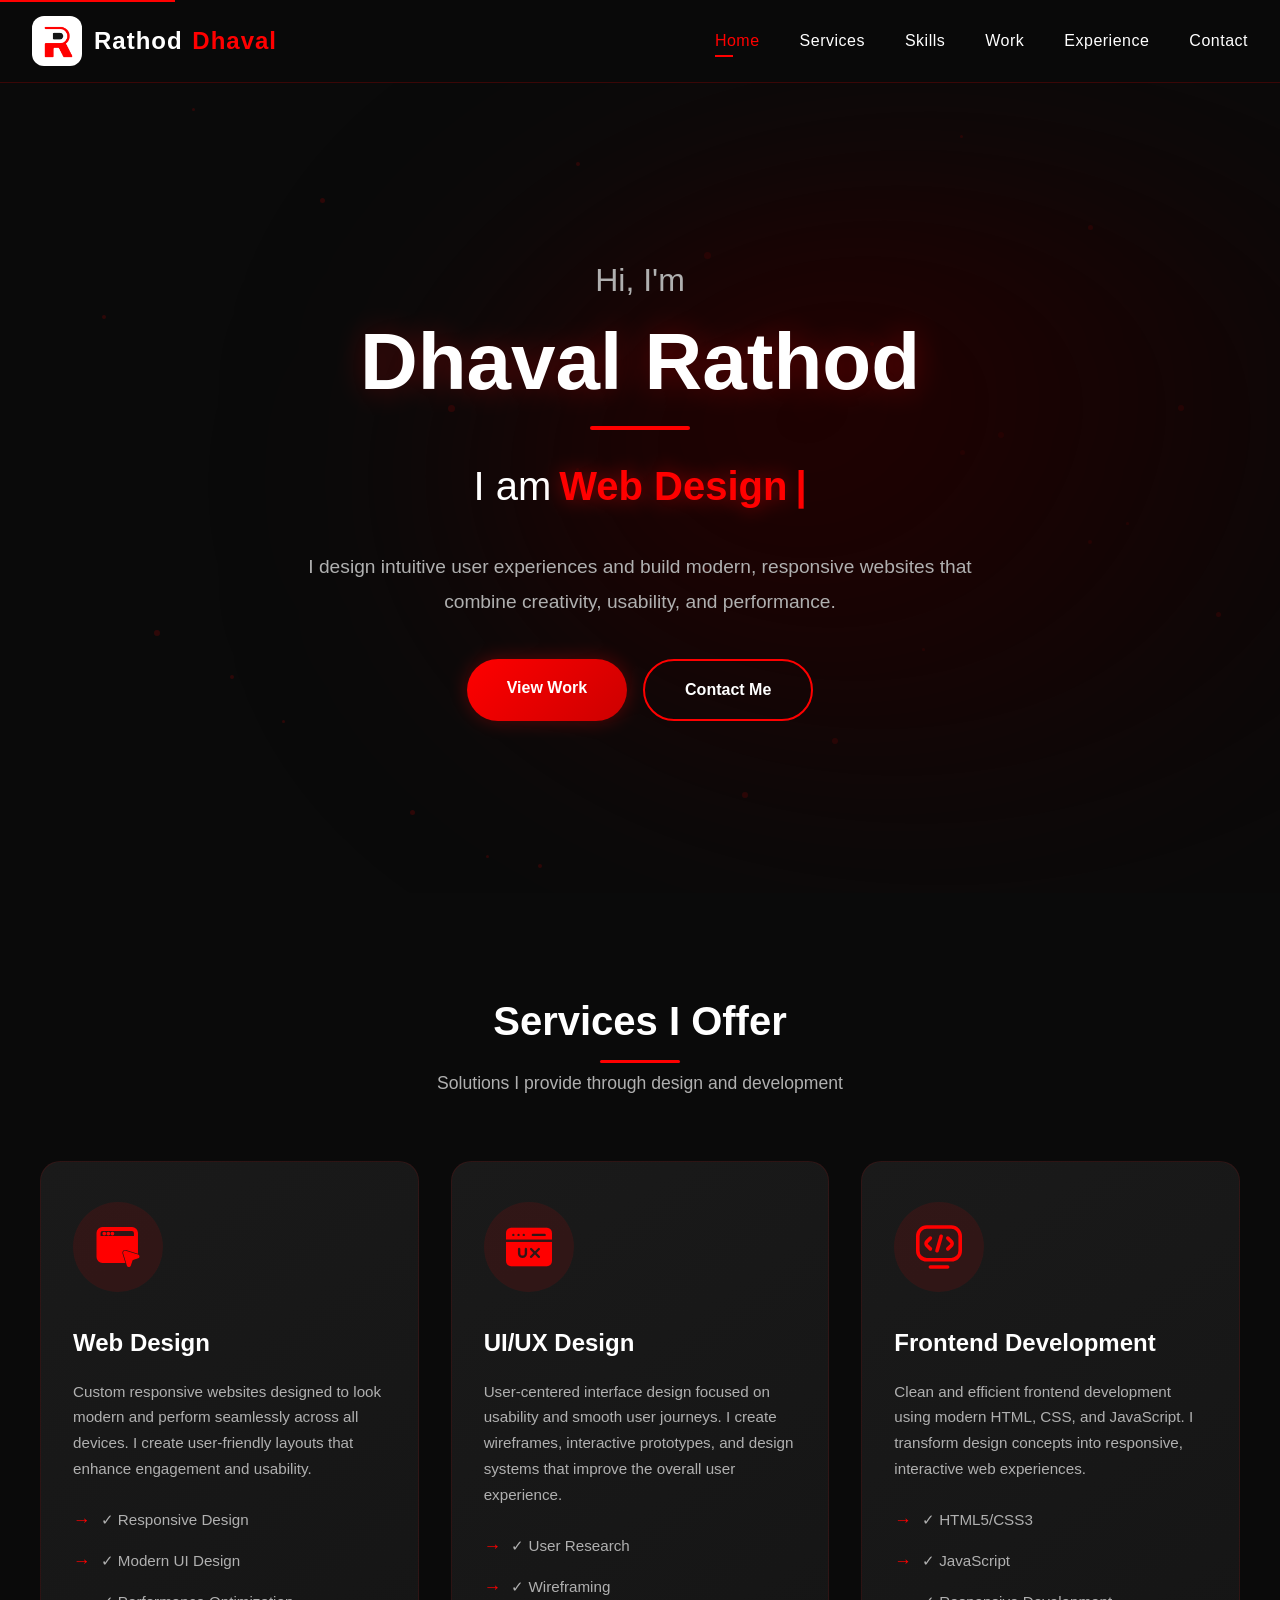
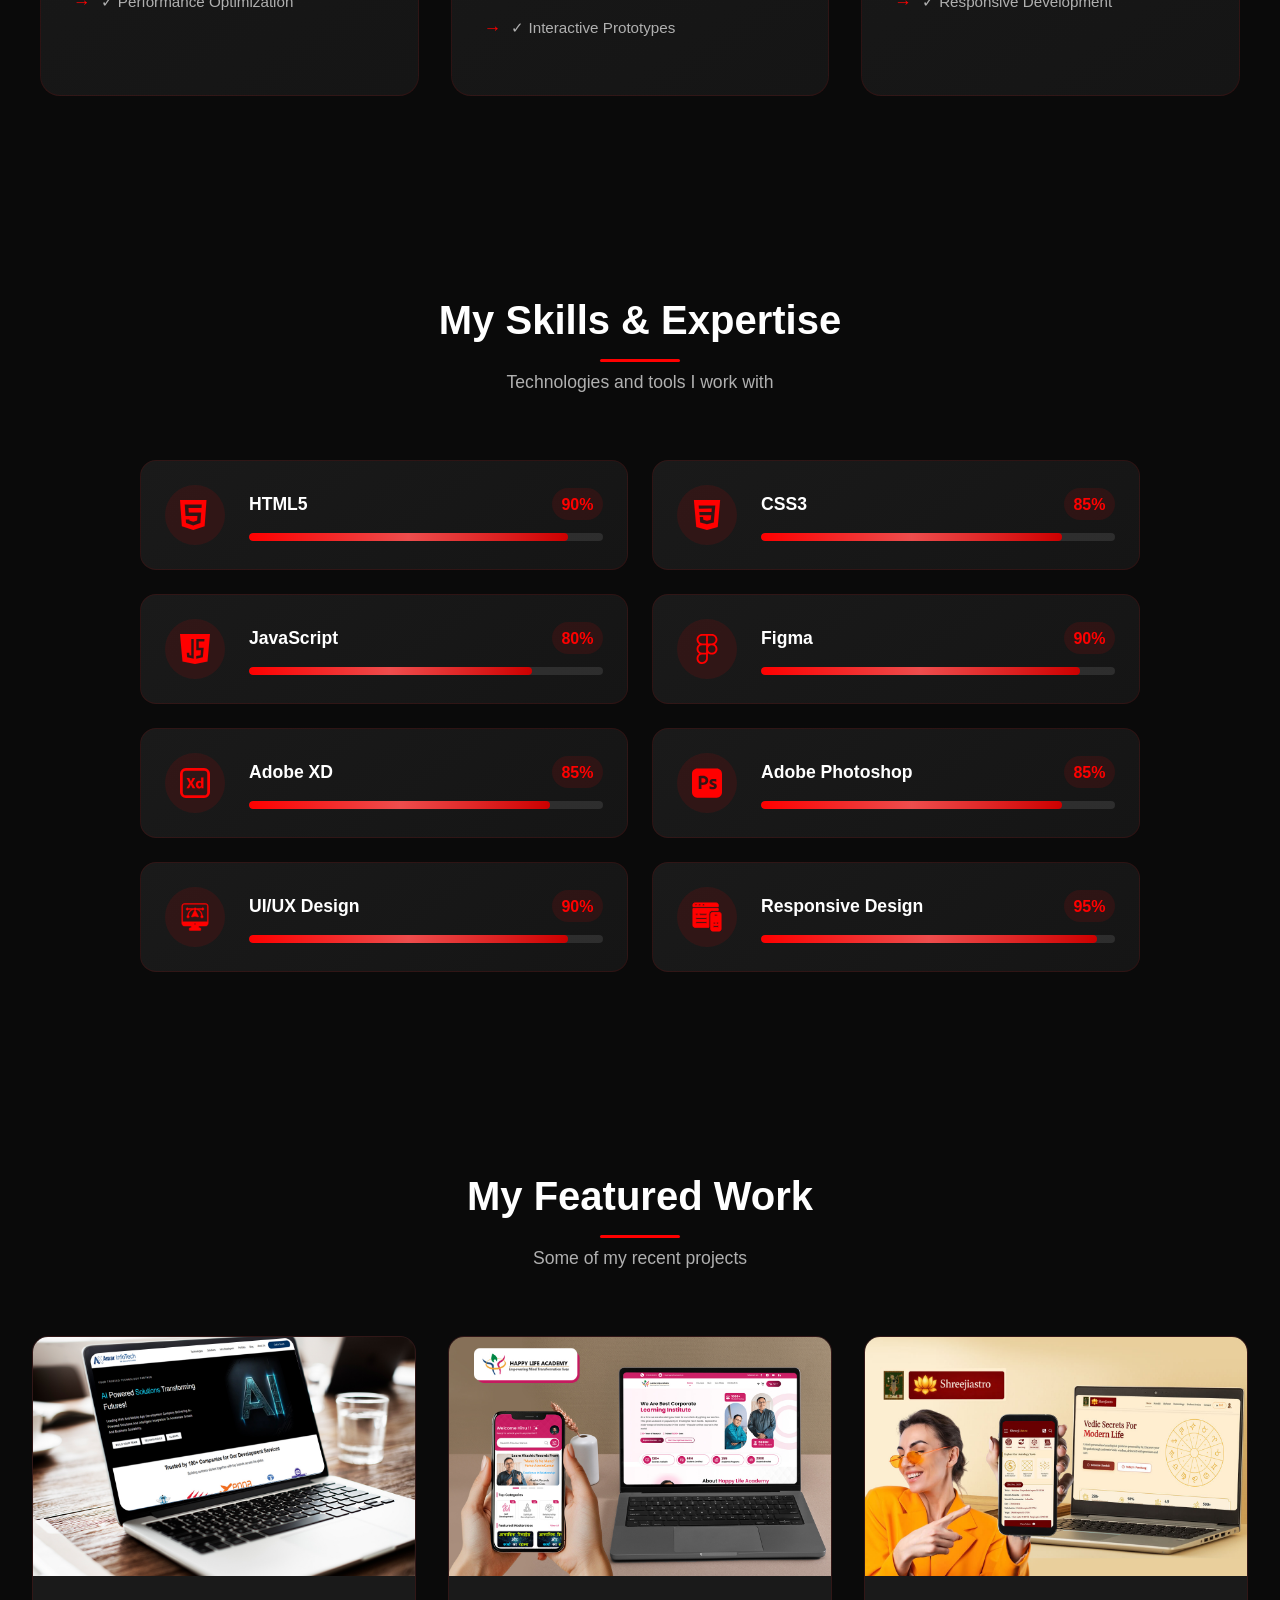
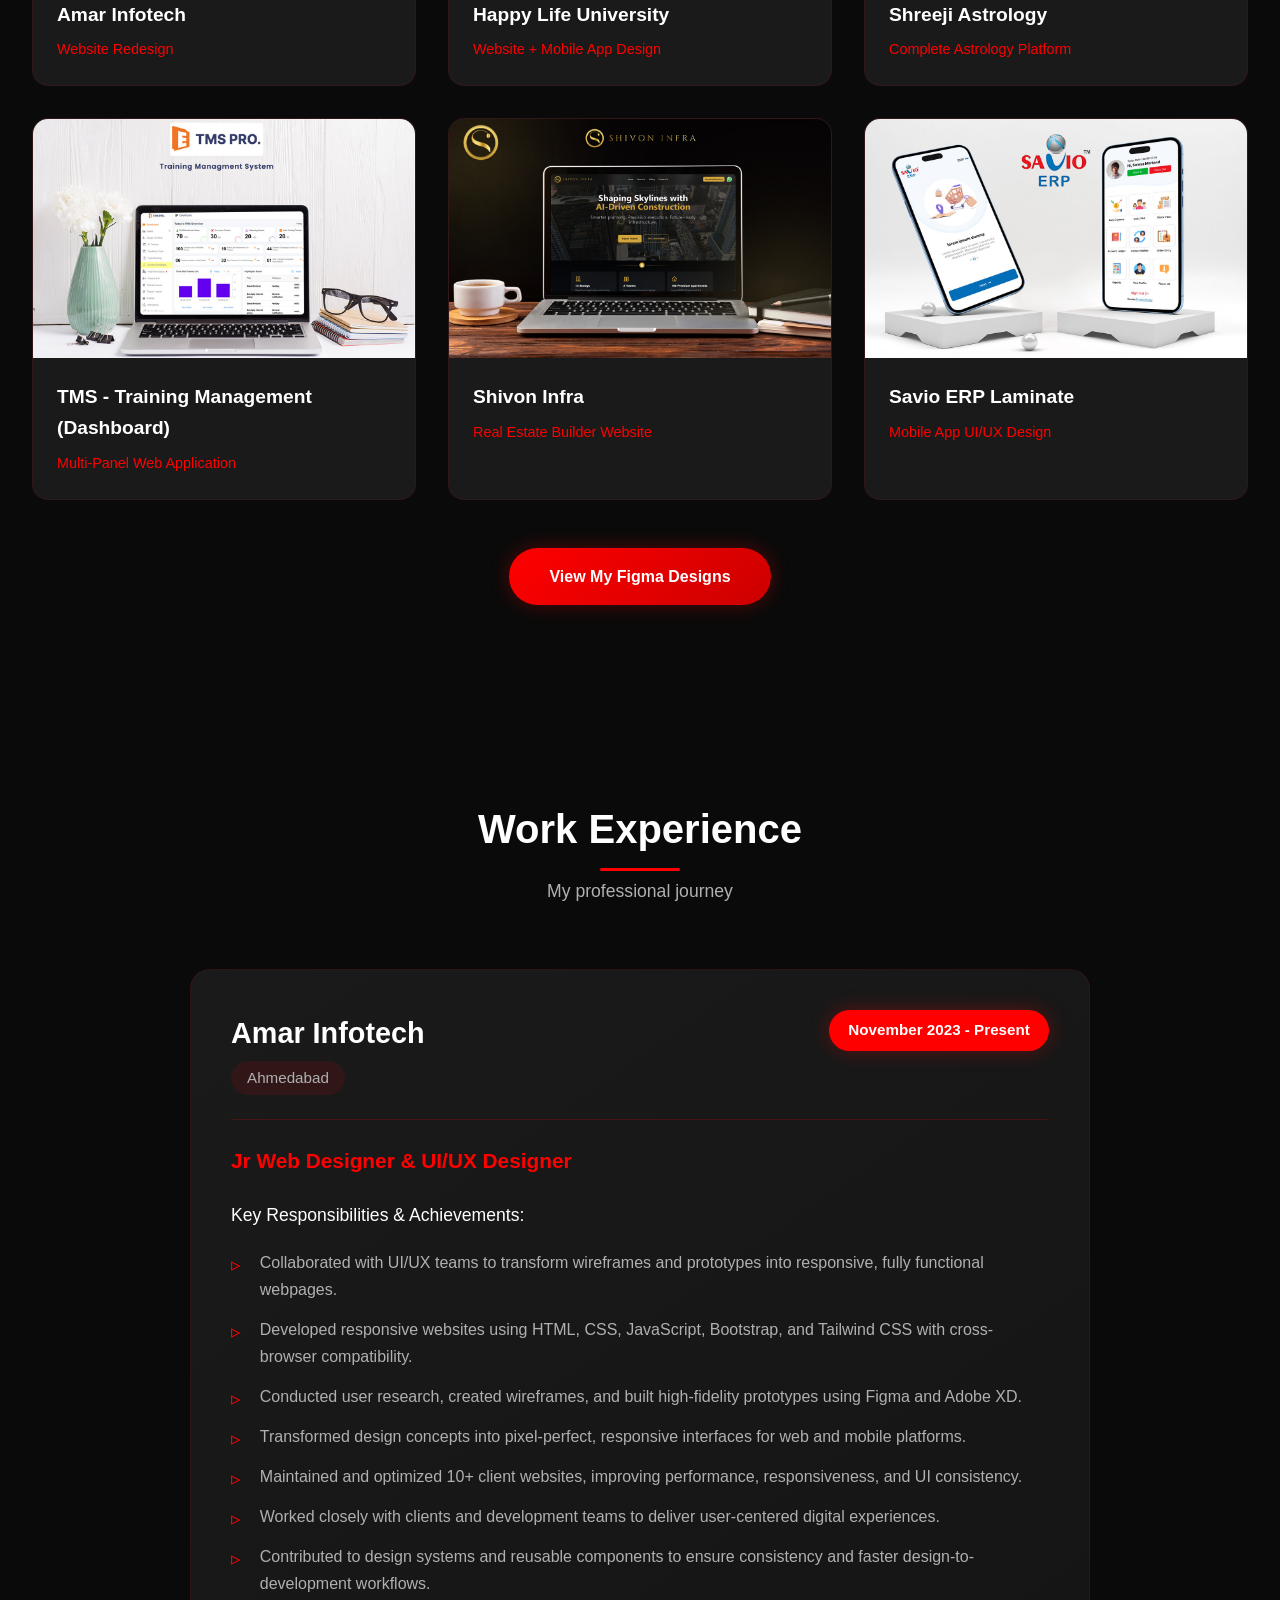
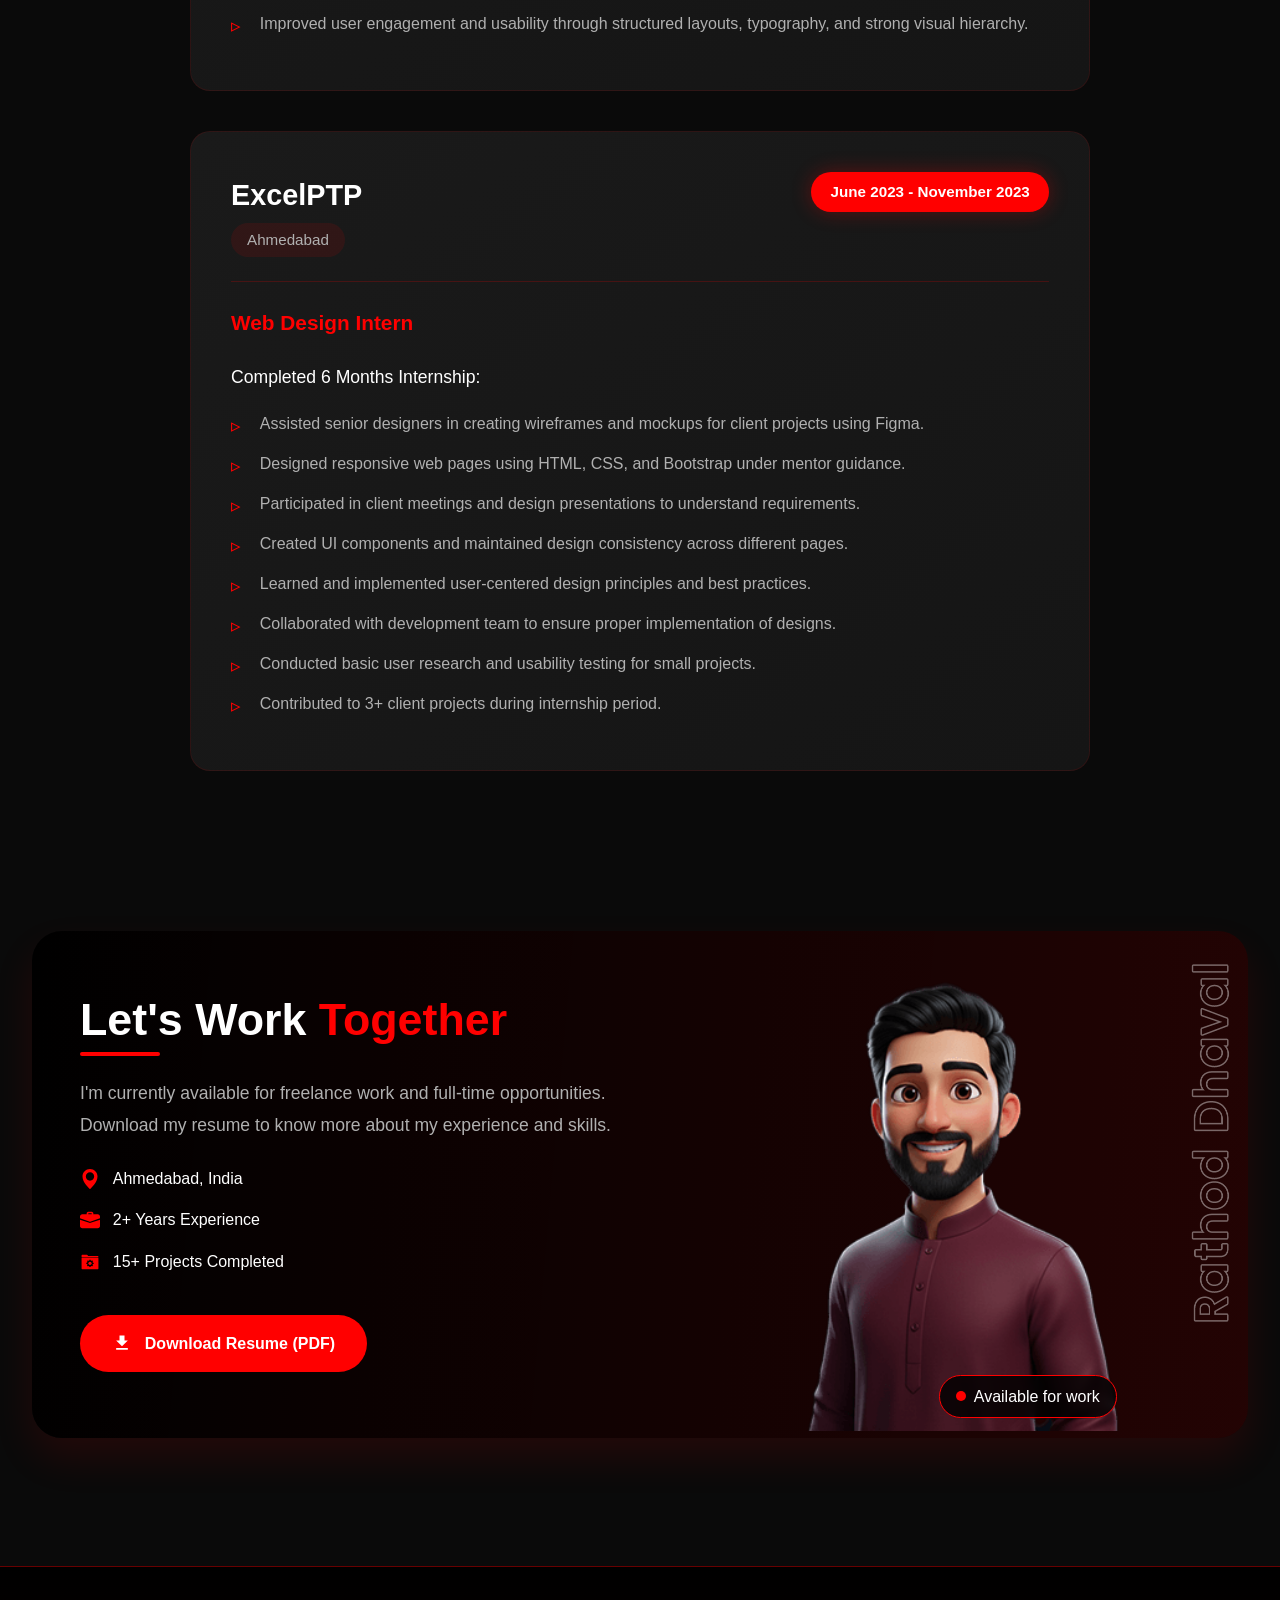
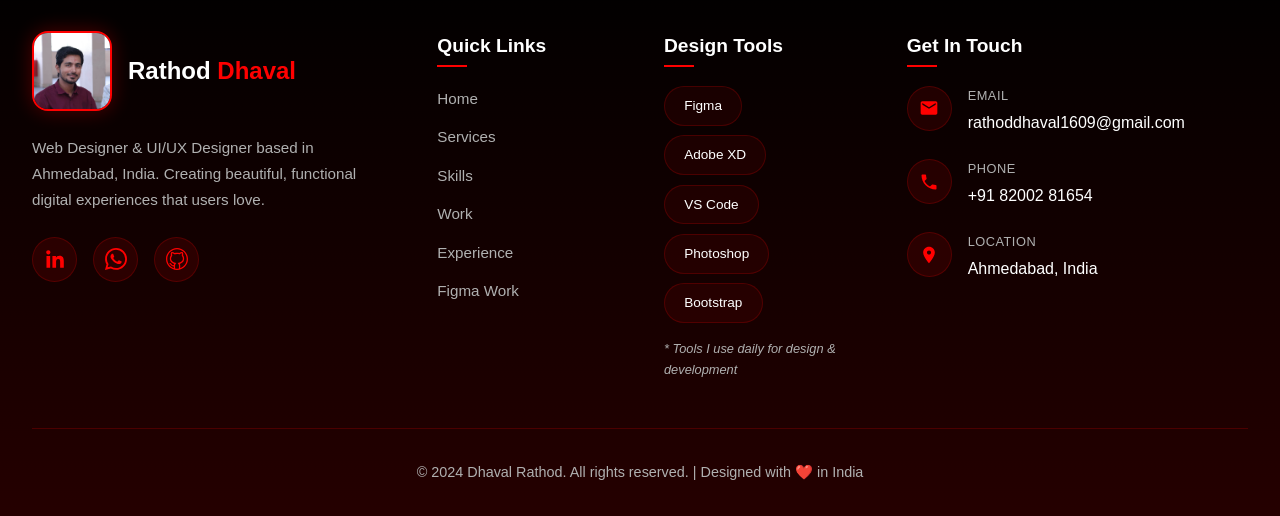
==== commit 000341e5: "resume link uploded" ====
--- a/index.html
+++ b/index.html
@@ -731,7 +731,7 @@
                                 </div>
                             </div>
 
-                            <a href="https://drive.google.com/file/d/12kxhYpR76QlL1-klxQ4hb9BVI09mgA2N/view?usp=sharing"
+                            <a href="https://drive.google.com/file/d/12kxhYpR76QlL1-klxQ4hb9BVI09mgA2N/view?usp=drive_link"
                                 class="resume-download-btn" download aria-label="Download Resume PDF">
                                 <svg viewBox="0 0 24 24" width="20" height="20" aria-hidden="true">
                                     <path d="M19 9h-4V3H9v6H5l7 7 7-7zM5 18v2h14v-2H5z" />
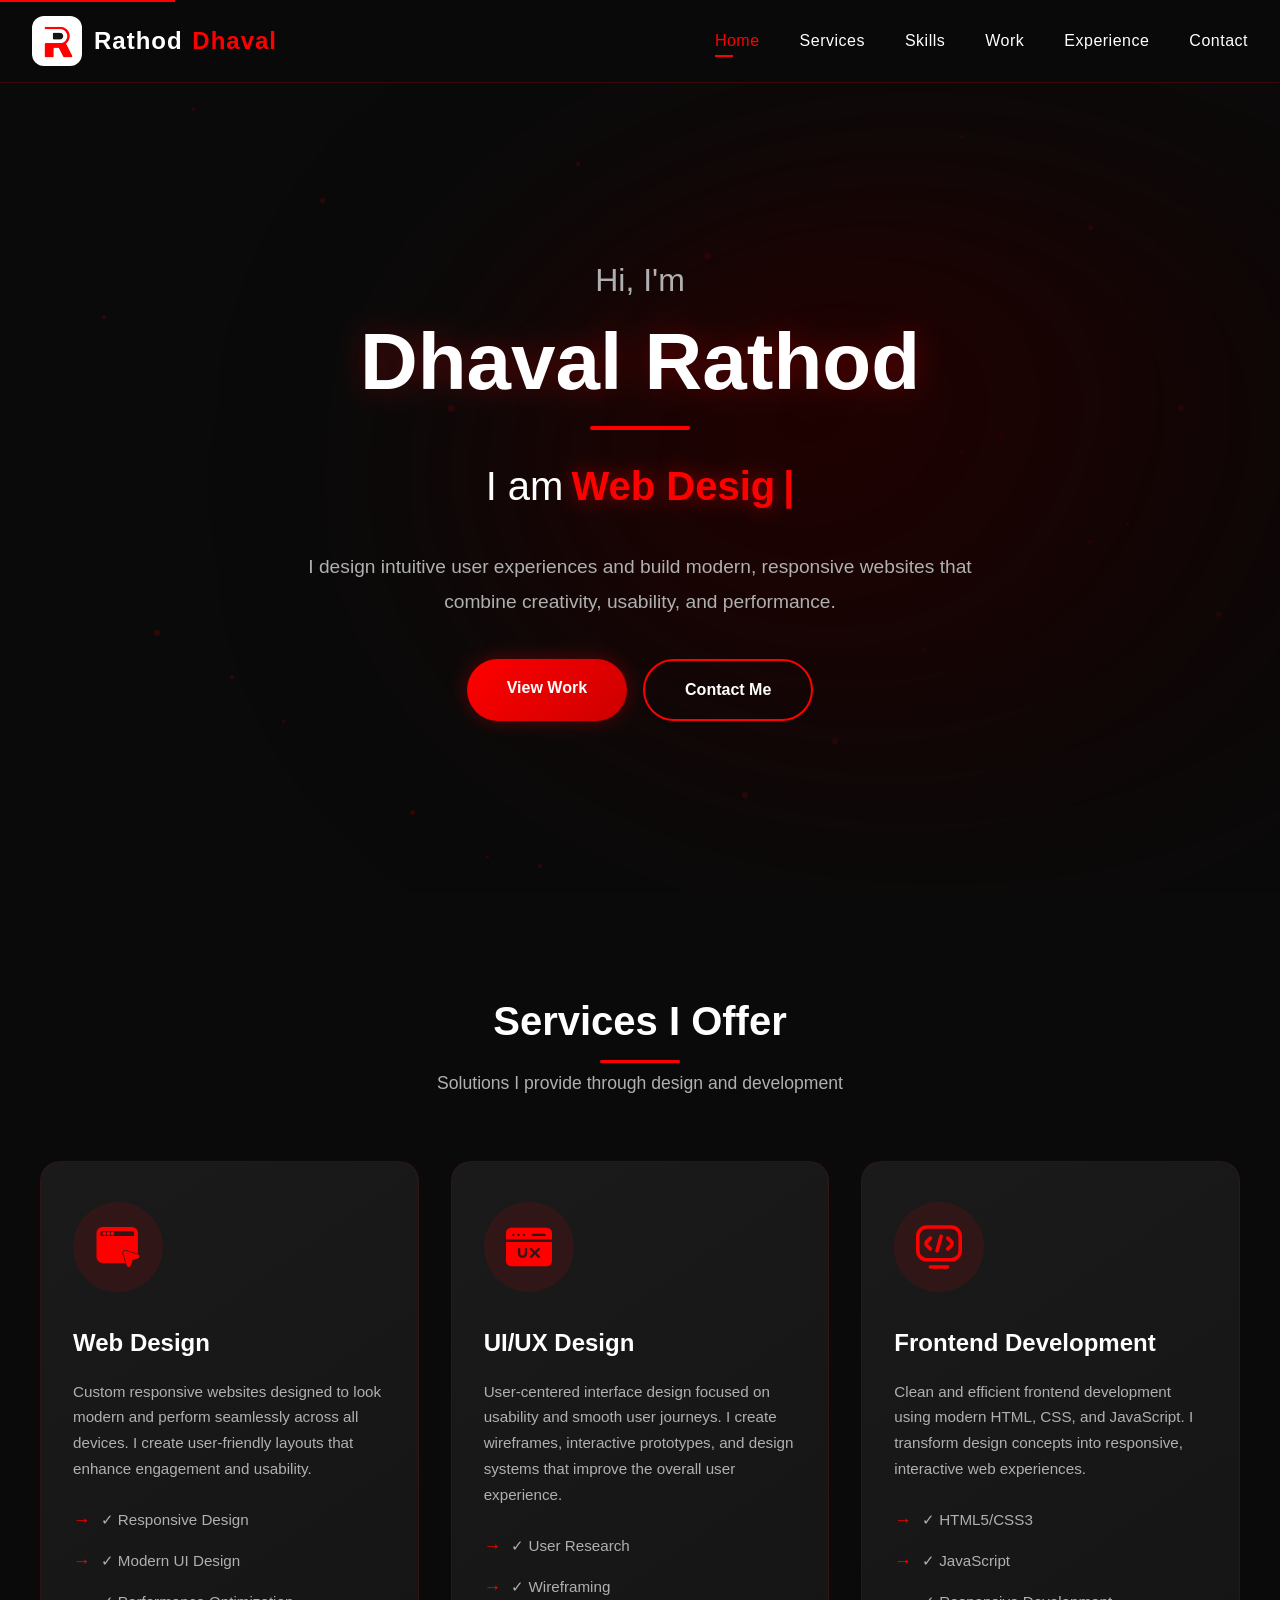
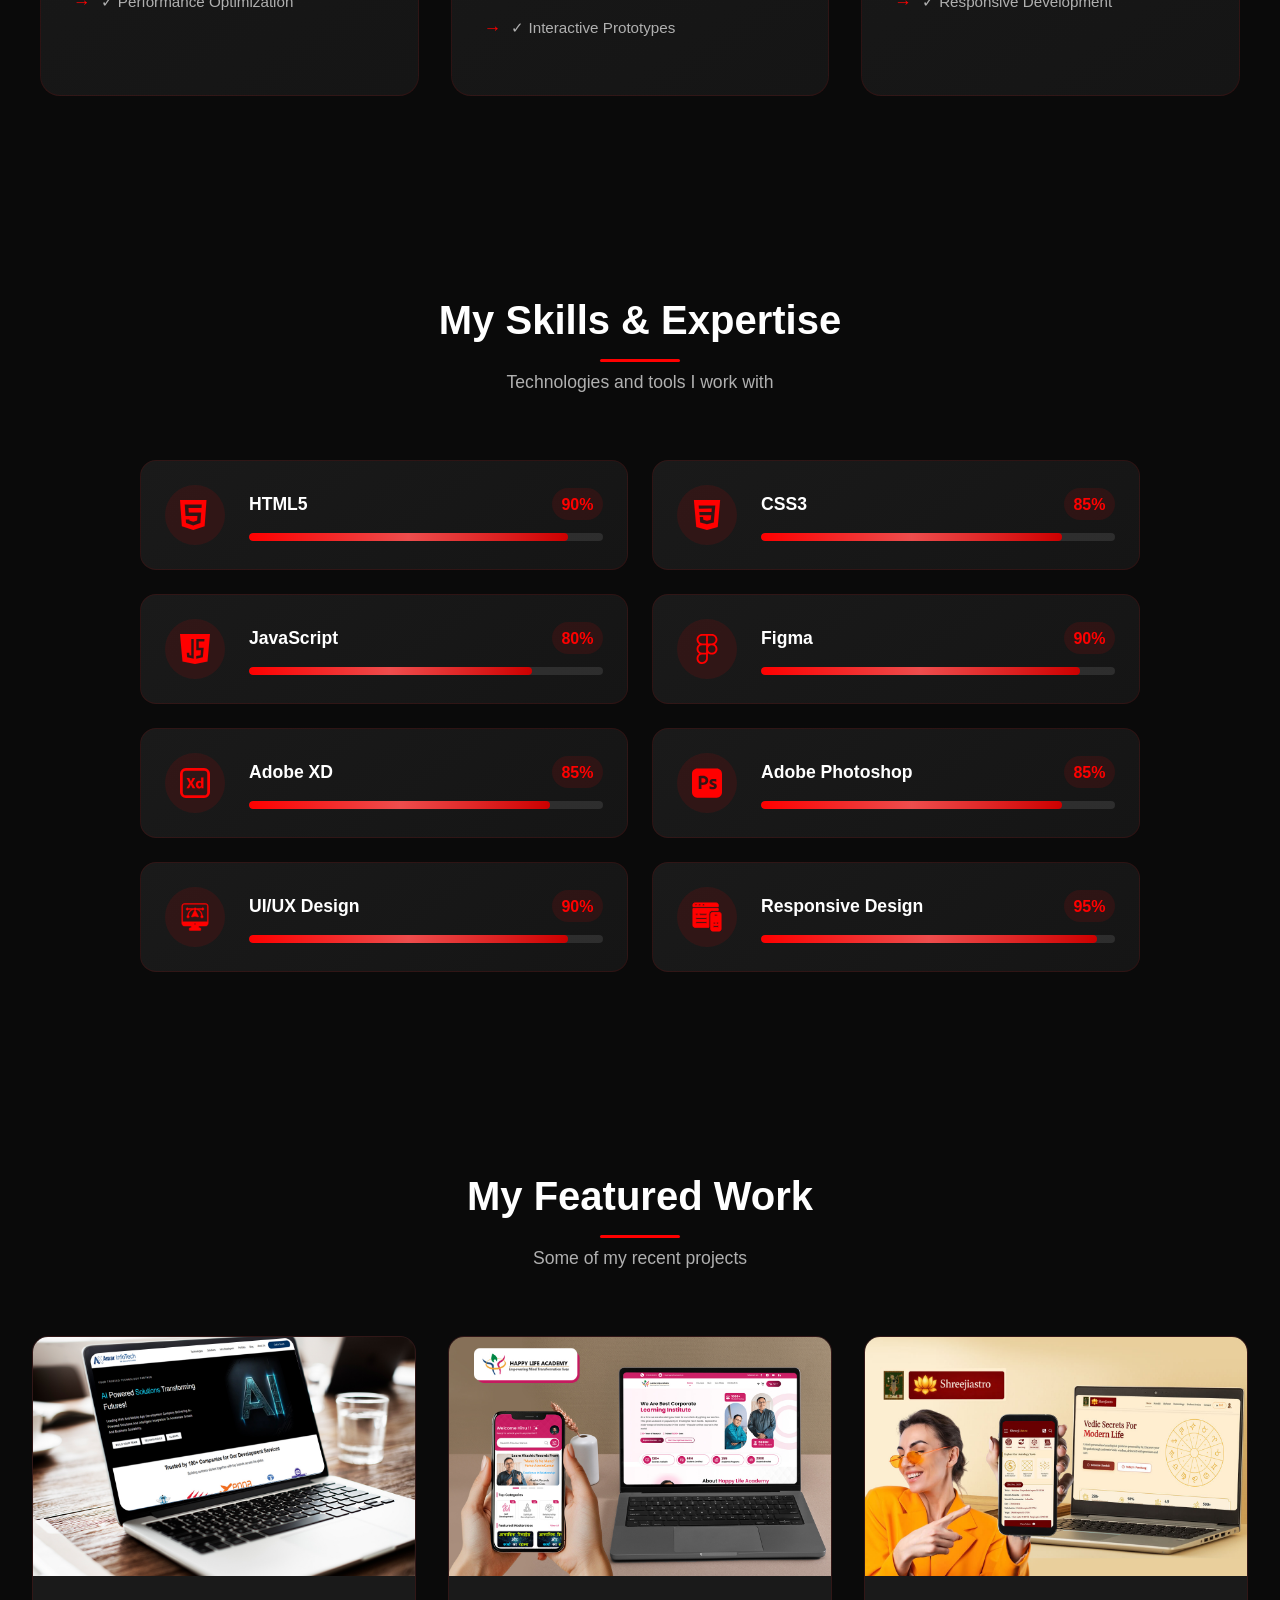
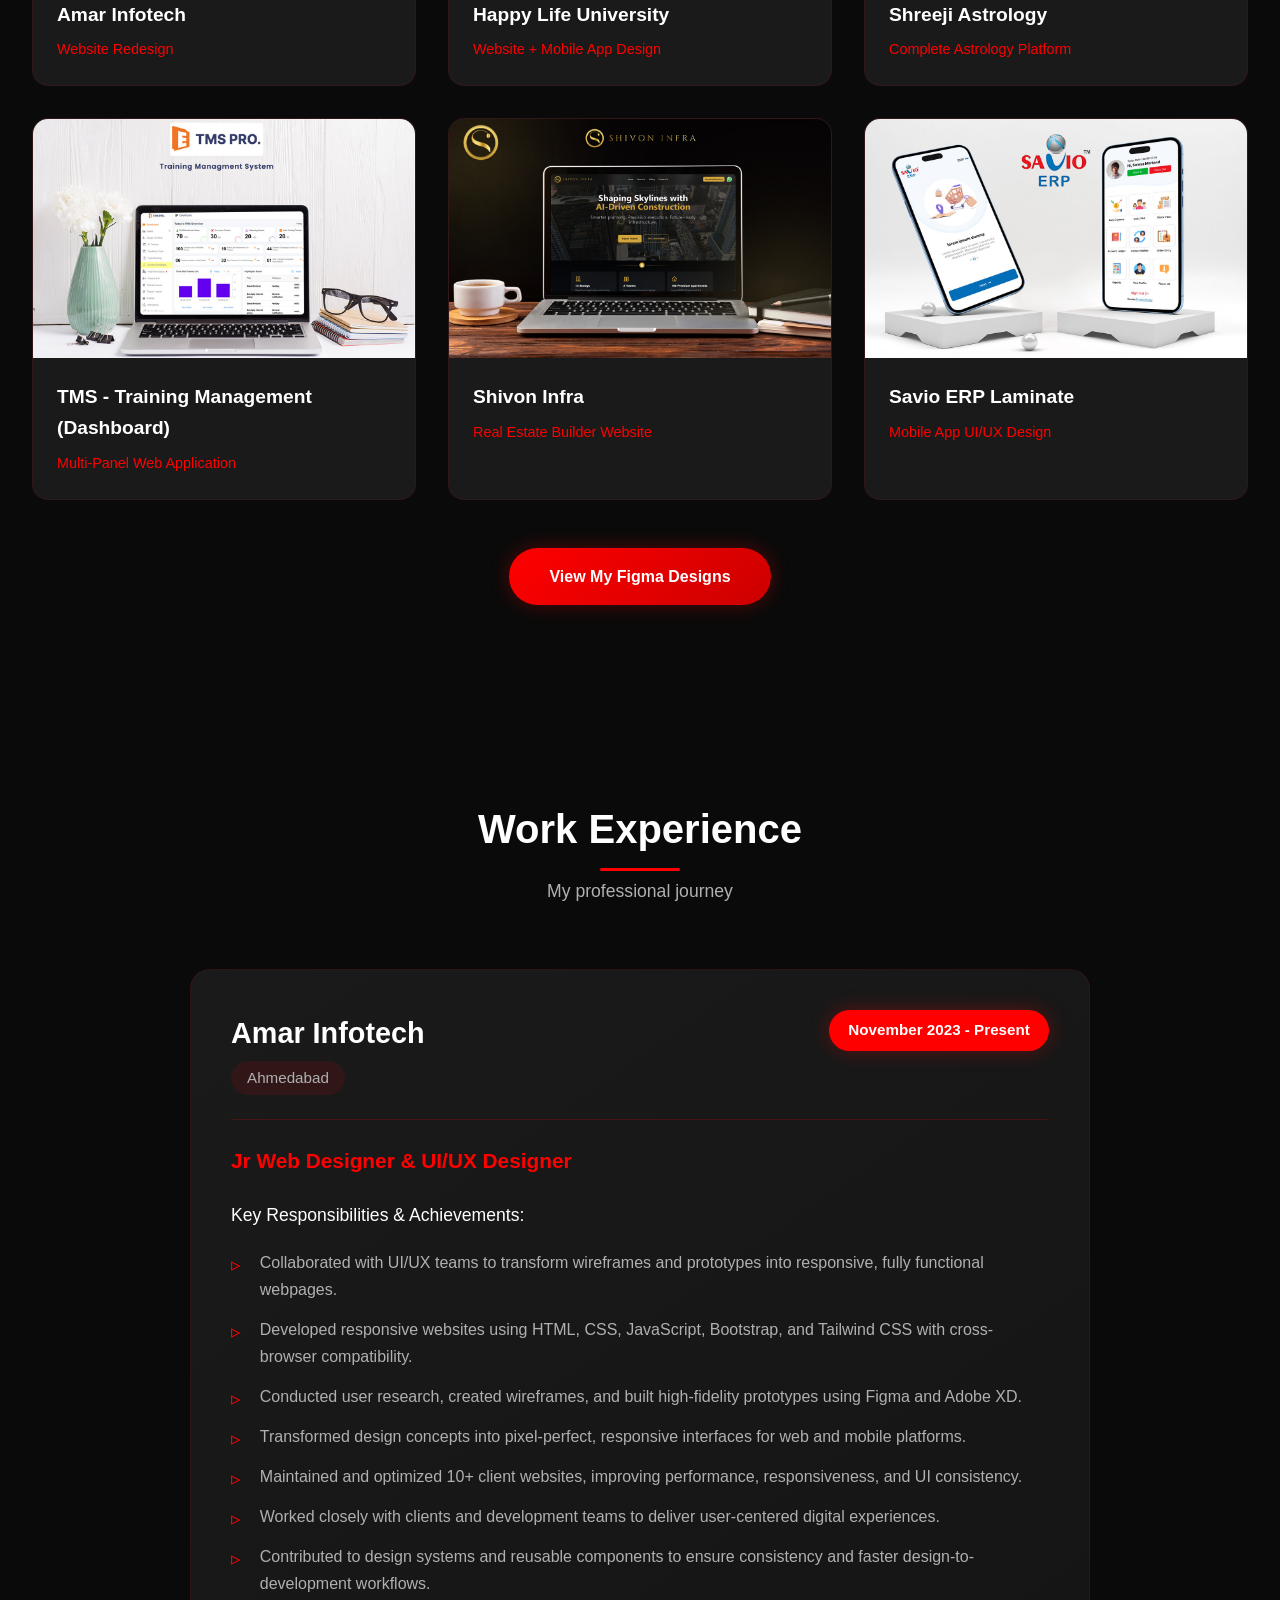
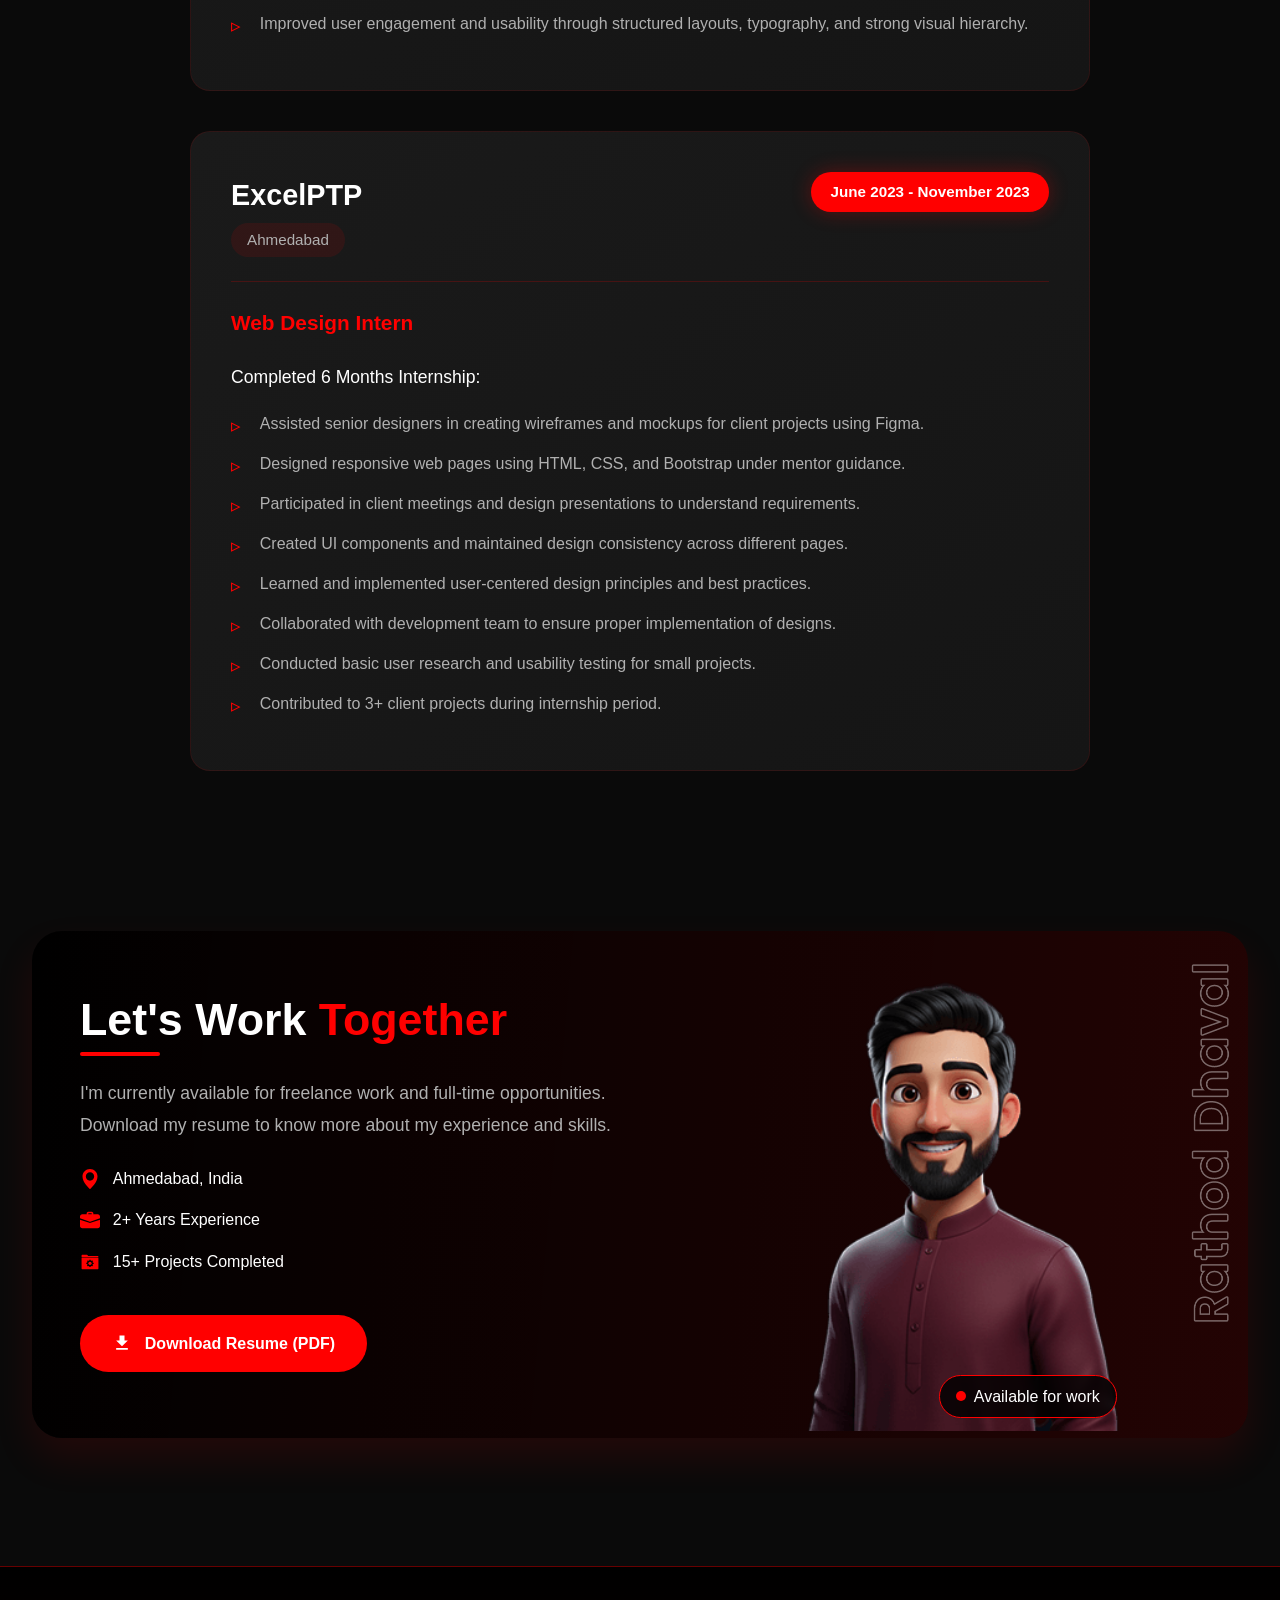
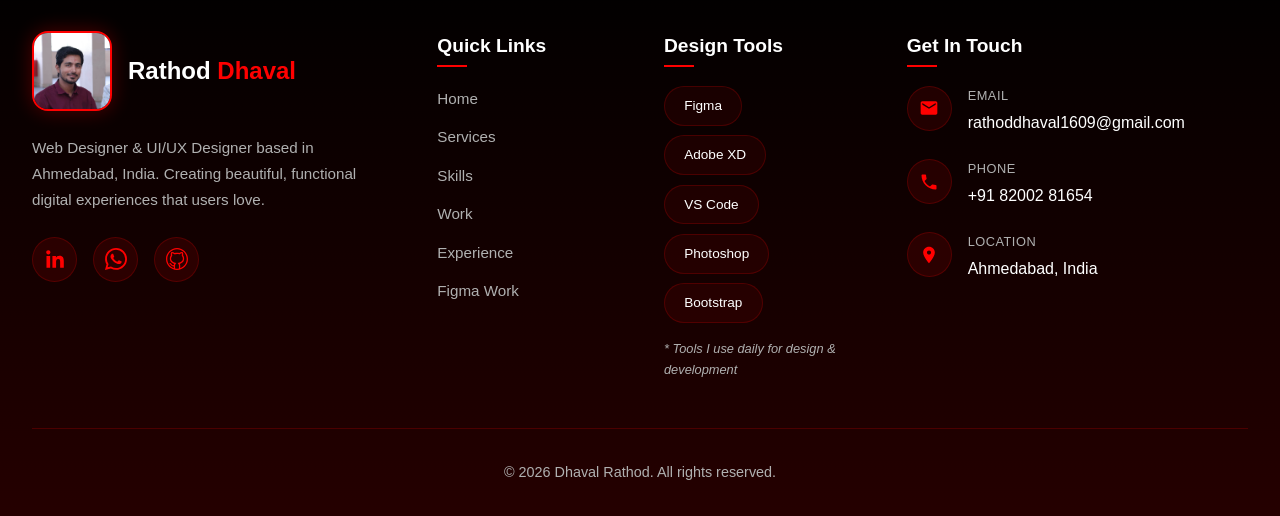
==== commit 8a202054: "footer change" ====
--- a/index.html
+++ b/index.html
@@ -885,8 +885,7 @@
 
             <!-- Copyright -->
             <div class="footer-bottom">
-                <p>© 2024 Dhaval Rathod. All rights reserved. | Designed with <span class="heart"
-                        aria-hidden="true">❤️</span> in India</p>
+                <p>© 2026 Dhaval Rathod. All rights reserved.</p>
             </div>
         </div>
     </footer>
--- a/responsive.css
+++ b/responsive.css
@@ -185,9 +185,9 @@
     }
 
     .service-icon {
-        width: 80px;
-        height: 80px;
-        padding: 12px;
+        width: 60px;
+        height: 60px;
+        padding: 15px;
     }
 }
 
@@ -205,8 +205,8 @@
     }
 
     .service-icon {
-        width: 70px;
-        height: 70px;
+        width: 50px;
+        height: 50px;
         padding: 10px;
     }
 
@@ -276,6 +276,7 @@
     .skill-icon {
         width: 60px;
         height: 60px;
+        padding: 14px;
     }
 }
 
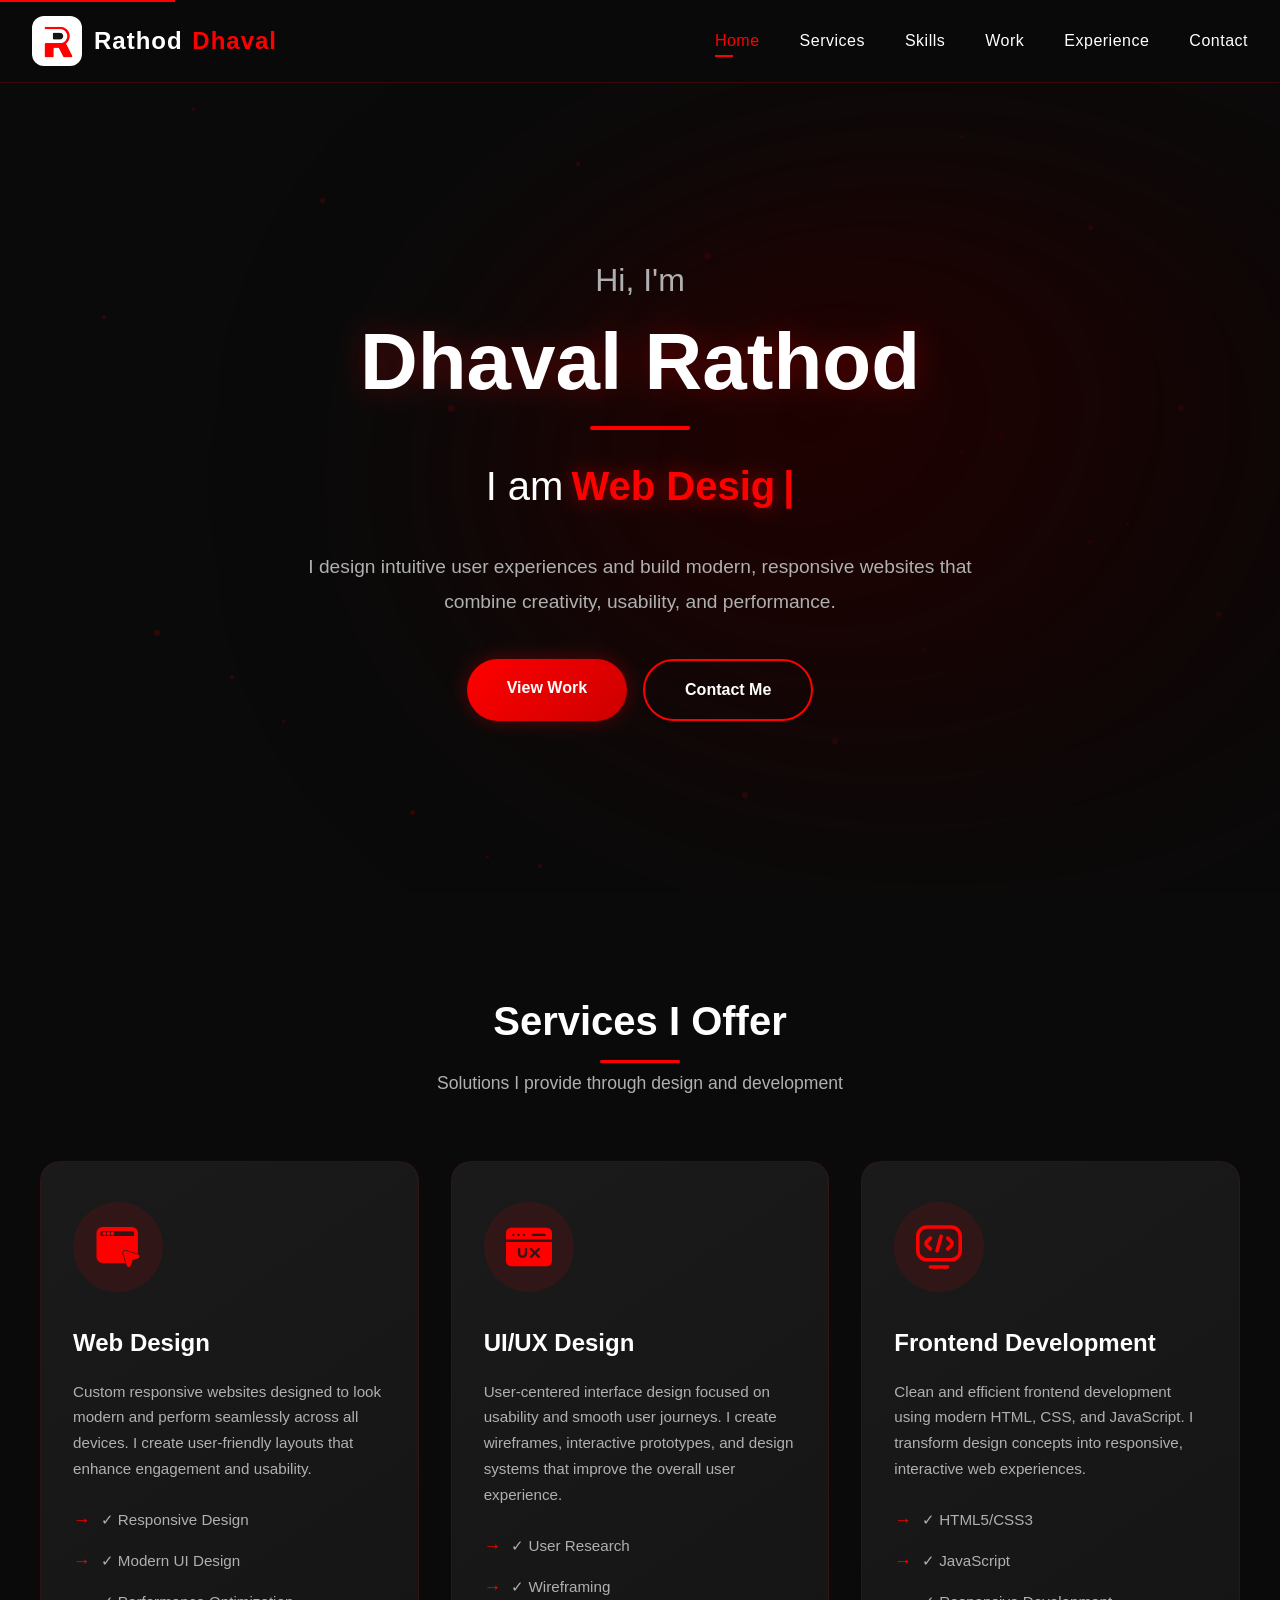
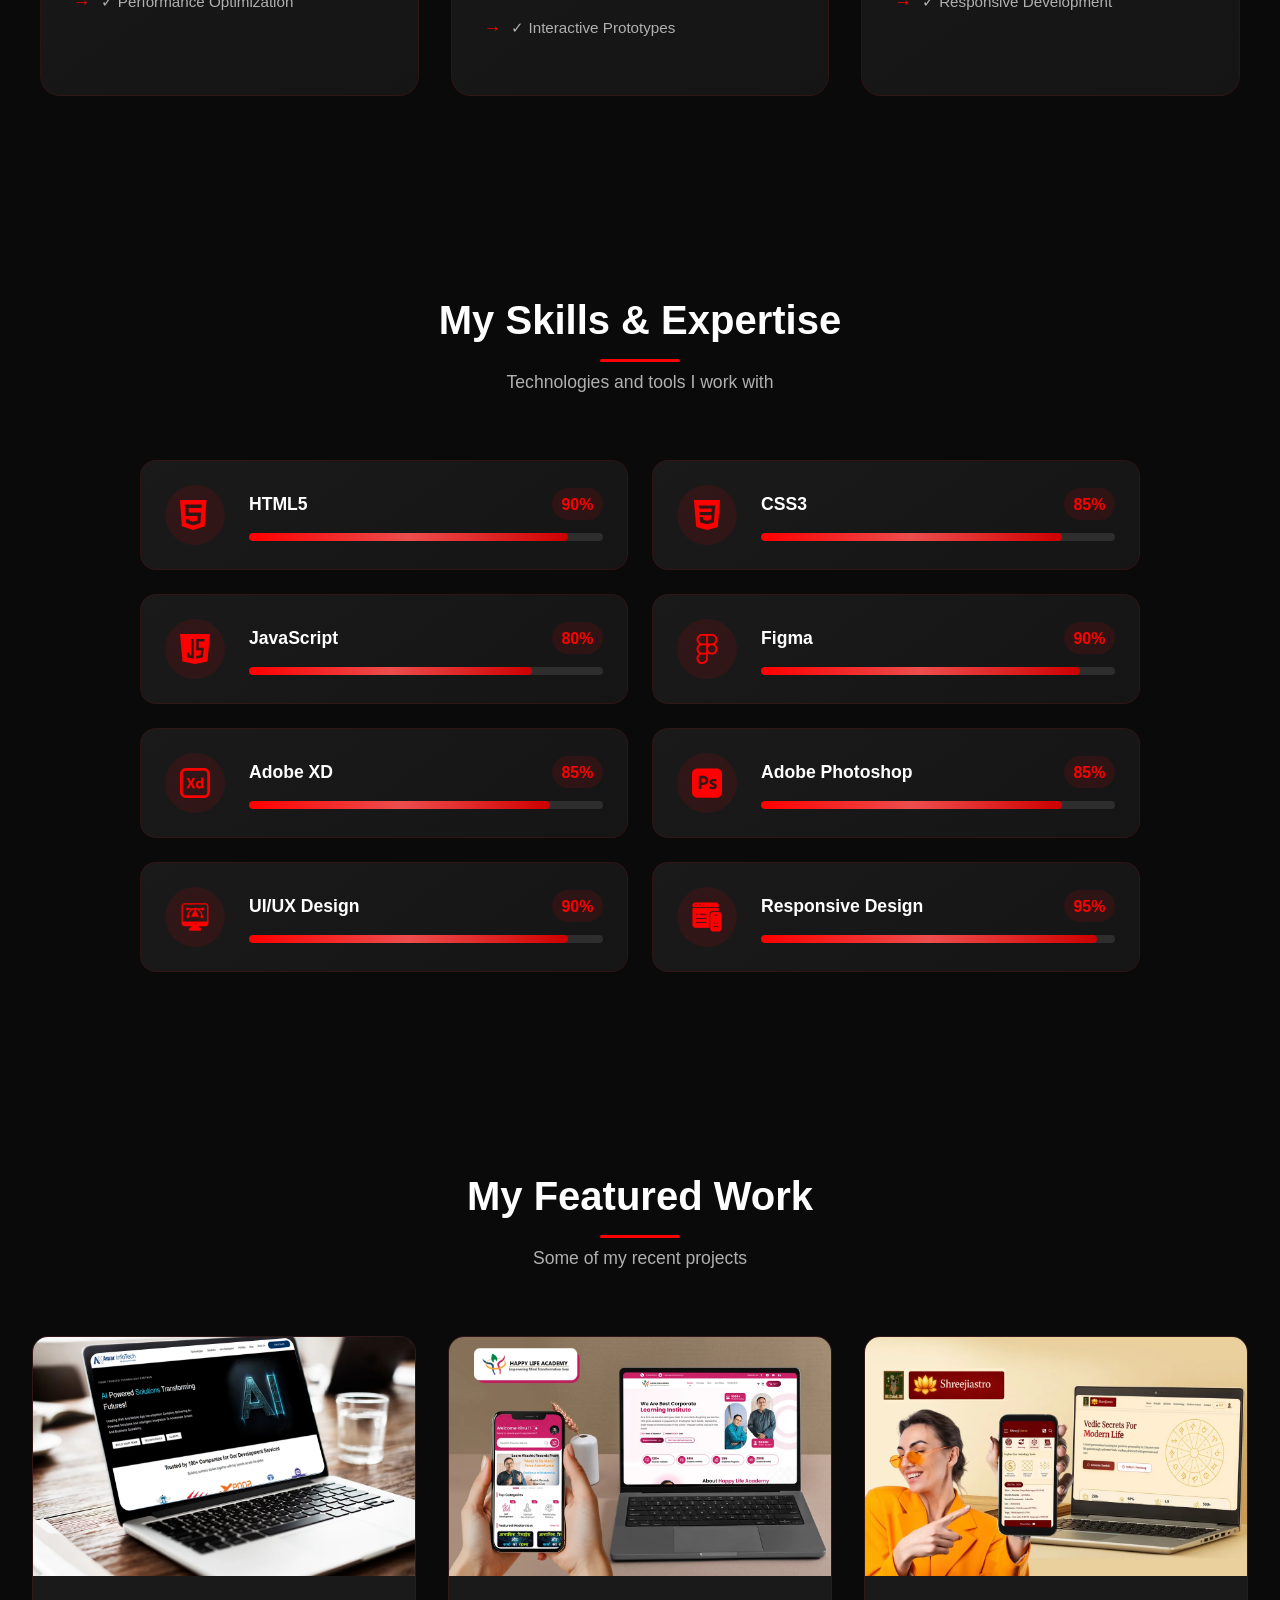
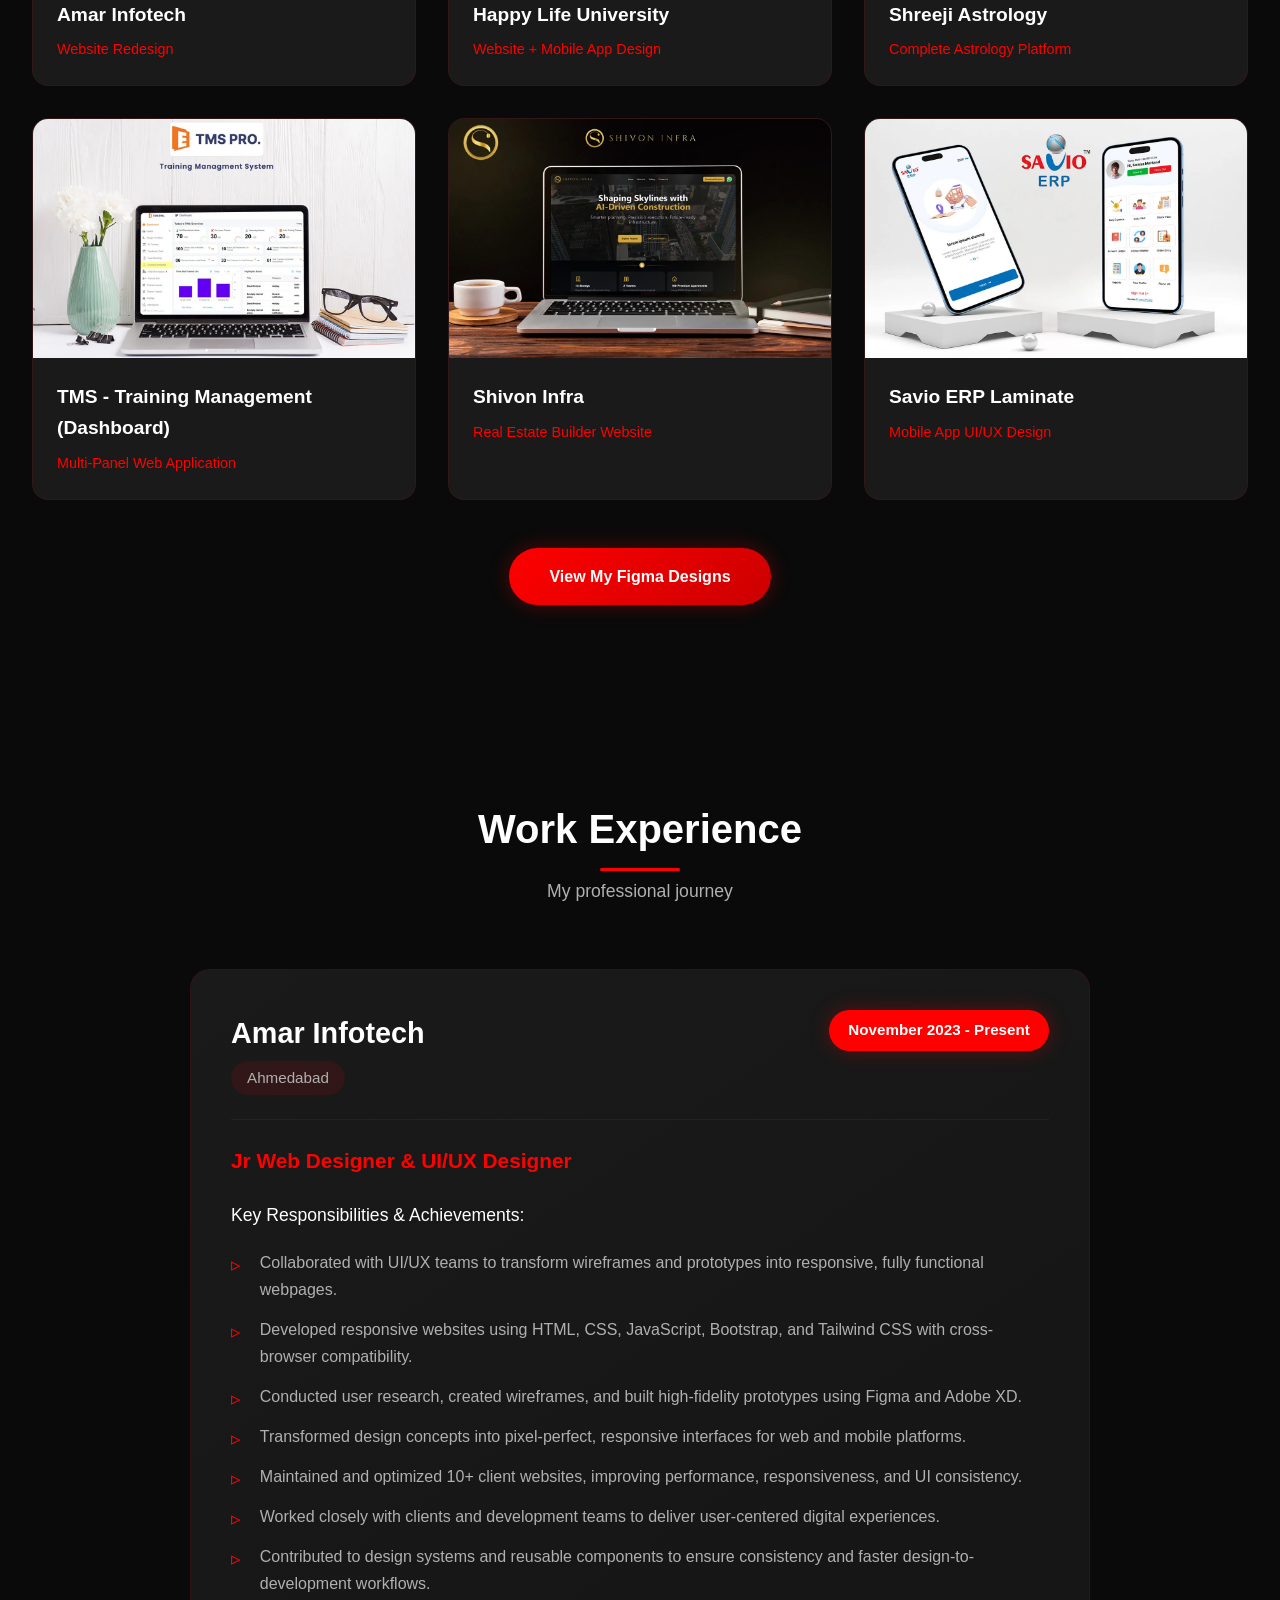
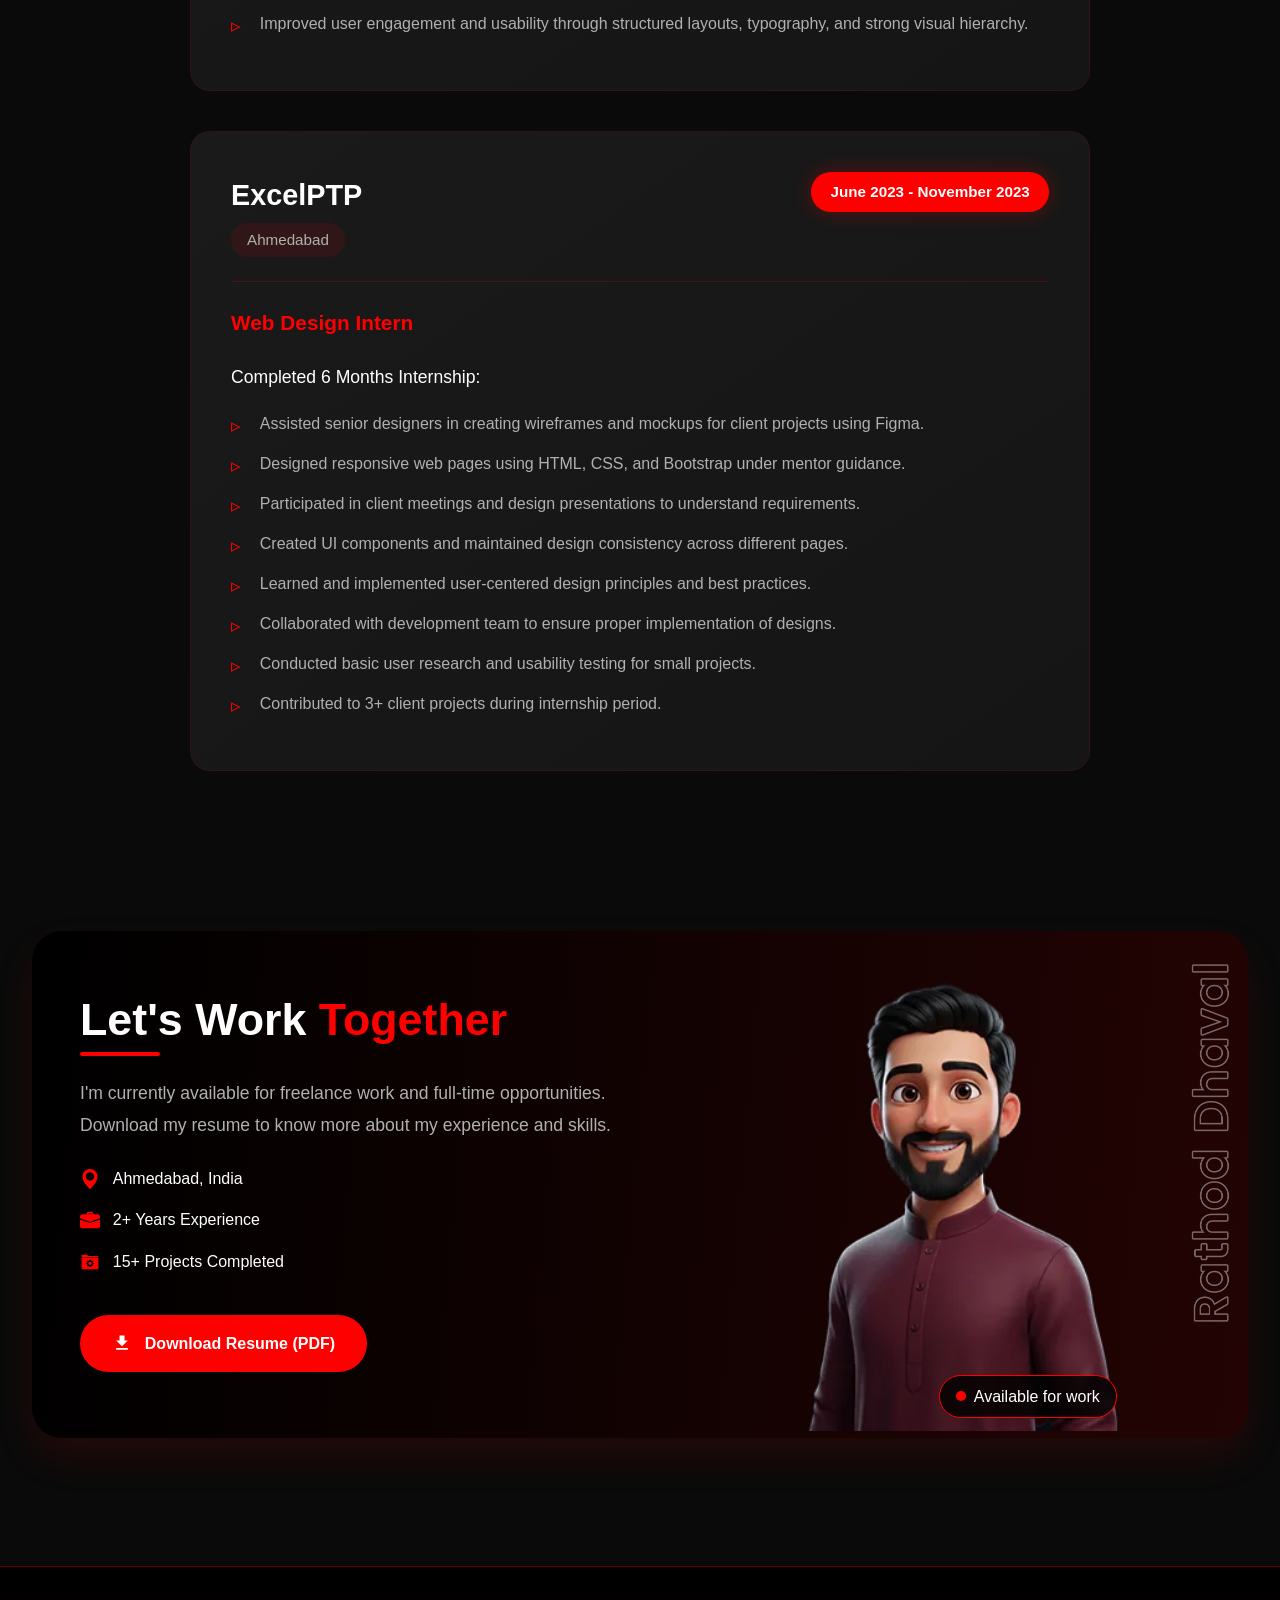
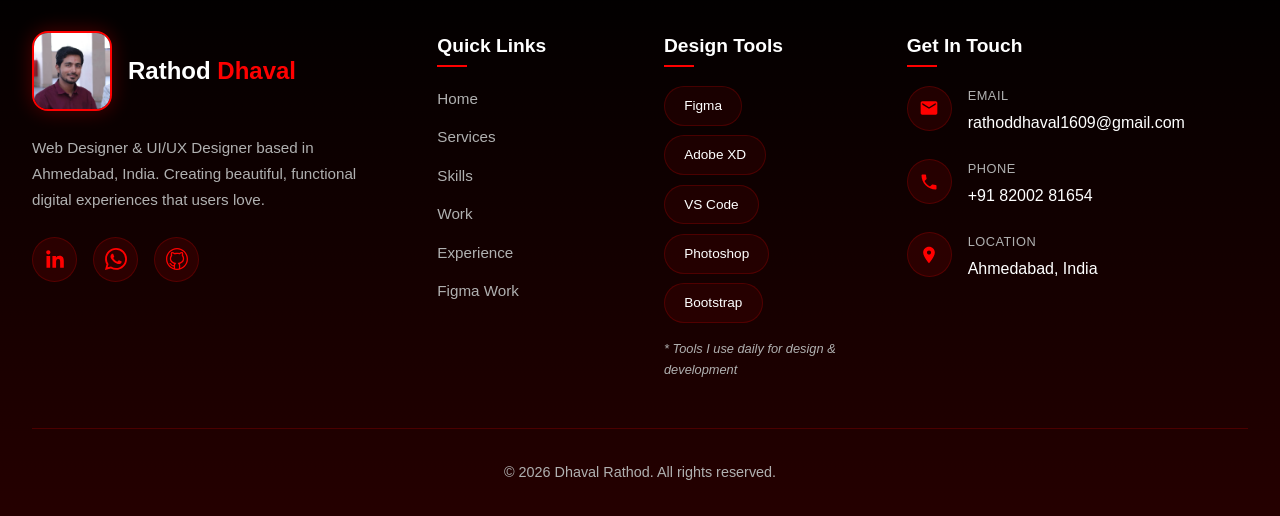
==== commit d6fd05b2: "done done done" ====
--- a/index.html
+++ b/index.html
@@ -17,7 +17,7 @@
     <meta property="og:title" content="Dhaval Rathod - Web Designer & UI/UX Designer">
     <meta property="og:description"
         content="Creating beautiful, functional digital experiences that users love. Specialized in modern web design and user-centered interfaces.">
-    <meta property="og:image" content="img/gemini.png">
+    <meta property="og:image" content="https://dhavalrathod.com/img/gemini.png">
     <meta property="og:url" content="https://dhavalrathod.com">
     <meta property="og:type" content="website">
 
@@ -30,8 +30,6 @@
 
     <!-- ========== PRELOAD CRITICAL RESOURCES ========== -->
     <link rel="preload" as="image" href="img/logo.png">
-    <link rel="preload" as="image" href="img/gemini.png">
-    <link rel="preconnect" href="https://images.unsplash.com">
 </head>
 
 <body>
@@ -74,7 +72,7 @@
 
     <!-- ========== HEADER / NAVIGATION ========== -->
     <header class="header" id="header">
-        <div class="nav-container">
+        <nav class="nav-container" aria-label="Main navigation">
             <!-- Logo with Red Dot -->
             <a href="#home" class="logo" aria-label="Dhaval Rathod - Go to homepage">
                 <div class="logo-dot">
@@ -92,7 +90,7 @@
             </button>
 
             <!-- Navigation Links -->
-            <ul class="nav-menu" id="navMenu" role="navigation">
+            <ul class="nav-menu" id="navMenu">
                 <li class="nav-item"><a href="#home" class="nav-link active" aria-current="page">Home</a></li>
                 <li class="nav-item"><a href="#services" class="nav-link">Services</a></li>
                 <li class="nav-item"><a href="#skills" class="nav-link">Skills</a></li>
@@ -100,7 +98,7 @@
                 <li class="nav-item"><a href="#experience" class="nav-link">Experience</a></li>
                 <li class="nav-item"><a href="#contact" class="nav-link">Contact</a></li>
             </ul>
-        </div>
+        </nav>
     </header>
 
     <!-- ========== MAIN CONTENT ========== -->
@@ -464,11 +462,11 @@
                     <!-- Portfolio Card 1 -->
                     <div class="portfolio-card">
                         <div class="portfolio-image-wrapper">
-                            <img src="img/Pro-1.jpg" alt="Amar Infotech Website Redesign" class="portfolio-image"
+                            <img src="img/Pro-1.webp" width="1200" height="800" alt="Amar Infotech Website Redesign" class="portfolio-image"
                                 loading="lazy">
                             <div class="portfolio-overlay">
                                 <a href="#modal1" class="portfolio-view-btn"
-                                    aria-label="Amar Infotech Website Redesign">
+                                    aria-label="View Amar Infotech project details">
                                     <svg viewBox="0 0 24 24" width="24" height="24" aria-hidden="true">
                                         <path
                                             d="M12 4.5C7 4.5 2.73 7.61 1 12c1.73 4.39 6 7.5 11 7.5s9.27-3.11 11-7.5c-1.73-4.39-6-7.5-11-7.5zM12 17c-2.76 0-5-2.24-5-5s2.24-5 5-5 5 2.24 5 5-2.24 5-5 5zm0-8c-1.66 0-3 1.34-3 3s1.34 3 3 3 3-1.34 3-3-1.34-3-3-3z" />
@@ -486,9 +484,9 @@
                     <!-- Portfolio Card 2 -->
                     <div class="portfolio-card">
                         <div class="portfolio-image-wrapper">
-                            <img src="img/Pro-2.jpg" alt="Happy Life University" class="portfolio-image" loading="lazy">
+                            <img src="img/Pro-2.webp" width="1200" height="800" alt="Happy Life University" class="portfolio-image" loading="lazy">
                             <div class="portfolio-overlay">
-                                <a href="#modal2" class="portfolio-view-btn" aria-label="Happy Life University">
+                                <a href="#modal2" class="portfolio-view-btn" aria-label="View Happy Life University project details">
                                     <svg viewBox="0 0 24 24" width="24" height="24" aria-hidden="true">
                                         <path
                                             d="M12 4.5C7 4.5 2.73 7.61 1 12c1.73 4.39 6 7.5 11 7.5s9.27-3.11 11-7.5c-1.73-4.39-6-7.5-11-7.5zM12 17c-2.76 0-5-2.24-5-5s2.24-5 5-5 5 2.24 5 5-2.24 5-5 5zm0-8c-1.66 0-3 1.34-3 3s1.34 3 3 3 3-1.34 3-3-1.34-3-3-3z" />
@@ -506,10 +504,10 @@
                     <!-- Portfolio Card 3 -->
                     <div class="portfolio-card">
                         <div class="portfolio-image-wrapper">
-                            <img src="img/Pro-3.jpg" alt="Shreeji Astrology" class="portfolio-image" loading="lazy">
+                            <img src="img/Pro-3.webp" width="1200" height="800" alt="Shreeji Astrology" class="portfolio-image" loading="lazy">
                             <div class="portfolio-overlay">
                                 <a href="#modal3" class="portfolio-view-btn"
-                                    aria-label="View Portfolio Website project details">
+                                    aria-label="View Shreeji Astrology project details">
                                     <svg viewBox="0 0 24 24" width="24" height="24" aria-hidden="true">
                                         <path
                                             d="M12 4.5C7 4.5 2.73 7.61 1 12c1.73 4.39 6 7.5 11 7.5s9.27-3.11 11-7.5c-1.73-4.39-6-7.5-11-7.5zM12 17c-2.76 0-5-2.24-5-5s2.24-5 5-5 5 2.24 5 5-2.24 5-5 5zm0-8c-1.66 0-3 1.34-3 3s1.34 3 3 3 3-1.34 3-3-1.34-3-3-3z" />
@@ -527,11 +525,11 @@
                     <!-- Portfolio Card 4 -->
                     <div class="portfolio-card">
                         <div class="portfolio-image-wrapper">
-                            <img src="img/Pro-4.jpg" alt="Training Management System" class="portfolio-image"
+                            <img src="img/Pro-4.webp" width="1200" height="800" alt="Training Management System" class="portfolio-image"
                                 loading="lazy">
                             <div class="portfolio-overlay">
                                 <a href="#modal4" class="portfolio-view-btn"
-                                    aria-label="View Dashboard Design project details">
+                                    aria-label="View Training Management System project details">
                                     <svg viewBox="0 0 24 24" width="24" height="24" aria-hidden="true">
                                         <path
                                             d="M12 4.5C7 4.5 2.73 7.61 1 12c1.73 4.39 6 7.5 11 7.5s9.27-3.11 11-7.5c-1.73-4.39-6-7.5-11-7.5zM12 17c-2.76 0-5-2.24-5-5s2.24-5 5-5 5 2.24 5 5-2.24 5-5 5zm0-8c-1.66 0-3 1.34-3 3s1.34 3 3 3 3-1.34 3-3-1.34-3-3-3z" />
@@ -549,11 +547,11 @@
                     <!-- Portfolio Card 5 -->
                     <div class="portfolio-card">
                         <div class="portfolio-image-wrapper">
-                            <img src="img/Pro-5.jpg" alt="Shivon Infra - Real Estate Website" class="portfolio-image"
+                            <img src="img/Pro-5.webp" width="1200" height="800" alt="Shivon Infra - Real Estate Website" class="portfolio-image"
                                 loading="lazy">
                             <div class="portfolio-overlay">
                                 <a href="#modal5" class="portfolio-view-btn"
-                                    aria-label="View Food Delivery App project details">
+                                    aria-label="View Shivon Infra project details">
                                     <svg viewBox="0 0 24 24" width="24" height="24" aria-hidden="true">
                                         <path
                                             d="M12 4.5C7 4.5 2.73 7.61 1 12c1.73 4.39 6 7.5 11 7.5s9.27-3.11 11-7.5c-1.73-4.39-6-7.5-11-7.5zM12 17c-2.76 0-5-2.24-5-5s2.24-5 5-5 5 2.24 5 5-2.24 5-5 5zm0-8c-1.66 0-3 1.34-3 3s1.34 3 3 3 3-1.34 3-3-1.34-3-3-3z" />
@@ -571,10 +569,10 @@
                     <!-- Portfolio Card 6 -->
                     <div class="portfolio-card">
                         <div class="portfolio-image-wrapper">
-                            <img src="img/Pro-6.jpg" alt="SAVIO ERP LAMINATE" class="portfolio-image" loading="lazy">
+                            <img src="img/Pro-6.webp" width="1200" height="800" alt="SAVIO ERP LAMINATE" class="portfolio-image" loading="lazy">
                             <div class="portfolio-overlay">
                                 <a href="#modal6" class="portfolio-view-btn"
-                                    aria-label="View Healthcare Portal project details">
+                                    aria-label="View Savio ERP Laminate project details">
                                     <svg viewBox="0 0 24 24" width="24" height="24" aria-hidden="true">
                                         <path
                                             d="M12 4.5C7 4.5 2.73 7.61 1 12c1.73 4.39 6 7.5 11 7.5s9.27-3.11 11-7.5c-1.73-4.39-6-7.5-11-7.5zM12 17c-2.76 0-5-2.24-5-5s2.24-5 5-5 5 2.24 5 5-2.24 5-5 5zm0-8c-1.66 0-3 1.34-3 3s1.34 3 3 3 3-1.34 3-3-1.34-3-3-3z" />
@@ -731,8 +729,8 @@
                                 </div>
                             </div>
 
-                            <a href="https://drive.google.com/file/d/12kxhYpR76QlL1-klxQ4hb9BVI09mgA2N/view?usp=drive_link"
-                                class="resume-download-btn" download aria-label="Download Resume PDF">
+                            <a href="https://drive.google.com/uc?export=download&amp;id=12kxhYpR76QlL1-klxQ4hb9BVI09mgA2N"
+                                class="resume-download-btn" aria-label="Download Resume PDF">
                                 <svg viewBox="0 0 24 24" width="20" height="20" aria-hidden="true">
                                     <path d="M19 9h-4V3H9v6H5l7 7 7-7zM5 18v2h14v-2H5z" />
                                 </svg>
@@ -743,7 +741,7 @@
                         <!-- Right Side - Profile Image -->
                         <div class="resume-image-right">
                             <div class="profile-image-wrapper">
-                                <img src="img/gemini.png" alt="Dhaval Rathod profile photo" class="profile-image"
+                                <img src="img/gemini.webp" width="282" height="362" alt="Dhaval Rathod profile photo" class="profile-image"
                                     loading="lazy">
                                 <div class="profile-status" aria-label="Available for work">
                                     <span class="status-dot" aria-hidden="true"></span>
@@ -767,7 +765,7 @@
                 <div class="footer-col footer-col-profile">
                     <div class="footer-profile">
                         <div class="footer-profile-image-wrapper">
-                            <img src="img/dd.jpg" alt="Dhaval Rathod" class="footer-profile-image" loading="lazy">
+                            <img src="img/dd.webp" width="720" height="733" alt="Dhaval Rathod" class="footer-profile-image" loading="lazy">
                         </div>
                         <h3 class="footer-profile-name">Rathod <span>Dhaval</span></h3>
                     </div>
@@ -895,18 +893,18 @@
     <!-- Modal 1 -->
     <div class="modal" id="modal1" role="dialog" aria-modal="true" aria-labelledby="modal1-title">
         <div class="modal-overlay"></div>
-        <div class="modal-container">
-            <a href="#" class="modal-close" aria-label="Close modal">
+        <div class="modal-container" tabindex="-1">
+            <button type="button" class="modal-close" aria-label="Close modal">
                 <svg viewBox="0 0 24 24" width="24" height="24" aria-hidden="true">
                     <path
                         d="M19 6.41L17.59 5 12 10.59 6.41 5 5 6.41 10.59 12 5 17.59 6.41 19 12 13.41 17.59 19 19 17.59 13.41 12z" />
                 </svg>
-            </a>
+            </button>
 
             <div class="modal-content">
                 <div class="modal-project">
                     <div class="modal-project-image">
-                        <img src="img/Pro-1.jpg" alt="E-Commerce Platform" loading="lazy">
+                        <img src="img/Pro-1.webp" width="1200" height="800" alt="Amar Infotech website redesign" loading="lazy">
                     </div>
                     <div class="modal-project-info">
                         <h2 id="modal1-title">Amar Infotech Website Redesign</h2>
@@ -929,7 +927,7 @@
                         </div>
 
                         <div class="modal-project-buttons">
-                            <a href="https://www.amarinfotech.com/" class="modal-project-btn" target="_blank">Live
+                            <a href="https://www.amarinfotech.com/" class="modal-project-btn" target="_blank" rel="noopener noreferrer">Live
                                 Website</a>
                         </div>
                     </div>
@@ -941,18 +939,18 @@
     <!-- Modal 2 -->
     <div class="modal" id="modal2" role="dialog" aria-modal="true" aria-labelledby="modal2-title">
         <div class="modal-overlay"></div>
-        <div class="modal-container">
-            <a href="#" class="modal-close" aria-label="Close modal">
+        <div class="modal-container" tabindex="-1">
+            <button type="button" class="modal-close" aria-label="Close modal">
                 <svg viewBox="0 0 24 24" width="24" height="24" aria-hidden="true">
                     <path
                         d="M19 6.41L17.59 5 12 10.59 6.41 5 5 6.41 10.59 12 5 17.59 6.41 19 12 13.41 17.59 19 19 17.59 13.41 12z" />
                 </svg>
-            </a>
+            </button>
 
             <div class="modal-content">
                 <div class="modal-project">
                     <div class="modal-project-image">
-                        <img src="img/Pro-2.jpg" alt="Happy Life University" loading="lazy">
+                        <img src="img/Pro-2.webp" width="1200" height="800" alt="Happy Life University" loading="lazy">
                     </div>
                     <div class="modal-project-info">
                         <h2 id="modal2-title">Happy Life University</h2>
@@ -980,13 +978,13 @@
 
                         <div class="modal-project-buttons">
                             <a href="https://www.figma.com/design/ew7P8zvIXssoMqEC7dew8C/HPU-Happy?node-id=0-1&t=rVrlBeYxtNNGV9so-1"
-                                target="_blank" class="modal-project-btn">Figma UI Mobile</a>
+                                target="_blank" rel="noopener noreferrer" class="modal-project-btn">Figma UI Mobile</a>
                             <a href="https://www.figma.com/design/O2WfXPMzXCms2Sj0HQ7CEf/Happy-Life-University?node-id=1-2&t=T3DwaRHxqEnOIGwG-1"
-                                target="_blank" class="modal-project-btn">Figma Web</a>
-                            <a href="https://www.happylifeuniversity.in/" target="_blank" class="modal-project-btn">Live
+                                target="_blank" rel="noopener noreferrer" class="modal-project-btn">Figma Web</a>
+                            <a href="https://www.happylifeuniversity.in/" target="_blank" rel="noopener noreferrer" class="modal-project-btn">Live
                                 Website</a>
                             <a href="https://play.google.com/store/apps/details?id=com.amar.happylife&pcampaignid=web_share"
-                                target="_blank" class="modal-project-btn">Live App</a>
+                                target="_blank" rel="noopener noreferrer" class="modal-project-btn">Live App</a>
                         </div>
                     </div>
                 </div>
@@ -997,18 +995,18 @@
     <!-- Modal 3 -->
     <div class="modal" id="modal3" role="dialog" aria-modal="true" aria-labelledby="modal3-title">
         <div class="modal-overlay"></div>
-        <div class="modal-container">
-            <a href="#" class="modal-close" aria-label="Close modal">
+        <div class="modal-container" tabindex="-1">
+            <button type="button" class="modal-close" aria-label="Close modal">
                 <svg viewBox="0 0 24 24" width="24" height="24" aria-hidden="true">
                     <path
                         d="M19 6.41L17.59 5 12 10.59 6.41 5 5 6.41 10.59 12 5 17.59 6.41 19 12 13.41 17.59 19 19 17.59 13.41 12z" />
                 </svg>
-            </a>
+            </button>
 
             <div class="modal-content">
                 <div class="modal-project">
                     <div class="modal-project-image">
-                        <img src="img/Pro-3.jpg " alt="Shreeji Astrology Website & App" loading="lazy">
+                        <img src="img/Pro-3.webp" width="1200" height="800" alt="Shreeji Astrology Website & App" loading="lazy">
                     </div>
                     <div class="modal-project-info">
                         <h2 id="modal3-title">Shreeji Astrology</h2>
@@ -1044,9 +1042,9 @@
 
                         <div class="modal-project-buttons">
                             <a href="https://www.figma.com/design/DeNYDkn8BhLzRNHogo0fLa/Shreji-astro-Duplicate?node-id=416-645&t=qqPlLqxxvk7IqS5a-1"
-                                class="modal-project-btn" target="_blank">Figma UI Mobile</a>
+                                class="modal-project-btn" target="_blank" rel="noopener noreferrer">Figma UI Mobile</a>
                             <a href="https://www.figma.com/design/aJlCy17bjIpcr9IM56C7ba/Shreeji-Astro-Web?node-id=0-1&t=19WBOZ7tWKcNrAZI-1"
-                                class="modal-project-btn" target="_blank">Figma UI Web</a>
+                                class="modal-project-btn" target="_blank" rel="noopener noreferrer">Figma UI Web</a>
                             <a href="https://shreeji-astro.mydemoapp.us/en" class="modal-project-btn"
                                 target="_blank">Live Website</a>
                         </div>
@@ -1059,18 +1057,18 @@
     <!-- Modal 4 -->
     <div class="modal" id="modal4" role="dialog" aria-modal="true" aria-labelledby="modal4-title">
         <div class="modal-overlay"></div>
-        <div class="modal-container">
-            <a href="#" class="modal-close" aria-label="Close modal">
+        <div class="modal-container" tabindex="-1">
+            <button type="button" class="modal-close" aria-label="Close modal">
                 <svg viewBox="0 0 24 24" width="24" height="24" aria-hidden="true">
                     <path
                         d="M19 6.41L17.59 5 12 10.59 6.41 5 5 6.41 10.59 12 5 17.59 6.41 19 12 13.41 17.59 19 19 17.59 13.41 12z" />
                 </svg>
-            </a>
+            </button>
 
             <div class="modal-content">
                 <div class="modal-project">
                     <div class="modal-project-image">
-                        <img src="img/Pro-4.jpg" alt="Training Management System (TMS)" loading="lazy">
+                        <img src="img/Pro-4.webp" width="1200" height="800" alt="Training Management System (TMS)" loading="lazy">
                     </div>
                     <div class="modal-project-info">
                         <h2 id="modal4-title">Training Management System (TMS)</h2>
@@ -1079,6 +1077,7 @@
                             A comprehensive Training Management System with three distinct panels for Admin, Trainer,
                             and Trainee. Designed in Figma and developed with HTML/CSS, this system provides role-based
                             access and management for training programs, user progress tracking, and task assignment.
+                        </p>
                         <div class="project-highlights">
                             <h4>Three Dedicated Panels:</h4>
                             <ul class="project-points">
@@ -1101,11 +1100,10 @@
                                 <li>Modular HTML/CSS structure for easy maintenance and scalability</li>
                             </ul>
                         </div>
-                        </p>
 
                         <div class="modal-project-buttons">
                             <a href="https://www.figma.com/design/RyP35VB5owgfgzFKzqXHOl/IMS---ExcelPTP?node-id=0-1&t=rKgE43Tb5chU3ZhO-1"
-                                class="modal-project-btn" target="_blank">Figma UI Web</a>
+                                class="modal-project-btn" target="_blank" rel="noopener noreferrer">Figma UI Web</a>
                             <a href="https://tms.skillptp.com/admin/login" class="modal-project-btn"
                                 target="_blank">Live Website</a>
                         </div>
@@ -1118,18 +1116,18 @@
     <!-- Modal 5 -->
     <div class="modal" id="modal5" role="dialog" aria-modal="true" aria-labelledby="modal5-title">
         <div class="modal-overlay"></div>
-        <div class="modal-container">
-            <a href="#" class="modal-close" aria-label="Close modal">
+        <div class="modal-container" tabindex="-1">
+            <button type="button" class="modal-close" aria-label="Close modal">
                 <svg viewBox="0 0 24 24" width="24" height="24" aria-hidden="true">
                     <path
                         d="M19 6.41L17.59 5 12 10.59 6.41 5 5 6.41 10.59 12 5 17.59 6.41 19 12 13.41 17.59 19 19 17.59 13.41 12z" />
                 </svg>
-            </a>
+            </button>
 
             <div class="modal-content">
                 <div class="modal-project">
                     <div class="modal-project-image">
-                        <img src="img/Pro-5.jpg" alt="Shivon Infra Website" loading="lazy">
+                        <img src="img/Pro-5.webp" width="1200" height="800" alt="Shivon Infra Website" loading="lazy">
                     </div>
                     <div class="modal-project-info">
                         <h2 id="modal5-title">Shivon Infra - Premium Real Estate</h2>
@@ -1173,7 +1171,7 @@
                         </div>
 
                         <div class="modal-project-buttons">
-                            <a href="https://shivon.mydemoapp.us/" target="_blank" class="modal-project-btn">Live
+                            <a href="https://shivon.mydemoapp.us/" target="_blank" rel="noopener noreferrer" class="modal-project-btn">Live
                                 Website</a>
                         </div>
                     </div>
@@ -1185,18 +1183,18 @@
     <!-- Modal 6 -->
     <div class="modal" id="modal6" role="dialog" aria-modal="true" aria-labelledby="modal6-title">
         <div class="modal-overlay"></div>
-        <div class="modal-container">
-            <a href="#" class="modal-close" aria-label="Close modal">
+        <div class="modal-container" tabindex="-1">
+            <button type="button" class="modal-close" aria-label="Close modal">
                 <svg viewBox="0 0 24 24" width="24" height="24" aria-hidden="true">
                     <path
                         d="M19 6.41L17.59 5 12 10.59 6.41 5 5 6.41 10.59 12 5 17.59 6.41 19 12 13.41 17.59 19 19 17.59 13.41 12z" />
                 </svg>
-            </a>
+            </button>
 
             <div class="modal-content">
                 <div class="modal-project">
                     <div class="modal-project-image">
-                        <img src="img/Pro-6.jpg" alt="SAVIO ERP LAMINATE App Design" loading="lazy">
+                        <img src="img/Pro-6.webp" width="1200" height="800" alt="SAVIO ERP LAMINATE App Design" loading="lazy">
                     </div>
                     <div class="modal-project-info">
                         <h2 id="modal6-title">Savio ERP Laminate</h2>
@@ -1239,9 +1237,9 @@
 
                         <div class="modal-project-buttons">
                             <a href="https://www.figma.com/design/pA0oXfLVRBIgrj2COfo8cY/Savio?node-id=0-1&t=oErK19S7DbORqCg6-1"
-                                target="_blank" class="modal-project-btn">Figma Mobile</a>
+                                target="_blank" rel="noopener noreferrer" class="modal-project-btn">Figma Mobile</a>
                             <a href="https://play.google.com/store/apps/details?id=com.savio.lamination.erp&pcampaignid=web_share"
-                                target="_blank" class="modal-project-btn">Live App</a>
+                                target="_blank" rel="noopener noreferrer" class="modal-project-btn">Live App</a>
                         </div>
                     </div>
                 </div>
@@ -1266,4 +1264,4 @@
 
 </body>
 
-</html>+</html>
